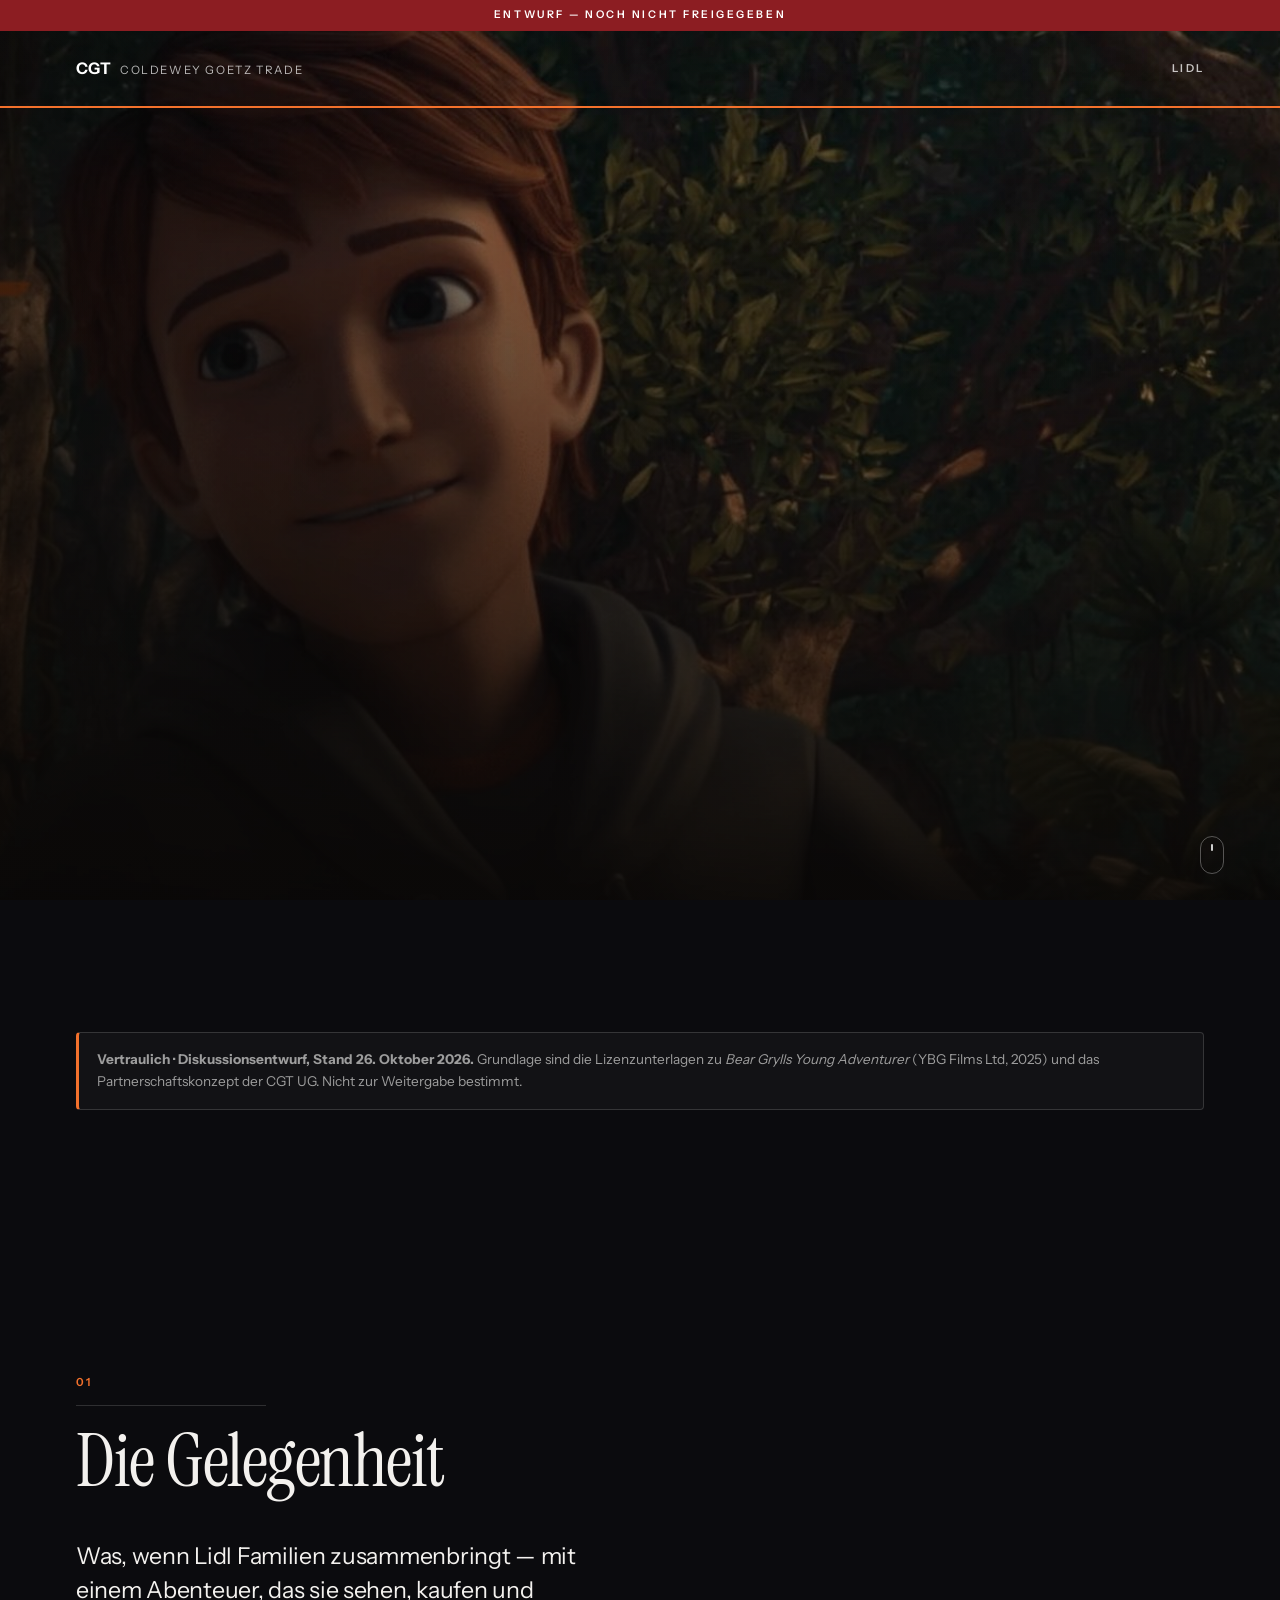
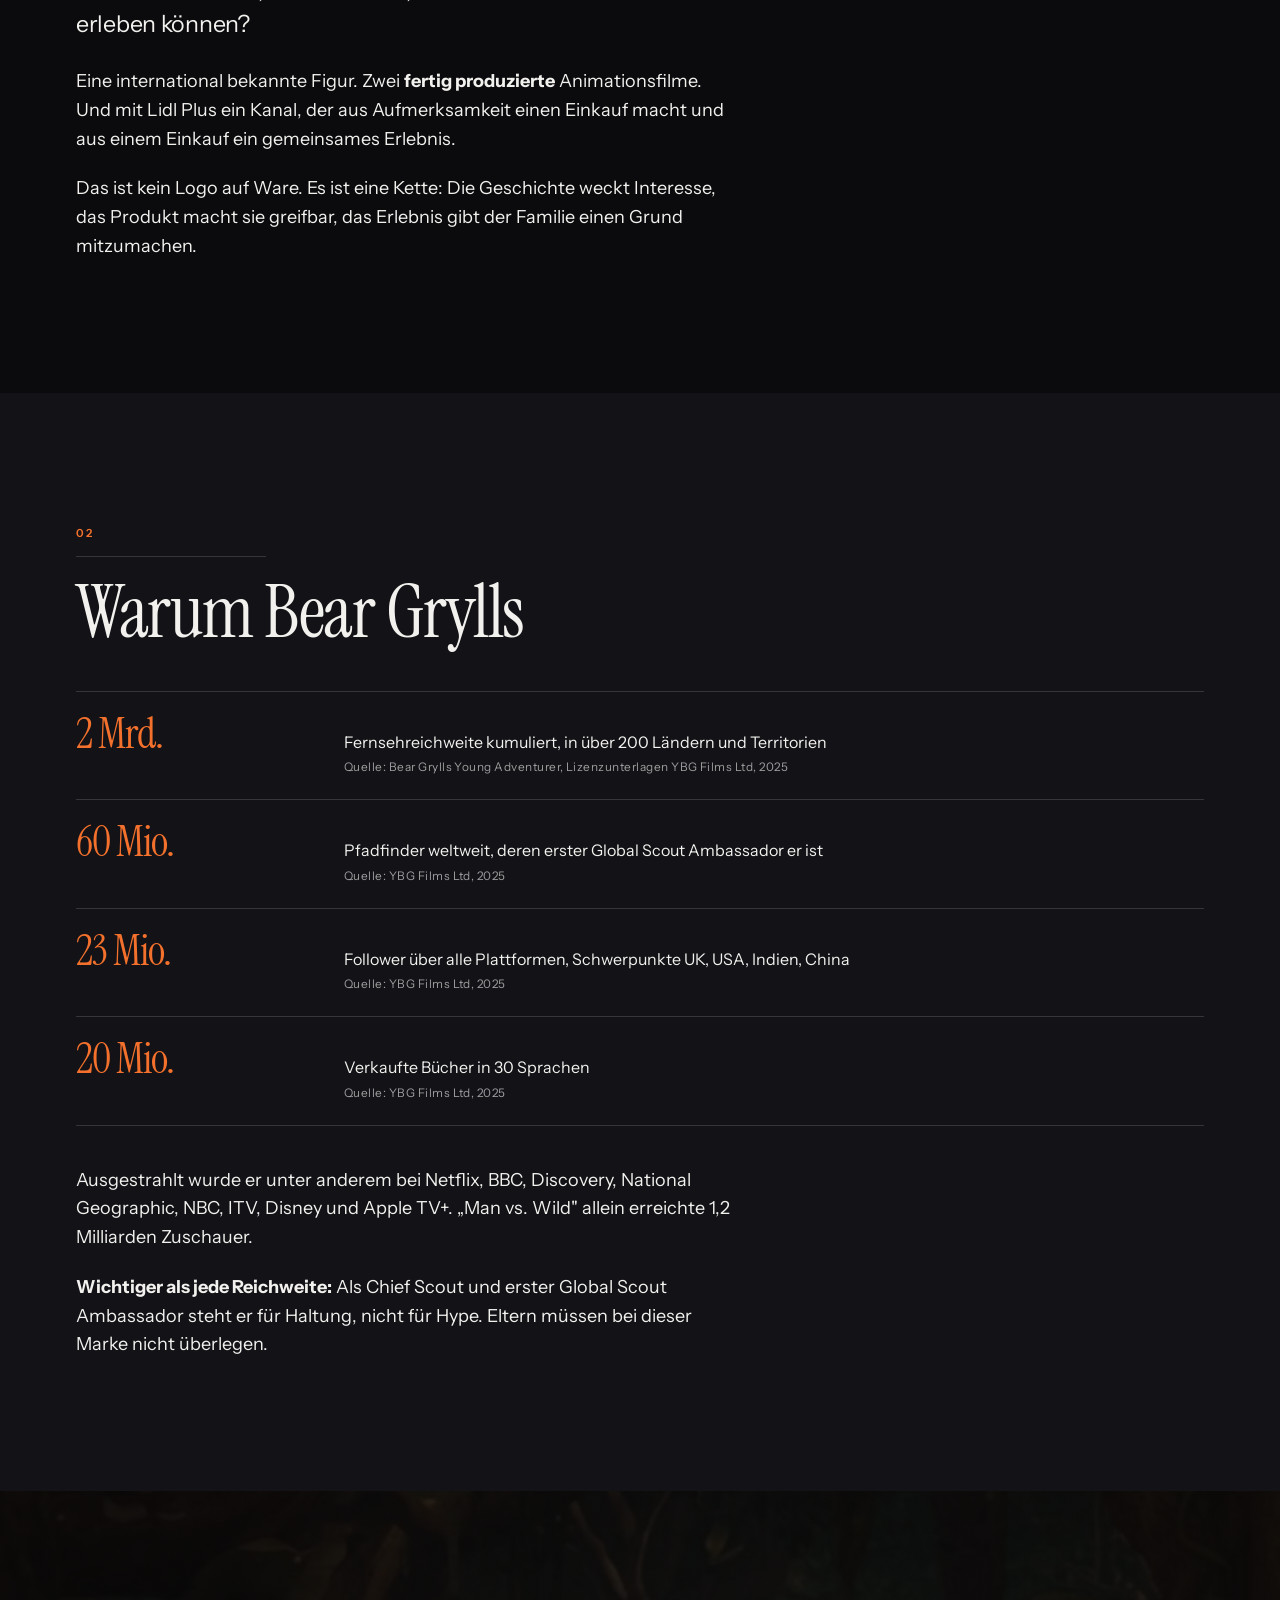
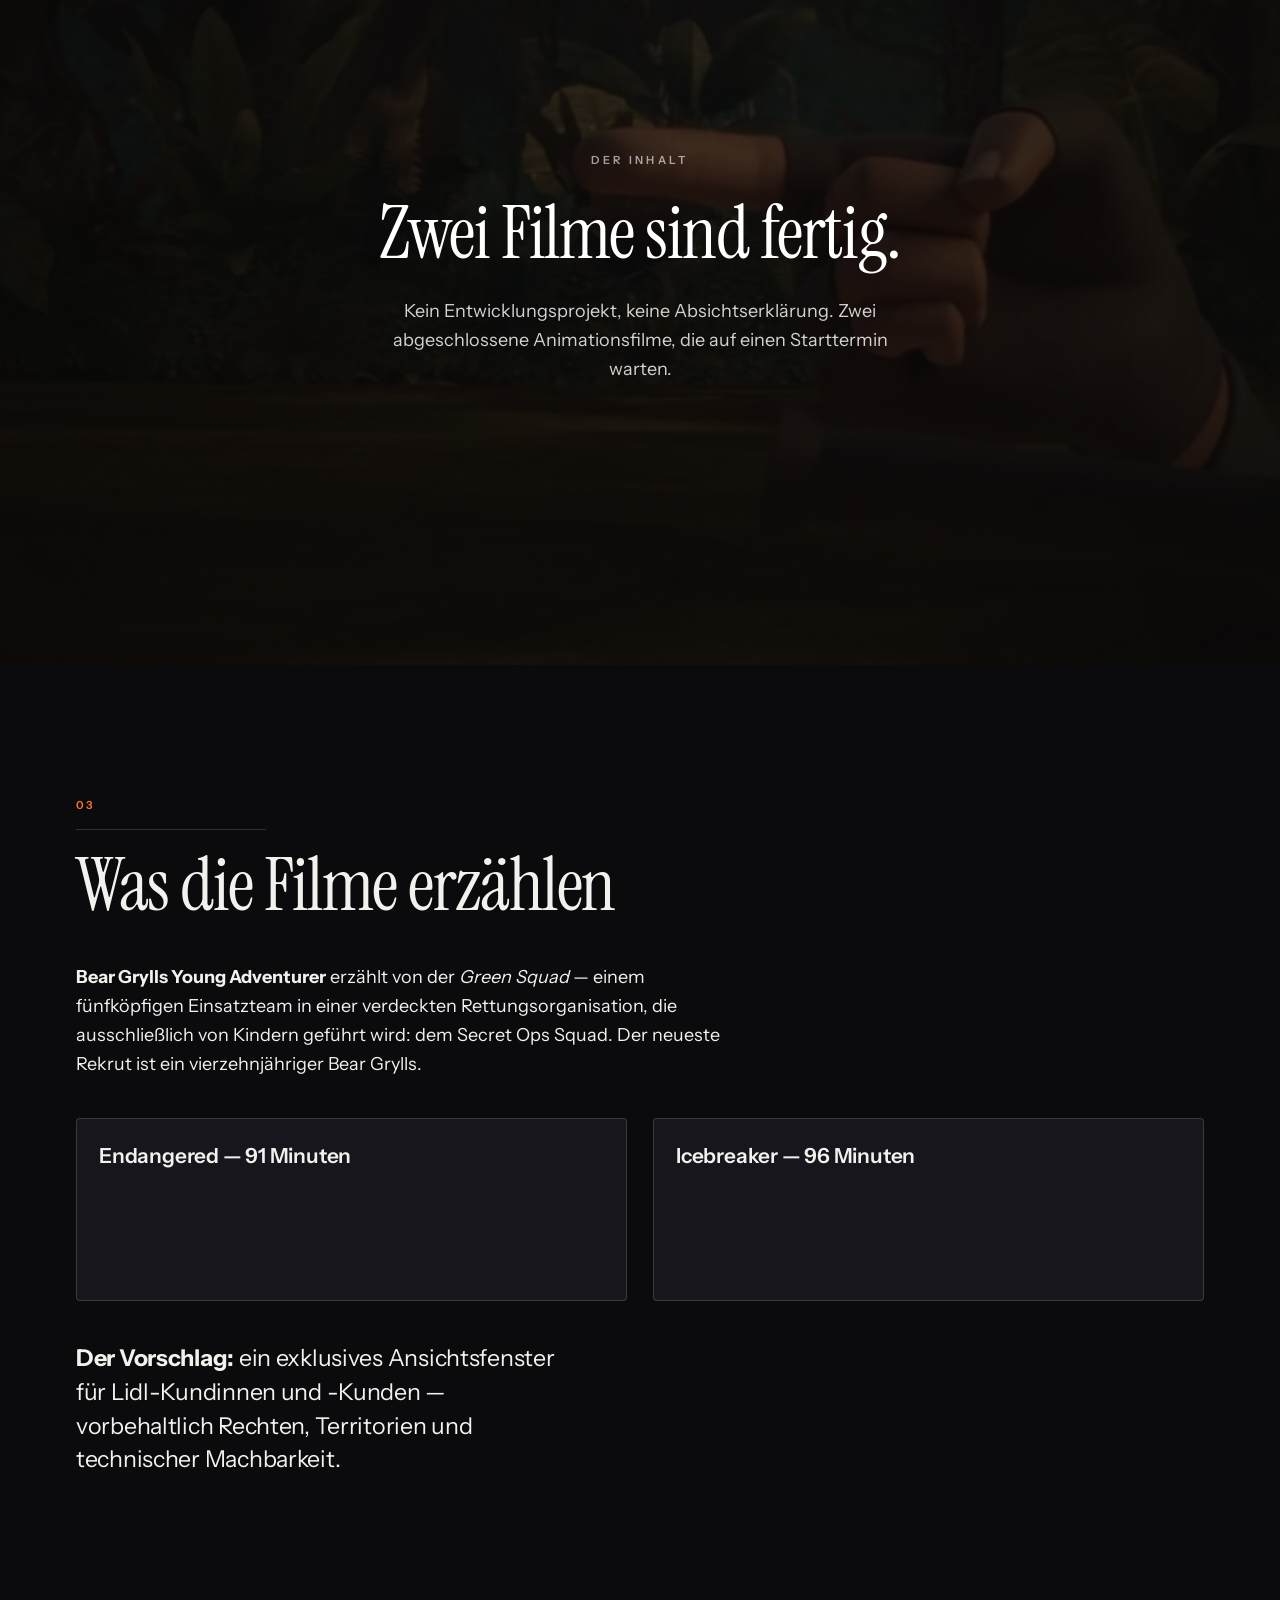
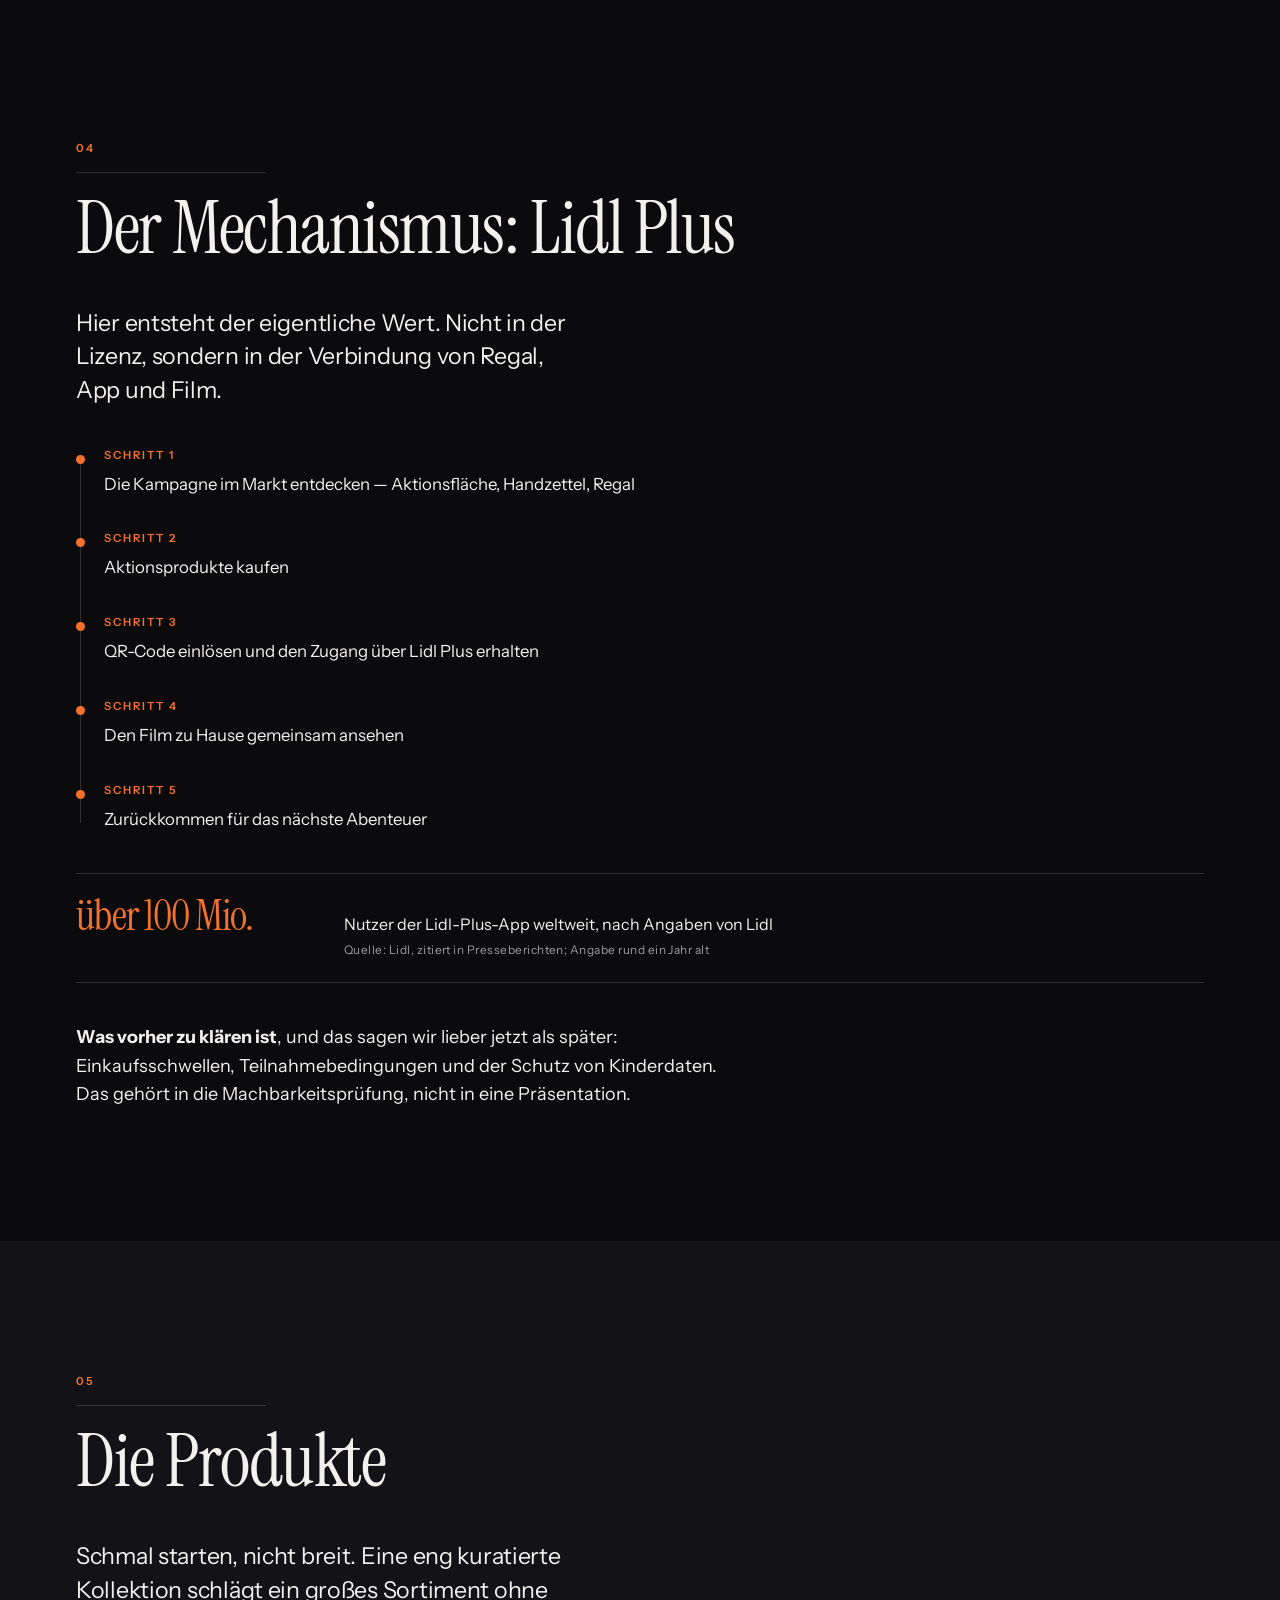
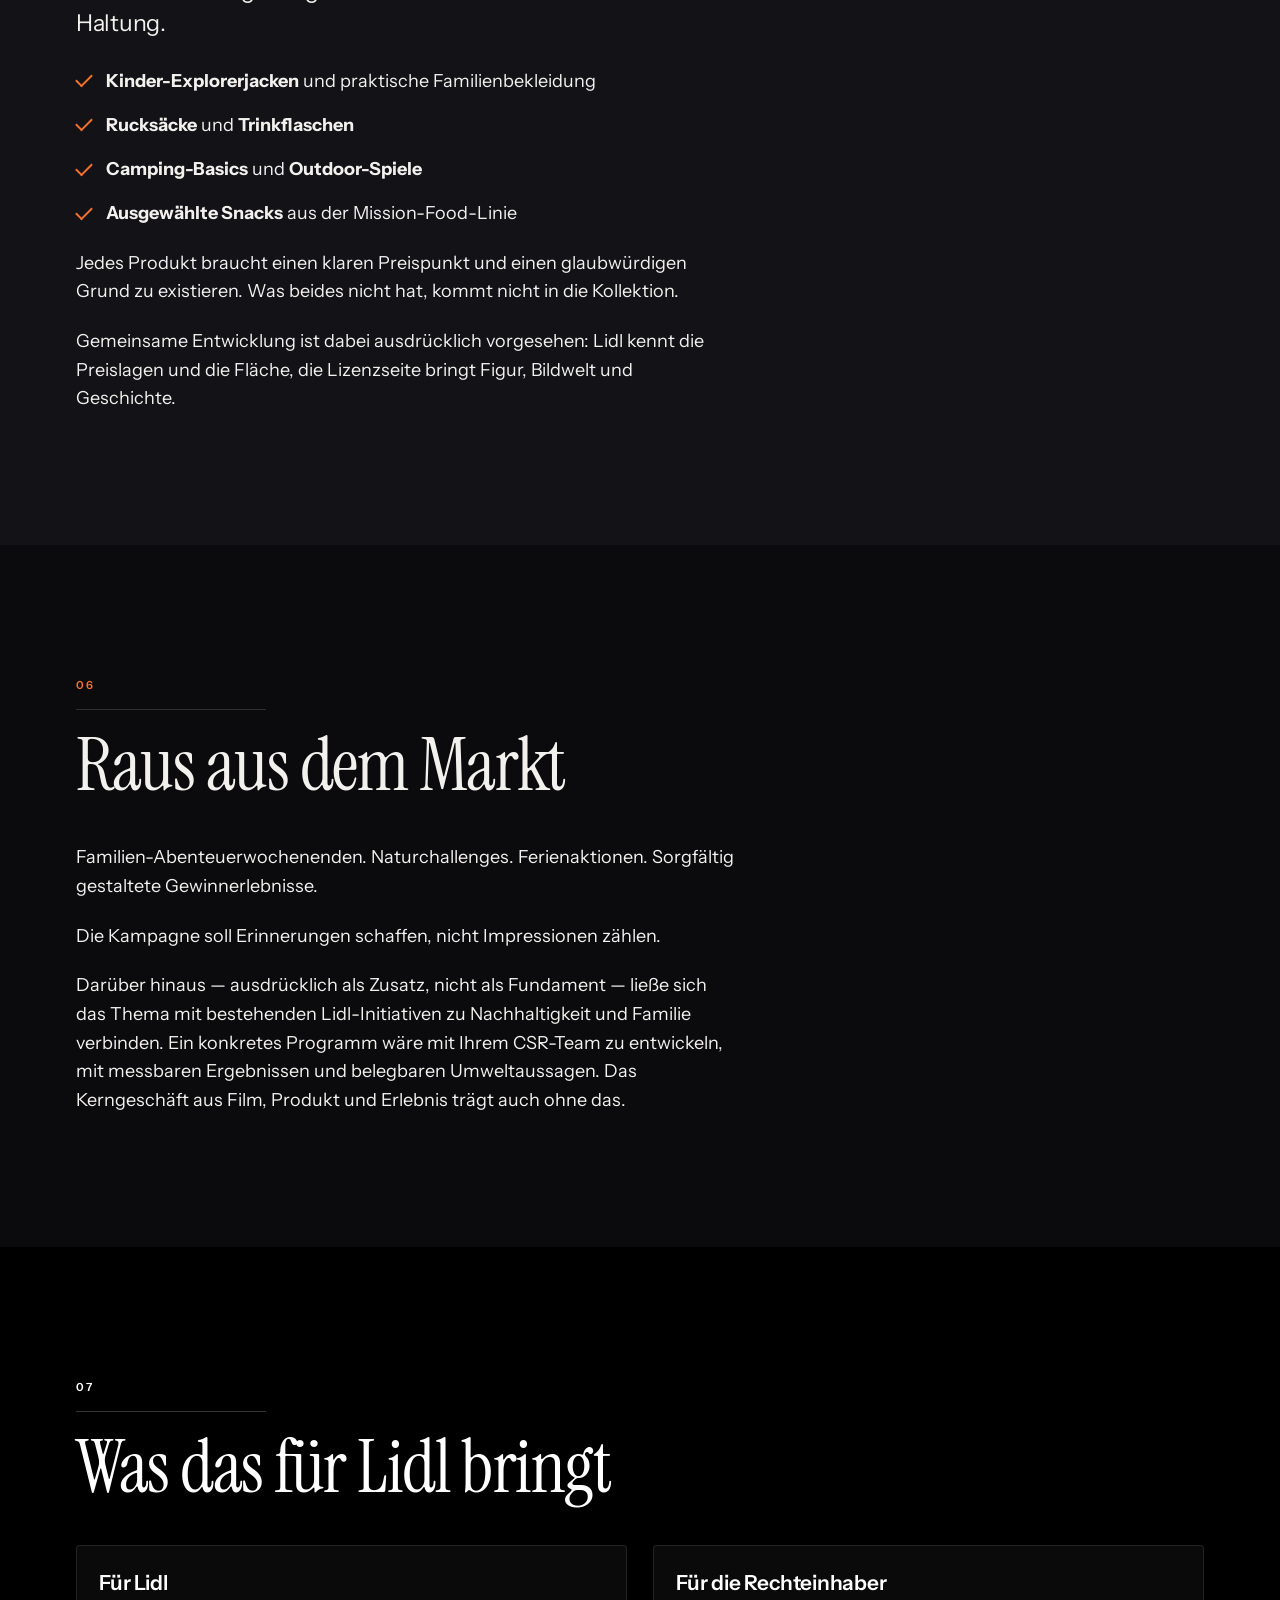
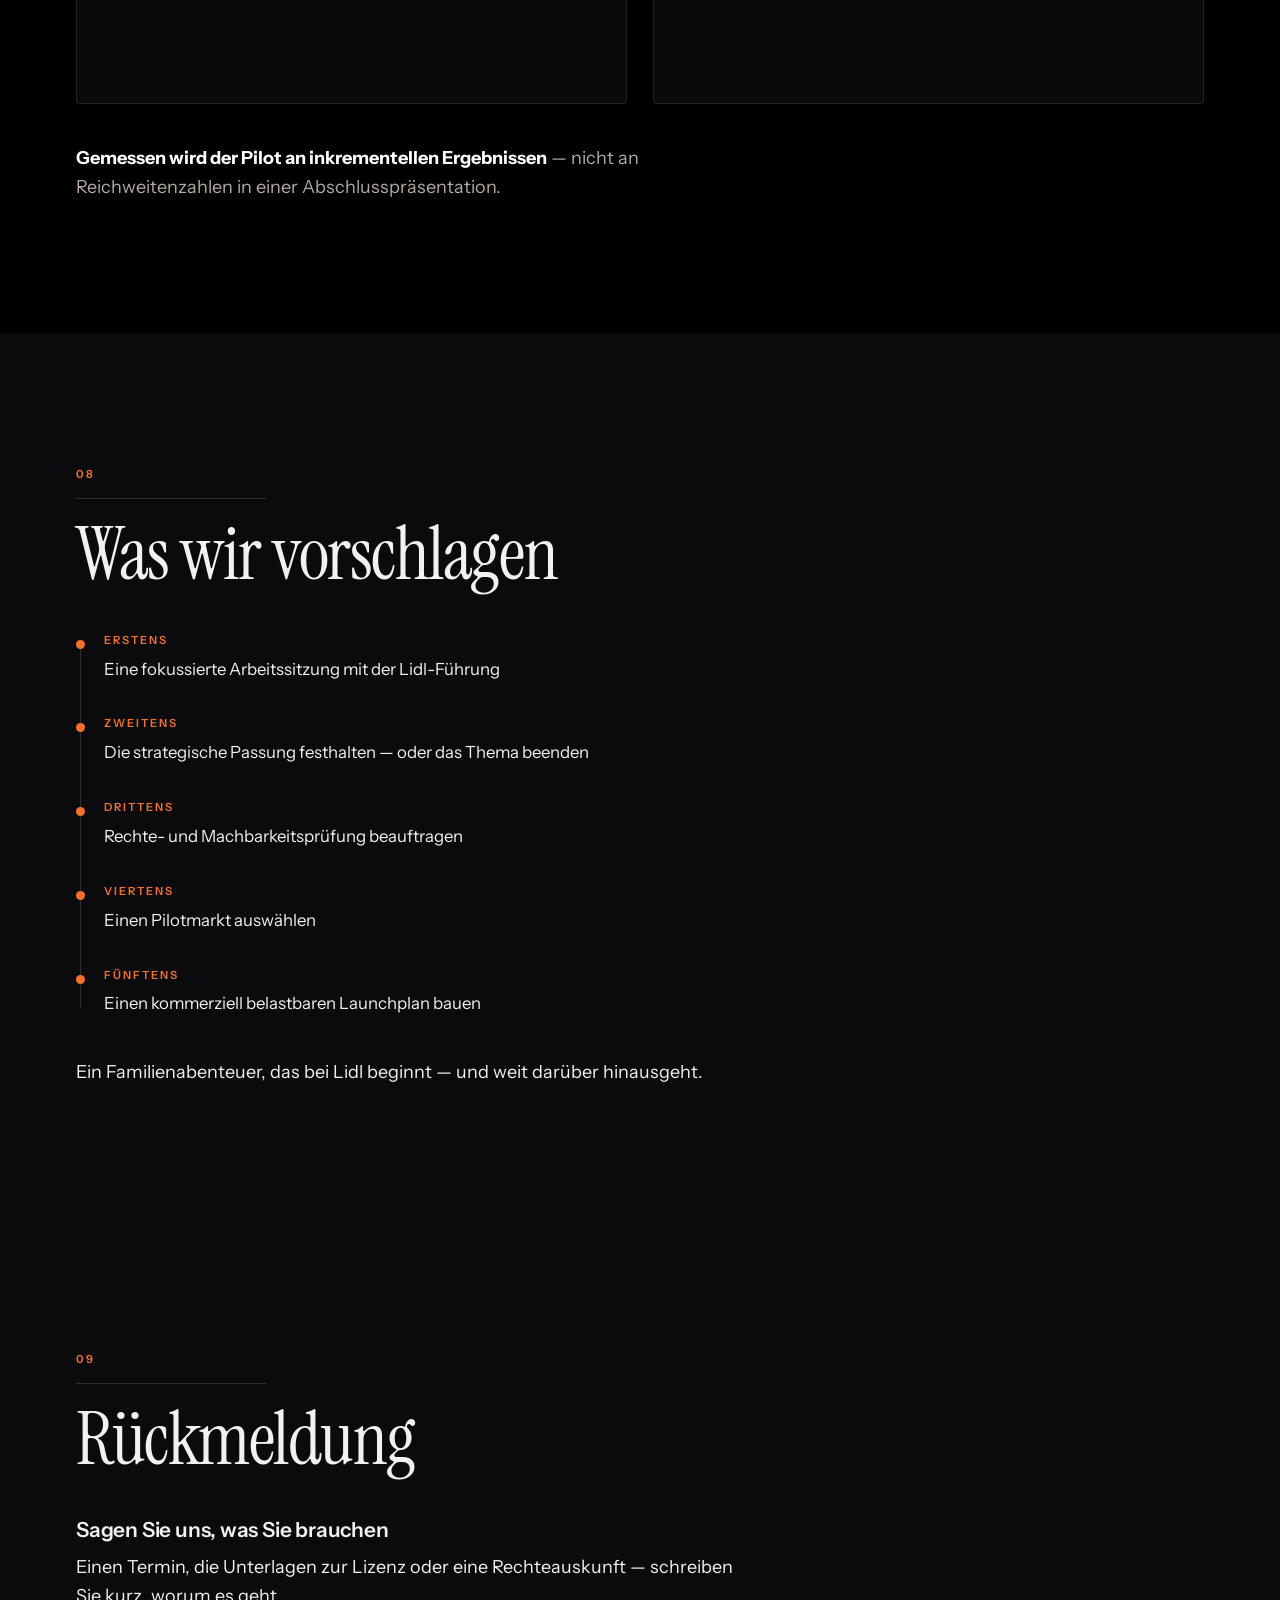
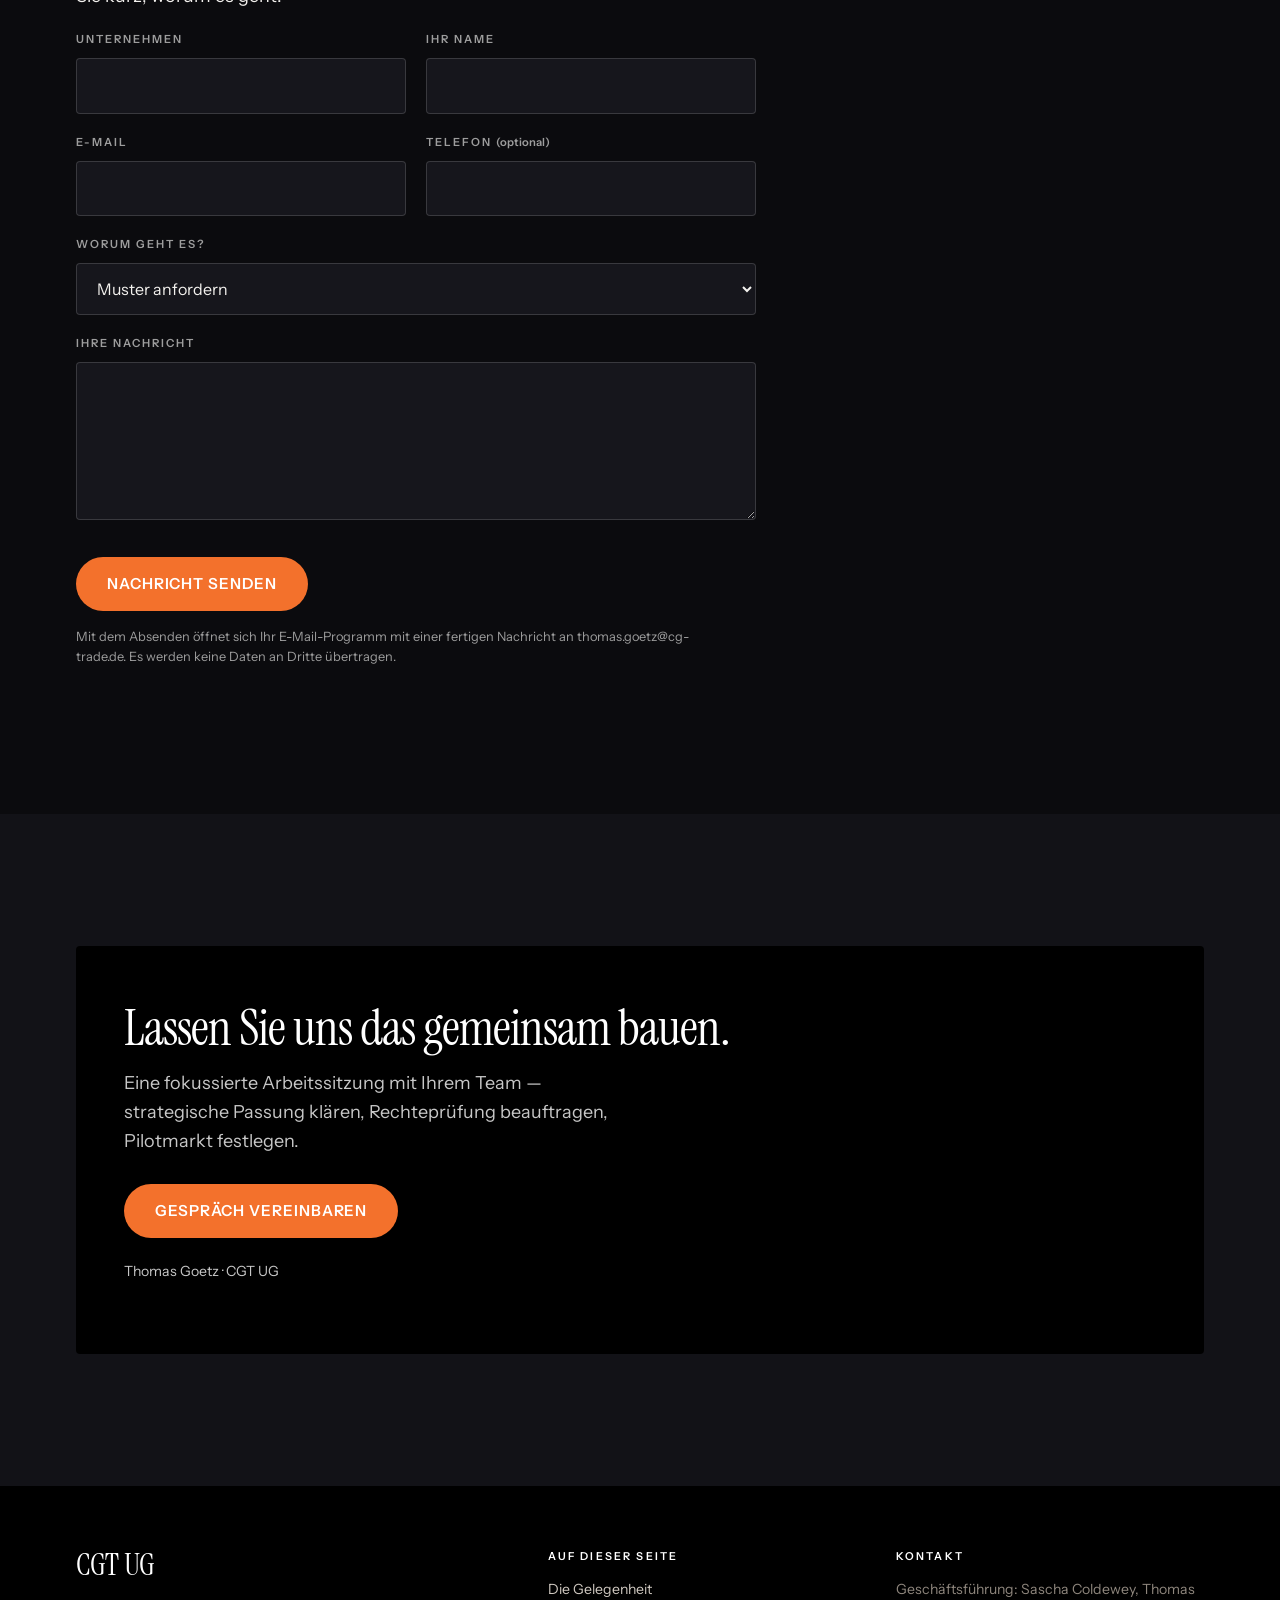
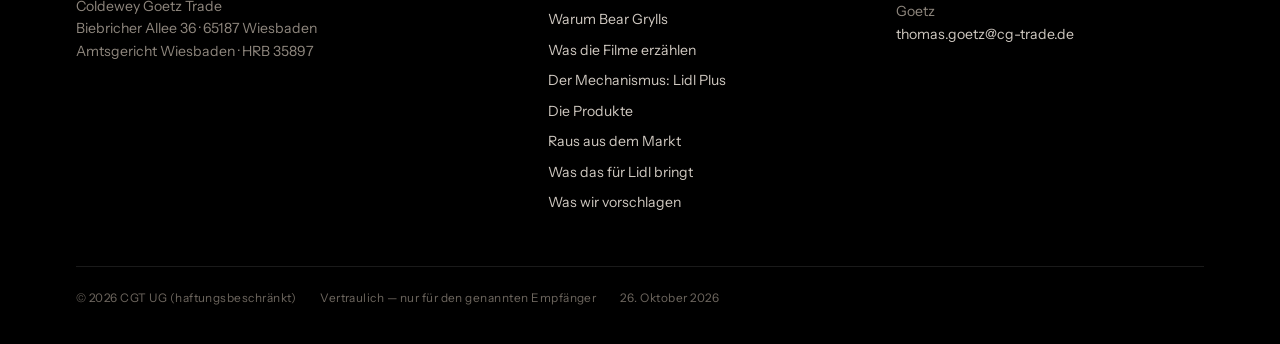
==== pitch/site/lidl-bear-grylls-4m3qnb/index.html @ a2b08334 "Lidl x Bear Grylls: Pitch-Seite und dunkles Schema Sascha will Bear Grylls Young Adventurer direkt d" ====
<!doctype html>
<html lang="de" class="kein-js">
<head>
<meta charset="utf-8">
<meta name="viewport" content="width=device-width, initial-scale=1, viewport-fit=cover">
<title>Lidl × Bear Grylls</title>
<meta name="description" content="Zwei fertige Animationsfilme, eine weltbekannte Figur — und Lidl Plus als Schlüssel. Ein Abenteuer, das Familien sehen, kaufen und erleben.">

<!-- Pitch-Seiten gehoeren nicht in Suchmaschinen. -->
<meta name="robots" content="noindex, nofollow">

<!-- Vorschau, wenn der Link per Mail oder Messenger geteilt wird -->
<meta property="og:type" content="website">
<meta property="og:title" content="Lidl × Bear Grylls">
<meta property="og:description" content="Zwei fertige Animationsfilme, eine weltbekannte Figur — und Lidl Plus als Schlüssel. Ein Abenteuer, das Familien sehen, kaufen und erleben.">
<meta name="theme-color" content="#0d1117">

<link rel="icon" href="data:image/svg+xml,<svg xmlns='http://www.w3.org/2000/svg' viewBox='0 0 32 32'><rect width='32' height='32' rx='7' fill='%230e6e5c'/><text x='16' y='22' font-family='Arial,sans-serif' font-size='14' font-weight='bold' fill='white' text-anchor='middle'>C</text></svg>">
<link rel="stylesheet" href="assets/schriften.css">
<link rel="stylesheet" href="assets/stil.css">
<style>:root{--akzent:#F3712C;--akzent-dunkel:#F3712C;}</style>
</head>
<body class="schema-dunkel">

<a href="#inhalt" class="knopf" style="position:absolute;left:-9999px;top:0"
   onfocus="this.style.left='8px';this.style.top='8px';this.style.zIndex='99'"
   onblur="this.style.left='-9999px'">Zum Inhalt springen</a>

<!-- ===== Kopfzeile: auf allen Projektseiten gleich ===== -->
<header class="kopf">
  <div class="entwurfsbalken">Entwurf — noch nicht freigegeben</div>
  <div class="bahn kopf__bahn">
    <a class="kopf__logo" href="#">CGT <span>Coldewey Goetz Trade</span></a>
    <div class="kopf__kunde">LIDL</div>
  </div>
  <div class="fortschritt"></div>
</header>

<header class="hero"><div class="hero__bild" data-parallax="0.22" style="background-image:url('bilder/keyart-hero.jpg');background-position:22% center"></div><div class="hero__schleier"></div><div class="bahn"><img class="hero__logo" src="bilder/bgya-logo-weiss.png" alt="Bear Grylls Young Adventurer" data-auftritt><div class="hero__schild" data-auftritt>Pitch für LIDL</div><h1 data-auftritt style="--verzug:80ms">Eine neue Welt des Familienabenteuers</h1><p class="hero__claim" data-auftritt style="--verzug:200ms">Zwei fertige Animationsfilme, eine weltbekannte Figur — und Lidl Plus als Schlüssel. Ein Abenteuer, das Familien sehen, kaufen und erleben.</p><div class="hero__fuss" data-auftritt style="--verzug:320ms"><span>Kanal: Strategische Partnerschaft · Konzeptentwurf</span><span>Stand: 26. Oktober 2026</span><span>Thomas Goetz, CGT UG</span></div></div><div class="hero__runter" aria-hidden="true"></div></header>

<main id="inhalt">
<section class="abschnitt"><div class="bahn">
<p class="vertraulich" data-auftritt><strong>Vertraulich · Diskussionsentwurf, Stand 26. Oktober 2026.</strong> Grundlage sind die Lizenzunterlagen zu <em>Bear Grylls Young Adventurer</em> (YBG Films Ltd, 2025) und das Partnerschaftskonzept der CGT UG. Nicht zur Weitergabe bestimmt.</p>
</div></section>
<section class="abschnitt" id="die-gelegenheit"><div class="bahn"><header class="abschnitt__kopf" data-auftritt><span class="marke">01</span><h2>Die Gelegenheit</h2></header>
<p class="fuehrung" data-auftritt>Was, wenn Lidl Familien zusammenbringt — mit einem Abenteuer, das sie sehen, kaufen und erleben können?</p>
<p data-auftritt>Eine international bekannte Figur. Zwei <strong>fertig produzierte</strong> Animationsfilme. Und mit Lidl Plus ein Kanal, der aus Aufmerksamkeit einen Einkauf macht und aus einem Einkauf ein gemeinsames Erlebnis.</p>
<p data-auftritt>Das ist kein Logo auf Ware. Es ist eine Kette: Die Geschichte weckt Interesse, das Produkt macht sie greifbar, das Erlebnis gibt der Familie einen Grund mitzumachen.</p>
</div></section>
<section class="abschnitt abschnitt--hell" id="warum-bear-grylls"><div class="bahn"><header class="abschnitt__kopf" data-auftritt><span class="marke">02</span><h2>Warum Bear Grylls</h2></header>
<div class="belege"><div class="beleg" data-auftritt style="--verzug:0ms"><div class="beleg__wert">2 Mrd.</div><div class="beleg__text"><span class="beleg__was">Fernsehreichweite kumuliert, in über 200 Ländern und Territorien</span><span class="beleg__quelle">Bear Grylls Young Adventurer, Lizenzunterlagen YBG Films Ltd, 2025</span></div></div><div class="beleg" data-auftritt style="--verzug:70ms"><div class="beleg__wert">60 Mio.</div><div class="beleg__text"><span class="beleg__was">Pfadfinder weltweit, deren erster Global Scout Ambassador er ist</span><span class="beleg__quelle">YBG Films Ltd, 2025</span></div></div><div class="beleg" data-auftritt style="--verzug:140ms"><div class="beleg__wert">23 Mio.</div><div class="beleg__text"><span class="beleg__was">Follower über alle Plattformen, Schwerpunkte UK, USA, Indien, China</span><span class="beleg__quelle">YBG Films Ltd, 2025</span></div></div><div class="beleg" data-auftritt style="--verzug:210ms"><div class="beleg__wert">20 Mio.</div><div class="beleg__text"><span class="beleg__was">Verkaufte Bücher in 30 Sprachen</span><span class="beleg__quelle">YBG Films Ltd, 2025</span></div></div></div>
<p data-auftritt>Ausgestrahlt wurde er unter anderem bei Netflix, BBC, Discovery, National Geographic, NBC, ITV, Disney und Apple TV+. „Man vs. Wild&quot; allein erreichte 1,2 Milliarden Zuschauer.</p>
<p data-auftritt><strong>Wichtiger als jede Reichweite:</strong> Als Chief Scout und erster Global Scout Ambassador steht er für Haltung, nicht für Hype. Eltern müssen bei dieser Marke nicht überlegen.</p>
</div></section>
<section class="kapitel"><div class="kapitel__bild" style="background-image:url('bilder/keyart-band.jpg')"></div><div class="kapitel__schleier"></div><div class="bahn"><div data-auftritt><span class="kapitel__nummer">Der Inhalt</span><h2 data-auftritt>Zwei Filme sind fertig.</h2>
<p data-auftritt>Kein Entwicklungsprojekt, keine Absichtserklärung. Zwei abgeschlossene Animationsfilme, die auf einen Starttermin warten.</p></div></div></section>
<section class="abschnitt" id="was-die-filme-erz-hlen"><div class="bahn"><header class="abschnitt__kopf" data-auftritt><span class="marke">03</span><h2>Was die Filme erzählen</h2></header>
<p data-auftritt><strong>Bear Grylls Young Adventurer</strong> erzählt von der <em>Green Squad</em> — einem fünfköpfigen Einsatzteam in einer verdeckten Rettungsorganisation, die ausschließlich von Kindern geführt wird: dem Secret Ops Squad. Der neueste Rekrut ist ein vierzehnjähriger Bear Grylls.</p>
<div class="karten karten--zwei"><div data-auftritt style="--verzug:0ms"><article class="karte"><div class="karte__text"><h3>Endangered — 91 Minuten</h3><p data-auftritt>Schauplatz: die Dschungel von Borneo und Sumatra. Bear tauscht das Klassenzimmer gegen den Regenwald und steht an vorderster Front gegen Abholzung und Artensterben. Nashörner, Raubtiere und ein paar zu freundliche Orang-Utans.</p></div></article></div><div data-auftritt style="--verzug:90ms"><article class="karte"><div class="karte__text"><h3>Icebreaker — 96 Minuten</h3><p data-auftritt>Schauplatz: Sibirien und der Polarkreis. Ein abgestürztes Frachtflugzeug, Menschenleben in Gefahr, Whiteout-Stürme und Wölfe. Diesmal muss die Green Squad vor allem sich selbst retten.</p></div></article></div></div>
<p class="fuehrung" data-auftritt><strong>Der Vorschlag:</strong> ein exklusives Ansichtsfenster für Lidl-Kundinnen und -Kunden — vorbehaltlich Rechten, Territorien und technischer Machbarkeit.</p>
</div></section>
<section class="abschnitt" id="der-mechanismus-lidl-plus"><div class="bahn"><header class="abschnitt__kopf" data-auftritt><span class="marke">04</span><h2>Der Mechanismus: Lidl Plus</h2></header>
<p class="fuehrung" data-auftritt>Hier entsteht der eigentliche Wert. Nicht in der Lizenz, sondern in der Verbindung von Regal, App und Film.</p>
<div class="zeitplan"><div class="schritt" data-auftritt="seite" style="--verzug:0ms"><span class="schritt__zeit">Schritt 1</span><span class="schritt__was">Die Kampagne im Markt entdecken — Aktionsfläche, Handzettel, Regal</span></div><div class="schritt" data-auftritt="seite" style="--verzug:110ms"><span class="schritt__zeit">Schritt 2</span><span class="schritt__was">Aktionsprodukte kaufen</span></div><div class="schritt" data-auftritt="seite" style="--verzug:220ms"><span class="schritt__zeit">Schritt 3</span><span class="schritt__was">QR-Code einlösen und den Zugang über Lidl Plus erhalten</span></div><div class="schritt" data-auftritt="seite" style="--verzug:330ms"><span class="schritt__zeit">Schritt 4</span><span class="schritt__was">Den Film zu Hause gemeinsam ansehen</span></div><div class="schritt" data-auftritt="seite" style="--verzug:440ms"><span class="schritt__zeit">Schritt 5</span><span class="schritt__was">Zurückkommen für das nächste Abenteuer</span></div></div>
<div class="belege"><div class="beleg" data-auftritt style="--verzug:0ms"><div class="beleg__wert">über 100 Mio.</div><div class="beleg__text"><span class="beleg__was">Nutzer der Lidl-Plus-App weltweit, nach Angaben von Lidl</span><span class="beleg__quelle">Lidl, zitiert in Presseberichten; Angabe rund ein Jahr alt</span></div></div></div>
<p data-auftritt><strong>Was vorher zu klären ist</strong>, und das sagen wir lieber jetzt als später: Einkaufsschwellen, Teilnahmebedingungen und der Schutz von Kinderdaten. Das gehört in die Machbarkeitsprüfung, nicht in eine Präsentation.</p>
</div></section>
<section class="abschnitt abschnitt--hell" id="die-produkte"><div class="bahn"><header class="abschnitt__kopf" data-auftritt><span class="marke">05</span><h2>Die Produkte</h2></header>
<p class="fuehrung" data-auftritt>Schmal starten, nicht breit. Eine eng kuratierte Kollektion schlägt ein großes Sortiment ohne Haltung.</p>
<ul class="haken" data-auftritt><li><strong>Kinder-Explorerjacken</strong> und praktische Familienbekleidung</li><li><strong>Rucksäcke</strong> und <strong>Trinkflaschen</strong></li><li><strong>Camping-Basics</strong> und <strong>Outdoor-Spiele</strong></li><li><strong>Ausgewählte Snacks</strong> aus der Mission-Food-Linie</li></ul>
<p data-auftritt>Jedes Produkt braucht einen klaren Preispunkt und einen glaubwürdigen Grund zu existieren. Was beides nicht hat, kommt nicht in die Kollektion.</p>
<p data-auftritt>Gemeinsame Entwicklung ist dabei ausdrücklich vorgesehen: Lidl kennt die Preislagen und die Fläche, die Lizenzseite bringt Figur, Bildwelt und Geschichte.</p>
</div></section>
<section class="abschnitt" id="raus-aus-dem-markt"><div class="bahn"><header class="abschnitt__kopf" data-auftritt><span class="marke">06</span><h2>Raus aus dem Markt</h2></header>
<p data-auftritt>Familien-Abenteuerwochenenden. Naturchallenges. Ferienaktionen. Sorgfältig gestaltete Gewinnerlebnisse.</p>
<p data-auftritt>Die Kampagne soll Erinnerungen schaffen, nicht Impressionen zählen.</p>
<p data-auftritt>Darüber hinaus — ausdrücklich als Zusatz, nicht als Fundament — ließe sich das Thema mit bestehenden Lidl-Initiativen zu Nachhaltigkeit und Familie verbinden. Ein konkretes Programm wäre mit Ihrem CSR-Team zu entwickeln, mit messbaren Ergebnissen und belegbaren Umweltaussagen. Das Kerngeschäft aus Film, Produkt und Erlebnis trägt auch ohne das.</p>
</div></section>
<section class="abschnitt abschnitt--dunkel" id="was-das-f-r-lidl-bringt"><div class="bahn"><header class="abschnitt__kopf" data-auftritt><span class="marke">07</span><h2>Was das für Lidl bringt</h2></header>
<div class="karten karten--zwei"><div data-auftritt style="--verzug:0ms"><article class="karte"><div class="karte__text"><h3>Für Lidl</h3><p data-auftritt>Kategorieumsatz und Frequenz. Kundenbindung über Lidl Plus. Eine unverwechselbare Markenerzählung in den Schlüsselmärkten — etwas, das kein Wettbewerber einfach nachkaufen kann.</p></div></article></div><div data-auftritt style="--verzug:90ms"><article class="karte"><div class="karte__text"><h3>Für die Rechteinhaber</h3><p data-auftritt>Lizenzwert, Filmreichweite und die Perspektive auf ein dauerhaftes Franchise statt einer einmaligen Aktion.</p></div></article></div></div>
<p data-auftritt><strong>Gemessen wird der Pilot an inkrementellen Ergebnissen</strong> — nicht an Reichweitenzahlen in einer Abschlusspräsentation.</p>
</div></section>
<section class="abschnitt" id="was-wir-vorschlagen"><div class="bahn"><header class="abschnitt__kopf" data-auftritt><span class="marke">08</span><h2>Was wir vorschlagen</h2></header>
<div class="zeitplan"><div class="schritt" data-auftritt="seite" style="--verzug:0ms"><span class="schritt__zeit">Erstens</span><span class="schritt__was">Eine fokussierte Arbeitssitzung mit der Lidl-Führung</span></div><div class="schritt" data-auftritt="seite" style="--verzug:110ms"><span class="schritt__zeit">Zweitens</span><span class="schritt__was">Die strategische Passung festhalten — oder das Thema beenden</span></div><div class="schritt" data-auftritt="seite" style="--verzug:220ms"><span class="schritt__zeit">Drittens</span><span class="schritt__was">Rechte- und Machbarkeitsprüfung beauftragen</span></div><div class="schritt" data-auftritt="seite" style="--verzug:330ms"><span class="schritt__zeit">Viertens</span><span class="schritt__was">Einen Pilotmarkt auswählen</span></div><div class="schritt" data-auftritt="seite" style="--verzug:440ms"><span class="schritt__zeit">Fünftens</span><span class="schritt__was">Einen kommerziell belastbaren Launchplan bauen</span></div></div>
<p data-auftritt>Ein Familienabenteuer, das bei Lidl beginnt — und weit darüber hinausgeht.</p>
</div></section>
<section class="abschnitt" id="r-ckmeldung"><div class="bahn"><header class="abschnitt__kopf" data-auftritt><span class="marke">09</span><h2>Rückmeldung</h2></header>
<form class="formular" data-auftritt data-mailto="thomas.goetz@cg-trade.de" data-betreff="Eine neue Welt des Familienabenteuers — Anfrage" action="mailto:thomas.goetz@cg-trade.de" method="post" enctype="text/plain"><h3>Sagen Sie uns, was Sie brauchen</h3><p data-auftritt>Einen Termin, die Unterlagen zur Lizenz oder eine Rechteauskunft — schreiben Sie kurz, worum es geht.</p><div class="feld feld--doppelt"><div><label for="f-firma">Unternehmen</label><input id="f-firma" name="Unternehmen" type="text" autocomplete="organization" required></div><div><label for="f-name">Ihr Name</label><input id="f-name" name="Name" type="text" autocomplete="name" required></div></div><div class="feld feld--doppelt"><div><label for="f-mail">E-Mail</label><input id="f-mail" name="E-Mail" type="email" autocomplete="email" required></div><div><label for="f-tel">Telefon <span style="text-transform:none;letter-spacing:0">(optional)</span></label><input id="f-tel" name="Telefon" type="tel" autocomplete="tel"></div></div><div class="feld"><label for="f-anliegen">Worum geht es?</label><select id="f-anliegen" name="Anliegen"><option>Muster anfordern</option><option>Kalkulation und Konditionen</option><option>Termin vereinbaren</option><option>Allgemeine Frage</option></select></div><div class="feld"><label for="f-text">Ihre Nachricht</label><textarea id="f-text" name="Nachricht" rows="5"></textarea></div><div class="knopfreihe"><button class="knopf knopf--voll" type="submit">Nachricht senden</button></div><p class="formular__hinweis">Mit dem Absenden öffnet sich Ihr E-Mail-Programm mit einer fertigen Nachricht an thomas.goetz@cg-trade.de. Es werden keine Daten an Dritte übertragen.</p></form>
</div></section>

<section class="abschnitt abschnitt--hell" id="kontakt"><div class="bahn"><div class="kontakt" data-auftritt><h3>Lassen Sie uns das gemeinsam bauen.</h3><p>Eine fokussierte Arbeitssitzung mit Ihrem Team — strategische Passung klären, Rechteprüfung beauftragen, Pilotmarkt festlegen.</p><div class="knopfreihe"><a class="knopf knopf--voll" href="mailto:thomas.goetz@cg-trade.de?subject=Eine%20neue%20Welt%20des%20Familienabenteuers%20%E2%80%94%20R%C3%BCckfrage">Gespräch vereinbaren</a></div><p style="margin-top:22px;font-size:.88rem">Thomas Goetz &middot; CGT UG</p></div></div></section>
</main>

<!-- ===== Fusszeile: auf allen Projektseiten gleich ===== -->
<footer class="fuss">
  <div class="bahn">
    <div class="fuss__zeile">
      <div class="fuss__spalte"><span class="fuss__marke">CGT UG</span>Coldewey Goetz Trade<br>Biebricher Allee 36 · 65187 Wiesbaden<br>Amtsgericht Wiesbaden · HRB 35897</div>
      <div class="fuss__spalte"><h4>Auf dieser Seite</h4><ul><li><a href="#die-gelegenheit">Die Gelegenheit</a></li><li><a href="#warum-bear-grylls">Warum Bear Grylls</a></li><li><a href="#was-die-filme-erz-hlen">Was die Filme erzählen</a></li><li><a href="#der-mechanismus-lidl-plus">Der Mechanismus: Lidl Plus</a></li><li><a href="#die-produkte">Die Produkte</a></li><li><a href="#raus-aus-dem-markt">Raus aus dem Markt</a></li><li><a href="#was-das-f-r-lidl-bringt">Was das für Lidl bringt</a></li><li><a href="#was-wir-vorschlagen">Was wir vorschlagen</a></li></ul></div>
      <div class="fuss__spalte"><h4>Kontakt</h4>Geschäftsführung: Sascha Coldewey, Thomas Goetz<br><a href="mailto:thomas.goetz@cg-trade.de">thomas.goetz@cg-trade.de</a></div>
    </div>
    <div class="fuss__recht">
      <span>&copy; 2026 CGT UG (haftungsbeschränkt)</span>
      <span>Vertraulich — nur für den genannten Empfänger</span>
      <span>26. Oktober 2026</span>
    </div>
  </div>
</footer>

<script src="assets/bewegung.js" defer></script>
</body>
</html>
---- pitch/site/lidl-bear-grylls-4m3qnb/assets/schriften.css ----
/* Schriften lokal eingebettet - keine Verbindung zu fremden Servern.
   Instrument Serif, Instrument Sans, Pinyon Script (SIL Open Font License). */
@font-face{font-family:'Instrument Serif';font-style:italic;font-weight:400;font-display:swap;src:url([data-uri]) format('woff2');}
@font-face{font-family:'Instrument Serif';font-style:normal;font-weight:400;font-display:swap;src:url([data-uri]) format('woff2');}
@font-face{font-family:'Instrument Sans';font-style:normal;font-weight:400 700;font-display:swap;src:url([data-uri]) format('woff2');}
@font-face{font-family:'Pinyon Script';font-style:normal;font-weight:400;font-display:swap;src:url([data-uri]) format('woff2');}
---- pitch/site/lidl-bear-grylls-4m3qnb/assets/stil.css ----
/* ==========================================================================
   CGT Pitch — gemeinsames Stylesheet
   Gilt für ALLE Projektseiten. Hier wird das Aussehen geändert, nie in der
   einzelnen Projektseite. Mobile first: Basis = Handy, danach Breakpoints.
   Schriften liegen eingebettet in schriften.css — kein fremder Server.
   ========================================================================== */

:root {
  /* Farben — pro Projekt überschreibbar über "akzent:" in inhalt.md */
  --akzent:        #0d4a3d;
  --akzent-dunkel: #093528;
  --akzent-hell:   #e6efec;

  --tinte:   #14110f;          /* warmes Schwarz, kein Reinschwarz */
  --gedimmt: #6b655f;
  --linie:   #e2dcd3;
  --papier:  #fbf9f6;          /* Bone statt Weiß — ruhiger, teurer */
  --rein:    #ffffff;
  --sanft:   #f2ede6;
  --nacht:   #100e0d;

  --display: "Instrument Serif", Georgia, "Times New Roman", serif;
  --schrift: "Instrument Sans", -apple-system, BlinkMacSystemFont, "Segoe UI",
             Roboto, Arial, sans-serif;
  --script:  "Pinyon Script", "Snell Roundhand", cursive;

  --rand: 22px;
  --max:  1240px;
  --max-text: 660px;

  --radius: 4px;               /* fast eckig — Mode, nicht Software */
  --schatten: 0 1px 2px rgba(20,17,15,.04), 0 10px 40px rgba(20,17,15,.07);
  --schatten-hoch: 0 2px 6px rgba(20,17,15,.06), 0 28px 70px rgba(20,17,15,.16);

  --weich: cubic-bezier(.2,.7,.3,1);
}

*, *::before, *::after { box-sizing: border-box; }

html { scroll-behavior: smooth; -webkit-text-size-adjust: 100%; }

body {
  margin: 0;
  font-family: var(--schrift);
  font-size: 17px;
  line-height: 1.6;
  color: var(--tinte);
  background: var(--papier);
  overflow-x: hidden;
  -webkit-font-smoothing: antialiased;
  font-feature-settings: "kern" 1;
}

img { max-width: 100%; height: auto; display: block; }
a { color: inherit; text-decoration: none; }

/* --------------------------------------------------------------------------
   Raster
   -------------------------------------------------------------------------- */

.bahn {
  width: 100%;
  max-width: var(--max);
  margin-inline: auto;
  padding-inline: var(--rand);
}

.abschnitt { padding-block: 72px; position: relative; }
.abschnitt > .bahn > *:first-child { margin-top: 0; }
.abschnitt > .bahn > *:last-child  { margin-bottom: 0; }

.abschnitt--hell   { background: var(--sanft); }
.abschnitt--akzent { background: var(--akzent-hell); }

.abschnitt--dunkel { background: var(--nacht); color: #e8e3dc; }
.abschnitt--dunkel h2, .abschnitt--dunkel h3, .abschnitt--dunkel h4 { color: #fff; }
.abschnitt--dunkel p, .abschnitt--dunkel .fuehrung { color: #b2aaa1; }
.abschnitt--dunkel strong { color: #fff; }
.abschnitt--dunkel .karte { background: rgba(255,255,255,.04); border-color: rgba(255,255,255,.1); }
.abschnitt--dunkel ul.haken li::before { border-color: var(--akzent-hell); }

/* --------------------------------------------------------------------------
   Typografie — Serif für Überschriften, Sans für alles Gelesene
   -------------------------------------------------------------------------- */

h1, h2 {
  font-family: var(--display);
  font-weight: 400;
  line-height: 1.02;
  letter-spacing: -0.02em;
  margin: 0 0 .4em;
  text-wrap: balance;
}

h1 { font-size: clamp(3rem, 13vw, 7.5rem); }
h2 { font-size: clamp(2.3rem, 8.5vw, 4.6rem); }

h3, h4 {
  font-family: var(--schrift);
  font-weight: 600;
  line-height: 1.22;
  letter-spacing: -0.01em;
  margin: 0 0 .5em;
}
h3 { font-size: clamp(1.1rem, 3.4vw, 1.3rem); }
h4 { font-size: 1rem; }

p { margin: 0 0 1.15em; max-width: var(--max-text); }

.script {
  font-family: var(--script);
  font-weight: 400;
  letter-spacing: 0;
  text-transform: none;
}

.abschnitt__kopf { margin-bottom: 40px; }

/* Kleine Marke über der Überschrift */
.marke {
  display: block;
  font-size: .7rem;
  font-weight: 600;
  letter-spacing: .22em;
  text-transform: uppercase;
  color: var(--akzent);
  margin-bottom: 18px;
  padding-bottom: 14px;
  border-bottom: 1px solid var(--linie);
  max-width: 190px;
}
.abschnitt--dunkel .marke { color: #fff; border-bottom-color: rgba(255,255,255,.2); }

.fuehrung {
  font-size: clamp(1.15rem, 3.8vw, 1.45rem);
  line-height: 1.45;
  color: var(--tinte);
  max-width: 34ch;
  letter-spacing: -0.012em;
}
.abschnitt--dunkel .fuehrung { color: #f0ece6; }

ul, ol { margin: 0 0 1.15em; padding-left: 1.15em; max-width: var(--max-text); }
li { margin-bottom: .5em; }

ul.haken { list-style: none; padding-left: 0; }
ul.haken li { position: relative; padding-left: 30px; margin-bottom: .85em; }
ul.haken li::before {
  content: "";
  position: absolute; left: 0; top: .42em;
  width: 16px; height: 9px;
  border-left: 2px solid var(--akzent);
  border-bottom: 2px solid var(--akzent);
  transform: rotate(-45deg);
}

blockquote {
  margin: 30px 0;
  padding-left: 22px;
  border-left: 2px solid var(--akzent);
  font-size: 1.1rem;
}

hr { border: 0; border-top: 1px solid var(--linie); margin: 48px 0; }

/* --------------------------------------------------------------------------
   Dunkles Schema
   Wird pro Projekt mit "schema: dunkel" in der inhalt.md eingeschaltet.
   Geaendert werden nur die Farbmarken -- alle Bausteine rechnen damit und
   sehen automatisch richtig aus. Die paar Stellen, die hell voraussetzen,
   stehen darunter.
   -------------------------------------------------------------------------- */

body.schema-dunkel {
  --tinte:   #f3f1ee;
  --gedimmt: #9d9d9d;
  --linie:   rgba(255,255,255,.15);
  --papier:  #0b0b0e;
  --rein:    #16161c;
  --sanft:   #121217;
  --nacht:   #000000;
}

body.schema-dunkel .kopf.ist-geklebt { background: rgba(11,11,14,.92); }
body.schema-dunkel .prospekt__kopf { background: #000; }
body.schema-dunkel .zettel { background: #fff; color: #111; }
body.schema-dunkel .zettel h3 { color: #111; }
body.schema-dunkel .slider__knopf:hover { background: #fff; color: #000; border-color: #fff; }
body.schema-dunkel .abschnitt .knopf--rand { color: var(--tinte); }
body.schema-dunkel .abschnitt .knopf--rand:hover { border-color: var(--akzent); }
body.schema-dunkel .karte__bild { background: #000; }
body.schema-dunkel .vertraulich { background: rgba(255,255,255,.03); }
body.schema-dunkel .aufklapp summary { color: var(--tinte); }
body.schema-dunkel::selection, body.schema-dunkel *::selection {
  background: var(--akzent); color: #fff;
}

/* --------------------------------------------------------------------------
   Kopfzeile
   -------------------------------------------------------------------------- */

.kopf {
  position: fixed; inset: 0 0 auto 0; z-index: 50;
  border-bottom: 1px solid transparent;
  transition: background .4s var(--weich), border-color .4s var(--weich);
}
.kopf.ist-geklebt {
  background: rgba(251,249,246,.9);
  backdrop-filter: saturate(150%) blur(14px);
  -webkit-backdrop-filter: saturate(150%) blur(14px);
  border-bottom-color: var(--linie);
}

.kopf__bahn {
  display: flex; align-items: center; justify-content: space-between;
  gap: 16px; height: 62px;
}

.kopf__logo {
  font-weight: 700; font-size: 1rem; letter-spacing: .02em;
  color: #fff; display: flex; align-items: baseline; gap: 9px;
  transition: color .4s var(--weich);
}
.kopf__logo span {
  font-weight: 400; font-size: .72rem; letter-spacing: .14em;
  text-transform: uppercase; opacity: .7; display: none;
}
.kopf.ist-geklebt .kopf__logo { color: var(--tinte); }

.kopf__kunde {
  display: none;
  font-size: .68rem; font-weight: 600; letter-spacing: .2em;
  text-transform: uppercase; color: rgba(255,255,255,.75);
  transition: color .4s var(--weich);
  white-space: nowrap; overflow: hidden; text-overflow: ellipsis;
}
.kopf.ist-geklebt .kopf__kunde { color: var(--gedimmt); }

.fortschritt {
  position: absolute; left: 0; bottom: -1px;
  height: 2px; width: 0%;
  background: var(--akzent);
  transition: width .1s linear;
}

/* --------------------------------------------------------------------------
   Hero
   -------------------------------------------------------------------------- */

.hero {
  position: relative;
  min-height: 100svh; min-height: 100vh;
  display: flex; align-items: flex-end;
  padding-block: 110px 48px;
  overflow: hidden;
  overflow: clip;
  background: var(--nacht);
  color: #fff;
  isolation: isolate;
}

.hero__bild {
  position: absolute; inset: -10% 0; z-index: -2;
  background-size: cover; background-position: center;
  will-change: transform;
}

.hero__schleier {
  position: absolute; inset: 0; z-index: -1;
  background:
    linear-gradient(to top, rgba(10,8,7,.95) 0%, rgba(10,8,7,.55) 48%, rgba(10,8,7,.18) 100%),
    linear-gradient(to right, rgba(10,8,7,.6) 0%, rgba(10,8,7,.08) 60%, rgba(10,8,7,0) 100%);
}

.hero__logo { height: 46px; width: auto; margin-bottom: 30px; }

.hero h1 { color: #fff; margin-bottom: .25em; }

.hero__claim {
  font-family: var(--schrift);
  font-size: clamp(1.05rem, 4.2vw, 1.35rem);
  line-height: 1.45;
  color: rgba(255,255,255,.85);
  max-width: 38ch;
  margin-bottom: 0;
}

.hero__schild {
  display: inline-block;
  font-size: .68rem; font-weight: 600;
  letter-spacing: .22em; text-transform: uppercase;
  color: rgba(255,255,255,.8);
  padding-bottom: 12px;
  margin-bottom: 22px;
  border-bottom: 1px solid rgba(255,255,255,.3);
}

.hero__fuss {
  display: flex; flex-direction: column; gap: 6px;
  font-size: .8rem; letter-spacing: .04em;
  color: rgba(255,255,255,.6);
  border-top: 1px solid rgba(255,255,255,.15);
  padding-top: 20px; margin-top: 34px;
}

.hero__runter {
  position: absolute; right: var(--rand); bottom: 26px;
  width: 24px; height: 38px;
  border: 1px solid rgba(255,255,255,.3);
  border-radius: 13px;
  display: none;
}
.hero__runter::after {
  content: "";
  position: absolute; left: 50%; top: 7px;
  width: 2px; height: 7px; border-radius: 2px;
  background: rgba(255,255,255,.8);
  transform: translateX(-50%);
  animation: rollen 2s ease-in-out infinite;
}
@keyframes rollen {
  0%, 100% { opacity: 0; transform: translate(-50%, 0); }
  35%      { opacity: 1; }
  70%      { opacity: 0; transform: translate(-50%, 13px); }
}

/* --------------------------------------------------------------------------
   Kapitel — bildfüllende Trennseite, gibt der Seite Rhythmus
   -------------------------------------------------------------------------- */

.kapitel {
  position: relative;
  min-height: 86svh; min-height: 86vh;
  display: flex; align-items: center;
  overflow: hidden;
  overflow: clip;
  background: var(--nacht);
  color: #fff;
  isolation: isolate;
  text-align: center;
}
.kapitel__bild {
  position: absolute; inset: -10% 0; z-index: -2;
  background-size: cover; background-position: center;
  will-change: transform;
}
.kapitel__schleier {
  position: absolute; inset: 0; z-index: -1;
  background:
    radial-gradient(ellipse at center, rgba(10,8,7,.52) 0%, rgba(10,8,7,.82) 100%),
    linear-gradient(to bottom, rgba(10,8,7,.42), rgba(10,8,7,.62));
}
.kapitel__nummer {
  font-size: .7rem; font-weight: 600; letter-spacing: .3em;
  text-transform: uppercase; color: rgba(255,255,255,.6);
  display: block; margin-bottom: 26px;
}
.kapitel__script {
  font-family: var(--script);
  font-size: clamp(2.6rem, 11vw, 5.5rem);
  line-height: 1;
  color: #fff;
  display: block;
  margin-bottom: .1em;
}
.kapitel h2 { color: #fff; margin: 0 auto .35em; max-width: 16ch; }
.kapitel p { color: rgba(255,255,255,.82); margin-inline: auto; max-width: 46ch; }

/* --------------------------------------------------------------------------
   Kennzahlen
   -------------------------------------------------------------------------- */

.kennzahlen {
  display: grid; grid-template-columns: repeat(2, 1fr);
  border-top: 1px solid var(--linie);
  margin: 40px 0;
}
.abschnitt--dunkel .kennzahlen { border-top-color: rgba(255,255,255,.18); }

.kennzahl {
  padding: 26px 16px 26px 0;
  border-bottom: 1px solid var(--linie);
}
.kennzahl:nth-child(odd) { padding-right: 20px; }
.abschnitt--dunkel .kennzahl { border-bottom-color: rgba(255,255,255,.18); }

.kennzahl__wert {
  display: block;
  font-family: var(--display); font-weight: 400;
  font-size: clamp(2.6rem, 11vw, 4.2rem);
  line-height: .95; letter-spacing: -0.03em;
  color: var(--akzent);
  font-variant-numeric: tabular-nums lining-nums;
  margin-bottom: 12px;
}
.abschnitt--dunkel .kennzahl__wert { color: #fff; }

.kennzahl__text {
  display: block;
  font-size: .82rem; line-height: 1.4;
  letter-spacing: .02em; color: var(--gedimmt);
}
.abschnitt--dunkel .kennzahl__text { color: #9b938a; }

/* --------------------------------------------------------------------------
   Karten + Slider
   -------------------------------------------------------------------------- */

.karten { display: grid; grid-template-columns: 1fr; gap: 20px; margin: 40px 0; }
.karten > * { height: 100%; }

.karte {
  background: var(--rein);
  border: 1px solid var(--linie);
  border-radius: var(--radius);
  overflow: hidden;
  display: flex; flex-direction: column; height: 100%;
  transition: transform .5s var(--weich), box-shadow .5s var(--weich);
}
.karte:hover { transform: translateY(-5px); box-shadow: var(--schatten-hoch); }
.karten > * > .karte { height: 100%; }

.karte__bild { aspect-ratio: 4 / 3; background: var(--sanft); overflow: hidden; }
.karte__bild img {
  width: 100%; height: 100%; object-fit: cover;
  transition: transform .8s var(--weich);
}
.karte:hover .karte__bild img { transform: scale(1.04); }

.karte__text { padding: 24px 22px 26px; flex: 1; }
.karte__text h3 { margin-bottom: .5em; }
.karte__text p { font-size: .93rem; color: var(--gedimmt); margin-bottom: .6em; }
.karte__text > *:last-child { margin-bottom: 0; }

.karte__nummer {
  display: block;
  font-size: .68rem; font-weight: 600; letter-spacing: .2em;
  color: var(--akzent); margin-bottom: 12px;
}

.slider { margin: 40px 0; position: relative; }
.slider__spur {
  display: grid; grid-auto-flow: column; grid-auto-columns: 76%;
  gap: 16px; overflow-x: auto;
  scroll-snap-type: x mandatory;
  scroll-padding-inline: var(--rand);
  padding-inline: var(--rand);
  margin-inline: calc(var(--rand) * -1);
  padding-bottom: 14px;
  scrollbar-width: none; -webkit-overflow-scrolling: touch;
}
.slider__spur::-webkit-scrollbar { display: none; }
.slider__spur > * { scroll-snap-align: start; }

.slider__steuer { display: none; gap: 10px; margin-top: 18px; }
.slider__knopf {
  width: 46px; height: 46px; border-radius: 50%;
  border: 1px solid var(--linie); background: transparent;
  color: var(--tinte); cursor: pointer; font-size: 1rem;
  transition: background .25s var(--weich), border-color .25s var(--weich), opacity .25s;
}
.slider__knopf:hover { background: var(--tinte); border-color: var(--tinte); color: #fff; }
.slider__knopf[disabled] { opacity: .3; cursor: default; }
.slider__knopf[disabled]:hover { background: transparent; color: var(--tinte); border-color: var(--linie); }

.slider__hinweis { font-size: .78rem; letter-spacing: .05em; color: var(--gedimmt); margin-top: 12px; }

/* --------------------------------------------------------------------------
   Bildwand — Bild bleibt stehen, Text läuft daran vorbei
   -------------------------------------------------------------------------- */

.bildwand { margin: 48px 0; }
.bildwand__bild { margin-bottom: 28px; border-radius: var(--radius); overflow: hidden; }
.bildwand__bild img { width: 100%; aspect-ratio: 4/5; object-fit: cover; }
.bildwand__schritte > * + * { margin-top: 44px; }
.bildwand__schritt > h3 { font-size: 1.15rem; }
.bildwand__schritt p { color: var(--gedimmt); }
.bildwand__zahl {
  display: block; font-family: var(--display);
  font-size: 2rem; line-height: 1; color: var(--akzent);
  margin-bottom: 10px;
}

/* --------------------------------------------------------------------------
   Fakten, Tabellen, Zeitplan, Zitat, Galerie
   -------------------------------------------------------------------------- */

.fakten { margin: 40px 0; border-top: 1px solid var(--linie); }
.fakt {
  display: grid; grid-template-columns: 1fr; gap: 4px;
  padding: 18px 0; border-bottom: 1px solid var(--linie);
}
.fakt__name {
  font-size: .7rem; font-weight: 600; letter-spacing: .18em;
  text-transform: uppercase; color: var(--gedimmt);
}
.fakt__wert { font-size: 1.05rem; }

.tabellenrahmen {
  overflow-x: auto; margin: 36px 0;
  border-top: 1px solid var(--tinte);
  -webkit-overflow-scrolling: touch;
}
table { border-collapse: collapse; width: 100%; font-size: .92rem; min-width: 520px; }
th, td { padding: 15px 18px 15px 0; text-align: left; border-bottom: 1px solid var(--linie); }
th {
  font-size: .68rem; font-weight: 600; letter-spacing: .18em;
  text-transform: uppercase; color: var(--gedimmt); white-space: nowrap;
  padding-top: 18px; padding-bottom: 18px;
}

.zeitplan { margin: 40px 0; padding-left: 28px; position: relative; }
.zeitplan::before {
  content: ""; position: absolute; left: 4px; top: 10px; bottom: 10px;
  width: 1px; background: var(--linie);
}
.schritt { position: relative; padding-bottom: 32px; }
.schritt:last-child { padding-bottom: 0; }
.schritt::before {
  content: ""; position: absolute; left: -28px; top: 8px;
  width: 9px; height: 9px; border-radius: 50%;
  background: var(--akzent);
}
.schritt__zeit {
  display: block; font-size: .7rem; font-weight: 600;
  letter-spacing: .18em; text-transform: uppercase;
  color: var(--akzent); margin-bottom: 5px;
}
.schritt__was { font-size: 1.05rem; }

.band {
  position: relative; min-height: 70svh; min-height: 70vh;
  display: flex; align-items: center; padding-block: 80px;
  overflow: hidden;
  overflow: clip; color: #fff; background: var(--nacht); isolation: isolate;
}
.band__bild {
  position: absolute; inset: -12% 0; z-index: -2;
  background-size: cover; background-position: center; will-change: transform;
}
.band__schleier {
  position: absolute; inset: 0; z-index: -1;
  background: linear-gradient(100deg, rgba(10,8,7,.9) 0%, rgba(10,8,7,.62) 42%, rgba(10,8,7,.12) 100%);
}
.band h2 { color: #fff; max-width: 15ch; margin-bottom: .35em; }
.band p { color: rgba(255,255,255,.85); max-width: 44ch; }
.band > .bahn > *:first-child { margin-top: 0; }
.band > .bahn > *:last-child  { margin-bottom: 0; }

.zitat { margin: 56px 0; max-width: 820px; }
.zitat__text {
  font-family: var(--display); font-weight: 400;
  font-size: clamp(1.7rem, 6.5vw, 2.9rem);
  line-height: 1.12; letter-spacing: -0.02em;
  margin-bottom: 20px; text-wrap: balance;
}
.zitat__quelle {
  font-size: .72rem; font-weight: 600; letter-spacing: .2em;
  text-transform: uppercase; color: var(--gedimmt);
}

.galerie { display: grid; grid-template-columns: repeat(2, 1fr); gap: 10px; margin: 40px 0; }
.galerie figure { margin: 0; overflow: hidden; background: var(--sanft); border-radius: var(--radius); }
.galerie img { width: 100%; aspect-ratio: 1/1; object-fit: cover; transition: transform .8s var(--weich); }
.galerie figure:hover img { transform: scale(1.05); }
.galerie figcaption { font-size: .74rem; letter-spacing: .04em; color: var(--gedimmt); padding: 9px 2px 0; }

.bild { margin: 40px 0; }
.bild img { border-radius: var(--radius); width: 100%; }
.bild figcaption { font-size: .8rem; color: var(--gedimmt); margin-top: 12px; }

/* --------------------------------------------------------------------------
   Belege — Zahl, Aussage, Quelle. Ohne Quelle gehoert die Zahl nicht auf
   die Seite; der Generator laesst solche Zeilen weg.
   -------------------------------------------------------------------------- */

.belege { margin: 40px 0; border-top: 1px solid var(--linie); }
.beleg {
  display: grid; grid-template-columns: 1fr; gap: 6px;
  padding: 22px 0; border-bottom: 1px solid var(--linie);
}
.beleg__wert {
  font-family: var(--display); font-weight: 400;
  font-size: clamp(1.9rem, 7vw, 2.6rem);
  line-height: 1; letter-spacing: -0.025em;
  color: var(--akzent);
  font-variant-numeric: tabular-nums lining-nums;
}
.beleg__text { display: flex; flex-direction: column; gap: 5px; }
.beleg__was { font-size: 1rem; line-height: 1.35; }
.beleg__quelle {
  font-size: .74rem; letter-spacing: .04em; color: var(--gedimmt);
}
.beleg__quelle::before { content: "Quelle: "; }
.abschnitt--dunkel .belege { border-top-color: rgba(255,255,255,.18); }
.abschnitt--dunkel .beleg { border-bottom-color: rgba(255,255,255,.18); }
.abschnitt--dunkel .beleg__wert { color: #fff; }
.abschnitt--dunkel .beleg__quelle { color: #9b938a; }

/* --------------------------------------------------------------------------
   Prospektsimulation — wie der Artikel im Handzettel aussaehe.
   Bewusst eigene Anmutung: Handelsname als Text, kein Logo, keine
   Nachahmung einer bestimmten Hausfarbe, immer mit Hinweis darunter.
   -------------------------------------------------------------------------- */

.prospekt { margin: 40px 0; --signal: #c0202a; }

.prospekt__kopf {
  display: flex; flex-wrap: wrap; align-items: baseline;
  justify-content: space-between; gap: 8px 20px;
  background: var(--tinte); color: #fff;
  padding: 16px 20px;
  border-radius: var(--radius) var(--radius) 0 0;
}
.prospekt__haendler {
  font-size: 1rem; font-weight: 700; letter-spacing: .2em; text-transform: uppercase;
}
.prospekt__zeile { font-size: .78rem; letter-spacing: .1em; color: rgba(255,255,255,.72); }

.prospekt__blatt {
  display: grid; grid-template-columns: 1fr;
  gap: 1px; background: var(--linie);
  border: 1px solid var(--linie); border-top: 0;
  border-radius: 0 0 var(--radius) var(--radius);
  overflow: hidden;
}

.zettel {
  background: var(--rein);
  padding: 22px 20px 26px;
  display: flex; flex-direction: column;
}
.zettel__bild { margin-bottom: 14px; }
.zettel__bild img {
  width: 100%; aspect-ratio: 4/3; object-fit: contain;
  background: var(--rein);
}
.zettel__text { display: flex; flex-direction: column; align-items: flex-start; gap: 4px; }
.zettel h3 {
  font-family: var(--schrift); font-weight: 700;
  font-size: 1.05rem; letter-spacing: -0.01em; margin: 0;
}
.zettel__zusatz { font-size: .82rem; color: var(--gedimmt); }
.zettel__statt {
  font-size: .85rem; color: var(--gedimmt);
  text-decoration: line-through; text-decoration-thickness: 1px;
}
.zettel__preis {
  display: inline-flex; align-items: flex-start; gap: 2px;
  color: var(--signal); margin-top: 8px;
  font-variant-numeric: lining-nums tabular-nums;
}
.zettel__euro {
  font-family: var(--schrift); font-weight: 700;
  font-size: 3.2rem; line-height: .86; letter-spacing: -0.04em;
}
.zettel__cent {
  font-family: var(--schrift); font-weight: 700;
  font-size: 1.4rem; line-height: 1; letter-spacing: -0.02em;
  padding-top: 2px;
}
.zettel__cent::before { content: ","; }

.prospekt__hinweis {
  font-size: .76rem; line-height: 1.45; color: var(--gedimmt);
  margin: 12px 0 0; max-width: 52ch;
}

/* --------------------------------------------------------------------------
   Aufklapp — Details ohne JavaScript
   -------------------------------------------------------------------------- */

.aufklapp { margin: 40px 0; border-top: 1px solid var(--linie); }
.aufklapp details { border-bottom: 1px solid var(--linie); }
.aufklapp summary {
  list-style: none; cursor: pointer;
  padding: 20px 40px 20px 0; position: relative;
  font-size: 1.05rem; font-weight: 500;
  transition: color .25s var(--weich);
}
.aufklapp summary::-webkit-details-marker { display: none; }
.aufklapp summary:hover { color: var(--akzent); }
.aufklapp summary::after {
  content: ""; position: absolute; right: 6px; top: 50%;
  width: 11px; height: 11px;
  border-right: 1.5px solid currentColor; border-bottom: 1.5px solid currentColor;
  transform: translateY(-70%) rotate(45deg);
  transition: transform .3s var(--weich);
}
.aufklapp details[open] summary::after { transform: translateY(-30%) rotate(-135deg); }
.aufklapp__inhalt { padding: 0 0 22px; }
.aufklapp__inhalt > *:last-child { margin-bottom: 0; }

/* --------------------------------------------------------------------------
   Formular
   -------------------------------------------------------------------------- */

.formular { margin: 40px 0; max-width: 680px; }
.feld { margin-bottom: 20px; }
.feld label {
  display: block;
  font-size: .7rem; font-weight: 600; letter-spacing: .18em;
  text-transform: uppercase; color: var(--gedimmt); margin-bottom: 9px;
}
.feld input, .feld textarea, .feld select {
  width: 100%; font: inherit; font-size: 1rem; color: var(--tinte);
  background: var(--rein);
  border: 1px solid var(--linie); border-radius: var(--radius);
  padding: 14px 16px; min-height: 52px;
  transition: border-color .25s var(--weich), box-shadow .25s var(--weich);
}
.feld textarea { min-height: 130px; resize: vertical; }
.feld input:focus, .feld textarea:focus, .feld select:focus {
  outline: none; border-color: var(--akzent);
  box-shadow: 0 0 0 3px color-mix(in srgb, var(--akzent) 15%, transparent);
}
.feld--doppelt { display: grid; grid-template-columns: 1fr; gap: 20px; }
.formular__hinweis { font-size: .8rem; color: var(--gedimmt); margin-top: 16px; }

.abschnitt--dunkel .feld label { color: #9b938a; }
.abschnitt--dunkel .feld input,
.abschnitt--dunkel .feld textarea,
.abschnitt--dunkel .feld select {
  background: rgba(255,255,255,.05); border-color: rgba(255,255,255,.16); color: #fff;
}

/* --------------------------------------------------------------------------
   Handlungsaufruf und Knöpfe
   -------------------------------------------------------------------------- */

.kontakt {
  background: var(--nacht); color: #fff;
  border-radius: var(--radius);
  padding: 44px 26px;
  margin: 40px 0;
}
.kontakt h3 {
  font-family: var(--display); font-weight: 400;
  font-size: clamp(1.9rem, 7.5vw, 3.1rem);
  line-height: 1.05; letter-spacing: -0.02em;
  color: #fff; margin-bottom: .3em;
}
.kontakt p { color: rgba(255,255,255,.78); max-width: 42ch; }

.knopfreihe { display: flex; flex-wrap: wrap; gap: 12px; margin-top: 28px; }

.knopf {
  display: inline-flex; align-items: center; justify-content: center; gap: 10px;
  min-height: 54px; padding: 0 30px;
  font: inherit; font-size: .95rem; font-weight: 600;
  letter-spacing: .06em; text-transform: uppercase;
  border: 1px solid transparent; border-radius: 100px;
  cursor: pointer;
  transition: transform .25s var(--weich), background .25s var(--weich),
              border-color .25s var(--weich), color .25s var(--weich);
  flex: 1 1 auto;
}
.knopf:hover { transform: translateY(-2px); }
.knopf--voll { background: var(--akzent); color: #fff; }
.knopf--voll:hover { background: var(--akzent-dunkel); }
.knopf--rand { border-color: rgba(255,255,255,.35); color: #fff; }
.knopf--rand:hover { border-color: #fff; background: rgba(255,255,255,.08); }
.abschnitt .knopf--rand { border-color: var(--linie); color: var(--tinte); }
.abschnitt .knopf--rand:hover { border-color: var(--tinte); background: transparent; }

/* --------------------------------------------------------------------------
   Fußzeile
   -------------------------------------------------------------------------- */

.fuss { background: var(--nacht); color: #8e867d; padding-block: 64px 36px; font-size: .88rem; }
.fuss a { color: #cfc8c0; transition: color .25s var(--weich); }
.fuss a:hover { color: #fff; }

.fuss__marke {
  display: block; color: #fff;
  font-family: var(--display); font-weight: 400;
  font-size: 1.9rem; line-height: 1; letter-spacing: -0.01em;
  margin-bottom: 14px;
}

.fuss__zeile { display: grid; grid-template-columns: 1fr; gap: 36px; }

.fuss__spalte h4 {
  color: #fff; font-size: .68rem; font-weight: 600;
  letter-spacing: .2em; text-transform: uppercase; margin-bottom: 14px;
}
.fuss__spalte ul { list-style: none; padding: 0; margin: 0; }
.fuss__spalte li { margin-bottom: 8px; }

.fuss__recht {
  border-top: 1px solid rgba(255,255,255,.1);
  margin-top: 44px; padding-top: 22px;
  font-size: .74rem; letter-spacing: .04em; color: #6e675f;
  display: flex; flex-wrap: wrap; gap: 8px 24px;
}

.vertraulich {
  background: transparent;
  border: 1px solid var(--linie);
  border-left: 3px solid var(--akzent);
  color: var(--gedimmt);
  border-radius: var(--radius);
  padding: 16px 18px; font-size: .85rem; margin: 0 0 26px;
  max-width: none;
}

.entwurfsbalken {
  background: #8c1d22; color: #fff; text-align: center;
  font-size: .66rem; font-weight: 600; letter-spacing: .24em;
  text-transform: uppercase; padding: 7px var(--rand);
}

/* --------------------------------------------------------------------------
   Scroll-Animationen (JS-Variante)
   -------------------------------------------------------------------------- */

[data-auftritt] {
  opacity: 0; transform: translateY(28px);
  transition: opacity .8s var(--weich), transform .8s var(--weich);
  transition-delay: var(--verzug, 0ms);
}
[data-auftritt].ist-sichtbar { opacity: 1; transform: none; }
[data-auftritt="seite"] { transform: translateX(-30px); }
[data-auftritt="zoom"]  { transform: scale(.95); }

.kein-js [data-auftritt] { opacity: 1; transform: none; }

/* --------------------------------------------------------------------------
   Bewegung ohne JavaScript
   Moderne Browser hängen Animationen direkt an die Scrollposition. Das läuft
   auch dort, wo JavaScript abgeschaltet ist — etwa in Dateivorschauen. Das
   Skript erkennt das und hält sich heraus.
   -------------------------------------------------------------------------- */

@supports (animation-timeline: view()) {

  .kein-js [data-auftritt] { opacity: 0; }

  [data-auftritt] {
    animation: auftauchen linear both;
    animation-timeline: view();
    animation-range: entry 5% entry 60%;
  }
  [data-auftritt="seite"] { animation-name: auftauchen-seite; }
  [data-auftritt="zoom"]  { animation-name: auftauchen-zoom; }

  @keyframes auftauchen       { from { opacity: 0; transform: translateY(28px); }  to { opacity: 1; transform: none; } }
  @keyframes auftauchen-seite { from { opacity: 0; transform: translateX(-30px); } to { opacity: 1; transform: none; } }
  @keyframes auftauchen-zoom  { from { opacity: 0; transform: scale(.95); }        to { opacity: 1; transform: none; } }

  .hero__bild, .band__bild, .kapitel__bild {
    animation: schweben linear both;
    animation-timeline: view();
    animation-range: cover 0% cover 100%;
  }
  @keyframes schweben {
    from { transform: translate3d(0, -7%, 0); }
    to   { transform: translate3d(0,  7%, 0); }
  }

  .fortschritt {
    width: 100%; transform-origin: 0 50%;
    animation: fortschreiten linear both;
    animation-timeline: scroll(root block);
  }
  @keyframes fortschreiten { from { transform: scaleX(0); } to { transform: scaleX(1); } }

  .bild img, .galerie img, .karte__bild img, .bildwand__bild img {
    animation: freilegen linear both;
    animation-timeline: view();
    animation-range: entry 0% entry 72%;
  }
  @keyframes freilegen {
    from { clip-path: inset(0 0 100% 0); }
    to   { clip-path: inset(0 0 0 0); }
  }

  .kennzahl__wert, .zitat__text, .kapitel__script {
    animation: heranziehen linear both;
    animation-timeline: view();
    animation-range: entry 10% entry 65%;
  }
  @keyframes heranziehen {
    from { opacity: 0; transform: translateY(18px); }
    to   { opacity: 1; transform: none; }
  }
}

/* --------------------------------------------------------------------------
   Breakpoints
   -------------------------------------------------------------------------- */

@media (min-width: 600px) {
  :root { --rand: 40px; }
  body { font-size: 18px; }
  .abschnitt { padding-block: 104px; }
  .hero { padding-bottom: 92px; }
  .hero__logo { height: 60px; }
  .hero__fuss { flex-direction: row; gap: 10px 32px; }
  .hero__runter { display: block; }
  .kopf__logo span { display: inline; }
  .kopf__kunde { display: block; }
  .kennzahlen { grid-template-columns: repeat(2, 1fr); gap: 0 40px; }
  .kennzahl { padding-block: 34px; }
  .karten { grid-template-columns: repeat(2, 1fr); gap: 26px; }
  .galerie { grid-template-columns: repeat(3, 1fr); gap: 14px; }
  .slider__spur { grid-auto-columns: 44%; }
  .kontakt { padding: 56px 48px; }
  .knopf { flex: 0 0 auto; }
  .fakt { grid-template-columns: 260px 1fr; gap: 24px; align-items: baseline; }
  .beleg { grid-template-columns: 200px 1fr; gap: 28px; align-items: baseline; }
  .prospekt__blatt { grid-template-columns: repeat(2, 1fr); }
  .feld--doppelt { grid-template-columns: 1fr 1fr; }
  .fuss__zeile { grid-template-columns: 1.4fr 1fr 1fr; gap: 40px; }
  .bildwand__bild img { aspect-ratio: 16/10; }
}

@media (min-width: 900px) {
  :root { --rand: 56px; }
  .abschnitt { padding-block: 132px; }
  .kopf__bahn { height: 76px; }
  .kennzahlen { grid-template-columns: repeat(4, 1fr); }
  .karten { grid-template-columns: repeat(3, 1fr); }
  .karten--zwei { grid-template-columns: repeat(2, 1fr); }
  .slider__spur { grid-auto-columns: 30%; }
  .slider__steuer { display: flex; }
  .slider__hinweis { display: none; }
  .galerie { grid-template-columns: repeat(4, 1fr); }
  .prospekt__blatt { grid-template-columns: repeat(3, 1fr); }
  .beleg { grid-template-columns: 240px 1fr; }

  /* Bildwand: Bild bleibt links stehen, Text läuft rechts vorbei */
  .bildwand {
    display: grid; grid-template-columns: 1fr 1fr;
    gap: 64px; align-items: start;
  }
  .bildwand__bild { position: sticky; top: 120px; margin-bottom: 0; }
  .bildwand__bild img { aspect-ratio: 4/5; }
  .bildwand__schritte > * + * { margin-top: 15vh; }
  .bildwand__schritte { padding-block: 6vh 14vh; }
}

@media (min-width: 1200px) {
  .abschnitt--versetzt .bahn { display: grid; grid-template-columns: 1fr 1.4fr; gap: 64px; }
  .abschnitt--versetzt .abschnitt__kopf { margin-bottom: 0; position: sticky; top: 124px; align-self: start; }
}

/* --------------------------------------------------------------------------
   Rücksicht, Druck
   -------------------------------------------------------------------------- */

@media (prefers-reduced-motion: reduce) {
  html { scroll-behavior: auto; }
  *, *::before, *::after {
    animation-duration: .001ms !important;
    animation-iteration-count: 1 !important;
    transition-duration: .001ms !important;
  }
  [data-auftritt] { opacity: 1 !important; transform: none !important; }
  .hero__bild, .band__bild, .kapitel__bild { transform: none !important; }
  @supports (animation-timeline: view()) {
    [data-auftritt], .hero__bild, .band__bild, .kapitel__bild,
    .bild img, .galerie img, .karte__bild img, .bildwand__bild img,
    .kennzahl__wert, .zitat__text, .kapitel__script {
      animation: none !important; opacity: 1 !important;
      transform: none !important; clip-path: none !important;
    }
    .fortschritt { animation: none !important; width: 0; }
  }
}

@media print {
  .kopf, .hero__runter, .slider__steuer, .entwurfsbalken, .formular { display: none !important; }
  body { font-size: 11pt; background: #fff; }
  .hero, .band, .kapitel, .kontakt, .fuss { background: #fff !important; color: #000 !important; }
  .hero__bild, .band__bild, .kapitel__bild,
  .hero__schleier, .band__schleier, .kapitel__schleier { display: none !important; }
  .hero h1, .band h2, .kapitel h2, .kontakt h3, .fuss__marke { color: #000 !important; }
  .abschnitt { padding-block: 18pt; page-break-inside: avoid; }
  [data-auftritt] { opacity: 1 !important; transform: none !important; }
  .slider__spur { grid-auto-columns: 1fr; overflow: visible; }
  .bildwand__bild { position: static !important; }
}
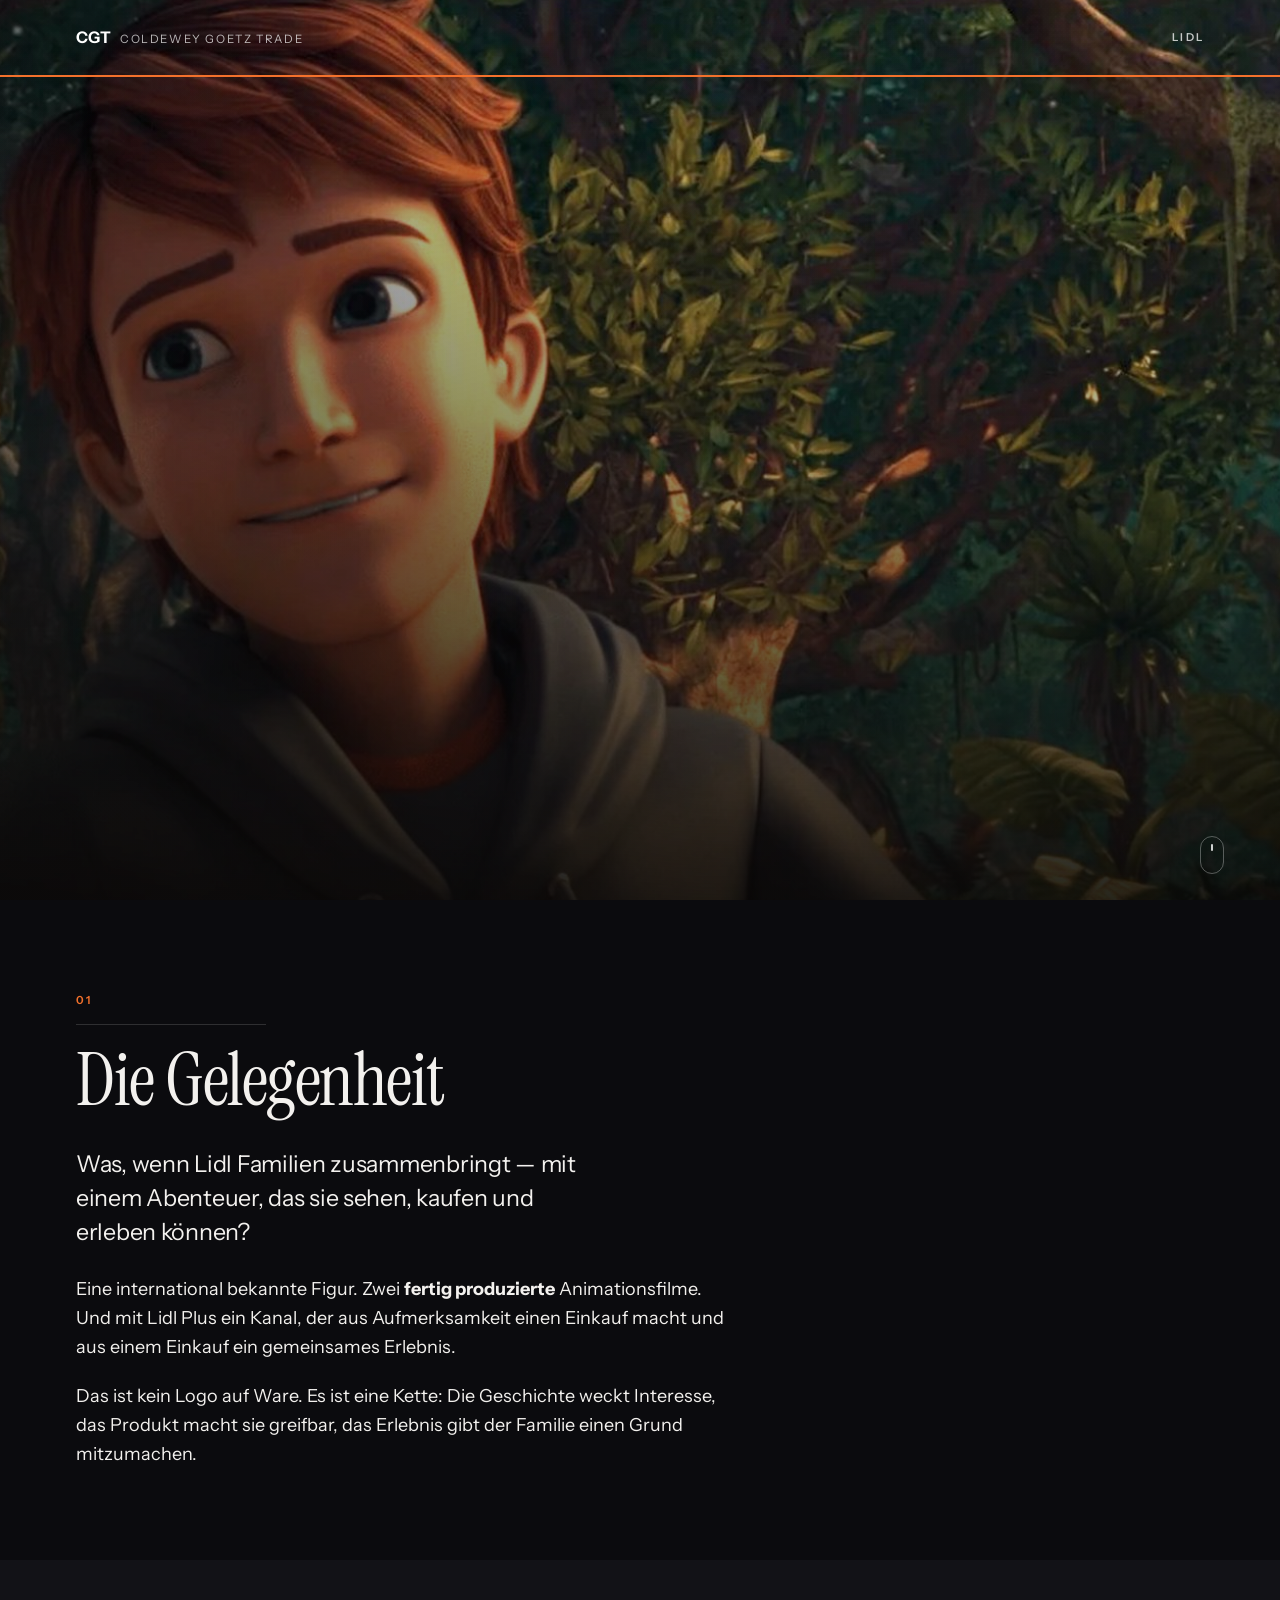
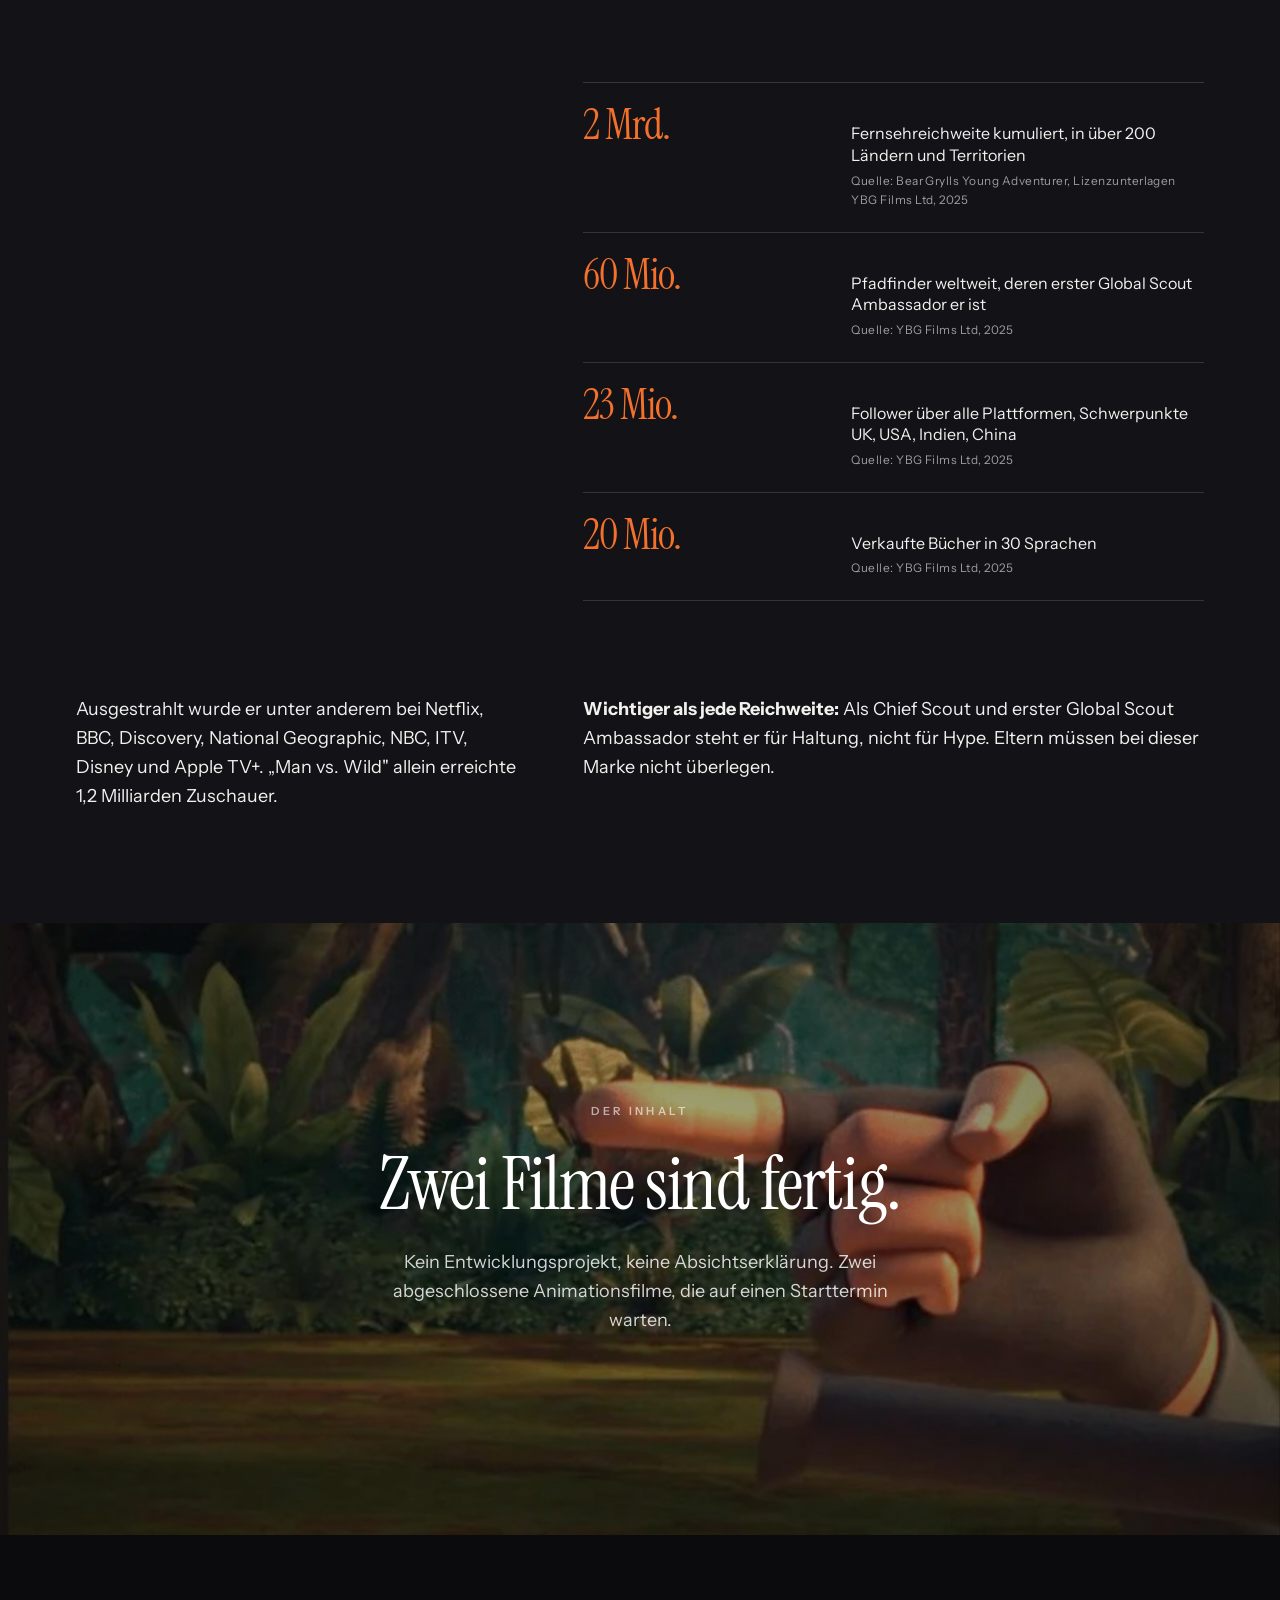
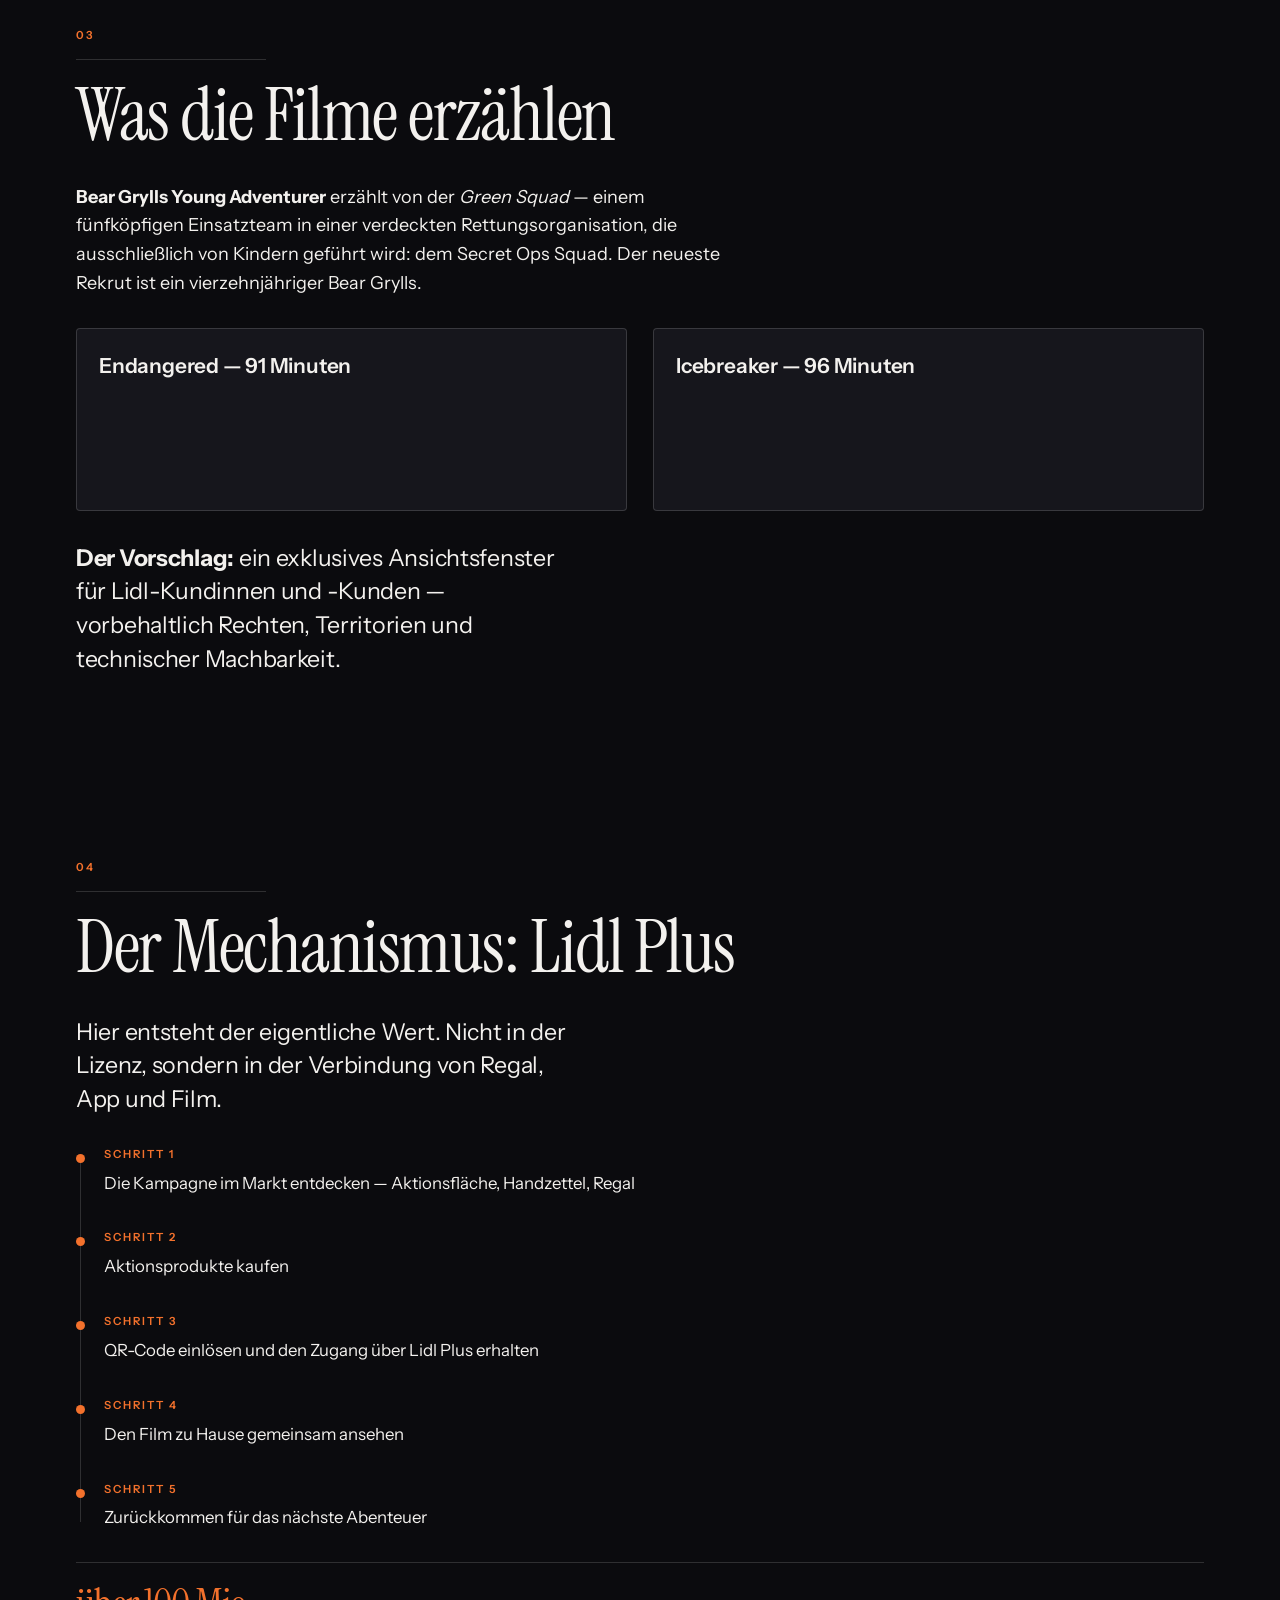
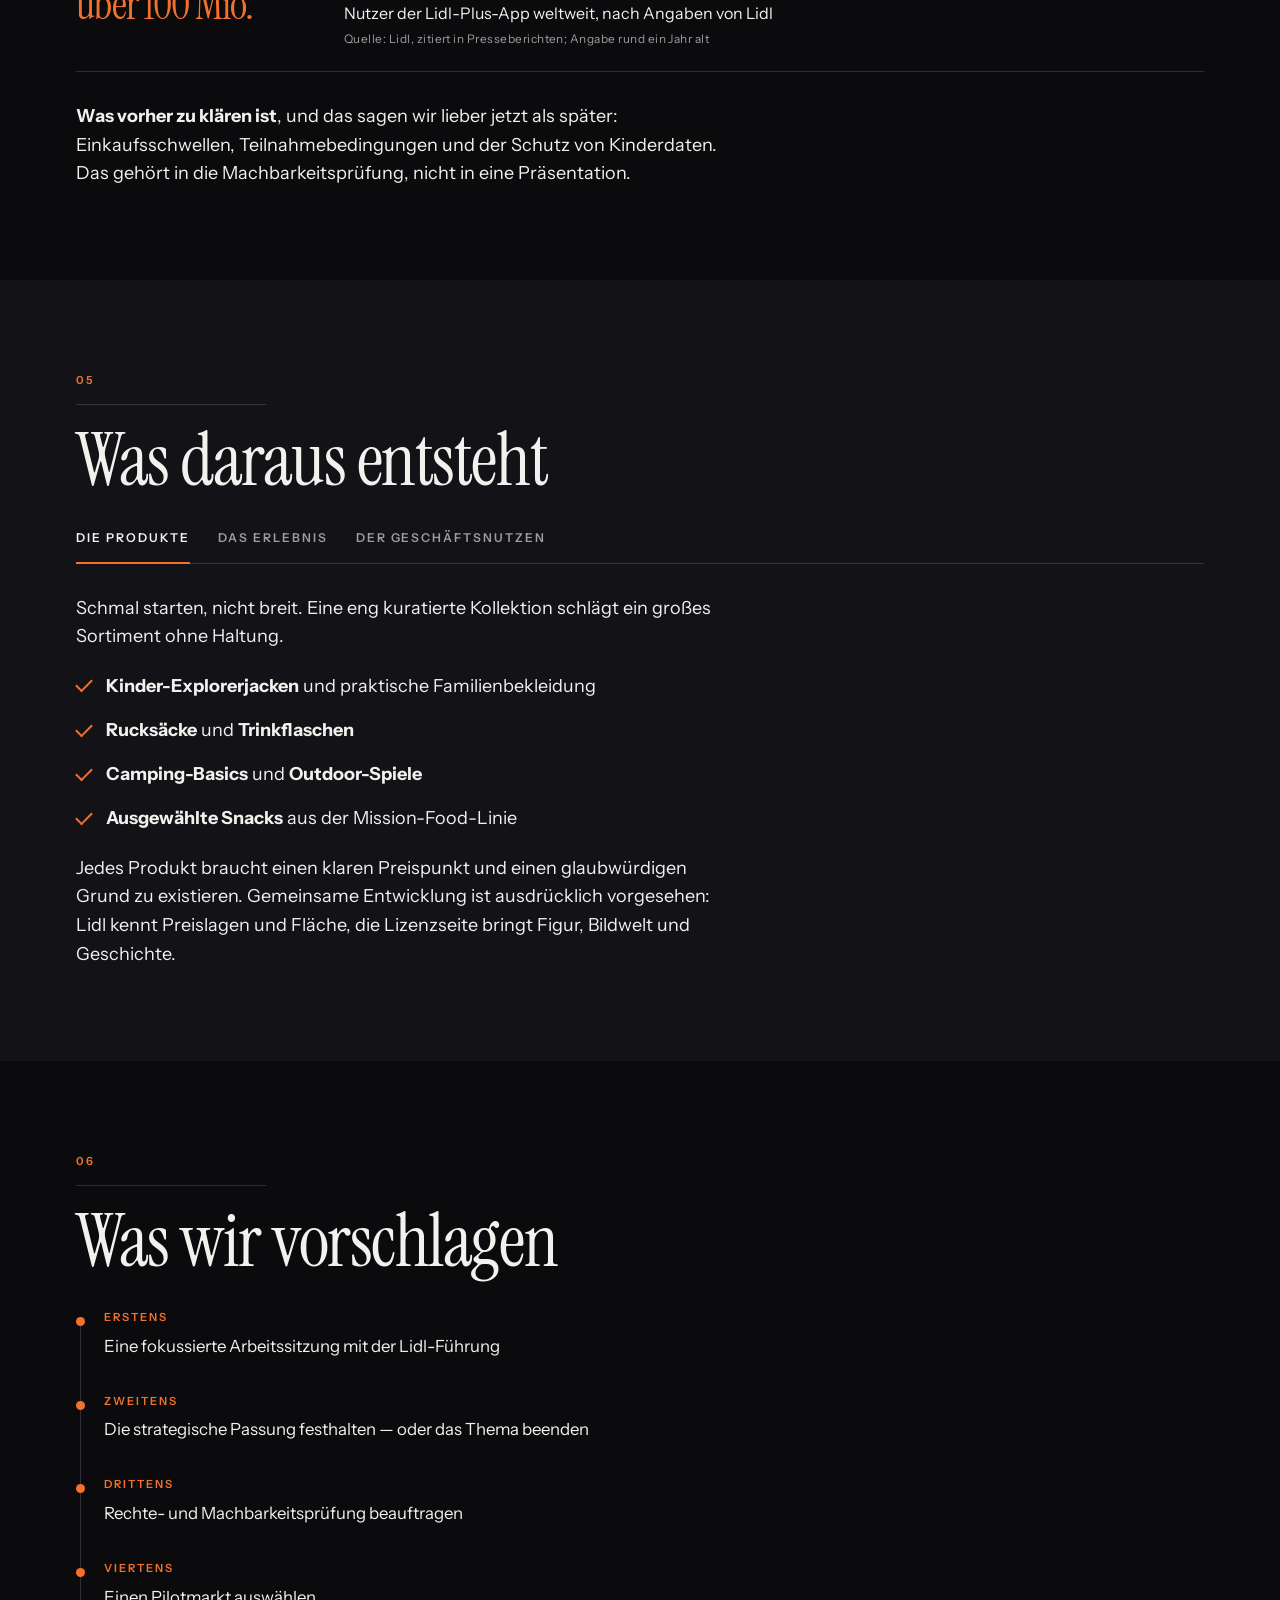
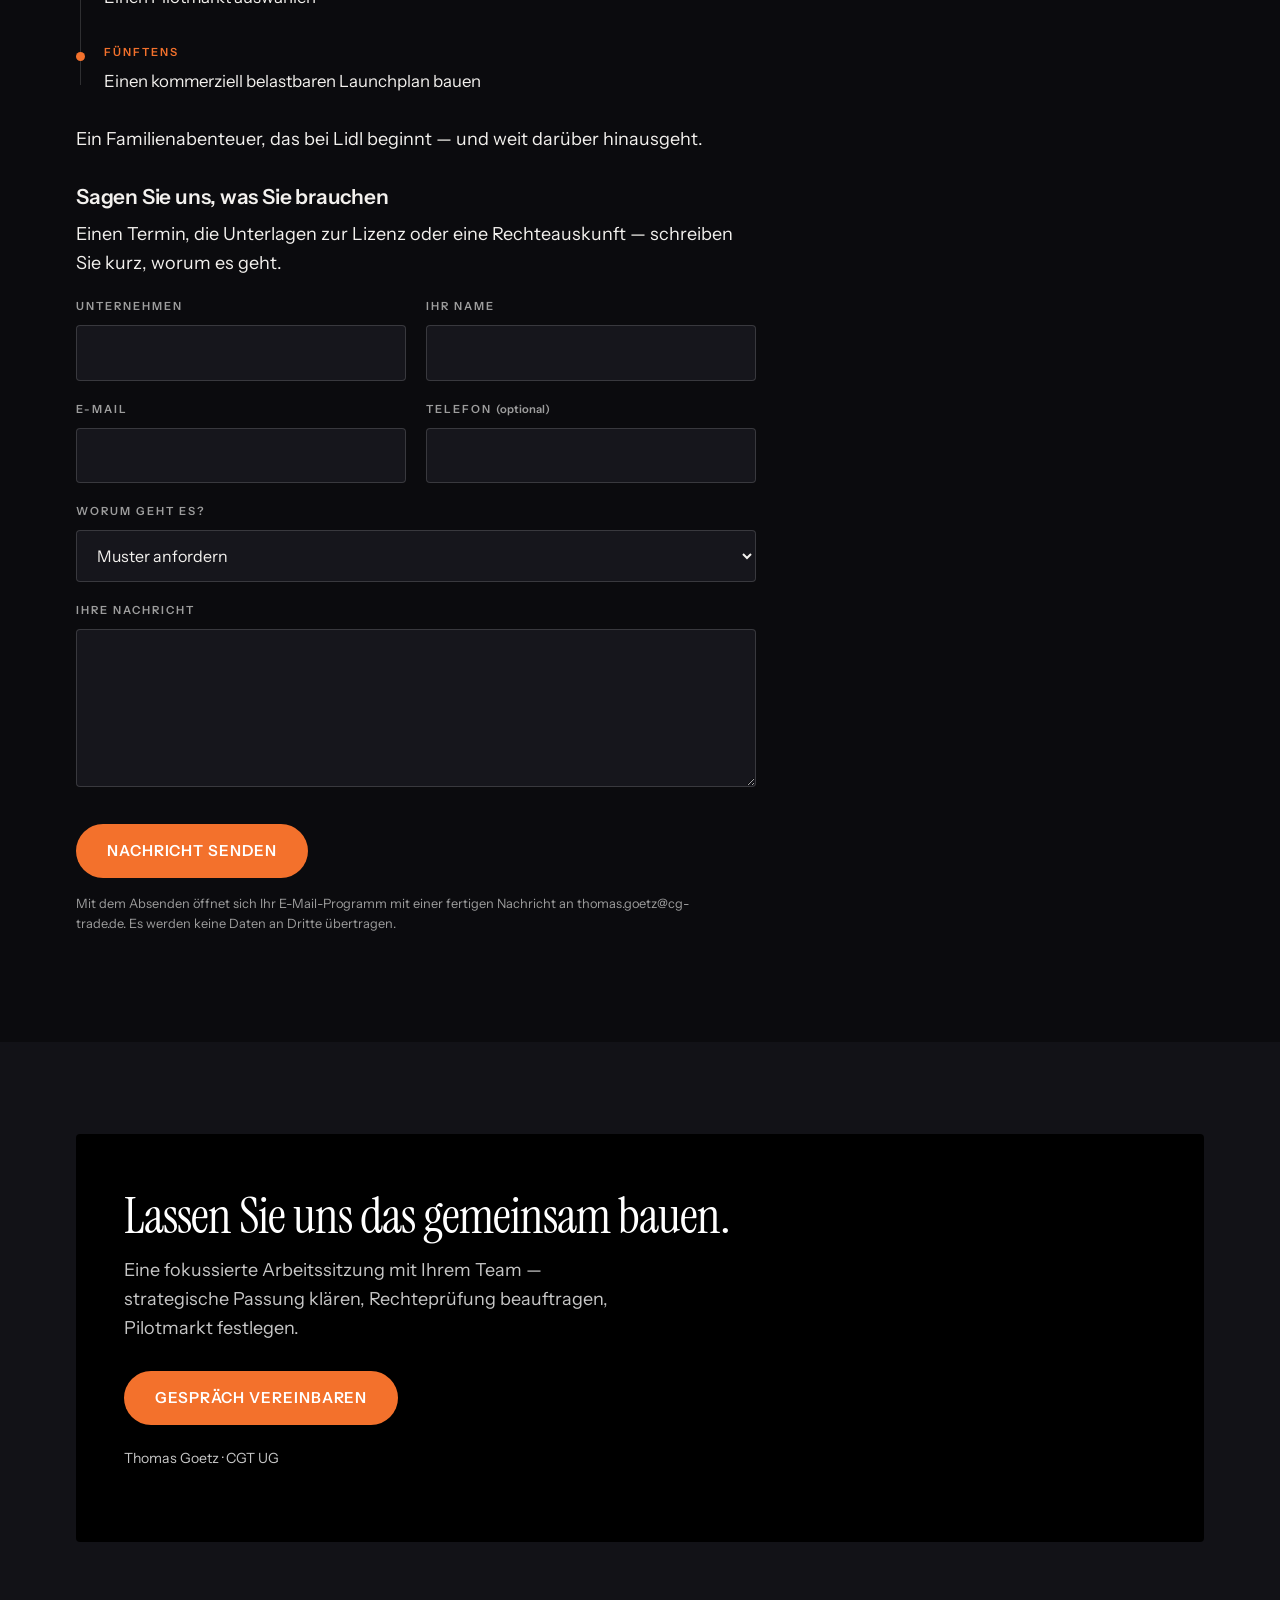
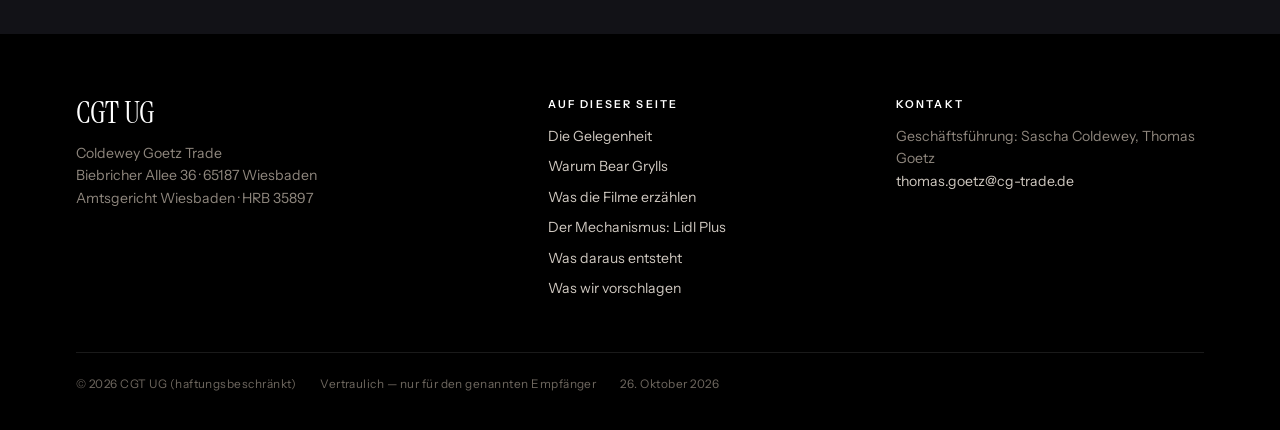
==== commit cae84c16: "Lidl-Seite: kompakter, heller, ohne Entwurfsbalken Vier Rueckmeldungen von Sascha abgearbeitet.  Ent" ====
--- a/pitch/site/lidl-bear-grylls-4m3qnb/index.html
+++ b/pitch/site/lidl-bear-grylls-4m3qnb/index.html
@@ -28,7 +28,7 @@
 
 <!-- ===== Kopfzeile: auf allen Projektseiten gleich ===== -->
 <header class="kopf">
-  <div class="entwurfsbalken">Entwurf — noch nicht freigegeben</div>
+  
   <div class="bahn kopf__bahn">
     <a class="kopf__logo" href="#">CGT <span>Coldewey Goetz Trade</span></a>
     <div class="kopf__kunde">LIDL</div>
@@ -39,15 +39,12 @@
 <header class="hero"><div class="hero__bild" data-parallax="0.22" style="background-image:url('bilder/keyart-hero.jpg');background-position:22% center"></div><div class="hero__schleier"></div><div class="bahn"><img class="hero__logo" src="bilder/bgya-logo-weiss.png" alt="Bear Grylls Young Adventurer" data-auftritt><div class="hero__schild" data-auftritt>Pitch für LIDL</div><h1 data-auftritt style="--verzug:80ms">Eine neue Welt des Familienabenteuers</h1><p class="hero__claim" data-auftritt style="--verzug:200ms">Zwei fertige Animationsfilme, eine weltbekannte Figur — und Lidl Plus als Schlüssel. Ein Abenteuer, das Familien sehen, kaufen und erleben.</p><div class="hero__fuss" data-auftritt style="--verzug:320ms"><span>Kanal: Strategische Partnerschaft · Konzeptentwurf</span><span>Stand: 26. Oktober 2026</span><span>Thomas Goetz, CGT UG</span></div></div><div class="hero__runter" aria-hidden="true"></div></header>
 
 <main id="inhalt">
-<section class="abschnitt"><div class="bahn">
-<p class="vertraulich" data-auftritt><strong>Vertraulich · Diskussionsentwurf, Stand 26. Oktober 2026.</strong> Grundlage sind die Lizenzunterlagen zu <em>Bear Grylls Young Adventurer</em> (YBG Films Ltd, 2025) und das Partnerschaftskonzept der CGT UG. Nicht zur Weitergabe bestimmt.</p>
-</div></section>
 <section class="abschnitt" id="die-gelegenheit"><div class="bahn"><header class="abschnitt__kopf" data-auftritt><span class="marke">01</span><h2>Die Gelegenheit</h2></header>
 <p class="fuehrung" data-auftritt>Was, wenn Lidl Familien zusammenbringt — mit einem Abenteuer, das sie sehen, kaufen und erleben können?</p>
 <p data-auftritt>Eine international bekannte Figur. Zwei <strong>fertig produzierte</strong> Animationsfilme. Und mit Lidl Plus ein Kanal, der aus Aufmerksamkeit einen Einkauf macht und aus einem Einkauf ein gemeinsames Erlebnis.</p>
 <p data-auftritt>Das ist kein Logo auf Ware. Es ist eine Kette: Die Geschichte weckt Interesse, das Produkt macht sie greifbar, das Erlebnis gibt der Familie einen Grund mitzumachen.</p>
 </div></section>
-<section class="abschnitt abschnitt--hell" id="warum-bear-grylls"><div class="bahn"><header class="abschnitt__kopf" data-auftritt><span class="marke">02</span><h2>Warum Bear Grylls</h2></header>
+<section class="abschnitt abschnitt--hell abschnitt--versetzt" id="warum-bear-grylls"><div class="bahn"><header class="abschnitt__kopf" data-auftritt><span class="marke">02</span><h2>Warum Bear Grylls</h2></header>
 <div class="belege"><div class="beleg" data-auftritt style="--verzug:0ms"><div class="beleg__wert">2 Mrd.</div><div class="beleg__text"><span class="beleg__was">Fernsehreichweite kumuliert, in über 200 Ländern und Territorien</span><span class="beleg__quelle">Bear Grylls Young Adventurer, Lizenzunterlagen YBG Films Ltd, 2025</span></div></div><div class="beleg" data-auftritt style="--verzug:70ms"><div class="beleg__wert">60 Mio.</div><div class="beleg__text"><span class="beleg__was">Pfadfinder weltweit, deren erster Global Scout Ambassador er ist</span><span class="beleg__quelle">YBG Films Ltd, 2025</span></div></div><div class="beleg" data-auftritt style="--verzug:140ms"><div class="beleg__wert">23 Mio.</div><div class="beleg__text"><span class="beleg__was">Follower über alle Plattformen, Schwerpunkte UK, USA, Indien, China</span><span class="beleg__quelle">YBG Films Ltd, 2025</span></div></div><div class="beleg" data-auftritt style="--verzug:210ms"><div class="beleg__wert">20 Mio.</div><div class="beleg__text"><span class="beleg__was">Verkaufte Bücher in 30 Sprachen</span><span class="beleg__quelle">YBG Films Ltd, 2025</span></div></div></div>
 <p data-auftritt>Ausgestrahlt wurde er unter anderem bei Netflix, BBC, Discovery, National Geographic, NBC, ITV, Disney und Apple TV+. „Man vs. Wild&quot; allein erreichte 1,2 Milliarden Zuschauer.</p>
 <p data-auftritt><strong>Wichtiger als jede Reichweite:</strong> Als Chief Scout und erster Global Scout Ambassador steht er für Haltung, nicht für Hype. Eltern müssen bei dieser Marke nicht überlegen.</p>
@@ -65,26 +62,18 @@
 <div class="belege"><div class="beleg" data-auftritt style="--verzug:0ms"><div class="beleg__wert">über 100 Mio.</div><div class="beleg__text"><span class="beleg__was">Nutzer der Lidl-Plus-App weltweit, nach Angaben von Lidl</span><span class="beleg__quelle">Lidl, zitiert in Presseberichten; Angabe rund ein Jahr alt</span></div></div></div>
 <p data-auftritt><strong>Was vorher zu klären ist</strong>, und das sagen wir lieber jetzt als später: Einkaufsschwellen, Teilnahmebedingungen und der Schutz von Kinderdaten. Das gehört in die Machbarkeitsprüfung, nicht in eine Präsentation.</p>
 </div></section>
-<section class="abschnitt abschnitt--hell" id="die-produkte"><div class="bahn"><header class="abschnitt__kopf" data-auftritt><span class="marke">05</span><h2>Die Produkte</h2></header>
-<p class="fuehrung" data-auftritt>Schmal starten, nicht breit. Eine eng kuratierte Kollektion schlägt ein großes Sortiment ohne Haltung.</p>
+<section class="abschnitt abschnitt--hell" id="was-daraus-entsteht"><div class="bahn"><header class="abschnitt__kopf" data-auftritt><span class="marke">05</span><h2>Was daraus entsteht</h2></header>
+<div class="reiter" data-auftritt><style>#rt1-0:checked~[data-fuer="rt1-0"]{display:grid}#rt1-0:checked~.reiter__leiste label[for="rt1-0"]{color:var(--tinte);border-color:var(--akzent)}#rt1-1:checked~[data-fuer="rt1-1"]{display:grid}#rt1-1:checked~.reiter__leiste label[for="rt1-1"]{color:var(--tinte);border-color:var(--akzent)}#rt1-2:checked~[data-fuer="rt1-2"]{display:grid}#rt1-2:checked~.reiter__leiste label[for="rt1-2"]{color:var(--tinte);border-color:var(--akzent)}</style><input class="reiter__schalter" type="radio" name="rt1" id="rt1-0" checked><input class="reiter__schalter" type="radio" name="rt1" id="rt1-1"><input class="reiter__schalter" type="radio" name="rt1" id="rt1-2"><div class="reiter__leiste"><label class="reiter__knopf" for="rt1-0">Die Produkte</label><label class="reiter__knopf" for="rt1-1">Das Erlebnis</label><label class="reiter__knopf" for="rt1-2">Der Geschäftsnutzen</label></div><div class="reiter__blatt" data-fuer="rt1-0"><div><p data-auftritt>Schmal starten, nicht breit. Eine eng kuratierte Kollektion schlägt ein großes Sortiment ohne Haltung.</p>
 <ul class="haken" data-auftritt><li><strong>Kinder-Explorerjacken</strong> und praktische Familienbekleidung</li><li><strong>Rucksäcke</strong> und <strong>Trinkflaschen</strong></li><li><strong>Camping-Basics</strong> und <strong>Outdoor-Spiele</strong></li><li><strong>Ausgewählte Snacks</strong> aus der Mission-Food-Linie</li></ul>
-<p data-auftritt>Jedes Produkt braucht einen klaren Preispunkt und einen glaubwürdigen Grund zu existieren. Was beides nicht hat, kommt nicht in die Kollektion.</p>
-<p data-auftritt>Gemeinsame Entwicklung ist dabei ausdrücklich vorgesehen: Lidl kennt die Preislagen und die Fläche, die Lizenzseite bringt Figur, Bildwelt und Geschichte.</p>
+<p data-auftritt>Jedes Produkt braucht einen klaren Preispunkt und einen glaubwürdigen Grund zu existieren. Gemeinsame Entwicklung ist ausdrücklich vorgesehen: Lidl kennt Preislagen und Fläche, die Lizenzseite bringt Figur, Bildwelt und Geschichte.</p></div></div><div class="reiter__blatt" data-fuer="rt1-1"><div><p data-auftritt>Familien-Abenteuerwochenenden. Naturchallenges. Ferienaktionen. Sorgfältig gestaltete Gewinnerlebnisse.</p>
+<p data-auftritt>Die Kampagne soll Erinnerungen schaffen, nicht Impressionen zählen.</p>
+<p data-auftritt>Darüber hinaus — ausdrücklich als Zusatz, nicht als Fundament — ließe sich das Thema mit bestehenden Lidl-Initiativen zu Nachhaltigkeit und Familie verbinden. Ein konkretes Programm wäre mit Ihrem CSR-Team zu entwickeln, mit messbaren Ergebnissen und belegbaren Umweltaussagen.</p></div></div><div class="reiter__blatt" data-fuer="rt1-2"><div><p data-auftritt><strong>Für Lidl:</strong> Kategorieumsatz und Frequenz. Kundenbindung über Lidl Plus. Eine unverwechselbare Markenerzählung in den Schlüsselmärkten — etwas, das kein Wettbewerber einfach nachkaufen kann.</p>
+<p data-auftritt><strong>Für die Rechteinhaber:</strong> Lizenzwert, Filmreichweite und die Perspektive auf ein dauerhaftes Franchise statt einer einmaligen Aktion.</p>
+<p data-auftritt>Gemessen wird der Pilot an inkrementellen Ergebnissen — nicht an Reichweitenzahlen in einer Abschlusspräsentation.</p></div></div></div>
 </div></section>
-<section class="abschnitt" id="raus-aus-dem-markt"><div class="bahn"><header class="abschnitt__kopf" data-auftritt><span class="marke">06</span><h2>Raus aus dem Markt</h2></header>
-<p data-auftritt>Familien-Abenteuerwochenenden. Naturchallenges. Ferienaktionen. Sorgfältig gestaltete Gewinnerlebnisse.</p>
-<p data-auftritt>Die Kampagne soll Erinnerungen schaffen, nicht Impressionen zählen.</p>
-<p data-auftritt>Darüber hinaus — ausdrücklich als Zusatz, nicht als Fundament — ließe sich das Thema mit bestehenden Lidl-Initiativen zu Nachhaltigkeit und Familie verbinden. Ein konkretes Programm wäre mit Ihrem CSR-Team zu entwickeln, mit messbaren Ergebnissen und belegbaren Umweltaussagen. Das Kerngeschäft aus Film, Produkt und Erlebnis trägt auch ohne das.</p>
-</div></section>
-<section class="abschnitt abschnitt--dunkel" id="was-das-f-r-lidl-bringt"><div class="bahn"><header class="abschnitt__kopf" data-auftritt><span class="marke">07</span><h2>Was das für Lidl bringt</h2></header>
-<div class="karten karten--zwei"><div data-auftritt style="--verzug:0ms"><article class="karte"><div class="karte__text"><h3>Für Lidl</h3><p data-auftritt>Kategorieumsatz und Frequenz. Kundenbindung über Lidl Plus. Eine unverwechselbare Markenerzählung in den Schlüsselmärkten — etwas, das kein Wettbewerber einfach nachkaufen kann.</p></div></article></div><div data-auftritt style="--verzug:90ms"><article class="karte"><div class="karte__text"><h3>Für die Rechteinhaber</h3><p data-auftritt>Lizenzwert, Filmreichweite und die Perspektive auf ein dauerhaftes Franchise statt einer einmaligen Aktion.</p></div></article></div></div>
-<p data-auftritt><strong>Gemessen wird der Pilot an inkrementellen Ergebnissen</strong> — nicht an Reichweitenzahlen in einer Abschlusspräsentation.</p>
-</div></section>
-<section class="abschnitt" id="was-wir-vorschlagen"><div class="bahn"><header class="abschnitt__kopf" data-auftritt><span class="marke">08</span><h2>Was wir vorschlagen</h2></header>
+<section class="abschnitt" id="was-wir-vorschlagen"><div class="bahn"><header class="abschnitt__kopf" data-auftritt><span class="marke">06</span><h2>Was wir vorschlagen</h2></header>
 <div class="zeitplan"><div class="schritt" data-auftritt="seite" style="--verzug:0ms"><span class="schritt__zeit">Erstens</span><span class="schritt__was">Eine fokussierte Arbeitssitzung mit der Lidl-Führung</span></div><div class="schritt" data-auftritt="seite" style="--verzug:110ms"><span class="schritt__zeit">Zweitens</span><span class="schritt__was">Die strategische Passung festhalten — oder das Thema beenden</span></div><div class="schritt" data-auftritt="seite" style="--verzug:220ms"><span class="schritt__zeit">Drittens</span><span class="schritt__was">Rechte- und Machbarkeitsprüfung beauftragen</span></div><div class="schritt" data-auftritt="seite" style="--verzug:330ms"><span class="schritt__zeit">Viertens</span><span class="schritt__was">Einen Pilotmarkt auswählen</span></div><div class="schritt" data-auftritt="seite" style="--verzug:440ms"><span class="schritt__zeit">Fünftens</span><span class="schritt__was">Einen kommerziell belastbaren Launchplan bauen</span></div></div>
 <p data-auftritt>Ein Familienabenteuer, das bei Lidl beginnt — und weit darüber hinausgeht.</p>
-</div></section>
-<section class="abschnitt" id="r-ckmeldung"><div class="bahn"><header class="abschnitt__kopf" data-auftritt><span class="marke">09</span><h2>Rückmeldung</h2></header>
 <form class="formular" data-auftritt data-mailto="thomas.goetz@cg-trade.de" data-betreff="Eine neue Welt des Familienabenteuers — Anfrage" action="mailto:thomas.goetz@cg-trade.de" method="post" enctype="text/plain"><h3>Sagen Sie uns, was Sie brauchen</h3><p data-auftritt>Einen Termin, die Unterlagen zur Lizenz oder eine Rechteauskunft — schreiben Sie kurz, worum es geht.</p><div class="feld feld--doppelt"><div><label for="f-firma">Unternehmen</label><input id="f-firma" name="Unternehmen" type="text" autocomplete="organization" required></div><div><label for="f-name">Ihr Name</label><input id="f-name" name="Name" type="text" autocomplete="name" required></div></div><div class="feld feld--doppelt"><div><label for="f-mail">E-Mail</label><input id="f-mail" name="E-Mail" type="email" autocomplete="email" required></div><div><label for="f-tel">Telefon <span style="text-transform:none;letter-spacing:0">(optional)</span></label><input id="f-tel" name="Telefon" type="tel" autocomplete="tel"></div></div><div class="feld"><label for="f-anliegen">Worum geht es?</label><select id="f-anliegen" name="Anliegen"><option>Muster anfordern</option><option>Kalkulation und Konditionen</option><option>Termin vereinbaren</option><option>Allgemeine Frage</option></select></div><div class="feld"><label for="f-text">Ihre Nachricht</label><textarea id="f-text" name="Nachricht" rows="5"></textarea></div><div class="knopfreihe"><button class="knopf knopf--voll" type="submit">Nachricht senden</button></div><p class="formular__hinweis">Mit dem Absenden öffnet sich Ihr E-Mail-Programm mit einer fertigen Nachricht an thomas.goetz@cg-trade.de. Es werden keine Daten an Dritte übertragen.</p></form>
 </div></section>
 
@@ -96,7 +85,7 @@
   <div class="bahn">
     <div class="fuss__zeile">
       <div class="fuss__spalte"><span class="fuss__marke">CGT UG</span>Coldewey Goetz Trade<br>Biebricher Allee 36 · 65187 Wiesbaden<br>Amtsgericht Wiesbaden · HRB 35897</div>
-      <div class="fuss__spalte"><h4>Auf dieser Seite</h4><ul><li><a href="#die-gelegenheit">Die Gelegenheit</a></li><li><a href="#warum-bear-grylls">Warum Bear Grylls</a></li><li><a href="#was-die-filme-erz-hlen">Was die Filme erzählen</a></li><li><a href="#der-mechanismus-lidl-plus">Der Mechanismus: Lidl Plus</a></li><li><a href="#die-produkte">Die Produkte</a></li><li><a href="#raus-aus-dem-markt">Raus aus dem Markt</a></li><li><a href="#was-das-f-r-lidl-bringt">Was das für Lidl bringt</a></li><li><a href="#was-wir-vorschlagen">Was wir vorschlagen</a></li></ul></div>
+      <div class="fuss__spalte"><h4>Auf dieser Seite</h4><ul><li><a href="#die-gelegenheit">Die Gelegenheit</a></li><li><a href="#warum-bear-grylls">Warum Bear Grylls</a></li><li><a href="#was-die-filme-erz-hlen">Was die Filme erzählen</a></li><li><a href="#der-mechanismus-lidl-plus">Der Mechanismus: Lidl Plus</a></li><li><a href="#was-daraus-entsteht">Was daraus entsteht</a></li><li><a href="#was-wir-vorschlagen">Was wir vorschlagen</a></li></ul></div>
       <div class="fuss__spalte"><h4>Kontakt</h4>Geschäftsführung: Sascha Coldewey, Thomas Goetz<br><a href="mailto:thomas.goetz@cg-trade.de">thomas.goetz@cg-trade.de</a></div>
     </div>
     <div class="fuss__recht">
--- a/pitch/site/lidl-bear-grylls-4m3qnb/assets/stil.css
+++ b/pitch/site/lidl-bear-grylls-4m3qnb/assets/stil.css
@@ -65,7 +65,7 @@
   padding-inline: var(--rand);
 }
 
-.abschnitt { padding-block: 72px; position: relative; }
+.abschnitt { padding-block: 54px; position: relative; }
 .abschnitt > .bahn > *:first-child { margin-top: 0; }
 .abschnitt > .bahn > *:last-child  { margin-bottom: 0; }
 
@@ -114,7 +114,7 @@
   text-transform: none;
 }
 
-.abschnitt__kopf { margin-bottom: 40px; }
+.abschnitt__kopf { margin-bottom: 28px; }
 
 /* Kleine Marke über der Überschrift */
 .marke {
@@ -268,8 +268,8 @@
 .hero__schleier {
   position: absolute; inset: 0; z-index: -1;
   background:
-    linear-gradient(to top, rgba(10,8,7,.95) 0%, rgba(10,8,7,.55) 48%, rgba(10,8,7,.18) 100%),
-    linear-gradient(to right, rgba(10,8,7,.6) 0%, rgba(10,8,7,.08) 60%, rgba(10,8,7,0) 100%);
+    linear-gradient(to top, rgba(10,8,7,.88) 0%, rgba(10,8,7,.34) 52%, rgba(10,8,7,0) 100%),
+    linear-gradient(to right, rgba(10,8,7,.46) 0%, rgba(10,8,7,.04) 55%, rgba(10,8,7,0) 100%);
 }
 
 .hero__logo { height: 46px; width: auto; margin-bottom: 30px; }
@@ -330,7 +330,7 @@
 
 .kapitel {
   position: relative;
-  min-height: 86svh; min-height: 86vh;
+  min-height: 68svh; min-height: 68vh;
   display: flex; align-items: center;
   overflow: hidden;
   overflow: clip;
@@ -347,8 +347,7 @@
 .kapitel__schleier {
   position: absolute; inset: 0; z-index: -1;
   background:
-    radial-gradient(ellipse at center, rgba(10,8,7,.52) 0%, rgba(10,8,7,.82) 100%),
-    linear-gradient(to bottom, rgba(10,8,7,.42), rgba(10,8,7,.62));
+    radial-gradient(ellipse at center, rgba(10,8,7,.30) 0%, rgba(10,8,7,.62) 100%);
 }
 .kapitel__nummer {
   font-size: .7rem; font-weight: 600; letter-spacing: .3em;
@@ -373,7 +372,7 @@
 .kennzahlen {
   display: grid; grid-template-columns: repeat(2, 1fr);
   border-top: 1px solid var(--linie);
-  margin: 40px 0;
+  margin: 30px 0;
 }
 .abschnitt--dunkel .kennzahlen { border-top-color: rgba(255,255,255,.18); }
 
@@ -406,7 +405,7 @@
    Karten + Slider
    -------------------------------------------------------------------------- */
 
-.karten { display: grid; grid-template-columns: 1fr; gap: 20px; margin: 40px 0; }
+.karten { display: grid; grid-template-columns: 1fr; gap: 20px; margin: 30px 0; }
 .karten > * { height: 100%; }
 
 .karte {
@@ -438,7 +437,7 @@
   color: var(--akzent); margin-bottom: 12px;
 }
 
-.slider { margin: 40px 0; position: relative; }
+.slider { margin: 30px 0; position: relative; }
 .slider__spur {
   display: grid; grid-auto-flow: column; grid-auto-columns: 76%;
   gap: 16px; overflow-x: auto;
@@ -469,7 +468,7 @@
    Bildwand — Bild bleibt stehen, Text läuft daran vorbei
    -------------------------------------------------------------------------- */
 
-.bildwand { margin: 48px 0; }
+.bildwand { margin: 36px 0; }
 .bildwand__bild { margin-bottom: 28px; border-radius: var(--radius); overflow: hidden; }
 .bildwand__bild img { width: 100%; aspect-ratio: 4/5; object-fit: cover; }
 .bildwand__schritte > * + * { margin-top: 44px; }
@@ -485,7 +484,7 @@
    Fakten, Tabellen, Zeitplan, Zitat, Galerie
    -------------------------------------------------------------------------- */
 
-.fakten { margin: 40px 0; border-top: 1px solid var(--linie); }
+.fakten { margin: 30px 0; border-top: 1px solid var(--linie); }
 .fakt {
   display: grid; grid-template-columns: 1fr; gap: 4px;
   padding: 18px 0; border-bottom: 1px solid var(--linie);
@@ -509,7 +508,7 @@
   padding-top: 18px; padding-bottom: 18px;
 }
 
-.zeitplan { margin: 40px 0; padding-left: 28px; position: relative; }
+.zeitplan { margin: 30px 0; padding-left: 28px; position: relative; }
 .zeitplan::before {
   content: ""; position: absolute; left: 4px; top: 10px; bottom: 10px;
   width: 1px; background: var(--linie);
@@ -540,14 +539,14 @@
 }
 .band__schleier {
   position: absolute; inset: 0; z-index: -1;
-  background: linear-gradient(100deg, rgba(10,8,7,.9) 0%, rgba(10,8,7,.62) 42%, rgba(10,8,7,.12) 100%);
+  background: linear-gradient(100deg, rgba(10,8,7,.82) 0%, rgba(10,8,7,.44) 45%, rgba(10,8,7,.04) 100%);
 }
 .band h2 { color: #fff; max-width: 15ch; margin-bottom: .35em; }
 .band p { color: rgba(255,255,255,.85); max-width: 44ch; }
 .band > .bahn > *:first-child { margin-top: 0; }
 .band > .bahn > *:last-child  { margin-bottom: 0; }
 
-.zitat { margin: 56px 0; max-width: 820px; }
+.zitat { margin: 42px 0; max-width: 820px; }
 .zitat__text {
   font-family: var(--display); font-weight: 400;
   font-size: clamp(1.7rem, 6.5vw, 2.9rem);
@@ -559,7 +558,7 @@
   text-transform: uppercase; color: var(--gedimmt);
 }
 
-.galerie { display: grid; grid-template-columns: repeat(2, 1fr); gap: 10px; margin: 40px 0; }
+.galerie { display: grid; grid-template-columns: repeat(2, 1fr); gap: 10px; margin: 30px 0; }
 .galerie figure { margin: 0; overflow: hidden; background: var(--sanft); border-radius: var(--radius); }
 .galerie img { width: 100%; aspect-ratio: 1/1; object-fit: cover; transition: transform .8s var(--weich); }
 .galerie figure:hover img { transform: scale(1.05); }
@@ -570,11 +569,60 @@
 .bild figcaption { font-size: .8rem; color: var(--gedimmt); margin-top: 12px; }
 
 /* --------------------------------------------------------------------------
+   Reiter — mehrere Themen auf einer Hoehe statt untereinander.
+   Die Umschaltung laeuft ueber versteckte Radioschalter, also ohne
+   JavaScript. Die Zuordnung Knopf/Blatt steht als kurze Regel im Baustein.
+   -------------------------------------------------------------------------- */
+
+.reiter { margin: 30px 0; }
+
+.reiter__leiste {
+  display: flex; flex-wrap: wrap; gap: 4px 28px;
+  border-bottom: 1px solid var(--linie);
+  margin-bottom: 30px;
+}
+.reiter__schalter { position: absolute; opacity: 0; pointer-events: none; }
+
+.reiter__knopf {
+  cursor: pointer;
+  padding: 0 0 14px;
+  margin-bottom: -1px;
+  font-size: .76rem; font-weight: 600;
+  letter-spacing: .16em; text-transform: uppercase;
+  color: var(--gedimmt);
+  border-bottom: 2px solid transparent;
+  transition: color .25s var(--weich), border-color .25s var(--weich);
+  white-space: nowrap;
+}
+.reiter__knopf:hover { color: var(--tinte); }
+.reiter__schalter:focus-visible + .reiter__knopf { outline: 2px solid var(--akzent); outline-offset: 3px; }
+
+.reiter__blatt { display: none; gap: 26px; grid-template-columns: 1fr; }
+.reiter__blatt > *:last-child > *:last-child { margin-bottom: 0; }
+.reiter__bild { margin: 0; border-radius: var(--radius); overflow: hidden; }
+.reiter__bild img { width: 100%; aspect-ratio: 16/10; object-fit: cover; }
+
+/* --------------------------------------------------------------------------
+   Video
+   -------------------------------------------------------------------------- */
+
+.video { margin: 30px 0; }
+.video h3 { margin-bottom: .6em; }
+.video video {
+  width: 100%; display: block;
+  border-radius: var(--radius);
+  background: #000;
+  aspect-ratio: 16/9;
+  object-fit: cover;
+}
+.video p { font-size: .85rem; color: var(--gedimmt); margin: 12px 0 0; }
+
+/* --------------------------------------------------------------------------
    Belege — Zahl, Aussage, Quelle. Ohne Quelle gehoert die Zahl nicht auf
    die Seite; der Generator laesst solche Zeilen weg.
    -------------------------------------------------------------------------- */
 
-.belege { margin: 40px 0; border-top: 1px solid var(--linie); }
+.belege { margin: 30px 0; border-top: 1px solid var(--linie); }
 .beleg {
   display: grid; grid-template-columns: 1fr; gap: 6px;
   padding: 22px 0; border-bottom: 1px solid var(--linie);
@@ -603,7 +651,7 @@
    Nachahmung einer bestimmten Hausfarbe, immer mit Hinweis darunter.
    -------------------------------------------------------------------------- */
 
-.prospekt { margin: 40px 0; --signal: #c0202a; }
+.prospekt { margin: 30px 0; --signal: #c0202a; }
 
 .prospekt__kopf {
   display: flex; flex-wrap: wrap; align-items: baseline;
@@ -670,7 +718,7 @@
    Aufklapp — Details ohne JavaScript
    -------------------------------------------------------------------------- */
 
-.aufklapp { margin: 40px 0; border-top: 1px solid var(--linie); }
+.aufklapp { margin: 30px 0; border-top: 1px solid var(--linie); }
 .aufklapp details { border-bottom: 1px solid var(--linie); }
 .aufklapp summary {
   list-style: none; cursor: pointer;
@@ -695,7 +743,7 @@
    Formular
    -------------------------------------------------------------------------- */
 
-.formular { margin: 40px 0; max-width: 680px; }
+.formular { margin: 30px 0; max-width: 680px; }
 .feld { margin-bottom: 20px; }
 .feld label {
   display: block;
@@ -731,8 +779,8 @@
 .kontakt {
   background: var(--nacht); color: #fff;
   border-radius: var(--radius);
-  padding: 44px 26px;
-  margin: 40px 0;
+  padding: 40px 24px;
+  margin: 24px 0;
 }
 .kontakt h3 {
   font-family: var(--display); font-weight: 400;
@@ -893,7 +941,7 @@
 @media (min-width: 600px) {
   :root { --rand: 40px; }
   body { font-size: 18px; }
-  .abschnitt { padding-block: 104px; }
+  .abschnitt { padding-block: 76px; }
   .hero { padding-bottom: 92px; }
   .hero__logo { height: 60px; }
   .hero__fuss { flex-direction: row; gap: 10px 32px; }
@@ -909,6 +957,7 @@
   .knopf { flex: 0 0 auto; }
   .fakt { grid-template-columns: 260px 1fr; gap: 24px; align-items: baseline; }
   .beleg { grid-template-columns: 200px 1fr; gap: 28px; align-items: baseline; }
+  .reiter__blatt--mit-bild { grid-template-columns: 1fr 1fr; gap: 36px; align-items: start; }
   .prospekt__blatt { grid-template-columns: repeat(2, 1fr); }
   .feld--doppelt { grid-template-columns: 1fr 1fr; }
   .fuss__zeile { grid-template-columns: 1.4fr 1fr 1fr; gap: 40px; }
@@ -917,7 +966,7 @@
 
 @media (min-width: 900px) {
   :root { --rand: 56px; }
-  .abschnitt { padding-block: 132px; }
+  .abschnitt { padding-block: 92px; }
   .kopf__bahn { height: 76px; }
   .kennzahlen { grid-template-columns: repeat(4, 1fr); }
   .karten { grid-template-columns: repeat(3, 1fr); }
@@ -936,7 +985,7 @@
   }
   .bildwand__bild { position: sticky; top: 120px; margin-bottom: 0; }
   .bildwand__bild img { aspect-ratio: 4/5; }
-  .bildwand__schritte > * + * { margin-top: 15vh; }
+  .bildwand__schritte > * + * { margin-top: 10vh; }
   .bildwand__schritte { padding-block: 6vh 14vh; }
 }
 
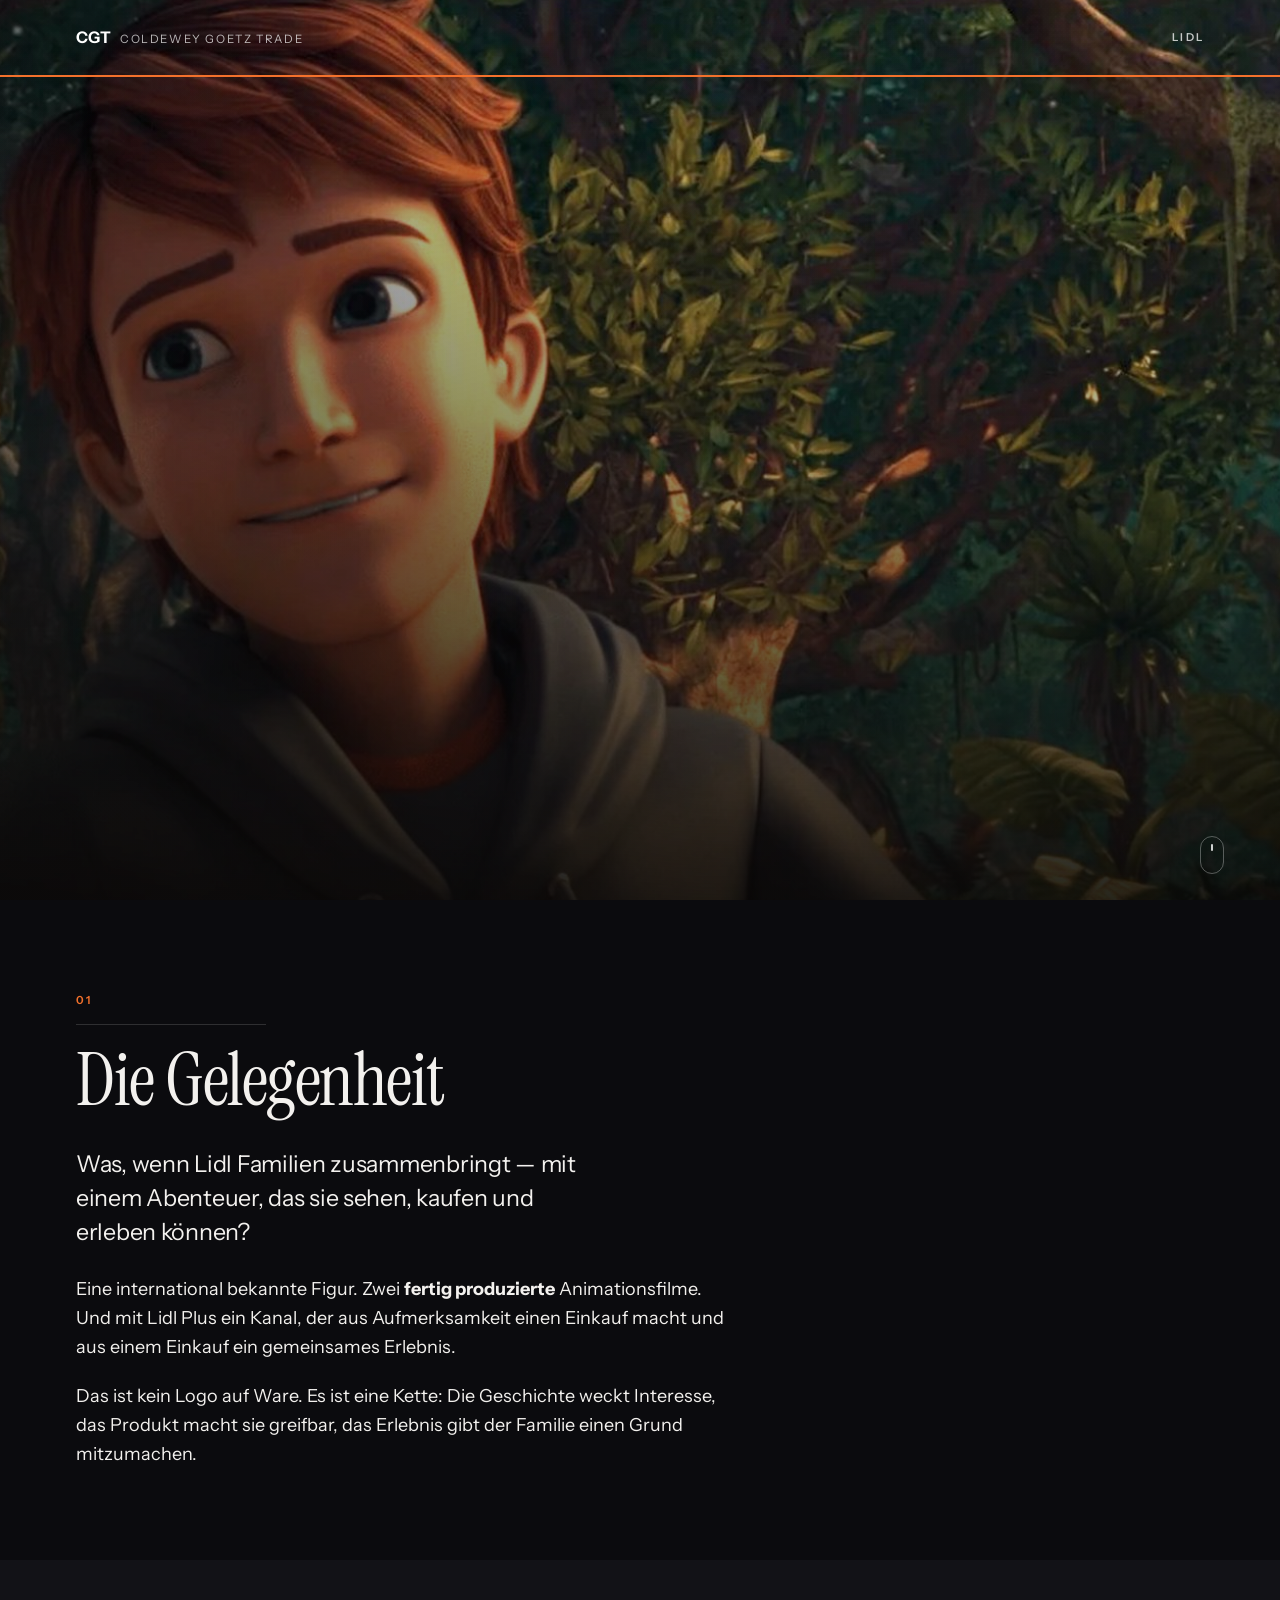
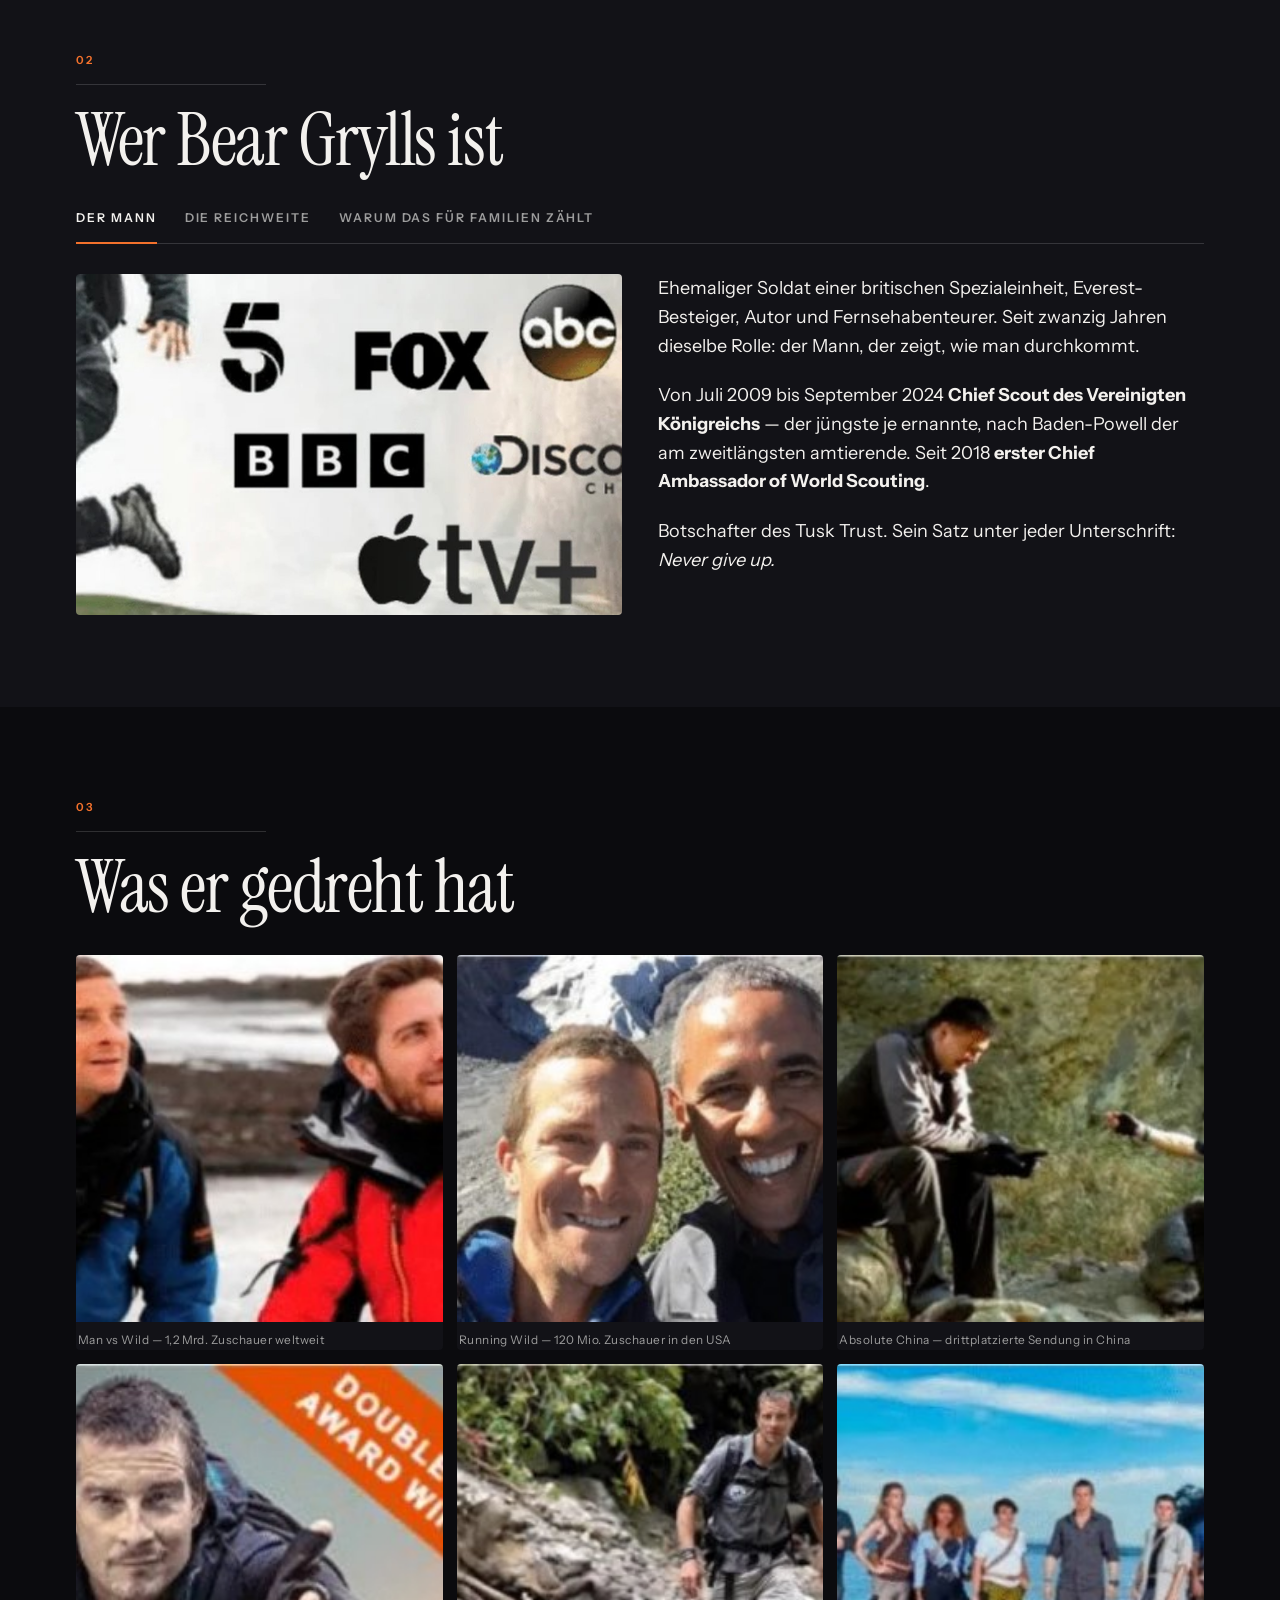
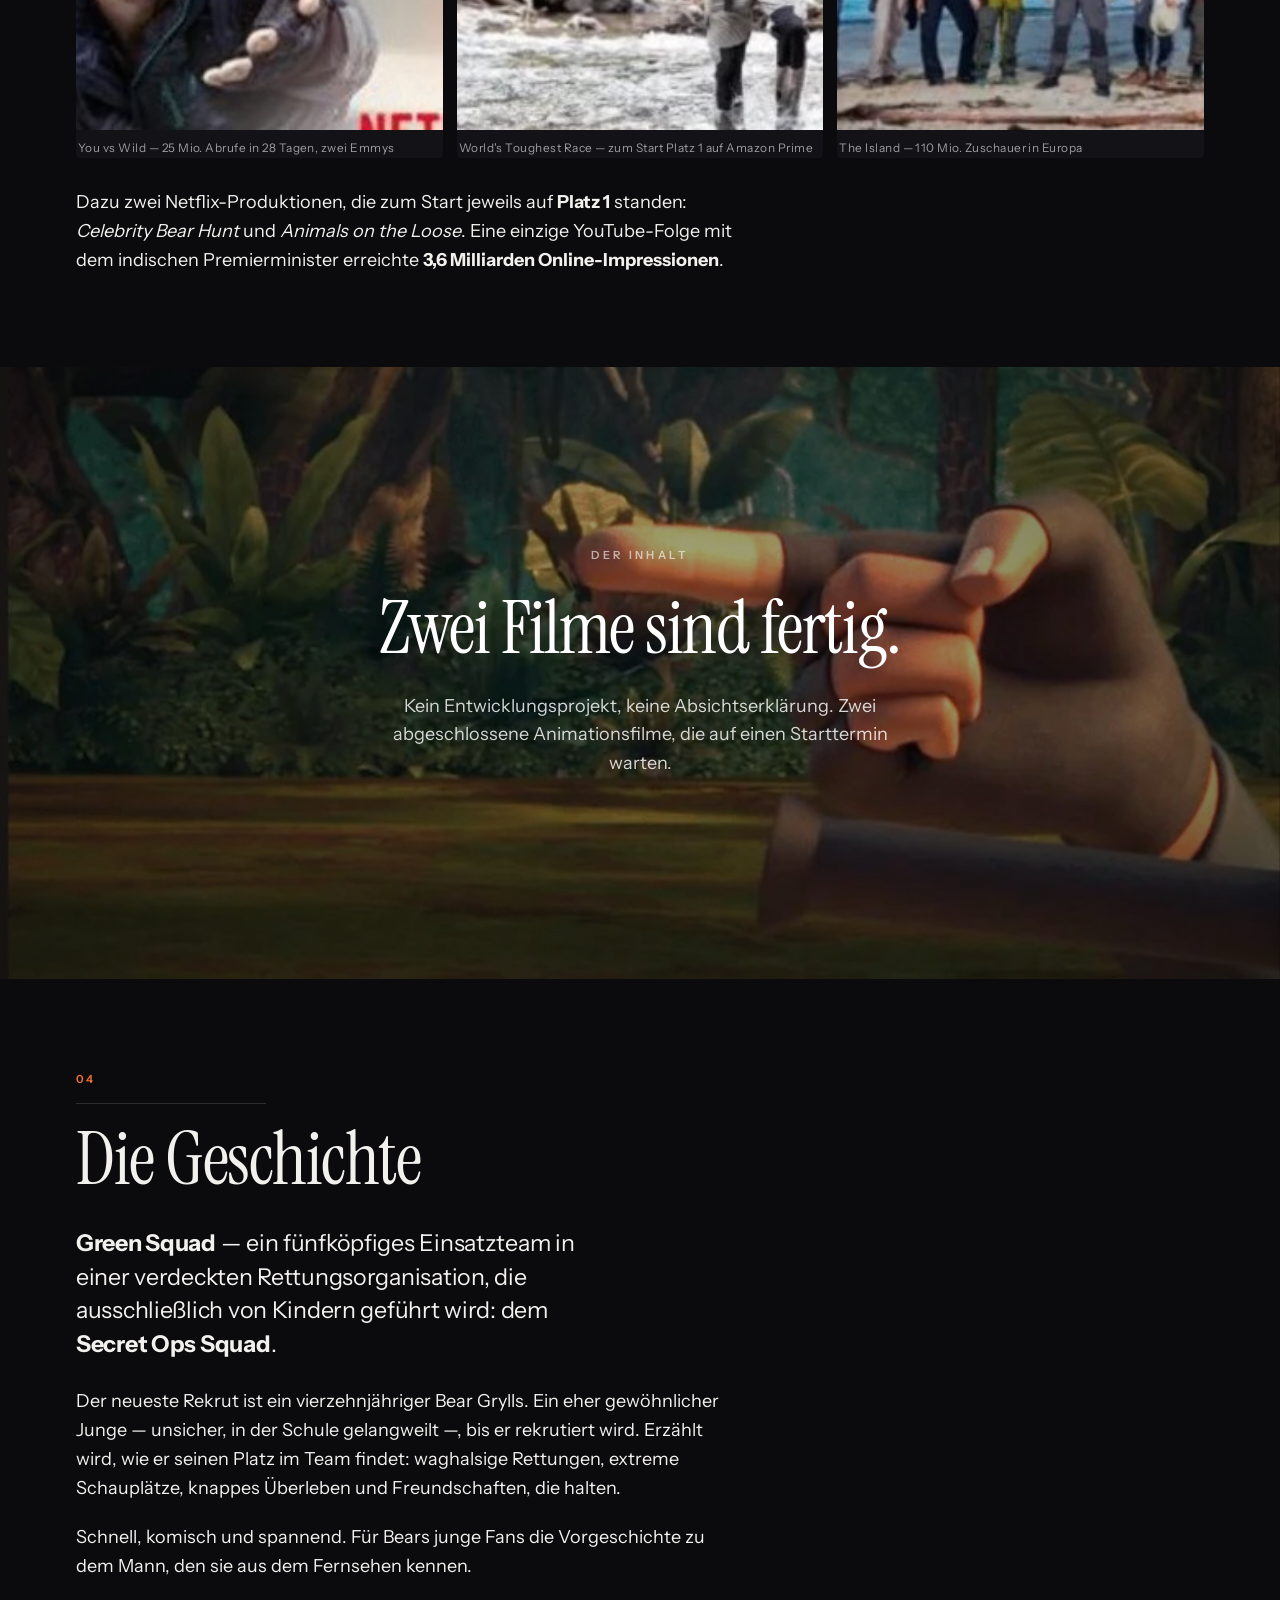
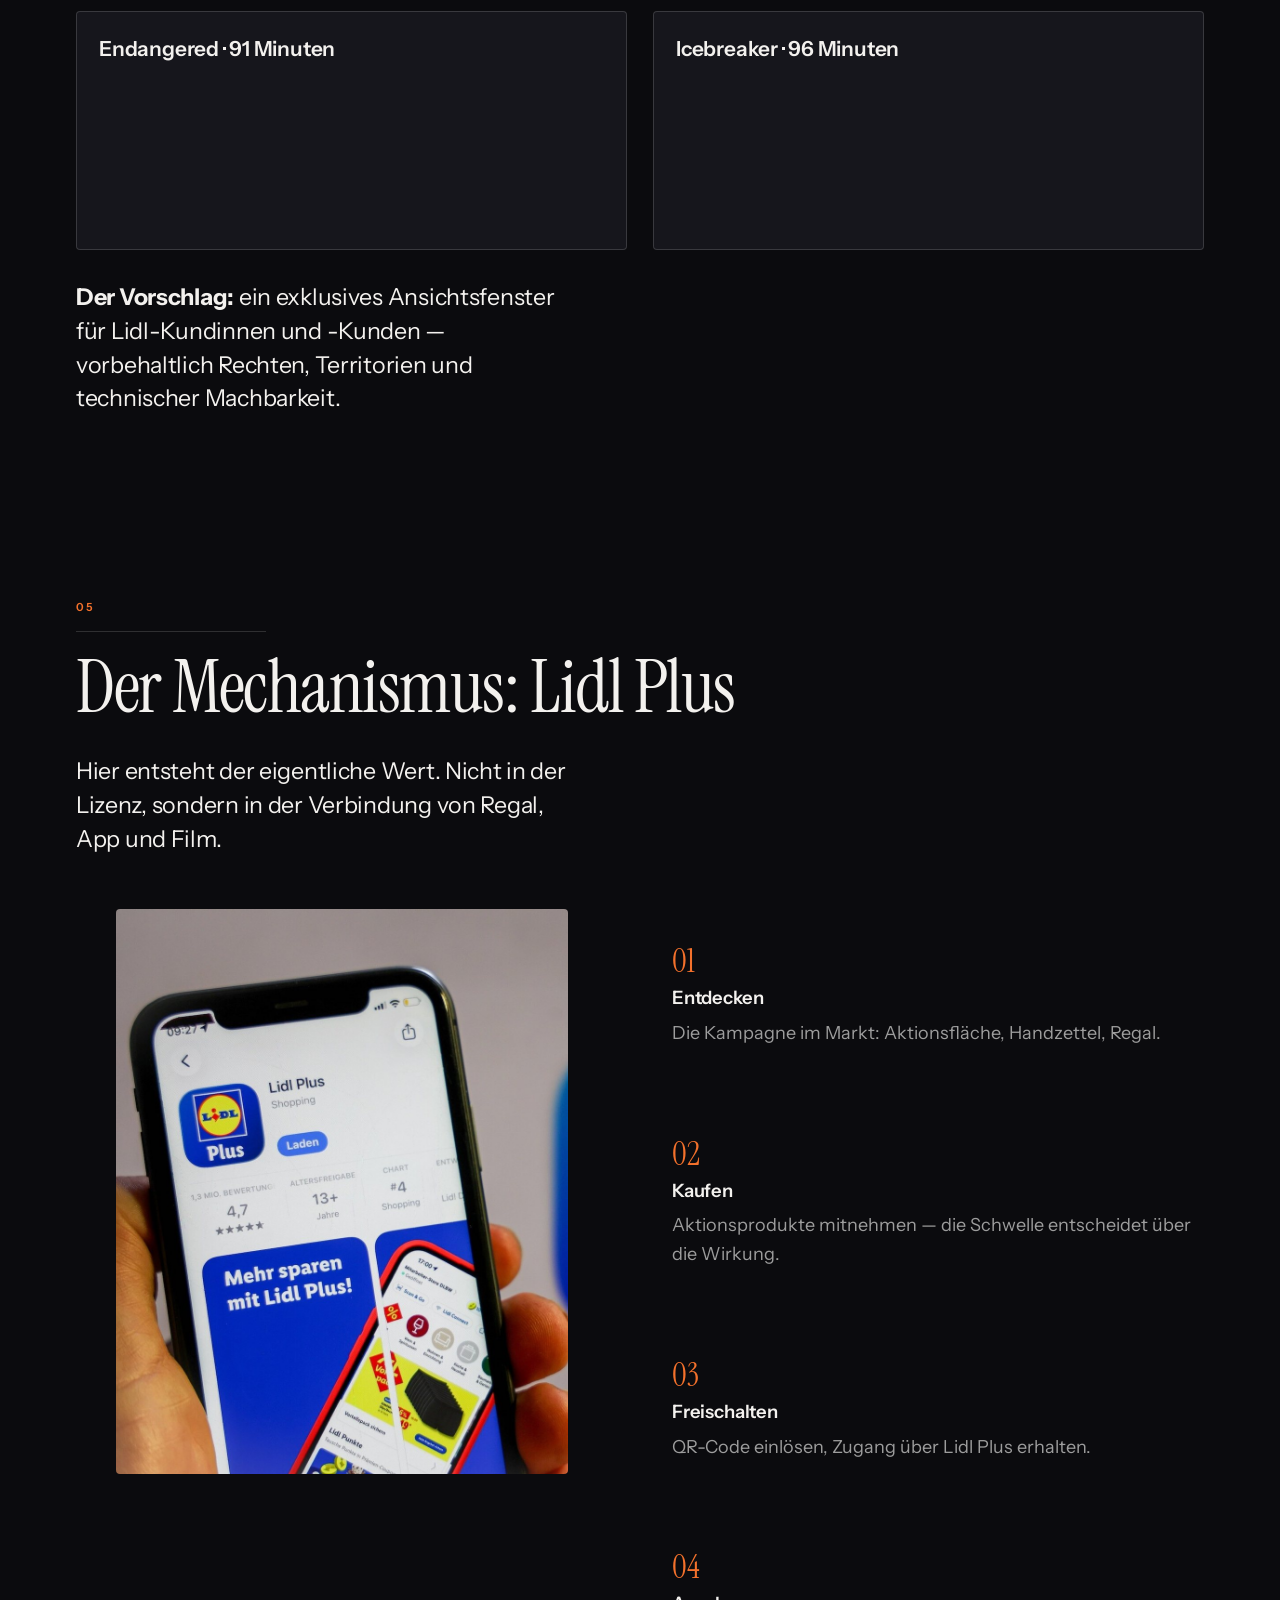
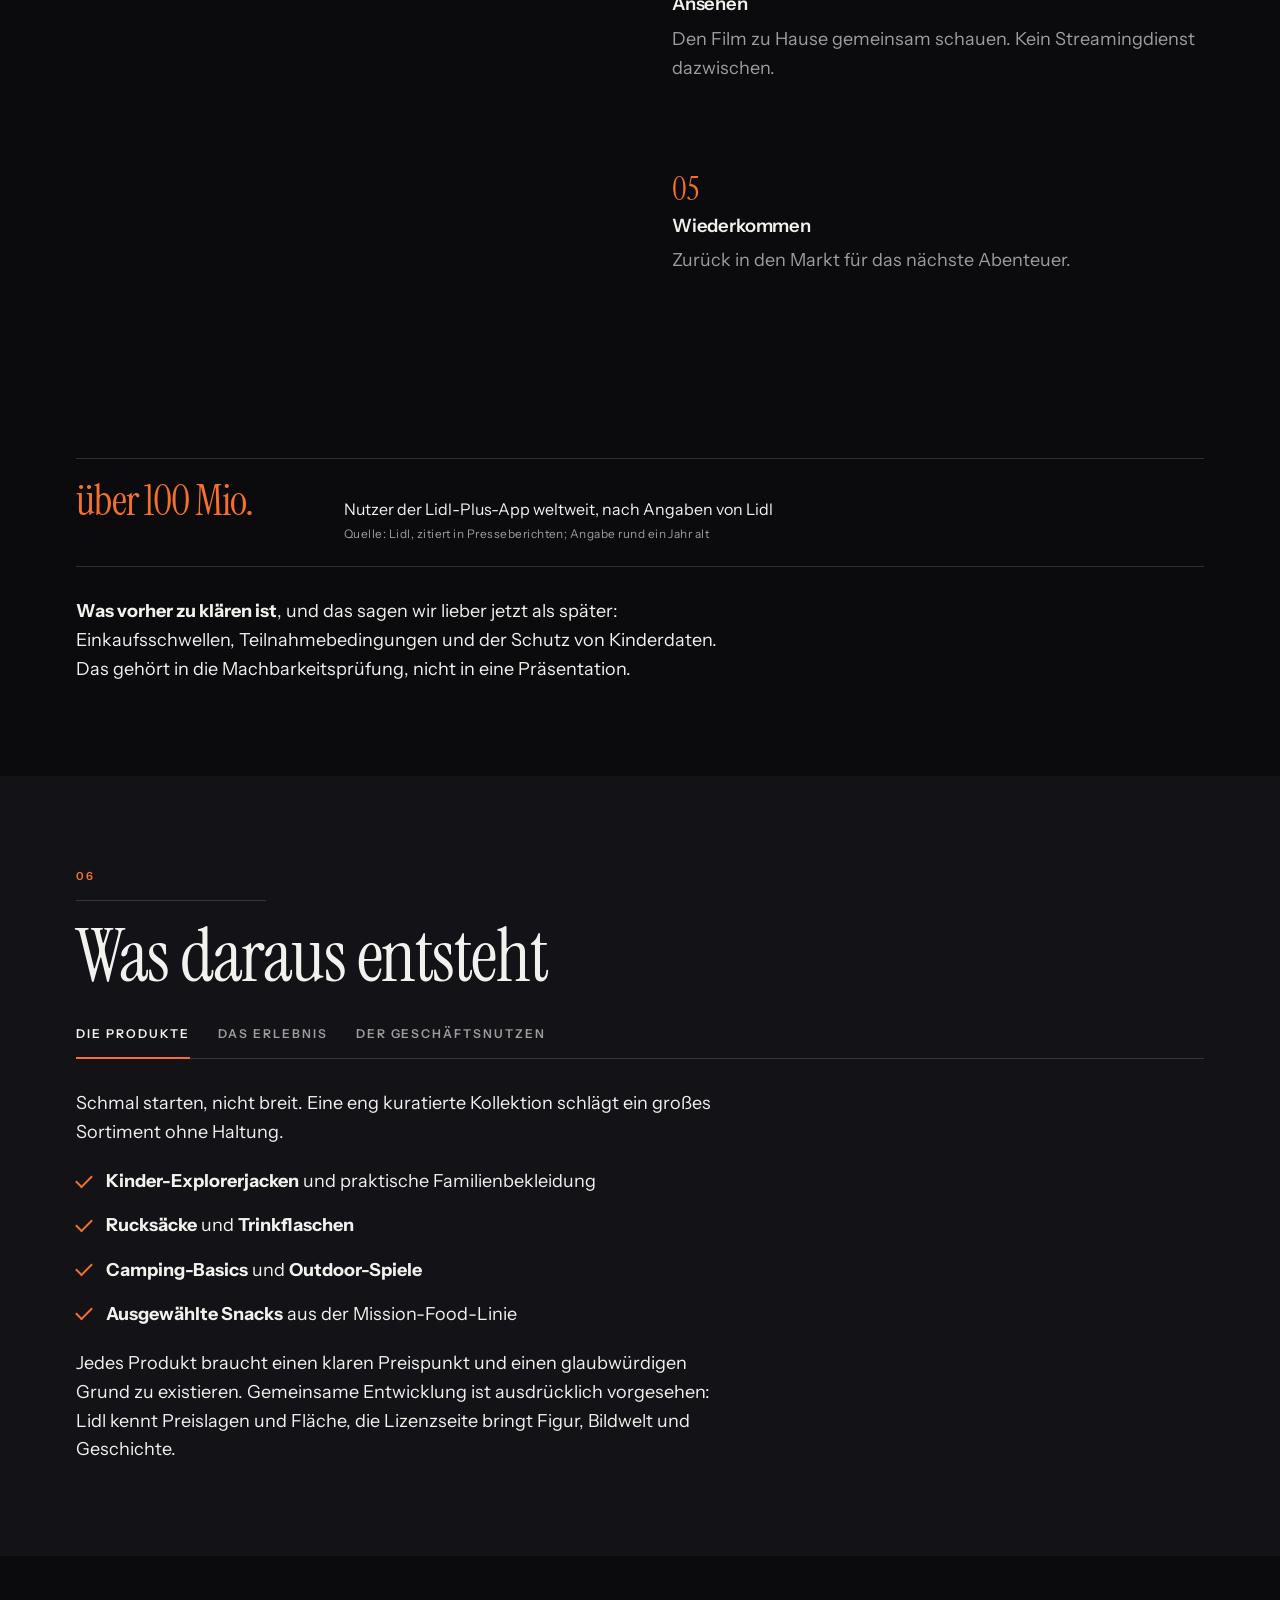
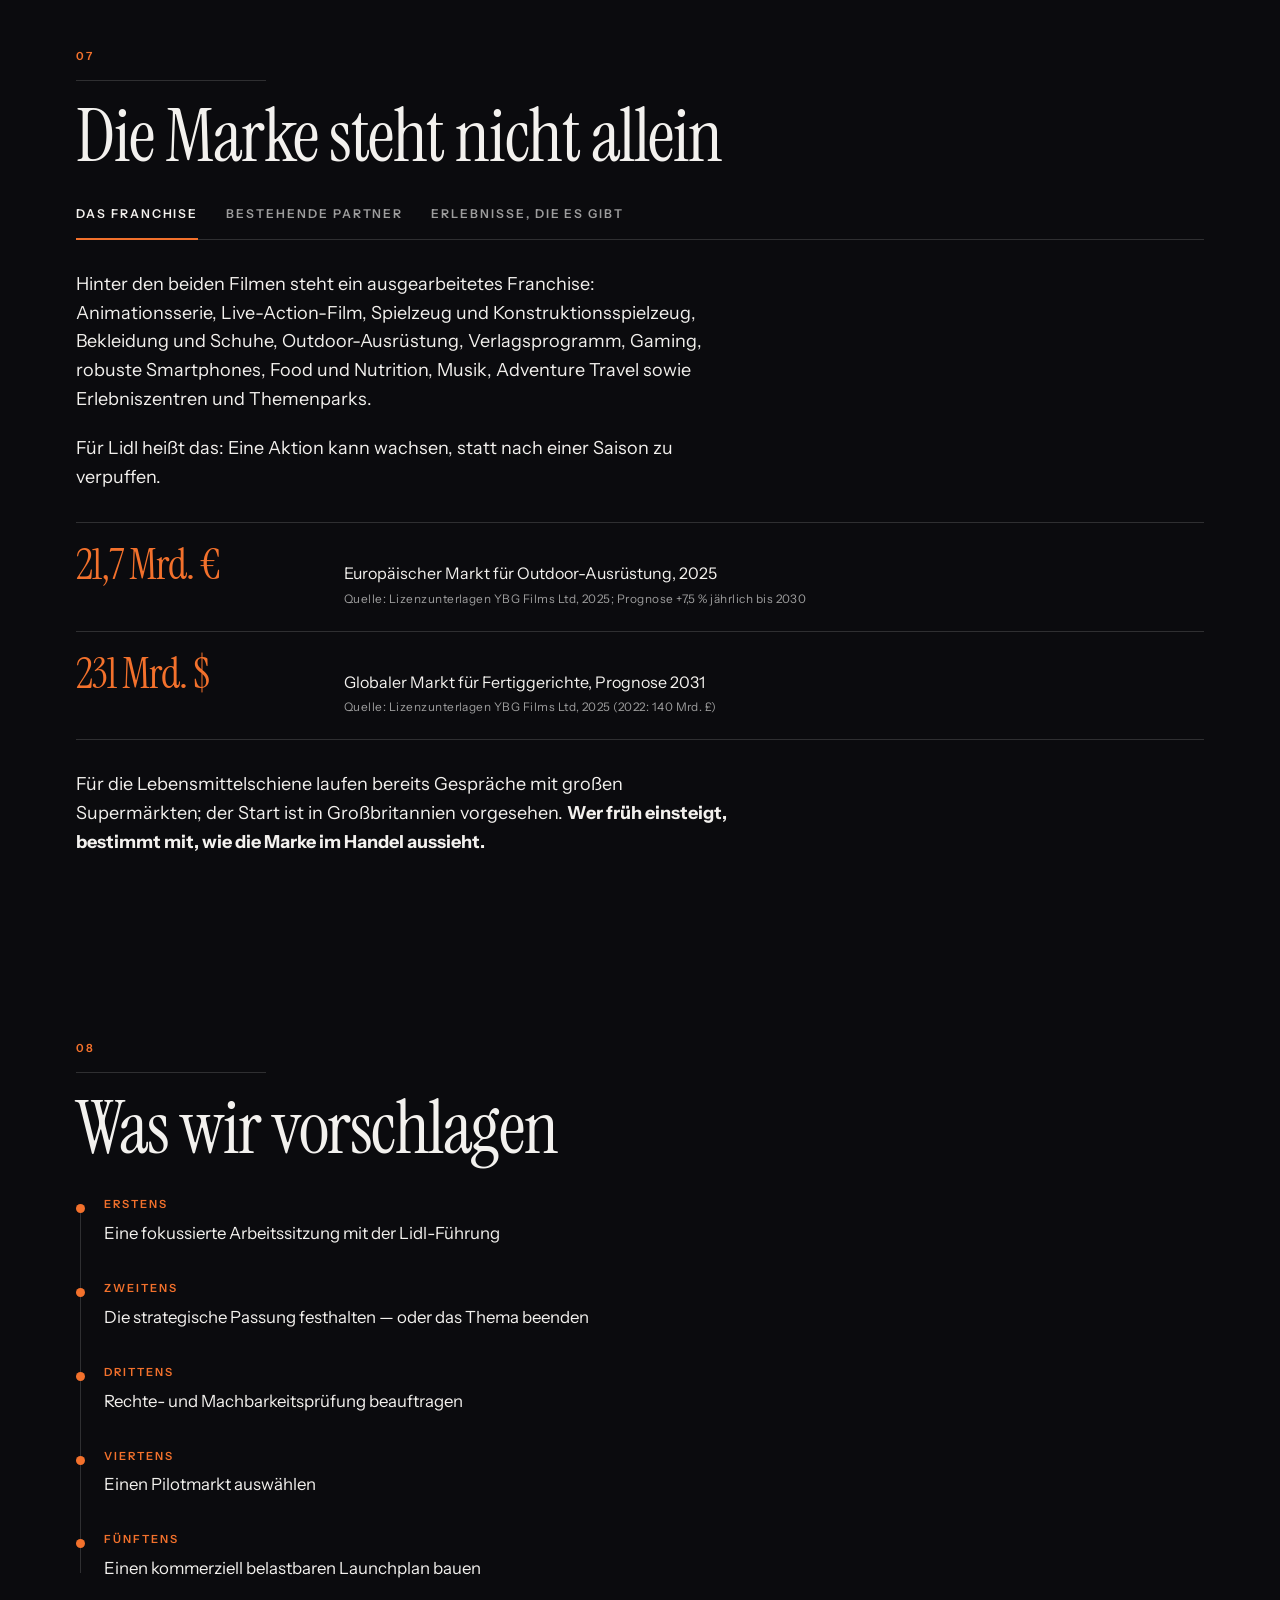
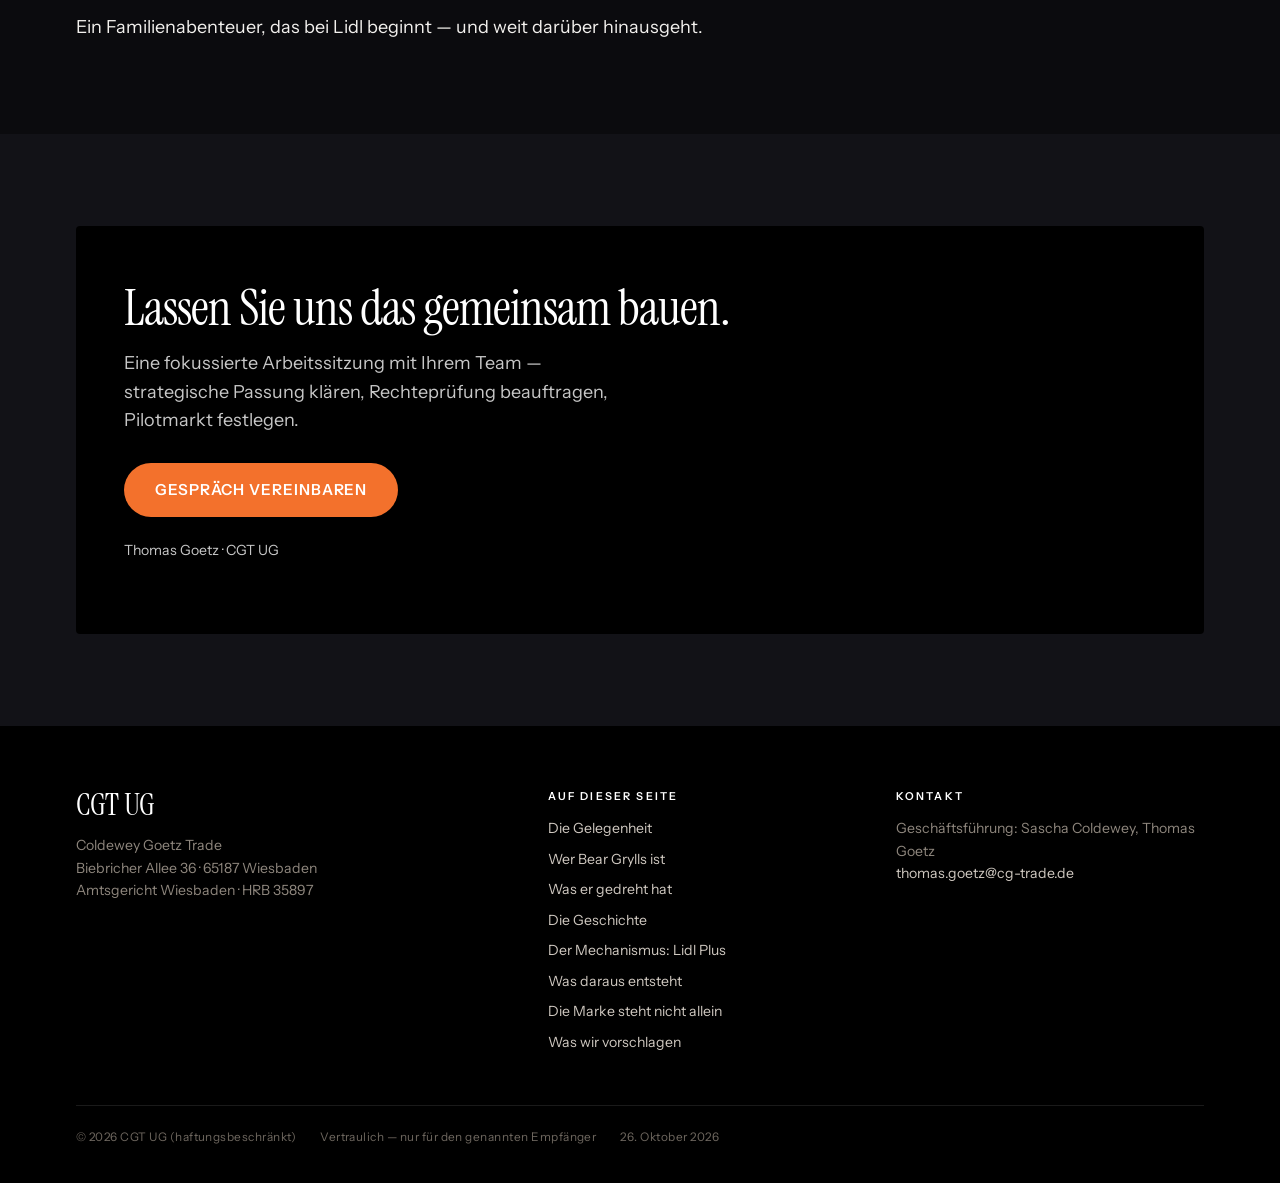
==== commit e986d145: "Lidl-Seite: Lidl-Logo im Hero, Bear-Grylls-Story ausgebaut, Formular raus Drei Rueckmeldungen von Sa" ====
--- a/pitch/site/lidl-bear-grylls-4m3qnb/index.html
+++ b/pitch/site/lidl-bear-grylls-4m3qnb/index.html
@@ -36,7 +36,7 @@
   <div class="fortschritt"></div>
 </header>
 
-<header class="hero"><div class="hero__bild" data-parallax="0.22" style="background-image:url('bilder/keyart-hero.jpg');background-position:22% center"></div><div class="hero__schleier"></div><div class="bahn"><img class="hero__logo" src="bilder/bgya-logo-weiss.png" alt="Bear Grylls Young Adventurer" data-auftritt><div class="hero__schild" data-auftritt>Pitch für LIDL</div><h1 data-auftritt style="--verzug:80ms">Eine neue Welt des Familienabenteuers</h1><p class="hero__claim" data-auftritt style="--verzug:200ms">Zwei fertige Animationsfilme, eine weltbekannte Figur — und Lidl Plus als Schlüssel. Ein Abenteuer, das Familien sehen, kaufen und erleben.</p><div class="hero__fuss" data-auftritt style="--verzug:320ms"><span>Kanal: Strategische Partnerschaft · Konzeptentwurf</span><span>Stand: 26. Oktober 2026</span><span>Thomas Goetz, CGT UG</span></div></div><div class="hero__runter" aria-hidden="true"></div></header>
+<header class="hero"><div class="hero__bild" data-parallax="0.22" style="background-image:url('bilder/keyart-hero.jpg');background-position:22% center"></div><div class="hero__schleier"></div><div class="bahn"><div class="hero__paar" data-auftritt><img class="hero__logo hero__logo--partner" src="bilder/lidl-marke.png" alt="LIDL"><span class="hero__mal" aria-hidden="true">&times;</span><img class="hero__logo" src="bilder/bgya-logo-weiss.png" alt="Bear Grylls Young Adventurer"></div><div class="hero__schild" data-auftritt>Pitch für LIDL</div><h1 data-auftritt style="--verzug:80ms">Eine neue Welt des Familienabenteuers</h1><p class="hero__claim" data-auftritt style="--verzug:200ms">Zwei fertige Animationsfilme, eine weltbekannte Figur — und Lidl Plus als Schlüssel. Ein Abenteuer, das Familien sehen, kaufen und erleben.</p><div class="hero__fuss" data-auftritt style="--verzug:320ms"><span>Kanal: Strategische Partnerschaft · Konzeptentwurf</span><span>Stand: 26. Oktober 2026</span><span>Thomas Goetz, CGT UG</span></div></div><div class="hero__runter" aria-hidden="true"></div></header>
 
 <main id="inhalt">
 <section class="abschnitt" id="die-gelegenheit"><div class="bahn"><header class="abschnitt__kopf" data-auftritt><span class="marke">01</span><h2>Die Gelegenheit</h2></header>
@@ -44,37 +44,55 @@
 <p data-auftritt>Eine international bekannte Figur. Zwei <strong>fertig produzierte</strong> Animationsfilme. Und mit Lidl Plus ein Kanal, der aus Aufmerksamkeit einen Einkauf macht und aus einem Einkauf ein gemeinsames Erlebnis.</p>
 <p data-auftritt>Das ist kein Logo auf Ware. Es ist eine Kette: Die Geschichte weckt Interesse, das Produkt macht sie greifbar, das Erlebnis gibt der Familie einen Grund mitzumachen.</p>
 </div></section>
-<section class="abschnitt abschnitt--hell abschnitt--versetzt" id="warum-bear-grylls"><div class="bahn"><header class="abschnitt__kopf" data-auftritt><span class="marke">02</span><h2>Warum Bear Grylls</h2></header>
-<div class="belege"><div class="beleg" data-auftritt style="--verzug:0ms"><div class="beleg__wert">2 Mrd.</div><div class="beleg__text"><span class="beleg__was">Fernsehreichweite kumuliert, in über 200 Ländern und Territorien</span><span class="beleg__quelle">Bear Grylls Young Adventurer, Lizenzunterlagen YBG Films Ltd, 2025</span></div></div><div class="beleg" data-auftritt style="--verzug:70ms"><div class="beleg__wert">60 Mio.</div><div class="beleg__text"><span class="beleg__was">Pfadfinder weltweit, deren erster Global Scout Ambassador er ist</span><span class="beleg__quelle">YBG Films Ltd, 2025</span></div></div><div class="beleg" data-auftritt style="--verzug:140ms"><div class="beleg__wert">23 Mio.</div><div class="beleg__text"><span class="beleg__was">Follower über alle Plattformen, Schwerpunkte UK, USA, Indien, China</span><span class="beleg__quelle">YBG Films Ltd, 2025</span></div></div><div class="beleg" data-auftritt style="--verzug:210ms"><div class="beleg__wert">20 Mio.</div><div class="beleg__text"><span class="beleg__was">Verkaufte Bücher in 30 Sprachen</span><span class="beleg__quelle">YBG Films Ltd, 2025</span></div></div></div>
-<p data-auftritt>Ausgestrahlt wurde er unter anderem bei Netflix, BBC, Discovery, National Geographic, NBC, ITV, Disney und Apple TV+. „Man vs. Wild&quot; allein erreichte 1,2 Milliarden Zuschauer.</p>
-<p data-auftritt><strong>Wichtiger als jede Reichweite:</strong> Als Chief Scout und erster Global Scout Ambassador steht er für Haltung, nicht für Hype. Eltern müssen bei dieser Marke nicht überlegen.</p>
+<section class="abschnitt abschnitt--hell" id="wer-bear-grylls-ist"><div class="bahn"><header class="abschnitt__kopf" data-auftritt><span class="marke">02</span><h2>Wer Bear Grylls ist</h2></header>
+<div class="reiter" data-auftritt><style>#rt1-0:checked~[data-fuer="rt1-0"]{display:grid}#rt1-0:checked~.reiter__leiste label[for="rt1-0"]{color:var(--tinte);border-color:var(--akzent)}#rt1-1:checked~[data-fuer="rt1-1"]{display:grid}#rt1-1:checked~.reiter__leiste label[for="rt1-1"]{color:var(--tinte);border-color:var(--akzent)}#rt1-2:checked~[data-fuer="rt1-2"]{display:grid}#rt1-2:checked~.reiter__leiste label[for="rt1-2"]{color:var(--tinte);border-color:var(--akzent)}</style><input class="reiter__schalter" type="radio" name="rt1" id="rt1-0" checked><input class="reiter__schalter" type="radio" name="rt1" id="rt1-1"><input class="reiter__schalter" type="radio" name="rt1" id="rt1-2"><div class="reiter__leiste"><label class="reiter__knopf" for="rt1-0">Der Mann</label><label class="reiter__knopf" for="rt1-1">Die Reichweite</label><label class="reiter__knopf" for="rt1-2">Warum das für Familien zählt</label></div><div class="reiter__blatt reiter__blatt--mit-bild" data-fuer="rt1-0"><figure class="reiter__bild"><img src="bilder/bear-live.jpg" alt="Der Mann" loading="lazy" decoding="async"></figure><div><p data-auftritt>Ehemaliger Soldat einer britischen Spezialeinheit, Everest-Besteiger, Autor und Fernsehabenteurer. Seit zwanzig Jahren dieselbe Rolle: der Mann, der zeigt, wie man durchkommt.</p>
+<p data-auftritt>Von Juli 2009 bis September 2024 <strong>Chief Scout des Vereinigten Königreichs</strong> — der jüngste je ernannte, nach Baden-Powell der am zweitlängsten amtierende. Seit 2018 <strong>erster Chief Ambassador of World Scouting</strong>.</p>
+<p data-auftritt>Botschafter des Tusk Trust. Sein Satz unter jeder Unterschrift: <em>Never give up.</em></p></div></div><div class="reiter__blatt" data-fuer="rt1-1"><div><p data-auftritt>Über <strong>zwei Milliarden</strong> Fernsehzuschauer in mehr als <strong>200 Ländern und Territorien</strong>. <strong>23 Millionen</strong> Follower über alle Plattformen, mit Schwerpunkten in Großbritannien, den USA, Indien und China. <strong>20 Millionen</strong> verkaufte Bücher in 30 Sprachen.</p>
+<p data-auftritt>Ausgestrahlt wurde er unter anderem bei Netflix, BBC, Discovery, National Geographic, NBC, ITV, Disney und Apple TV+.</p></div></div><div class="reiter__blatt" data-fuer="rt1-2"><div><p data-auftritt>Als Galionsfigur für <strong>60 Millionen Pfadfinder</strong> weltweit steht er nicht für Hype, sondern für Haltung: Draußen sein, nicht aufgeben, einander helfen.</p>
+<p data-auftritt>Das ist der Unterschied zu einer beliebigen Lizenzfigur. Eltern müssen bei dieser Marke nicht überlegen, ob sie dazu passt — sie kennen sie und sie vertrauen ihr.</p></div></div></div>
+</div></section>
+<section class="abschnitt" id="was-er-gedreht-hat"><div class="bahn"><header class="abschnitt__kopf" data-auftritt><span class="marke">03</span><h2>Was er gedreht hat</h2></header>
+<div class="galerie galerie--drei"><figure data-auftritt="zoom" style="--verzug:0ms"><img src="bilder/show-manvswild.jpg" alt="Man vs Wild — 1,2 Mrd. Zuschauer weltweit" loading="lazy" decoding="async"><figcaption>Man vs Wild — 1,2 Mrd. Zuschauer weltweit</figcaption></figure><figure data-auftritt="zoom" style="--verzug:70ms"><img src="bilder/show-runningwild.jpg" alt="Running Wild — 120 Mio. Zuschauer in den USA" loading="lazy" decoding="async"><figcaption>Running Wild — 120 Mio. Zuschauer in den USA</figcaption></figure><figure data-auftritt="zoom" style="--verzug:140ms"><img src="bilder/show-china.jpg" alt="Absolute China — drittplatzierte Sendung in China" loading="lazy" decoding="async"><figcaption>Absolute China — drittplatzierte Sendung in China</figcaption></figure><figure data-auftritt="zoom" style="--verzug:210ms"><img src="bilder/show-youvswild.jpg" alt="You vs Wild — 25 Mio. Abrufe in 28 Tagen, zwei Emmys" loading="lazy" decoding="async"><figcaption>You vs Wild — 25 Mio. Abrufe in 28 Tagen, zwei Emmys</figcaption></figure><figure data-auftritt="zoom" style="--verzug:280ms"><img src="bilder/show-toughestrace.jpg" alt="World&#x27;s Toughest Race — zum Start Platz 1 auf Amazon Prime" loading="lazy" decoding="async"><figcaption>World&#x27;s Toughest Race — zum Start Platz 1 auf Amazon Prime</figcaption></figure><figure data-auftritt="zoom" style="--verzug:350ms"><img src="bilder/show-island.jpg" alt="The Island — 110 Mio. Zuschauer in Europa" loading="lazy" decoding="async"><figcaption>The Island — 110 Mio. Zuschauer in Europa</figcaption></figure></div>
+<p data-auftritt>Dazu zwei Netflix-Produktionen, die zum Start jeweils auf <strong>Platz 1</strong> standen: <em>Celebrity Bear Hunt</em> und <em>Animals on the Loose</em>. Eine einzige YouTube-Folge mit dem indischen Premierminister erreichte <strong>3,6 Milliarden Online-Impressionen</strong>.</p>
 </div></section>
 <section class="kapitel"><div class="kapitel__bild" style="background-image:url('bilder/keyart-band.jpg')"></div><div class="kapitel__schleier"></div><div class="bahn"><div data-auftritt><span class="kapitel__nummer">Der Inhalt</span><h2 data-auftritt>Zwei Filme sind fertig.</h2>
 <p data-auftritt>Kein Entwicklungsprojekt, keine Absichtserklärung. Zwei abgeschlossene Animationsfilme, die auf einen Starttermin warten.</p></div></div></section>
-<section class="abschnitt" id="was-die-filme-erz-hlen"><div class="bahn"><header class="abschnitt__kopf" data-auftritt><span class="marke">03</span><h2>Was die Filme erzählen</h2></header>
-<p data-auftritt><strong>Bear Grylls Young Adventurer</strong> erzählt von der <em>Green Squad</em> — einem fünfköpfigen Einsatzteam in einer verdeckten Rettungsorganisation, die ausschließlich von Kindern geführt wird: dem Secret Ops Squad. Der neueste Rekrut ist ein vierzehnjähriger Bear Grylls.</p>
-<div class="karten karten--zwei"><div data-auftritt style="--verzug:0ms"><article class="karte"><div class="karte__text"><h3>Endangered — 91 Minuten</h3><p data-auftritt>Schauplatz: die Dschungel von Borneo und Sumatra. Bear tauscht das Klassenzimmer gegen den Regenwald und steht an vorderster Front gegen Abholzung und Artensterben. Nashörner, Raubtiere und ein paar zu freundliche Orang-Utans.</p></div></article></div><div data-auftritt style="--verzug:90ms"><article class="karte"><div class="karte__text"><h3>Icebreaker — 96 Minuten</h3><p data-auftritt>Schauplatz: Sibirien und der Polarkreis. Ein abgestürztes Frachtflugzeug, Menschenleben in Gefahr, Whiteout-Stürme und Wölfe. Diesmal muss die Green Squad vor allem sich selbst retten.</p></div></article></div></div>
+<section class="abschnitt" id="die-geschichte"><div class="bahn"><header class="abschnitt__kopf" data-auftritt><span class="marke">04</span><h2>Die Geschichte</h2></header>
+<p class="fuehrung" data-auftritt><strong>Green Squad</strong> — ein fünfköpfiges Einsatzteam in einer verdeckten Rettungsorganisation, die ausschließlich von Kindern geführt wird: dem <strong>Secret Ops Squad</strong>.</p>
+<p data-auftritt>Der neueste Rekrut ist ein vierzehnjähriger Bear Grylls. Ein eher gewöhnlicher Junge — unsicher, in der Schule gelangweilt —, bis er rekrutiert wird. Erzählt wird, wie er seinen Platz im Team findet: waghalsige Rettungen, extreme Schauplätze, knappes Überleben und Freundschaften, die halten.</p>
+<p data-auftritt>Schnell, komisch und spannend. Für Bears junge Fans die Vorgeschichte zu dem Mann, den sie aus dem Fernsehen kennen.</p>
+<div class="karten karten--zwei"><div data-auftritt style="--verzug:0ms"><article class="karte"><div class="karte__text"><h3>Endangered · 91 Minuten</h3><p data-auftritt>Schauplatz: die Dschungel von Borneo und Sumatra. Bear tauscht das Klassenzimmer gegen den Regenwald und steht an vorderster Front gegen Abholzung und Artensterben. Tödliche Raubtiere, ein wütendes Nashorn und ein paar zu freundliche Orang-Utans.</p>
+<p data-auftritt>Die härteste Prüfung ist eine andere: Bear muss seine Teamkameraden — und sich selbst — davon überzeugen, dass er in die Truppe gehört.</p></div></article></div><div data-auftritt style="--verzug:90ms"><article class="karte"><div class="karte__text"><h3>Icebreaker · 96 Minuten</h3><p data-auftritt>Schauplatz: Sibirien und der Polarkreis. Ein abgestürztes Frachtflugzeug, Menschenleben in Gefahr und die Uhr läuft, bei Temperaturen weit unter null.</p>
+<p data-auftritt>Dazu Whiteout-Stürme, Wölfe und eine Lawine. Diesmal muss die Green Squad vor allem eines: sich selbst retten.</p></div></article></div></div>
 <p class="fuehrung" data-auftritt><strong>Der Vorschlag:</strong> ein exklusives Ansichtsfenster für Lidl-Kundinnen und -Kunden — vorbehaltlich Rechten, Territorien und technischer Machbarkeit.</p>
 </div></section>
-<section class="abschnitt" id="der-mechanismus-lidl-plus"><div class="bahn"><header class="abschnitt__kopf" data-auftritt><span class="marke">04</span><h2>Der Mechanismus: Lidl Plus</h2></header>
+<section class="abschnitt" id="der-mechanismus-lidl-plus"><div class="bahn"><header class="abschnitt__kopf" data-auftritt><span class="marke">05</span><h2>Der Mechanismus: Lidl Plus</h2></header>
 <p class="fuehrung" data-auftritt>Hier entsteht der eigentliche Wert. Nicht in der Lizenz, sondern in der Verbindung von Regal, App und Film.</p>
-<div class="zeitplan"><div class="schritt" data-auftritt="seite" style="--verzug:0ms"><span class="schritt__zeit">Schritt 1</span><span class="schritt__was">Die Kampagne im Markt entdecken — Aktionsfläche, Handzettel, Regal</span></div><div class="schritt" data-auftritt="seite" style="--verzug:110ms"><span class="schritt__zeit">Schritt 2</span><span class="schritt__was">Aktionsprodukte kaufen</span></div><div class="schritt" data-auftritt="seite" style="--verzug:220ms"><span class="schritt__zeit">Schritt 3</span><span class="schritt__was">QR-Code einlösen und den Zugang über Lidl Plus erhalten</span></div><div class="schritt" data-auftritt="seite" style="--verzug:330ms"><span class="schritt__zeit">Schritt 4</span><span class="schritt__was">Den Film zu Hause gemeinsam ansehen</span></div><div class="schritt" data-auftritt="seite" style="--verzug:440ms"><span class="schritt__zeit">Schritt 5</span><span class="schritt__was">Zurückkommen für das nächste Abenteuer</span></div></div>
+<div class="bildwand"><figure class="bildwand__bild"><img src="bilder/lidl-plus-foto.jpg" alt="" loading="lazy" decoding="async"></figure><div class="bildwand__schritte"><div class="bildwand__schritt" data-auftritt><span class="bildwand__zahl">01</span><h3>Entdecken</h3><p data-auftritt>Die Kampagne im Markt: Aktionsfläche, Handzettel, Regal.</p></div><div class="bildwand__schritt" data-auftritt><span class="bildwand__zahl">02</span><h3>Kaufen</h3><p data-auftritt>Aktionsprodukte mitnehmen — die Schwelle entscheidet über die Wirkung.</p></div><div class="bildwand__schritt" data-auftritt><span class="bildwand__zahl">03</span><h3>Freischalten</h3><p data-auftritt>QR-Code einlösen, Zugang über Lidl Plus erhalten.</p></div><div class="bildwand__schritt" data-auftritt><span class="bildwand__zahl">04</span><h3>Ansehen</h3><p data-auftritt>Den Film zu Hause gemeinsam schauen. Kein Streamingdienst dazwischen.</p></div><div class="bildwand__schritt" data-auftritt><span class="bildwand__zahl">05</span><h3>Wiederkommen</h3><p data-auftritt>Zurück in den Markt für das nächste Abenteuer.</p></div></div></div>
 <div class="belege"><div class="beleg" data-auftritt style="--verzug:0ms"><div class="beleg__wert">über 100 Mio.</div><div class="beleg__text"><span class="beleg__was">Nutzer der Lidl-Plus-App weltweit, nach Angaben von Lidl</span><span class="beleg__quelle">Lidl, zitiert in Presseberichten; Angabe rund ein Jahr alt</span></div></div></div>
 <p data-auftritt><strong>Was vorher zu klären ist</strong>, und das sagen wir lieber jetzt als später: Einkaufsschwellen, Teilnahmebedingungen und der Schutz von Kinderdaten. Das gehört in die Machbarkeitsprüfung, nicht in eine Präsentation.</p>
 </div></section>
-<section class="abschnitt abschnitt--hell" id="was-daraus-entsteht"><div class="bahn"><header class="abschnitt__kopf" data-auftritt><span class="marke">05</span><h2>Was daraus entsteht</h2></header>
-<div class="reiter" data-auftritt><style>#rt1-0:checked~[data-fuer="rt1-0"]{display:grid}#rt1-0:checked~.reiter__leiste label[for="rt1-0"]{color:var(--tinte);border-color:var(--akzent)}#rt1-1:checked~[data-fuer="rt1-1"]{display:grid}#rt1-1:checked~.reiter__leiste label[for="rt1-1"]{color:var(--tinte);border-color:var(--akzent)}#rt1-2:checked~[data-fuer="rt1-2"]{display:grid}#rt1-2:checked~.reiter__leiste label[for="rt1-2"]{color:var(--tinte);border-color:var(--akzent)}</style><input class="reiter__schalter" type="radio" name="rt1" id="rt1-0" checked><input class="reiter__schalter" type="radio" name="rt1" id="rt1-1"><input class="reiter__schalter" type="radio" name="rt1" id="rt1-2"><div class="reiter__leiste"><label class="reiter__knopf" for="rt1-0">Die Produkte</label><label class="reiter__knopf" for="rt1-1">Das Erlebnis</label><label class="reiter__knopf" for="rt1-2">Der Geschäftsnutzen</label></div><div class="reiter__blatt" data-fuer="rt1-0"><div><p data-auftritt>Schmal starten, nicht breit. Eine eng kuratierte Kollektion schlägt ein großes Sortiment ohne Haltung.</p>
+<section class="abschnitt abschnitt--hell" id="was-daraus-entsteht"><div class="bahn"><header class="abschnitt__kopf" data-auftritt><span class="marke">06</span><h2>Was daraus entsteht</h2></header>
+<div class="reiter" data-auftritt><style>#rt2-0:checked~[data-fuer="rt2-0"]{display:grid}#rt2-0:checked~.reiter__leiste label[for="rt2-0"]{color:var(--tinte);border-color:var(--akzent)}#rt2-1:checked~[data-fuer="rt2-1"]{display:grid}#rt2-1:checked~.reiter__leiste label[for="rt2-1"]{color:var(--tinte);border-color:var(--akzent)}#rt2-2:checked~[data-fuer="rt2-2"]{display:grid}#rt2-2:checked~.reiter__leiste label[for="rt2-2"]{color:var(--tinte);border-color:var(--akzent)}</style><input class="reiter__schalter" type="radio" name="rt2" id="rt2-0" checked><input class="reiter__schalter" type="radio" name="rt2" id="rt2-1"><input class="reiter__schalter" type="radio" name="rt2" id="rt2-2"><div class="reiter__leiste"><label class="reiter__knopf" for="rt2-0">Die Produkte</label><label class="reiter__knopf" for="rt2-1">Das Erlebnis</label><label class="reiter__knopf" for="rt2-2">Der Geschäftsnutzen</label></div><div class="reiter__blatt" data-fuer="rt2-0"><div><p data-auftritt>Schmal starten, nicht breit. Eine eng kuratierte Kollektion schlägt ein großes Sortiment ohne Haltung.</p>
 <ul class="haken" data-auftritt><li><strong>Kinder-Explorerjacken</strong> und praktische Familienbekleidung</li><li><strong>Rucksäcke</strong> und <strong>Trinkflaschen</strong></li><li><strong>Camping-Basics</strong> und <strong>Outdoor-Spiele</strong></li><li><strong>Ausgewählte Snacks</strong> aus der Mission-Food-Linie</li></ul>
-<p data-auftritt>Jedes Produkt braucht einen klaren Preispunkt und einen glaubwürdigen Grund zu existieren. Gemeinsame Entwicklung ist ausdrücklich vorgesehen: Lidl kennt Preislagen und Fläche, die Lizenzseite bringt Figur, Bildwelt und Geschichte.</p></div></div><div class="reiter__blatt" data-fuer="rt1-1"><div><p data-auftritt>Familien-Abenteuerwochenenden. Naturchallenges. Ferienaktionen. Sorgfältig gestaltete Gewinnerlebnisse.</p>
+<p data-auftritt>Jedes Produkt braucht einen klaren Preispunkt und einen glaubwürdigen Grund zu existieren. Gemeinsame Entwicklung ist ausdrücklich vorgesehen: Lidl kennt Preislagen und Fläche, die Lizenzseite bringt Figur, Bildwelt und Geschichte.</p></div></div><div class="reiter__blatt" data-fuer="rt2-1"><div><p data-auftritt>Familien-Abenteuerwochenenden. Naturchallenges. Ferienaktionen. Sorgfältig gestaltete Gewinnerlebnisse.</p>
 <p data-auftritt>Die Kampagne soll Erinnerungen schaffen, nicht Impressionen zählen.</p>
-<p data-auftritt>Darüber hinaus — ausdrücklich als Zusatz, nicht als Fundament — ließe sich das Thema mit bestehenden Lidl-Initiativen zu Nachhaltigkeit und Familie verbinden. Ein konkretes Programm wäre mit Ihrem CSR-Team zu entwickeln, mit messbaren Ergebnissen und belegbaren Umweltaussagen.</p></div></div><div class="reiter__blatt" data-fuer="rt1-2"><div><p data-auftritt><strong>Für Lidl:</strong> Kategorieumsatz und Frequenz. Kundenbindung über Lidl Plus. Eine unverwechselbare Markenerzählung in den Schlüsselmärkten — etwas, das kein Wettbewerber einfach nachkaufen kann.</p>
+<p data-auftritt>Darüber hinaus — ausdrücklich als Zusatz, nicht als Fundament — ließe sich das Thema mit bestehenden Lidl-Initiativen zu Nachhaltigkeit und Familie verbinden. Ein konkretes Programm wäre mit Ihrem CSR-Team zu entwickeln, mit messbaren Ergebnissen und belegbaren Umweltaussagen.</p></div></div><div class="reiter__blatt" data-fuer="rt2-2"><div><p data-auftritt><strong>Für Lidl:</strong> Kategorieumsatz und Frequenz. Kundenbindung über Lidl Plus. Eine unverwechselbare Markenerzählung in den Schlüsselmärkten — etwas, das kein Wettbewerber einfach nachkaufen kann.</p>
 <p data-auftritt><strong>Für die Rechteinhaber:</strong> Lizenzwert, Filmreichweite und die Perspektive auf ein dauerhaftes Franchise statt einer einmaligen Aktion.</p>
 <p data-auftritt>Gemessen wird der Pilot an inkrementellen Ergebnissen — nicht an Reichweitenzahlen in einer Abschlusspräsentation.</p></div></div></div>
 </div></section>
-<section class="abschnitt" id="was-wir-vorschlagen"><div class="bahn"><header class="abschnitt__kopf" data-auftritt><span class="marke">06</span><h2>Was wir vorschlagen</h2></header>
+<section class="abschnitt" id="die-marke-steht-nicht-allein"><div class="bahn"><header class="abschnitt__kopf" data-auftritt><span class="marke">07</span><h2>Die Marke steht nicht allein</h2></header>
+<div class="reiter" data-auftritt><style>#rt3-0:checked~[data-fuer="rt3-0"]{display:grid}#rt3-0:checked~.reiter__leiste label[for="rt3-0"]{color:var(--tinte);border-color:var(--akzent)}#rt3-1:checked~[data-fuer="rt3-1"]{display:grid}#rt3-1:checked~.reiter__leiste label[for="rt3-1"]{color:var(--tinte);border-color:var(--akzent)}#rt3-2:checked~[data-fuer="rt3-2"]{display:grid}#rt3-2:checked~.reiter__leiste label[for="rt3-2"]{color:var(--tinte);border-color:var(--akzent)}</style><input class="reiter__schalter" type="radio" name="rt3" id="rt3-0" checked><input class="reiter__schalter" type="radio" name="rt3" id="rt3-1"><input class="reiter__schalter" type="radio" name="rt3" id="rt3-2"><div class="reiter__leiste"><label class="reiter__knopf" for="rt3-0">Das Franchise</label><label class="reiter__knopf" for="rt3-1">Bestehende Partner</label><label class="reiter__knopf" for="rt3-2">Erlebnisse, die es gibt</label></div><div class="reiter__blatt" data-fuer="rt3-0"><div><p data-auftritt>Hinter den beiden Filmen steht ein ausgearbeitetes Franchise: Animationsserie, Live-Action-Film, Spielzeug und Konstruktionsspielzeug, Bekleidung und Schuhe, Outdoor-Ausrüstung, Verlagsprogramm, Gaming, robuste Smartphones, Food und Nutrition, Musik, Adventure Travel sowie Erlebniszentren und Themenparks.</p>
+<p data-auftritt>Für Lidl heißt das: Eine Aktion kann wachsen, statt nach einer Saison zu verpuffen.</p></div></div><div class="reiter__blatt" data-fuer="rt3-1"><div><p data-auftritt><strong>Jack Wolfskin</strong> — eine globale Zusammenarbeit mit eigenem „Discovery Team&quot;. Eine deutsche Outdoor-Marke, die dieselbe Zielgruppe anspricht.</p>
+<p data-auftritt><strong>Luminox</strong> — offizieller Uhrenpartner, Schweizer Abenteueruhren.</p>
+<p data-auftritt>Beide zeigen, dass die Marke im Handel funktioniert und Partner findet, die etwas zu verlieren haben.</p></div></div><div class="reiter__blatt" data-fuer="rt3-2"><div><p data-auftritt>Die <strong>Survival Academy</strong> arbeitet weltweit. In Großbritannien laufen <strong>The Bear Grylls Adventure</strong> und das Festival <strong>Gone Wild</strong>. In China ist ein Themenpark in Planung.</p>
+<p data-auftritt>Das ist keine Idee für später, sondern eine bestehende Infrastruktur, an die sich eine Handelskampagne anhängen kann.</p></div></div></div>
+<div class="belege"><div class="beleg" data-auftritt style="--verzug:0ms"><div class="beleg__wert">21,7 Mrd. €</div><div class="beleg__text"><span class="beleg__was">Europäischer Markt für Outdoor-Ausrüstung, 2025</span><span class="beleg__quelle">Lizenzunterlagen YBG Films Ltd, 2025; Prognose +7,5 % jährlich bis 2030</span></div></div><div class="beleg" data-auftritt style="--verzug:70ms"><div class="beleg__wert">231 Mrd. $</div><div class="beleg__text"><span class="beleg__was">Globaler Markt für Fertiggerichte, Prognose 2031</span><span class="beleg__quelle">Lizenzunterlagen YBG Films Ltd, 2025 (2022: 140 Mrd. £)</span></div></div></div>
+<p data-auftritt>Für die Lebensmittelschiene laufen bereits Gespräche mit großen Supermärkten; der Start ist in Großbritannien vorgesehen. <strong>Wer früh einsteigt, bestimmt mit, wie die Marke im Handel aussieht.</strong></p>
+</div></section>
+<section class="abschnitt" id="was-wir-vorschlagen"><div class="bahn"><header class="abschnitt__kopf" data-auftritt><span class="marke">08</span><h2>Was wir vorschlagen</h2></header>
 <div class="zeitplan"><div class="schritt" data-auftritt="seite" style="--verzug:0ms"><span class="schritt__zeit">Erstens</span><span class="schritt__was">Eine fokussierte Arbeitssitzung mit der Lidl-Führung</span></div><div class="schritt" data-auftritt="seite" style="--verzug:110ms"><span class="schritt__zeit">Zweitens</span><span class="schritt__was">Die strategische Passung festhalten — oder das Thema beenden</span></div><div class="schritt" data-auftritt="seite" style="--verzug:220ms"><span class="schritt__zeit">Drittens</span><span class="schritt__was">Rechte- und Machbarkeitsprüfung beauftragen</span></div><div class="schritt" data-auftritt="seite" style="--verzug:330ms"><span class="schritt__zeit">Viertens</span><span class="schritt__was">Einen Pilotmarkt auswählen</span></div><div class="schritt" data-auftritt="seite" style="--verzug:440ms"><span class="schritt__zeit">Fünftens</span><span class="schritt__was">Einen kommerziell belastbaren Launchplan bauen</span></div></div>
 <p data-auftritt>Ein Familienabenteuer, das bei Lidl beginnt — und weit darüber hinausgeht.</p>
-<form class="formular" data-auftritt data-mailto="thomas.goetz@cg-trade.de" data-betreff="Eine neue Welt des Familienabenteuers — Anfrage" action="mailto:thomas.goetz@cg-trade.de" method="post" enctype="text/plain"><h3>Sagen Sie uns, was Sie brauchen</h3><p data-auftritt>Einen Termin, die Unterlagen zur Lizenz oder eine Rechteauskunft — schreiben Sie kurz, worum es geht.</p><div class="feld feld--doppelt"><div><label for="f-firma">Unternehmen</label><input id="f-firma" name="Unternehmen" type="text" autocomplete="organization" required></div><div><label for="f-name">Ihr Name</label><input id="f-name" name="Name" type="text" autocomplete="name" required></div></div><div class="feld feld--doppelt"><div><label for="f-mail">E-Mail</label><input id="f-mail" name="E-Mail" type="email" autocomplete="email" required></div><div><label for="f-tel">Telefon <span style="text-transform:none;letter-spacing:0">(optional)</span></label><input id="f-tel" name="Telefon" type="tel" autocomplete="tel"></div></div><div class="feld"><label for="f-anliegen">Worum geht es?</label><select id="f-anliegen" name="Anliegen"><option>Muster anfordern</option><option>Kalkulation und Konditionen</option><option>Termin vereinbaren</option><option>Allgemeine Frage</option></select></div><div class="feld"><label for="f-text">Ihre Nachricht</label><textarea id="f-text" name="Nachricht" rows="5"></textarea></div><div class="knopfreihe"><button class="knopf knopf--voll" type="submit">Nachricht senden</button></div><p class="formular__hinweis">Mit dem Absenden öffnet sich Ihr E-Mail-Programm mit einer fertigen Nachricht an thomas.goetz@cg-trade.de. Es werden keine Daten an Dritte übertragen.</p></form>
 </div></section>
 
 <section class="abschnitt abschnitt--hell" id="kontakt"><div class="bahn"><div class="kontakt" data-auftritt><h3>Lassen Sie uns das gemeinsam bauen.</h3><p>Eine fokussierte Arbeitssitzung mit Ihrem Team — strategische Passung klären, Rechteprüfung beauftragen, Pilotmarkt festlegen.</p><div class="knopfreihe"><a class="knopf knopf--voll" href="mailto:thomas.goetz@cg-trade.de?subject=Eine%20neue%20Welt%20des%20Familienabenteuers%20%E2%80%94%20R%C3%BCckfrage">Gespräch vereinbaren</a></div><p style="margin-top:22px;font-size:.88rem">Thomas Goetz &middot; CGT UG</p></div></div></section>
@@ -85,7 +103,7 @@
   <div class="bahn">
     <div class="fuss__zeile">
       <div class="fuss__spalte"><span class="fuss__marke">CGT UG</span>Coldewey Goetz Trade<br>Biebricher Allee 36 · 65187 Wiesbaden<br>Amtsgericht Wiesbaden · HRB 35897</div>
-      <div class="fuss__spalte"><h4>Auf dieser Seite</h4><ul><li><a href="#die-gelegenheit">Die Gelegenheit</a></li><li><a href="#warum-bear-grylls">Warum Bear Grylls</a></li><li><a href="#was-die-filme-erz-hlen">Was die Filme erzählen</a></li><li><a href="#der-mechanismus-lidl-plus">Der Mechanismus: Lidl Plus</a></li><li><a href="#was-daraus-entsteht">Was daraus entsteht</a></li><li><a href="#was-wir-vorschlagen">Was wir vorschlagen</a></li></ul></div>
+      <div class="fuss__spalte"><h4>Auf dieser Seite</h4><ul><li><a href="#die-gelegenheit">Die Gelegenheit</a></li><li><a href="#wer-bear-grylls-ist">Wer Bear Grylls ist</a></li><li><a href="#was-er-gedreht-hat">Was er gedreht hat</a></li><li><a href="#die-geschichte">Die Geschichte</a></li><li><a href="#der-mechanismus-lidl-plus">Der Mechanismus: Lidl Plus</a></li><li><a href="#was-daraus-entsteht">Was daraus entsteht</a></li><li><a href="#die-marke-steht-nicht-allein">Die Marke steht nicht allein</a></li><li><a href="#was-wir-vorschlagen">Was wir vorschlagen</a></li></ul></div>
       <div class="fuss__spalte"><h4>Kontakt</h4>Geschäftsführung: Sascha Coldewey, Thomas Goetz<br><a href="mailto:thomas.goetz@cg-trade.de">thomas.goetz@cg-trade.de</a></div>
     </div>
     <div class="fuss__recht">
--- a/pitch/site/lidl-bear-grylls-4m3qnb/assets/stil.css
+++ b/pitch/site/lidl-bear-grylls-4m3qnb/assets/stil.css
@@ -274,6 +274,19 @@
 
 .hero__logo { height: 46px; width: auto; margin-bottom: 30px; }
 
+/* Doppel aus Empfaenger- und Markenlogo */
+.hero__paar {
+  display: flex; align-items: center; flex-wrap: wrap;
+  gap: 14px 18px; margin-bottom: 30px;
+}
+.hero__paar .hero__logo { margin-bottom: 0; }
+.hero__logo--partner { height: 60px; border-radius: 6px; }
+.hero__mal {
+  font-family: var(--schrift); font-weight: 300;
+  font-size: 1.5rem; line-height: 1;
+  color: rgba(255,255,255,.45);
+}
+
 .hero h1 { color: #fff; margin-bottom: .25em; }
 
 .hero__claim {
@@ -943,7 +956,9 @@
   body { font-size: 18px; }
   .abschnitt { padding-block: 76px; }
   .hero { padding-bottom: 92px; }
-  .hero__logo { height: 60px; }
+  .hero__logo { height: 56px; }
+  .hero__logo--partner { height: 78px; }
+  .hero__mal { font-size: 1.9rem; }
   .hero__fuss { flex-direction: row; gap: 10px 32px; }
   .hero__runter { display: block; }
   .kopf__logo span { display: inline; }
@@ -975,6 +990,8 @@
   .slider__steuer { display: flex; }
   .slider__hinweis { display: none; }
   .galerie { grid-template-columns: repeat(4, 1fr); }
+  .galerie--drei { grid-template-columns: repeat(3, 1fr); }
+  .galerie--zwei { grid-template-columns: repeat(2, 1fr); }
   .prospekt__blatt { grid-template-columns: repeat(3, 1fr); }
   .beleg { grid-template-columns: 240px 1fr; }
 
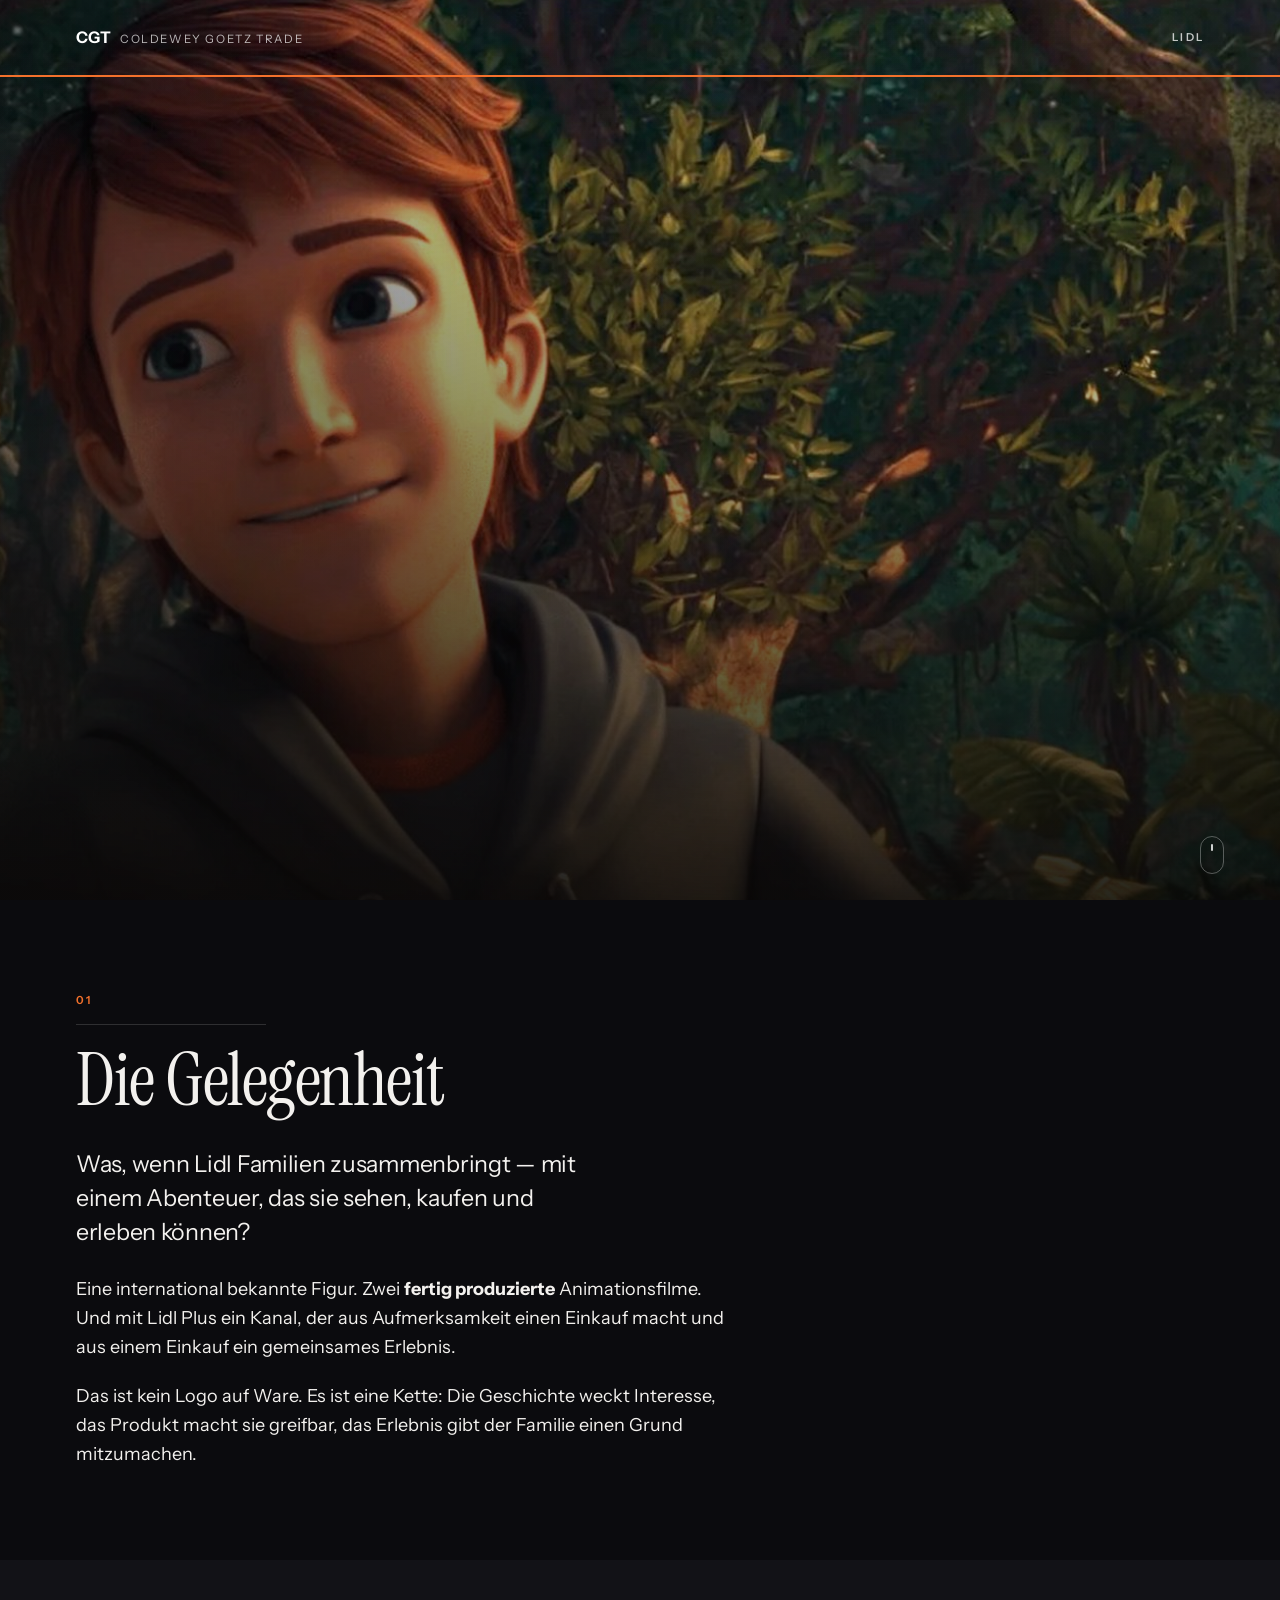
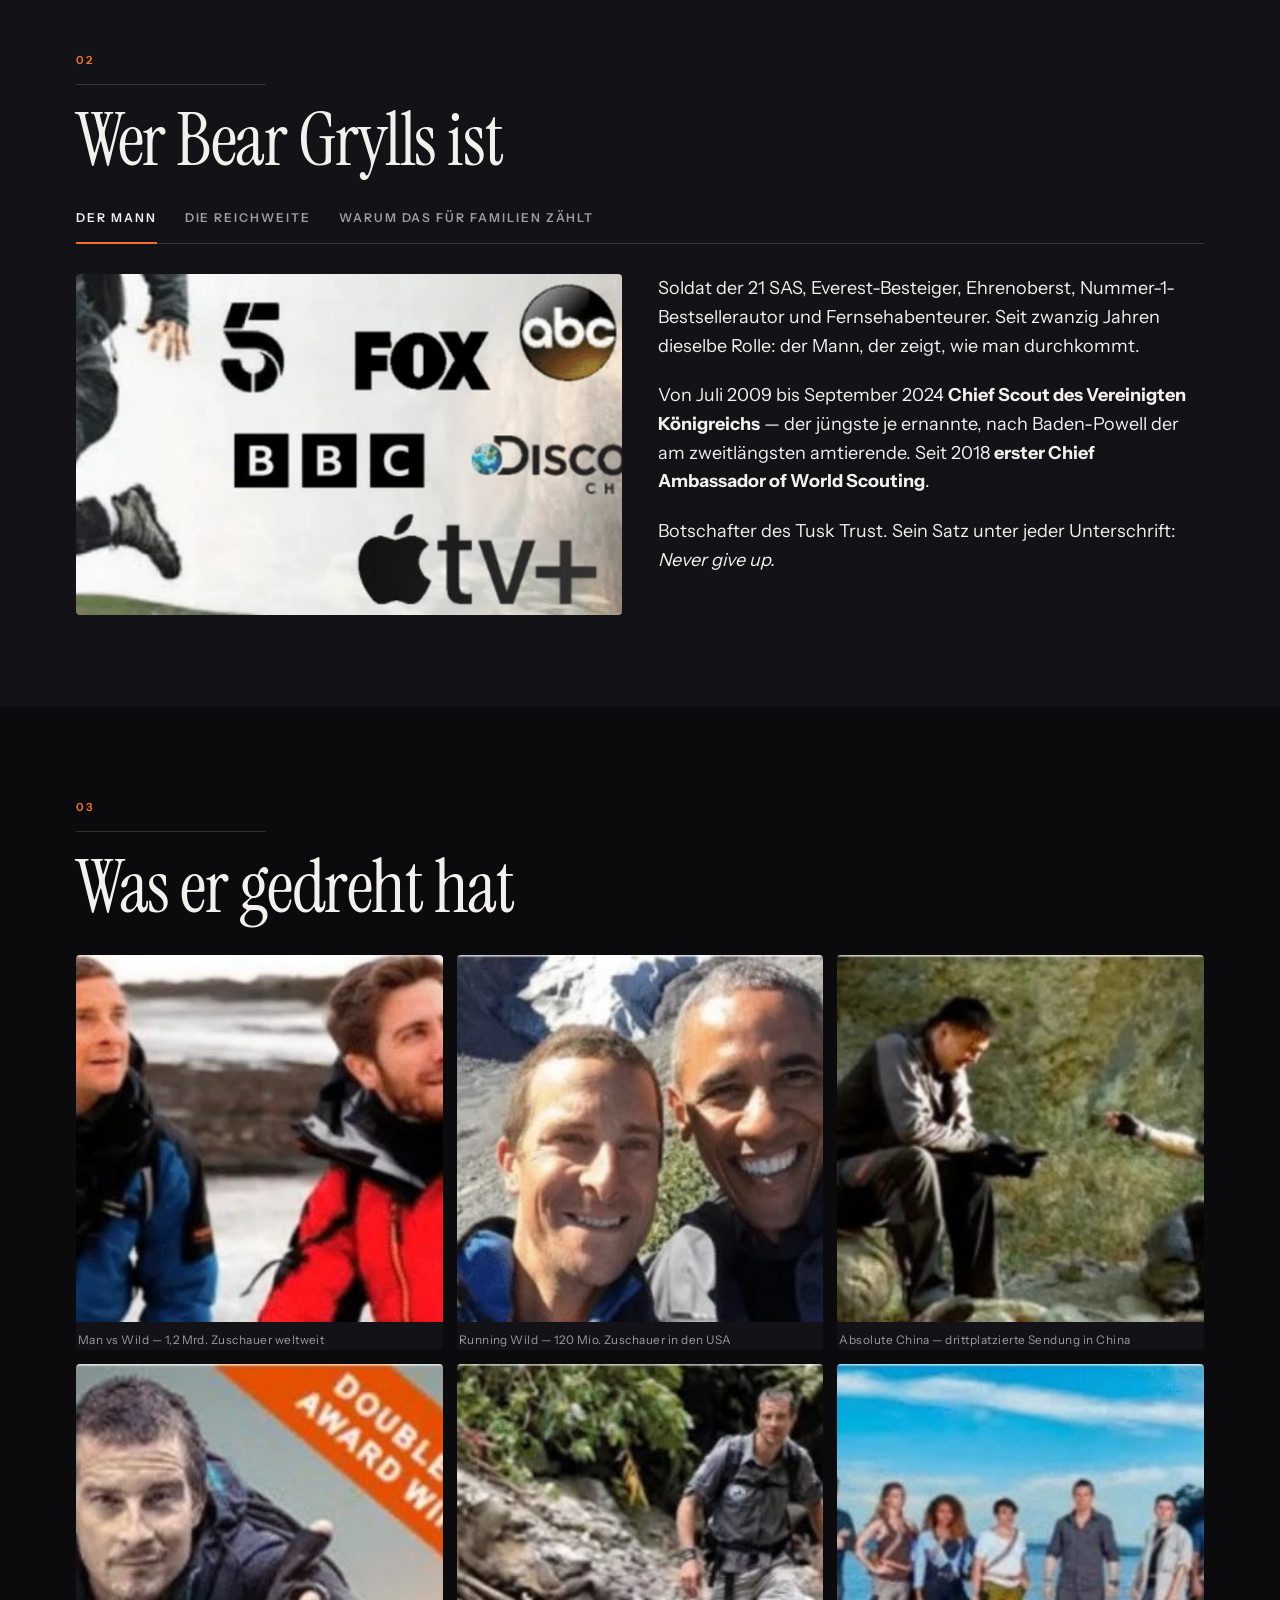
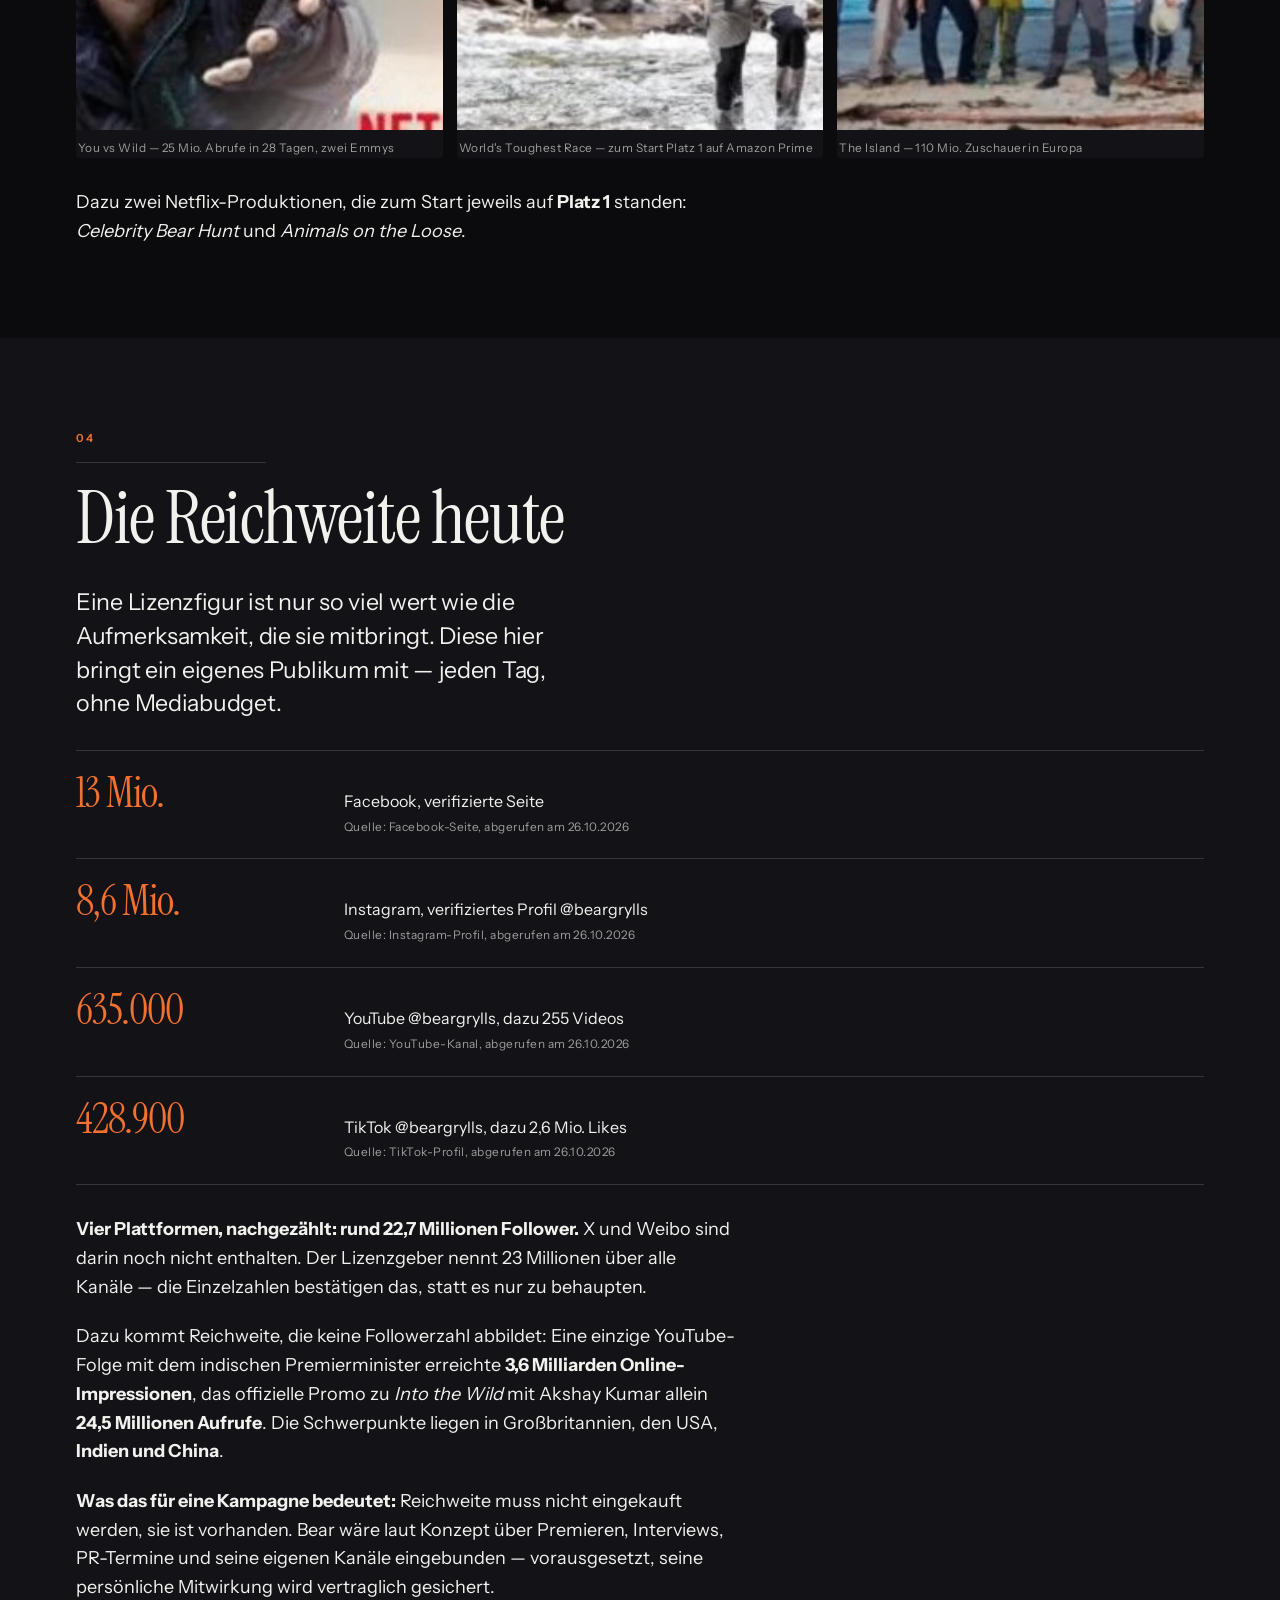
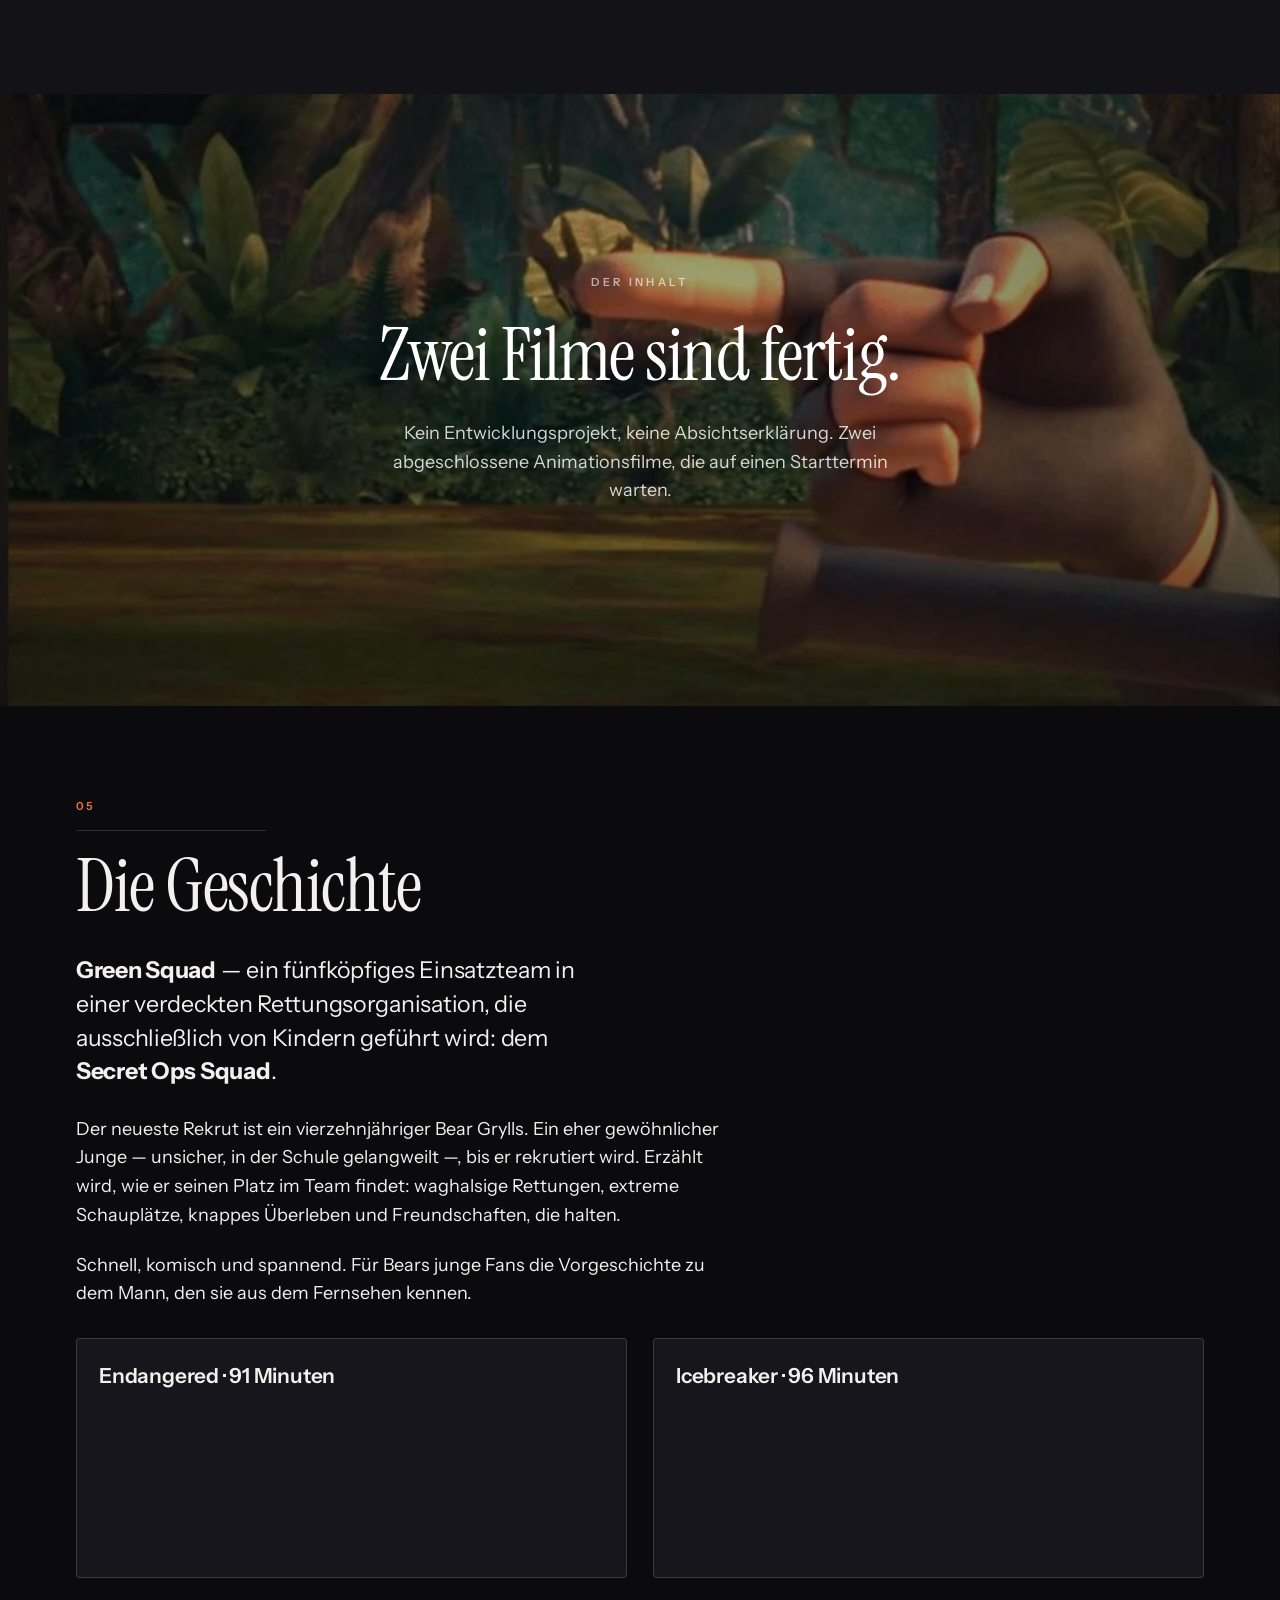
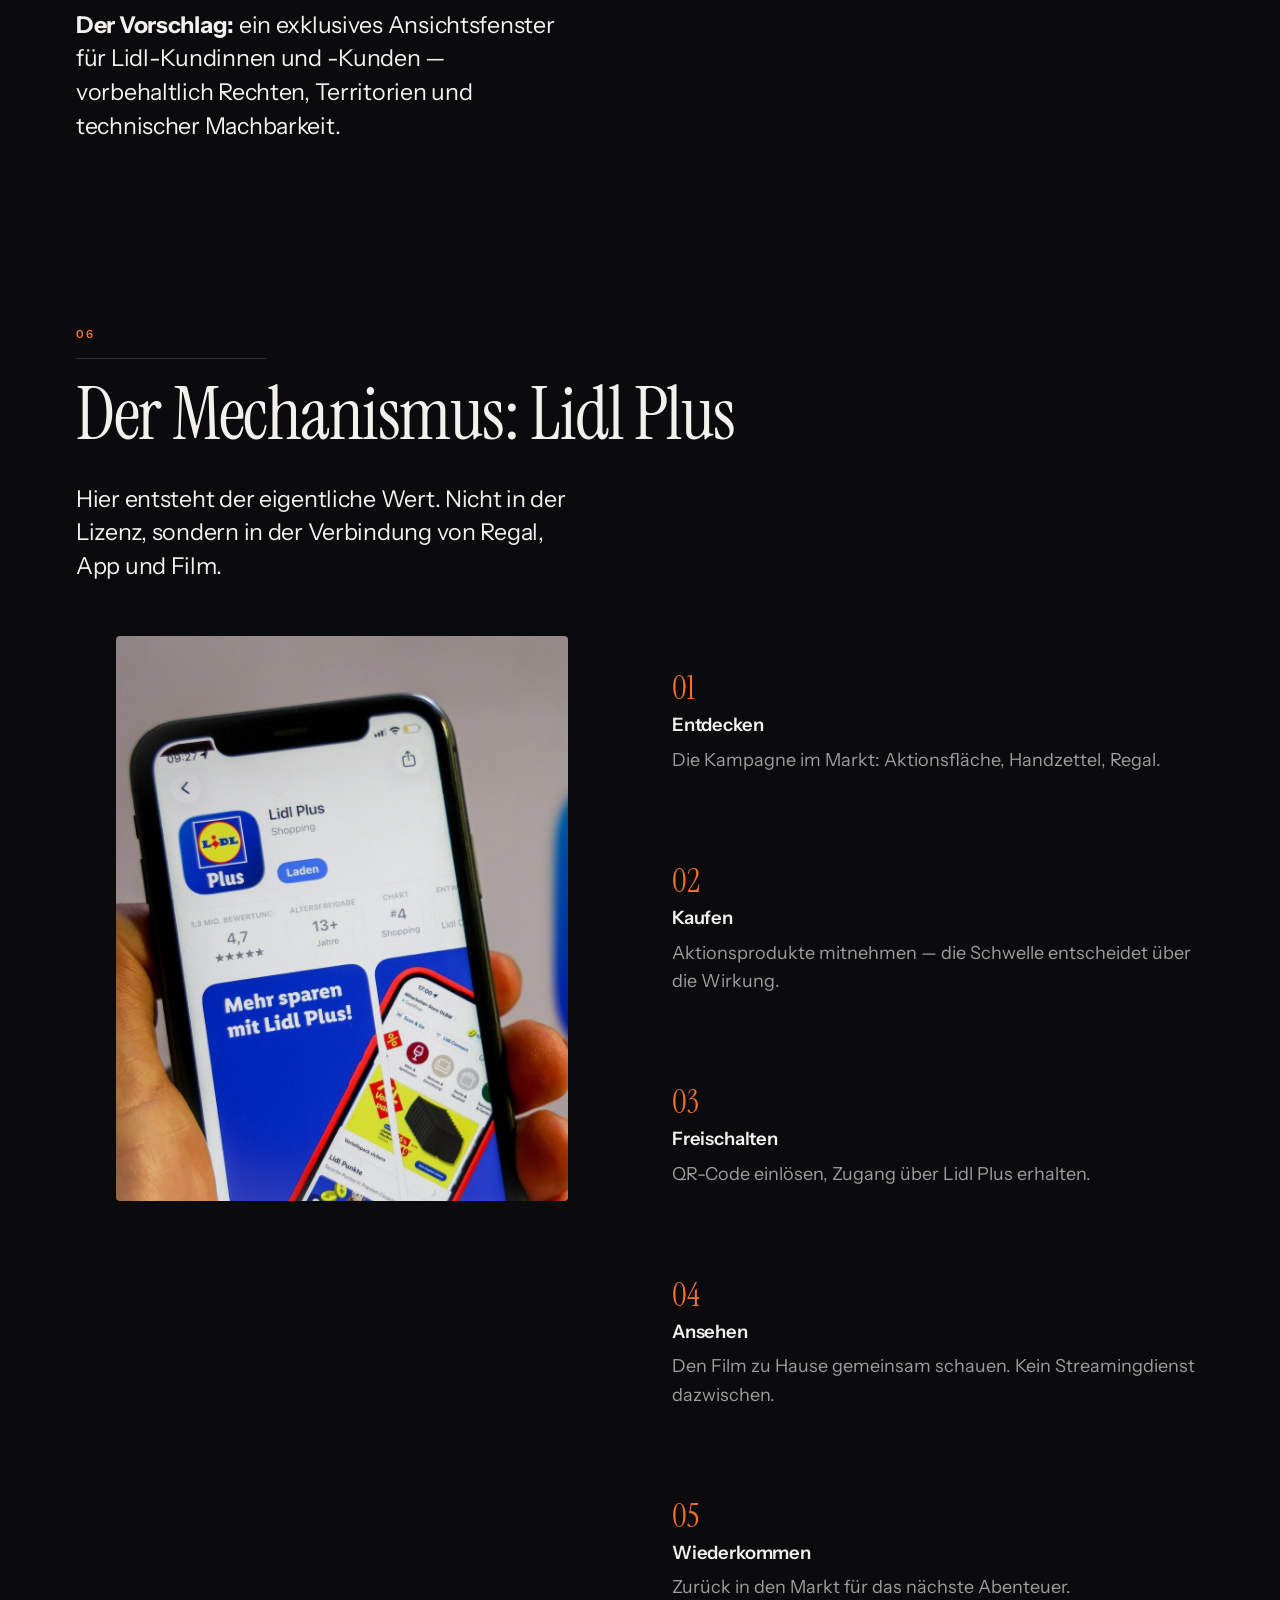
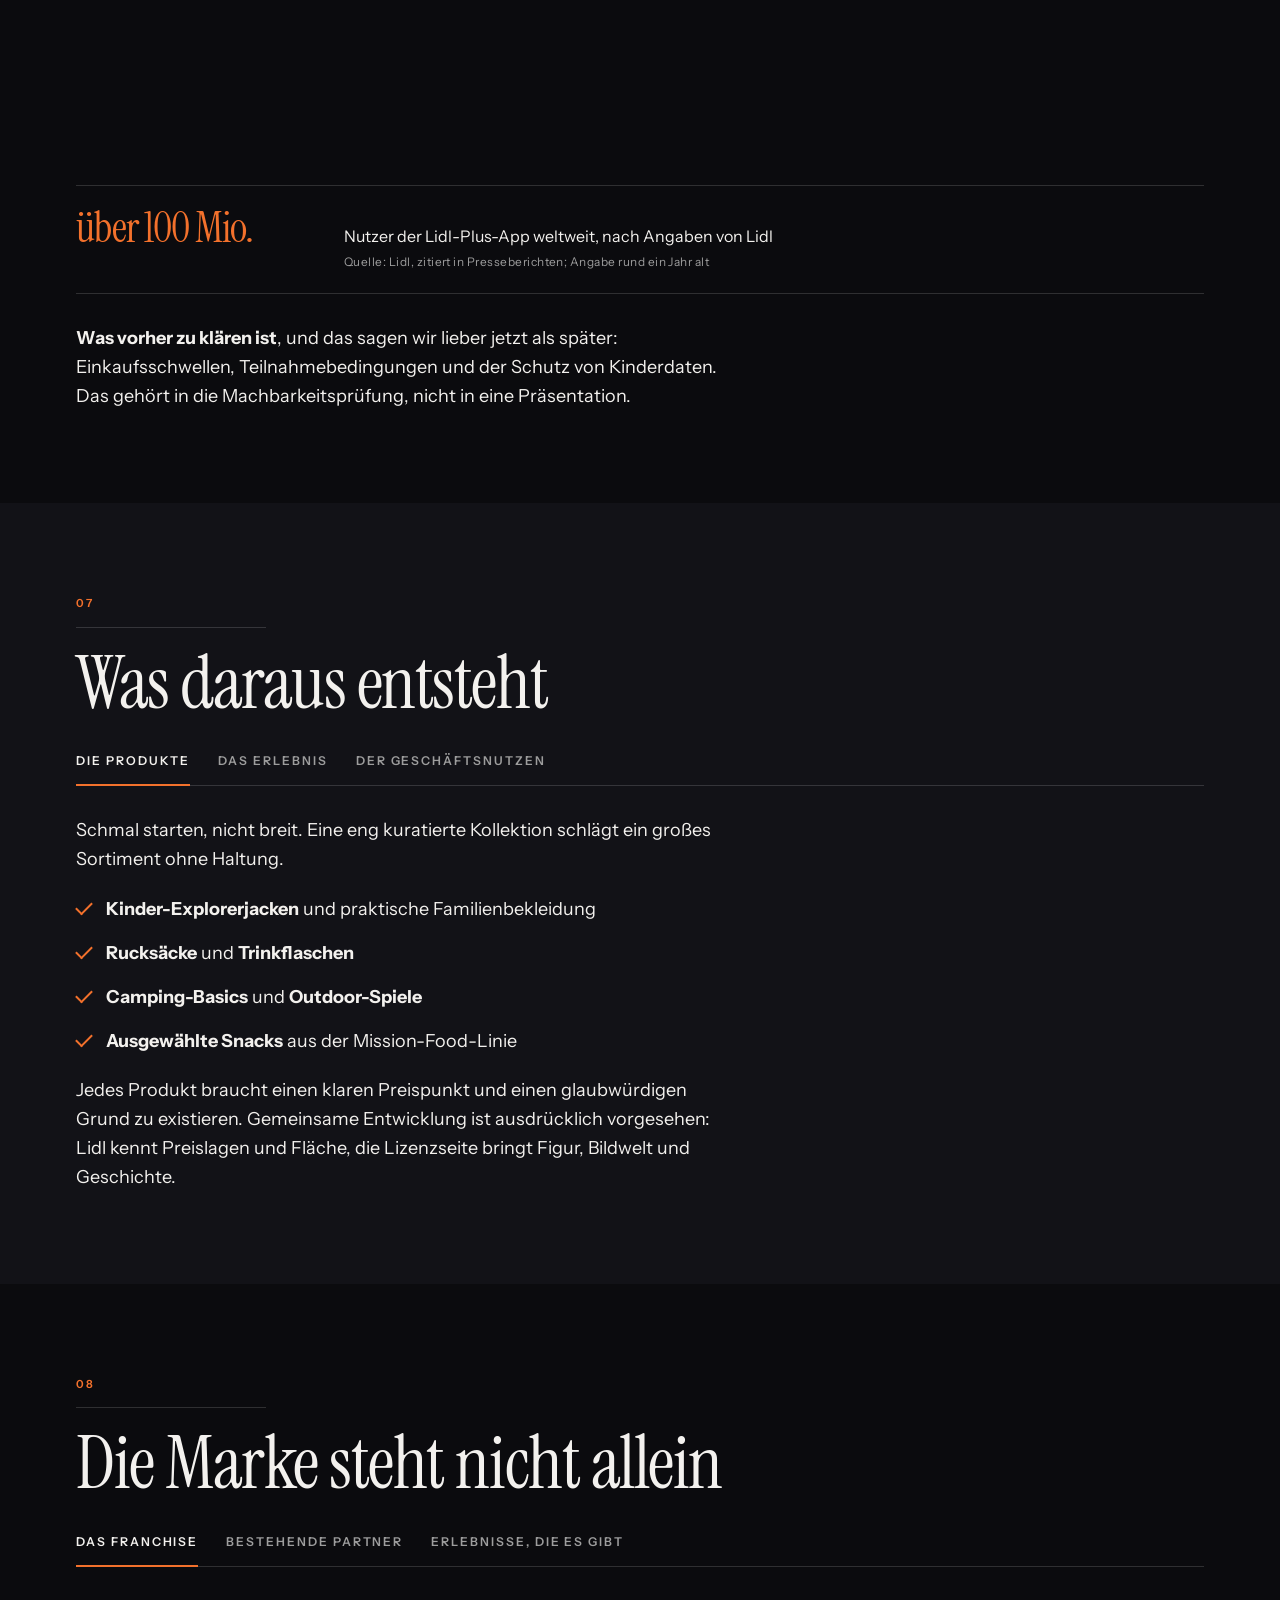
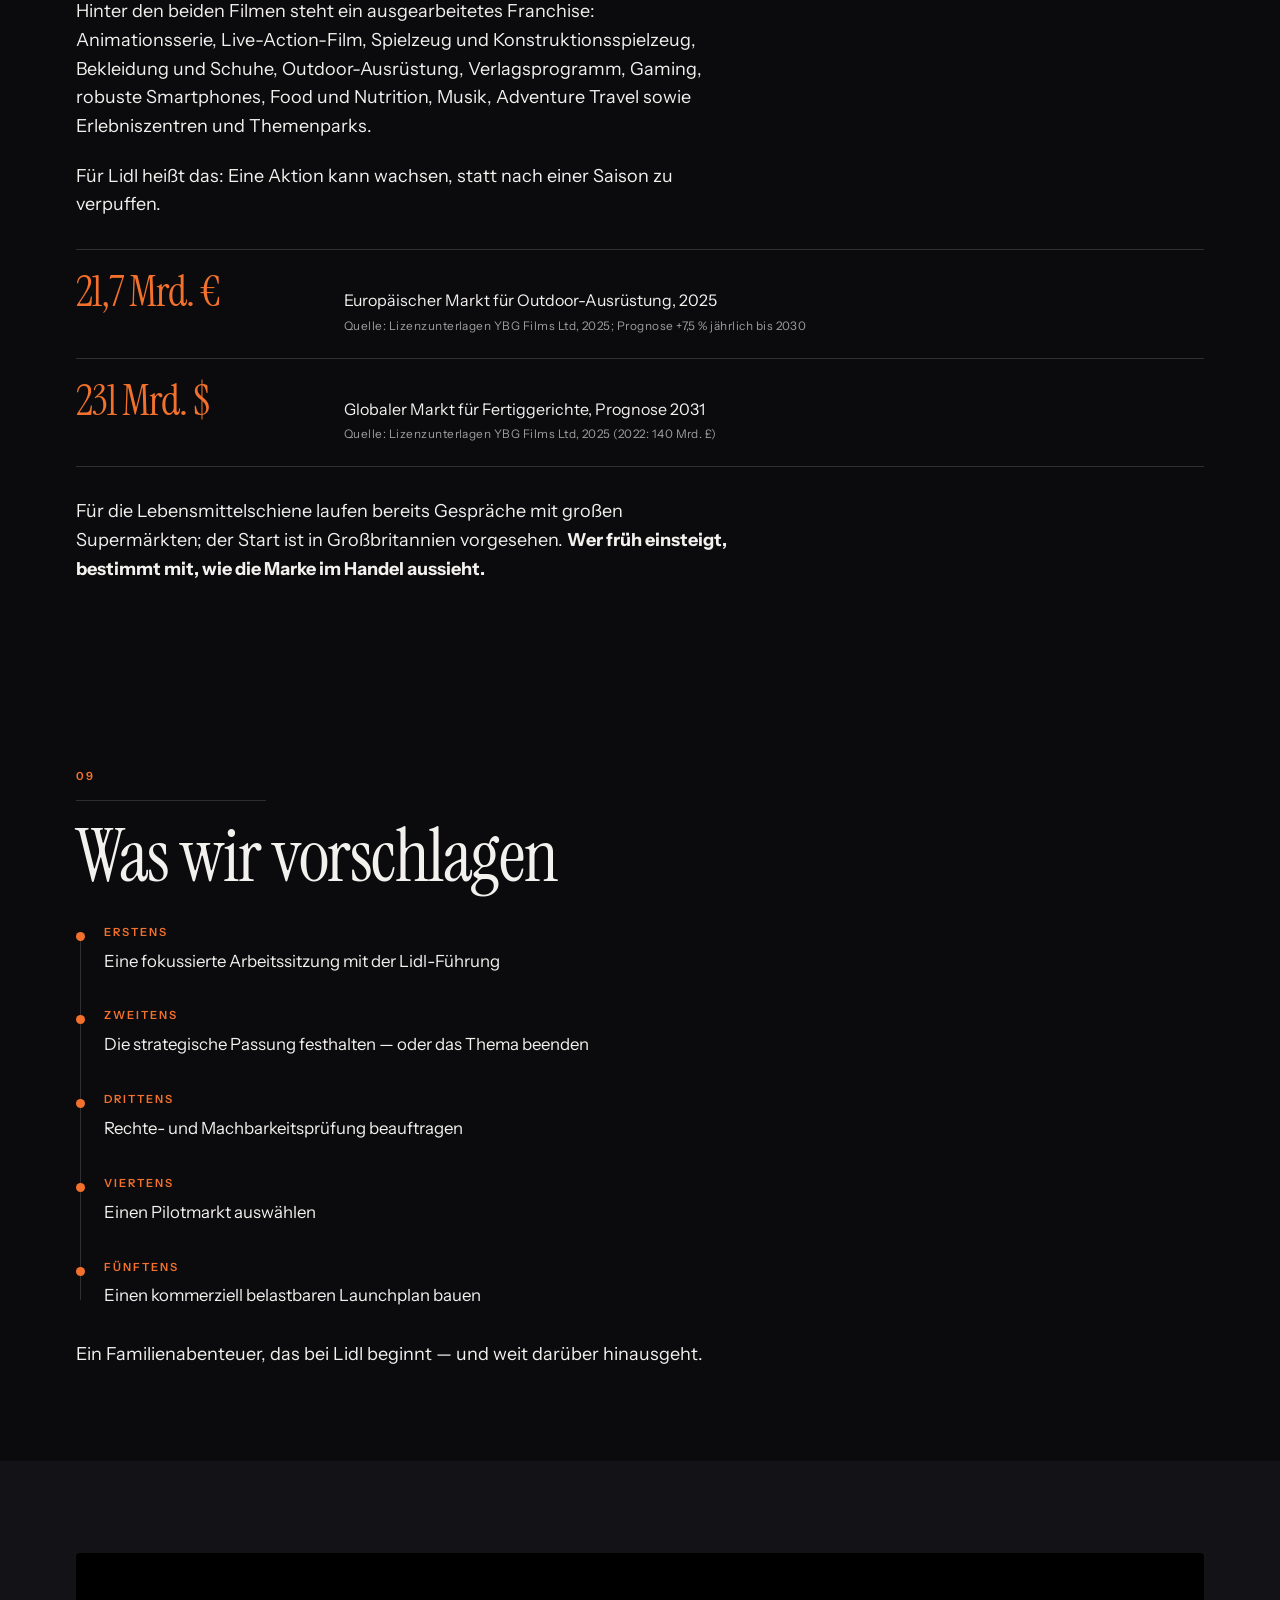
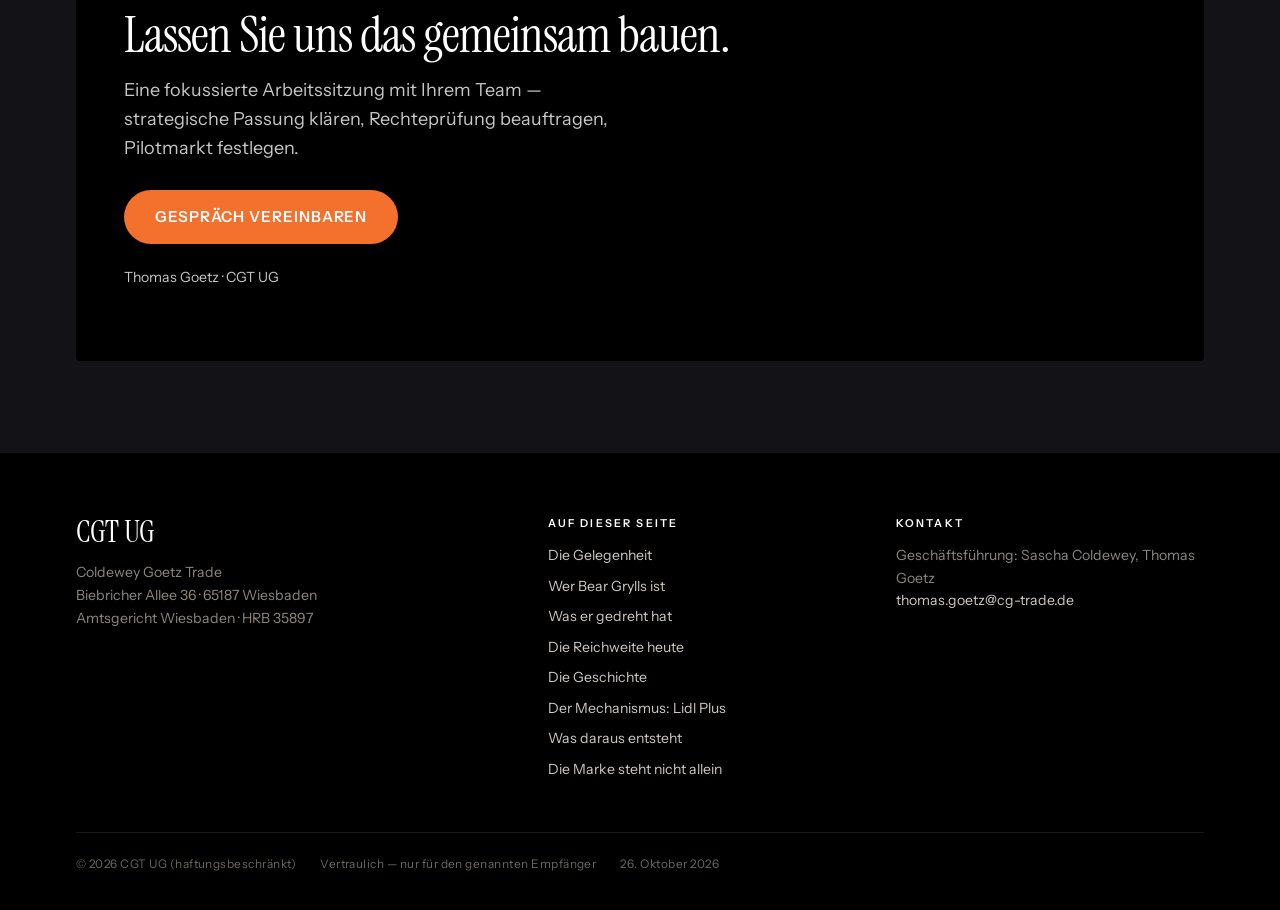
==== commit 4ae5b2a8: "Lidl-Seite: Social-Media-Reichweite mit vier geprueften Plattformen Sascha hat die Profile aufgerufe" ====
--- a/pitch/site/lidl-bear-grylls-4m3qnb/index.html
+++ b/pitch/site/lidl-bear-grylls-4m3qnb/index.html
@@ -45,19 +45,27 @@
 <p data-auftritt>Das ist kein Logo auf Ware. Es ist eine Kette: Die Geschichte weckt Interesse, das Produkt macht sie greifbar, das Erlebnis gibt der Familie einen Grund mitzumachen.</p>
 </div></section>
 <section class="abschnitt abschnitt--hell" id="wer-bear-grylls-ist"><div class="bahn"><header class="abschnitt__kopf" data-auftritt><span class="marke">02</span><h2>Wer Bear Grylls ist</h2></header>
-<div class="reiter" data-auftritt><style>#rt1-0:checked~[data-fuer="rt1-0"]{display:grid}#rt1-0:checked~.reiter__leiste label[for="rt1-0"]{color:var(--tinte);border-color:var(--akzent)}#rt1-1:checked~[data-fuer="rt1-1"]{display:grid}#rt1-1:checked~.reiter__leiste label[for="rt1-1"]{color:var(--tinte);border-color:var(--akzent)}#rt1-2:checked~[data-fuer="rt1-2"]{display:grid}#rt1-2:checked~.reiter__leiste label[for="rt1-2"]{color:var(--tinte);border-color:var(--akzent)}</style><input class="reiter__schalter" type="radio" name="rt1" id="rt1-0" checked><input class="reiter__schalter" type="radio" name="rt1" id="rt1-1"><input class="reiter__schalter" type="radio" name="rt1" id="rt1-2"><div class="reiter__leiste"><label class="reiter__knopf" for="rt1-0">Der Mann</label><label class="reiter__knopf" for="rt1-1">Die Reichweite</label><label class="reiter__knopf" for="rt1-2">Warum das für Familien zählt</label></div><div class="reiter__blatt reiter__blatt--mit-bild" data-fuer="rt1-0"><figure class="reiter__bild"><img src="bilder/bear-live.jpg" alt="Der Mann" loading="lazy" decoding="async"></figure><div><p data-auftritt>Ehemaliger Soldat einer britischen Spezialeinheit, Everest-Besteiger, Autor und Fernsehabenteurer. Seit zwanzig Jahren dieselbe Rolle: der Mann, der zeigt, wie man durchkommt.</p>
+<div class="reiter" data-auftritt><style>#rt1-0:checked~[data-fuer="rt1-0"]{display:grid}#rt1-0:checked~.reiter__leiste label[for="rt1-0"]{color:var(--tinte);border-color:var(--akzent)}#rt1-1:checked~[data-fuer="rt1-1"]{display:grid}#rt1-1:checked~.reiter__leiste label[for="rt1-1"]{color:var(--tinte);border-color:var(--akzent)}#rt1-2:checked~[data-fuer="rt1-2"]{display:grid}#rt1-2:checked~.reiter__leiste label[for="rt1-2"]{color:var(--tinte);border-color:var(--akzent)}</style><input class="reiter__schalter" type="radio" name="rt1" id="rt1-0" checked><input class="reiter__schalter" type="radio" name="rt1" id="rt1-1"><input class="reiter__schalter" type="radio" name="rt1" id="rt1-2"><div class="reiter__leiste"><label class="reiter__knopf" for="rt1-0">Der Mann</label><label class="reiter__knopf" for="rt1-1">Die Reichweite</label><label class="reiter__knopf" for="rt1-2">Warum das für Familien zählt</label></div><div class="reiter__blatt reiter__blatt--mit-bild" data-fuer="rt1-0"><figure class="reiter__bild"><img src="bilder/bear-live.jpg" alt="Der Mann" loading="lazy" decoding="async"></figure><div><p data-auftritt>Soldat der 21 SAS, Everest-Besteiger, Ehrenoberst, Nummer-1-Bestsellerautor und Fernsehabenteurer. Seit zwanzig Jahren dieselbe Rolle: der Mann, der zeigt, wie man durchkommt.</p>
 <p data-auftritt>Von Juli 2009 bis September 2024 <strong>Chief Scout des Vereinigten Königreichs</strong> — der jüngste je ernannte, nach Baden-Powell der am zweitlängsten amtierende. Seit 2018 <strong>erster Chief Ambassador of World Scouting</strong>.</p>
-<p data-auftritt>Botschafter des Tusk Trust. Sein Satz unter jeder Unterschrift: <em>Never give up.</em></p></div></div><div class="reiter__blatt" data-fuer="rt1-1"><div><p data-auftritt>Über <strong>zwei Milliarden</strong> Fernsehzuschauer in mehr als <strong>200 Ländern und Territorien</strong>. <strong>23 Millionen</strong> Follower über alle Plattformen, mit Schwerpunkten in Großbritannien, den USA, Indien und China. <strong>20 Millionen</strong> verkaufte Bücher in 30 Sprachen.</p>
-<p data-auftritt>Ausgestrahlt wurde er unter anderem bei Netflix, BBC, Discovery, National Geographic, NBC, ITV, Disney und Apple TV+.</p></div></div><div class="reiter__blatt" data-fuer="rt1-2"><div><p data-auftritt>Als Galionsfigur für <strong>60 Millionen Pfadfinder</strong> weltweit steht er nicht für Hype, sondern für Haltung: Draußen sein, nicht aufgeben, einander helfen.</p>
+<p data-auftritt>Botschafter des Tusk Trust. Sein Satz unter jeder Unterschrift: <em>Never give up.</em></p></div></div><div class="reiter__blatt" data-fuer="rt1-1"><div><p data-auftritt>Über <strong>zwei Milliarden</strong> Fernsehzuschauer in mehr als <strong>200 Ländern und Territorien</strong>. <strong>20 Millionen</strong> verkaufte Bücher in 30 Sprachen.</p>
+<p data-auftritt>Ausgestrahlt wurde er unter anderem bei Netflix, BBC, Discovery, National Geographic, NBC, ITV, Disney und Apple TV+.</p>
+<p data-auftritt>Die aktuellen Social-Media-Zahlen stehen im nächsten Abschnitt.</p></div></div><div class="reiter__blatt" data-fuer="rt1-2"><div><p data-auftritt>Als Galionsfigur für <strong>60 Millionen Pfadfinder</strong> weltweit steht er nicht für Hype, sondern für Haltung: Draußen sein, nicht aufgeben, einander helfen.</p>
 <p data-auftritt>Das ist der Unterschied zu einer beliebigen Lizenzfigur. Eltern müssen bei dieser Marke nicht überlegen, ob sie dazu passt — sie kennen sie und sie vertrauen ihr.</p></div></div></div>
 </div></section>
 <section class="abschnitt" id="was-er-gedreht-hat"><div class="bahn"><header class="abschnitt__kopf" data-auftritt><span class="marke">03</span><h2>Was er gedreht hat</h2></header>
 <div class="galerie galerie--drei"><figure data-auftritt="zoom" style="--verzug:0ms"><img src="bilder/show-manvswild.jpg" alt="Man vs Wild — 1,2 Mrd. Zuschauer weltweit" loading="lazy" decoding="async"><figcaption>Man vs Wild — 1,2 Mrd. Zuschauer weltweit</figcaption></figure><figure data-auftritt="zoom" style="--verzug:70ms"><img src="bilder/show-runningwild.jpg" alt="Running Wild — 120 Mio. Zuschauer in den USA" loading="lazy" decoding="async"><figcaption>Running Wild — 120 Mio. Zuschauer in den USA</figcaption></figure><figure data-auftritt="zoom" style="--verzug:140ms"><img src="bilder/show-china.jpg" alt="Absolute China — drittplatzierte Sendung in China" loading="lazy" decoding="async"><figcaption>Absolute China — drittplatzierte Sendung in China</figcaption></figure><figure data-auftritt="zoom" style="--verzug:210ms"><img src="bilder/show-youvswild.jpg" alt="You vs Wild — 25 Mio. Abrufe in 28 Tagen, zwei Emmys" loading="lazy" decoding="async"><figcaption>You vs Wild — 25 Mio. Abrufe in 28 Tagen, zwei Emmys</figcaption></figure><figure data-auftritt="zoom" style="--verzug:280ms"><img src="bilder/show-toughestrace.jpg" alt="World&#x27;s Toughest Race — zum Start Platz 1 auf Amazon Prime" loading="lazy" decoding="async"><figcaption>World&#x27;s Toughest Race — zum Start Platz 1 auf Amazon Prime</figcaption></figure><figure data-auftritt="zoom" style="--verzug:350ms"><img src="bilder/show-island.jpg" alt="The Island — 110 Mio. Zuschauer in Europa" loading="lazy" decoding="async"><figcaption>The Island — 110 Mio. Zuschauer in Europa</figcaption></figure></div>
-<p data-auftritt>Dazu zwei Netflix-Produktionen, die zum Start jeweils auf <strong>Platz 1</strong> standen: <em>Celebrity Bear Hunt</em> und <em>Animals on the Loose</em>. Eine einzige YouTube-Folge mit dem indischen Premierminister erreichte <strong>3,6 Milliarden Online-Impressionen</strong>.</p>
+<p data-auftritt>Dazu zwei Netflix-Produktionen, die zum Start jeweils auf <strong>Platz 1</strong> standen: <em>Celebrity Bear Hunt</em> und <em>Animals on the Loose</em>.</p>
+</div></section>
+<section class="abschnitt abschnitt--hell" id="die-reichweite-heute"><div class="bahn"><header class="abschnitt__kopf" data-auftritt><span class="marke">04</span><h2>Die Reichweite heute</h2></header>
+<p class="fuehrung" data-auftritt>Eine Lizenzfigur ist nur so viel wert wie die Aufmerksamkeit, die sie mitbringt. Diese hier bringt ein eigenes Publikum mit — jeden Tag, ohne Mediabudget.</p>
+<div class="belege"><div class="beleg" data-auftritt style="--verzug:0ms"><div class="beleg__wert">13 Mio.</div><div class="beleg__text"><span class="beleg__was">Facebook, verifizierte Seite</span><span class="beleg__quelle">Facebook-Seite, abgerufen am 26.10.2026</span></div></div><div class="beleg" data-auftritt style="--verzug:70ms"><div class="beleg__wert">8,6 Mio.</div><div class="beleg__text"><span class="beleg__was">Instagram, verifiziertes Profil @beargrylls</span><span class="beleg__quelle">Instagram-Profil, abgerufen am 26.10.2026</span></div></div><div class="beleg" data-auftritt style="--verzug:140ms"><div class="beleg__wert">635.000</div><div class="beleg__text"><span class="beleg__was">YouTube @beargrylls, dazu 255 Videos</span><span class="beleg__quelle">YouTube-Kanal, abgerufen am 26.10.2026</span></div></div><div class="beleg" data-auftritt style="--verzug:210ms"><div class="beleg__wert">428.900</div><div class="beleg__text"><span class="beleg__was">TikTok @beargrylls, dazu 2,6 Mio. Likes</span><span class="beleg__quelle">TikTok-Profil, abgerufen am 26.10.2026</span></div></div></div>
+<p data-auftritt><strong>Vier Plattformen, nachgezählt: rund 22,7 Millionen Follower.</strong> X und Weibo sind darin noch nicht enthalten. Der Lizenzgeber nennt 23 Millionen über alle Kanäle — die Einzelzahlen bestätigen das, statt es nur zu behaupten.</p>
+<p data-auftritt>Dazu kommt Reichweite, die keine Followerzahl abbildet: Eine einzige YouTube-Folge mit dem indischen Premierminister erreichte <strong>3,6 Milliarden Online-Impressionen</strong>, das offizielle Promo zu <em>Into the Wild</em> mit Akshay Kumar allein <strong>24,5 Millionen Aufrufe</strong>. Die Schwerpunkte liegen in Großbritannien, den USA, <strong>Indien und China</strong>.</p>
+<p data-auftritt><strong>Was das für eine Kampagne bedeutet:</strong> Reichweite muss nicht eingekauft werden, sie ist vorhanden. Bear wäre laut Konzept über Premieren, Interviews, PR-Termine und seine eigenen Kanäle eingebunden — vorausgesetzt, seine persönliche Mitwirkung wird vertraglich gesichert.</p>
 </div></section>
 <section class="kapitel"><div class="kapitel__bild" style="background-image:url('bilder/keyart-band.jpg')"></div><div class="kapitel__schleier"></div><div class="bahn"><div data-auftritt><span class="kapitel__nummer">Der Inhalt</span><h2 data-auftritt>Zwei Filme sind fertig.</h2>
 <p data-auftritt>Kein Entwicklungsprojekt, keine Absichtserklärung. Zwei abgeschlossene Animationsfilme, die auf einen Starttermin warten.</p></div></div></section>
-<section class="abschnitt" id="die-geschichte"><div class="bahn"><header class="abschnitt__kopf" data-auftritt><span class="marke">04</span><h2>Die Geschichte</h2></header>
+<section class="abschnitt" id="die-geschichte"><div class="bahn"><header class="abschnitt__kopf" data-auftritt><span class="marke">05</span><h2>Die Geschichte</h2></header>
 <p class="fuehrung" data-auftritt><strong>Green Squad</strong> — ein fünfköpfiges Einsatzteam in einer verdeckten Rettungsorganisation, die ausschließlich von Kindern geführt wird: dem <strong>Secret Ops Squad</strong>.</p>
 <p data-auftritt>Der neueste Rekrut ist ein vierzehnjähriger Bear Grylls. Ein eher gewöhnlicher Junge — unsicher, in der Schule gelangweilt —, bis er rekrutiert wird. Erzählt wird, wie er seinen Platz im Team findet: waghalsige Rettungen, extreme Schauplätze, knappes Überleben und Freundschaften, die halten.</p>
 <p data-auftritt>Schnell, komisch und spannend. Für Bears junge Fans die Vorgeschichte zu dem Mann, den sie aus dem Fernsehen kennen.</p>
@@ -66,13 +74,13 @@
 <p data-auftritt>Dazu Whiteout-Stürme, Wölfe und eine Lawine. Diesmal muss die Green Squad vor allem eines: sich selbst retten.</p></div></article></div></div>
 <p class="fuehrung" data-auftritt><strong>Der Vorschlag:</strong> ein exklusives Ansichtsfenster für Lidl-Kundinnen und -Kunden — vorbehaltlich Rechten, Territorien und technischer Machbarkeit.</p>
 </div></section>
-<section class="abschnitt" id="der-mechanismus-lidl-plus"><div class="bahn"><header class="abschnitt__kopf" data-auftritt><span class="marke">05</span><h2>Der Mechanismus: Lidl Plus</h2></header>
+<section class="abschnitt" id="der-mechanismus-lidl-plus"><div class="bahn"><header class="abschnitt__kopf" data-auftritt><span class="marke">06</span><h2>Der Mechanismus: Lidl Plus</h2></header>
 <p class="fuehrung" data-auftritt>Hier entsteht der eigentliche Wert. Nicht in der Lizenz, sondern in der Verbindung von Regal, App und Film.</p>
 <div class="bildwand"><figure class="bildwand__bild"><img src="bilder/lidl-plus-foto.jpg" alt="" loading="lazy" decoding="async"></figure><div class="bildwand__schritte"><div class="bildwand__schritt" data-auftritt><span class="bildwand__zahl">01</span><h3>Entdecken</h3><p data-auftritt>Die Kampagne im Markt: Aktionsfläche, Handzettel, Regal.</p></div><div class="bildwand__schritt" data-auftritt><span class="bildwand__zahl">02</span><h3>Kaufen</h3><p data-auftritt>Aktionsprodukte mitnehmen — die Schwelle entscheidet über die Wirkung.</p></div><div class="bildwand__schritt" data-auftritt><span class="bildwand__zahl">03</span><h3>Freischalten</h3><p data-auftritt>QR-Code einlösen, Zugang über Lidl Plus erhalten.</p></div><div class="bildwand__schritt" data-auftritt><span class="bildwand__zahl">04</span><h3>Ansehen</h3><p data-auftritt>Den Film zu Hause gemeinsam schauen. Kein Streamingdienst dazwischen.</p></div><div class="bildwand__schritt" data-auftritt><span class="bildwand__zahl">05</span><h3>Wiederkommen</h3><p data-auftritt>Zurück in den Markt für das nächste Abenteuer.</p></div></div></div>
 <div class="belege"><div class="beleg" data-auftritt style="--verzug:0ms"><div class="beleg__wert">über 100 Mio.</div><div class="beleg__text"><span class="beleg__was">Nutzer der Lidl-Plus-App weltweit, nach Angaben von Lidl</span><span class="beleg__quelle">Lidl, zitiert in Presseberichten; Angabe rund ein Jahr alt</span></div></div></div>
 <p data-auftritt><strong>Was vorher zu klären ist</strong>, und das sagen wir lieber jetzt als später: Einkaufsschwellen, Teilnahmebedingungen und der Schutz von Kinderdaten. Das gehört in die Machbarkeitsprüfung, nicht in eine Präsentation.</p>
 </div></section>
-<section class="abschnitt abschnitt--hell" id="was-daraus-entsteht"><div class="bahn"><header class="abschnitt__kopf" data-auftritt><span class="marke">06</span><h2>Was daraus entsteht</h2></header>
+<section class="abschnitt abschnitt--hell" id="was-daraus-entsteht"><div class="bahn"><header class="abschnitt__kopf" data-auftritt><span class="marke">07</span><h2>Was daraus entsteht</h2></header>
 <div class="reiter" data-auftritt><style>#rt2-0:checked~[data-fuer="rt2-0"]{display:grid}#rt2-0:checked~.reiter__leiste label[for="rt2-0"]{color:var(--tinte);border-color:var(--akzent)}#rt2-1:checked~[data-fuer="rt2-1"]{display:grid}#rt2-1:checked~.reiter__leiste label[for="rt2-1"]{color:var(--tinte);border-color:var(--akzent)}#rt2-2:checked~[data-fuer="rt2-2"]{display:grid}#rt2-2:checked~.reiter__leiste label[for="rt2-2"]{color:var(--tinte);border-color:var(--akzent)}</style><input class="reiter__schalter" type="radio" name="rt2" id="rt2-0" checked><input class="reiter__schalter" type="radio" name="rt2" id="rt2-1"><input class="reiter__schalter" type="radio" name="rt2" id="rt2-2"><div class="reiter__leiste"><label class="reiter__knopf" for="rt2-0">Die Produkte</label><label class="reiter__knopf" for="rt2-1">Das Erlebnis</label><label class="reiter__knopf" for="rt2-2">Der Geschäftsnutzen</label></div><div class="reiter__blatt" data-fuer="rt2-0"><div><p data-auftritt>Schmal starten, nicht breit. Eine eng kuratierte Kollektion schlägt ein großes Sortiment ohne Haltung.</p>
 <ul class="haken" data-auftritt><li><strong>Kinder-Explorerjacken</strong> und praktische Familienbekleidung</li><li><strong>Rucksäcke</strong> und <strong>Trinkflaschen</strong></li><li><strong>Camping-Basics</strong> und <strong>Outdoor-Spiele</strong></li><li><strong>Ausgewählte Snacks</strong> aus der Mission-Food-Linie</li></ul>
 <p data-auftritt>Jedes Produkt braucht einen klaren Preispunkt und einen glaubwürdigen Grund zu existieren. Gemeinsame Entwicklung ist ausdrücklich vorgesehen: Lidl kennt Preislagen und Fläche, die Lizenzseite bringt Figur, Bildwelt und Geschichte.</p></div></div><div class="reiter__blatt" data-fuer="rt2-1"><div><p data-auftritt>Familien-Abenteuerwochenenden. Naturchallenges. Ferienaktionen. Sorgfältig gestaltete Gewinnerlebnisse.</p>
@@ -81,7 +89,7 @@
 <p data-auftritt><strong>Für die Rechteinhaber:</strong> Lizenzwert, Filmreichweite und die Perspektive auf ein dauerhaftes Franchise statt einer einmaligen Aktion.</p>
 <p data-auftritt>Gemessen wird der Pilot an inkrementellen Ergebnissen — nicht an Reichweitenzahlen in einer Abschlusspräsentation.</p></div></div></div>
 </div></section>
-<section class="abschnitt" id="die-marke-steht-nicht-allein"><div class="bahn"><header class="abschnitt__kopf" data-auftritt><span class="marke">07</span><h2>Die Marke steht nicht allein</h2></header>
+<section class="abschnitt" id="die-marke-steht-nicht-allein"><div class="bahn"><header class="abschnitt__kopf" data-auftritt><span class="marke">08</span><h2>Die Marke steht nicht allein</h2></header>
 <div class="reiter" data-auftritt><style>#rt3-0:checked~[data-fuer="rt3-0"]{display:grid}#rt3-0:checked~.reiter__leiste label[for="rt3-0"]{color:var(--tinte);border-color:var(--akzent)}#rt3-1:checked~[data-fuer="rt3-1"]{display:grid}#rt3-1:checked~.reiter__leiste label[for="rt3-1"]{color:var(--tinte);border-color:var(--akzent)}#rt3-2:checked~[data-fuer="rt3-2"]{display:grid}#rt3-2:checked~.reiter__leiste label[for="rt3-2"]{color:var(--tinte);border-color:var(--akzent)}</style><input class="reiter__schalter" type="radio" name="rt3" id="rt3-0" checked><input class="reiter__schalter" type="radio" name="rt3" id="rt3-1"><input class="reiter__schalter" type="radio" name="rt3" id="rt3-2"><div class="reiter__leiste"><label class="reiter__knopf" for="rt3-0">Das Franchise</label><label class="reiter__knopf" for="rt3-1">Bestehende Partner</label><label class="reiter__knopf" for="rt3-2">Erlebnisse, die es gibt</label></div><div class="reiter__blatt" data-fuer="rt3-0"><div><p data-auftritt>Hinter den beiden Filmen steht ein ausgearbeitetes Franchise: Animationsserie, Live-Action-Film, Spielzeug und Konstruktionsspielzeug, Bekleidung und Schuhe, Outdoor-Ausrüstung, Verlagsprogramm, Gaming, robuste Smartphones, Food und Nutrition, Musik, Adventure Travel sowie Erlebniszentren und Themenparks.</p>
 <p data-auftritt>Für Lidl heißt das: Eine Aktion kann wachsen, statt nach einer Saison zu verpuffen.</p></div></div><div class="reiter__blatt" data-fuer="rt3-1"><div><p data-auftritt><strong>Jack Wolfskin</strong> — eine globale Zusammenarbeit mit eigenem „Discovery Team&quot;. Eine deutsche Outdoor-Marke, die dieselbe Zielgruppe anspricht.</p>
 <p data-auftritt><strong>Luminox</strong> — offizieller Uhrenpartner, Schweizer Abenteueruhren.</p>
@@ -90,7 +98,7 @@
 <div class="belege"><div class="beleg" data-auftritt style="--verzug:0ms"><div class="beleg__wert">21,7 Mrd. €</div><div class="beleg__text"><span class="beleg__was">Europäischer Markt für Outdoor-Ausrüstung, 2025</span><span class="beleg__quelle">Lizenzunterlagen YBG Films Ltd, 2025; Prognose +7,5 % jährlich bis 2030</span></div></div><div class="beleg" data-auftritt style="--verzug:70ms"><div class="beleg__wert">231 Mrd. $</div><div class="beleg__text"><span class="beleg__was">Globaler Markt für Fertiggerichte, Prognose 2031</span><span class="beleg__quelle">Lizenzunterlagen YBG Films Ltd, 2025 (2022: 140 Mrd. £)</span></div></div></div>
 <p data-auftritt>Für die Lebensmittelschiene laufen bereits Gespräche mit großen Supermärkten; der Start ist in Großbritannien vorgesehen. <strong>Wer früh einsteigt, bestimmt mit, wie die Marke im Handel aussieht.</strong></p>
 </div></section>
-<section class="abschnitt" id="was-wir-vorschlagen"><div class="bahn"><header class="abschnitt__kopf" data-auftritt><span class="marke">08</span><h2>Was wir vorschlagen</h2></header>
+<section class="abschnitt" id="was-wir-vorschlagen"><div class="bahn"><header class="abschnitt__kopf" data-auftritt><span class="marke">09</span><h2>Was wir vorschlagen</h2></header>
 <div class="zeitplan"><div class="schritt" data-auftritt="seite" style="--verzug:0ms"><span class="schritt__zeit">Erstens</span><span class="schritt__was">Eine fokussierte Arbeitssitzung mit der Lidl-Führung</span></div><div class="schritt" data-auftritt="seite" style="--verzug:110ms"><span class="schritt__zeit">Zweitens</span><span class="schritt__was">Die strategische Passung festhalten — oder das Thema beenden</span></div><div class="schritt" data-auftritt="seite" style="--verzug:220ms"><span class="schritt__zeit">Drittens</span><span class="schritt__was">Rechte- und Machbarkeitsprüfung beauftragen</span></div><div class="schritt" data-auftritt="seite" style="--verzug:330ms"><span class="schritt__zeit">Viertens</span><span class="schritt__was">Einen Pilotmarkt auswählen</span></div><div class="schritt" data-auftritt="seite" style="--verzug:440ms"><span class="schritt__zeit">Fünftens</span><span class="schritt__was">Einen kommerziell belastbaren Launchplan bauen</span></div></div>
 <p data-auftritt>Ein Familienabenteuer, das bei Lidl beginnt — und weit darüber hinausgeht.</p>
 </div></section>
@@ -103,7 +111,7 @@
   <div class="bahn">
     <div class="fuss__zeile">
       <div class="fuss__spalte"><span class="fuss__marke">CGT UG</span>Coldewey Goetz Trade<br>Biebricher Allee 36 · 65187 Wiesbaden<br>Amtsgericht Wiesbaden · HRB 35897</div>
-      <div class="fuss__spalte"><h4>Auf dieser Seite</h4><ul><li><a href="#die-gelegenheit">Die Gelegenheit</a></li><li><a href="#wer-bear-grylls-ist">Wer Bear Grylls ist</a></li><li><a href="#was-er-gedreht-hat">Was er gedreht hat</a></li><li><a href="#die-geschichte">Die Geschichte</a></li><li><a href="#der-mechanismus-lidl-plus">Der Mechanismus: Lidl Plus</a></li><li><a href="#was-daraus-entsteht">Was daraus entsteht</a></li><li><a href="#die-marke-steht-nicht-allein">Die Marke steht nicht allein</a></li><li><a href="#was-wir-vorschlagen">Was wir vorschlagen</a></li></ul></div>
+      <div class="fuss__spalte"><h4>Auf dieser Seite</h4><ul><li><a href="#die-gelegenheit">Die Gelegenheit</a></li><li><a href="#wer-bear-grylls-ist">Wer Bear Grylls ist</a></li><li><a href="#was-er-gedreht-hat">Was er gedreht hat</a></li><li><a href="#die-reichweite-heute">Die Reichweite heute</a></li><li><a href="#die-geschichte">Die Geschichte</a></li><li><a href="#der-mechanismus-lidl-plus">Der Mechanismus: Lidl Plus</a></li><li><a href="#was-daraus-entsteht">Was daraus entsteht</a></li><li><a href="#die-marke-steht-nicht-allein">Die Marke steht nicht allein</a></li></ul></div>
       <div class="fuss__spalte"><h4>Kontakt</h4>Geschäftsführung: Sascha Coldewey, Thomas Goetz<br><a href="mailto:thomas.goetz@cg-trade.de">thomas.goetz@cg-trade.de</a></div>
     </div>
     <div class="fuss__recht">
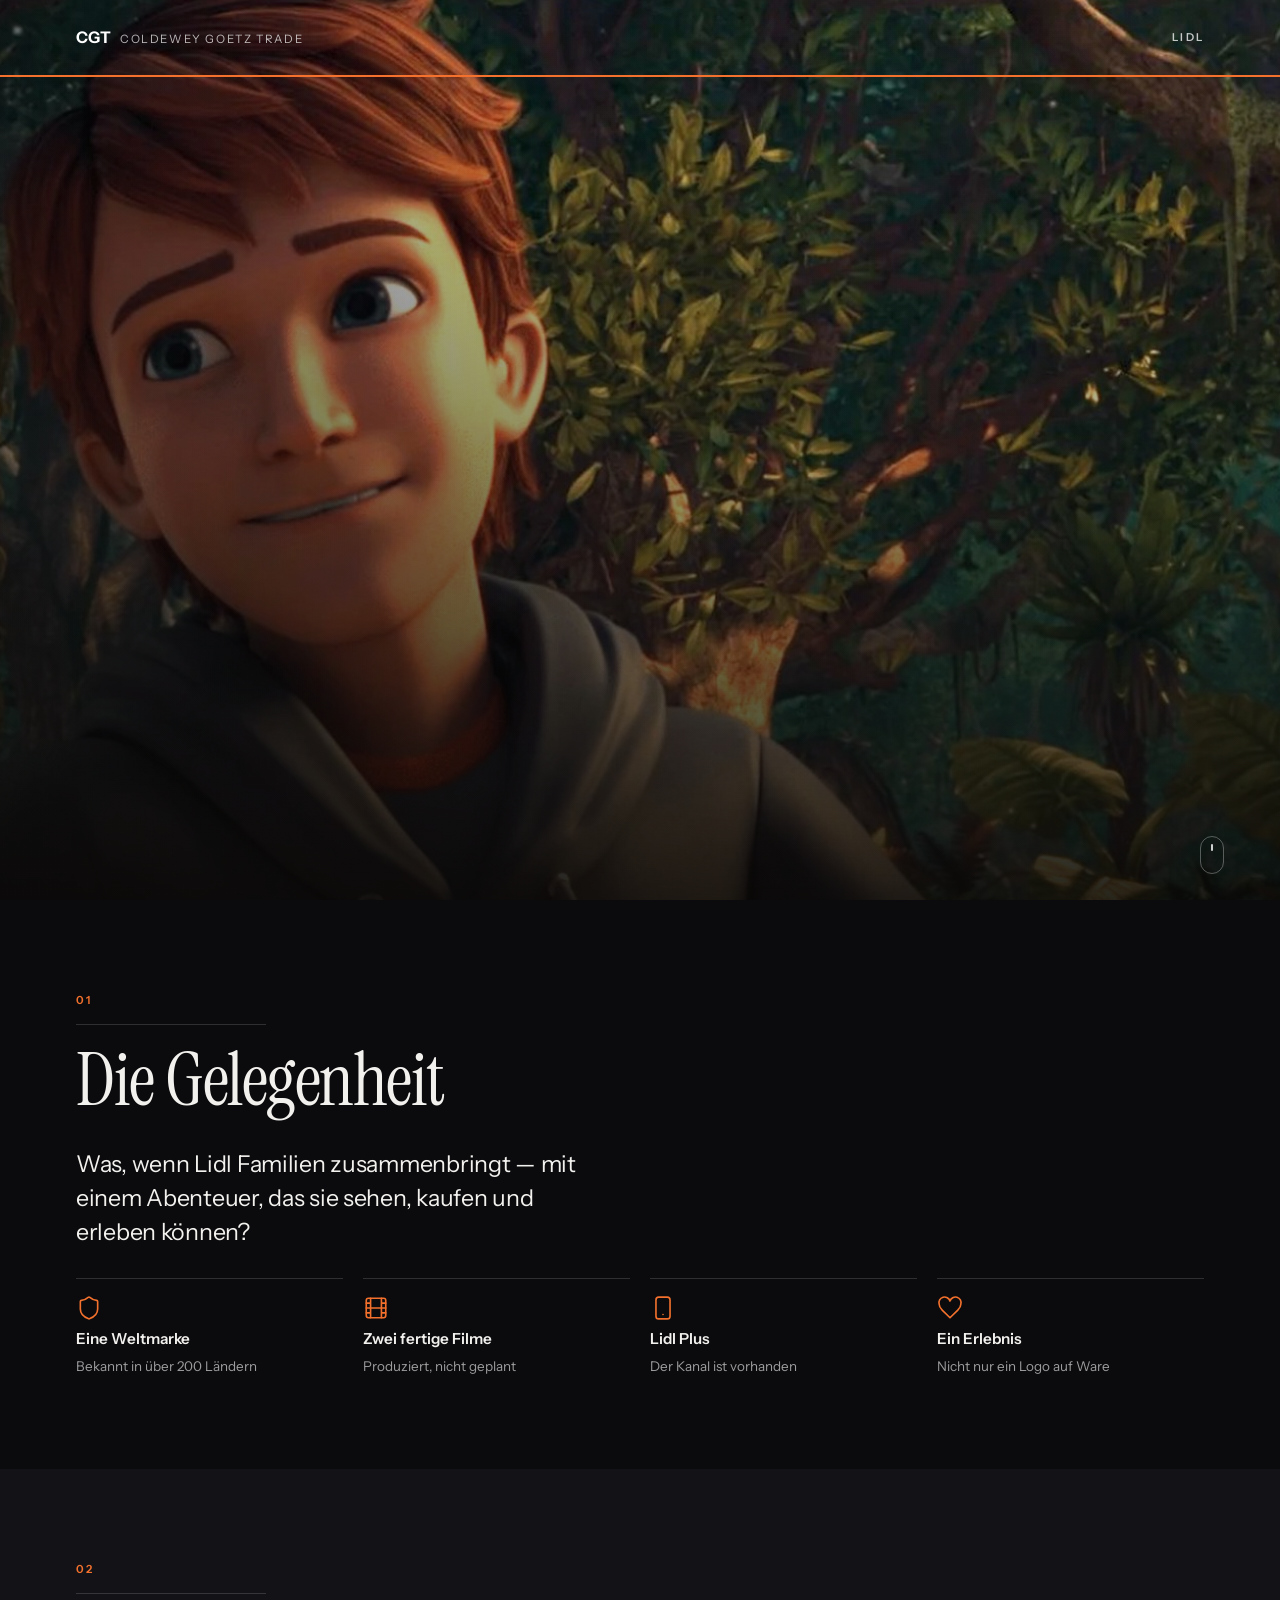
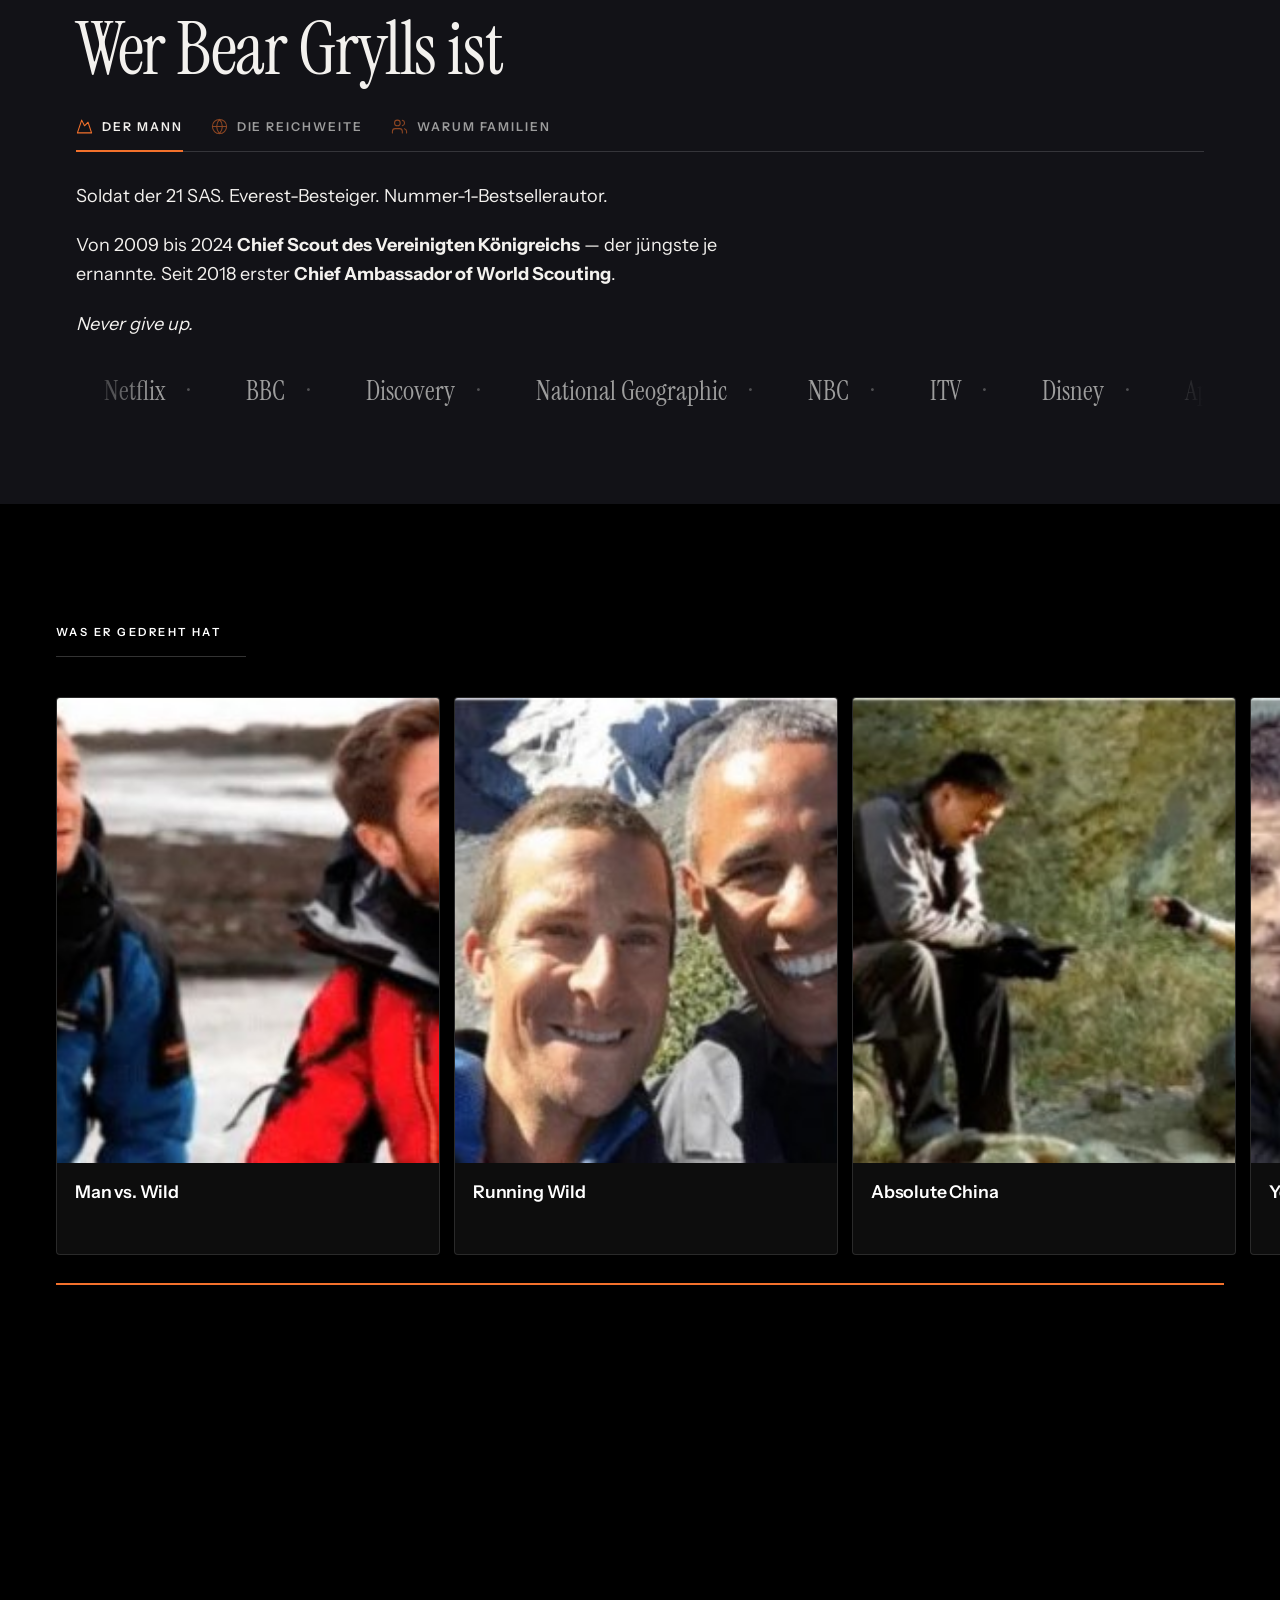
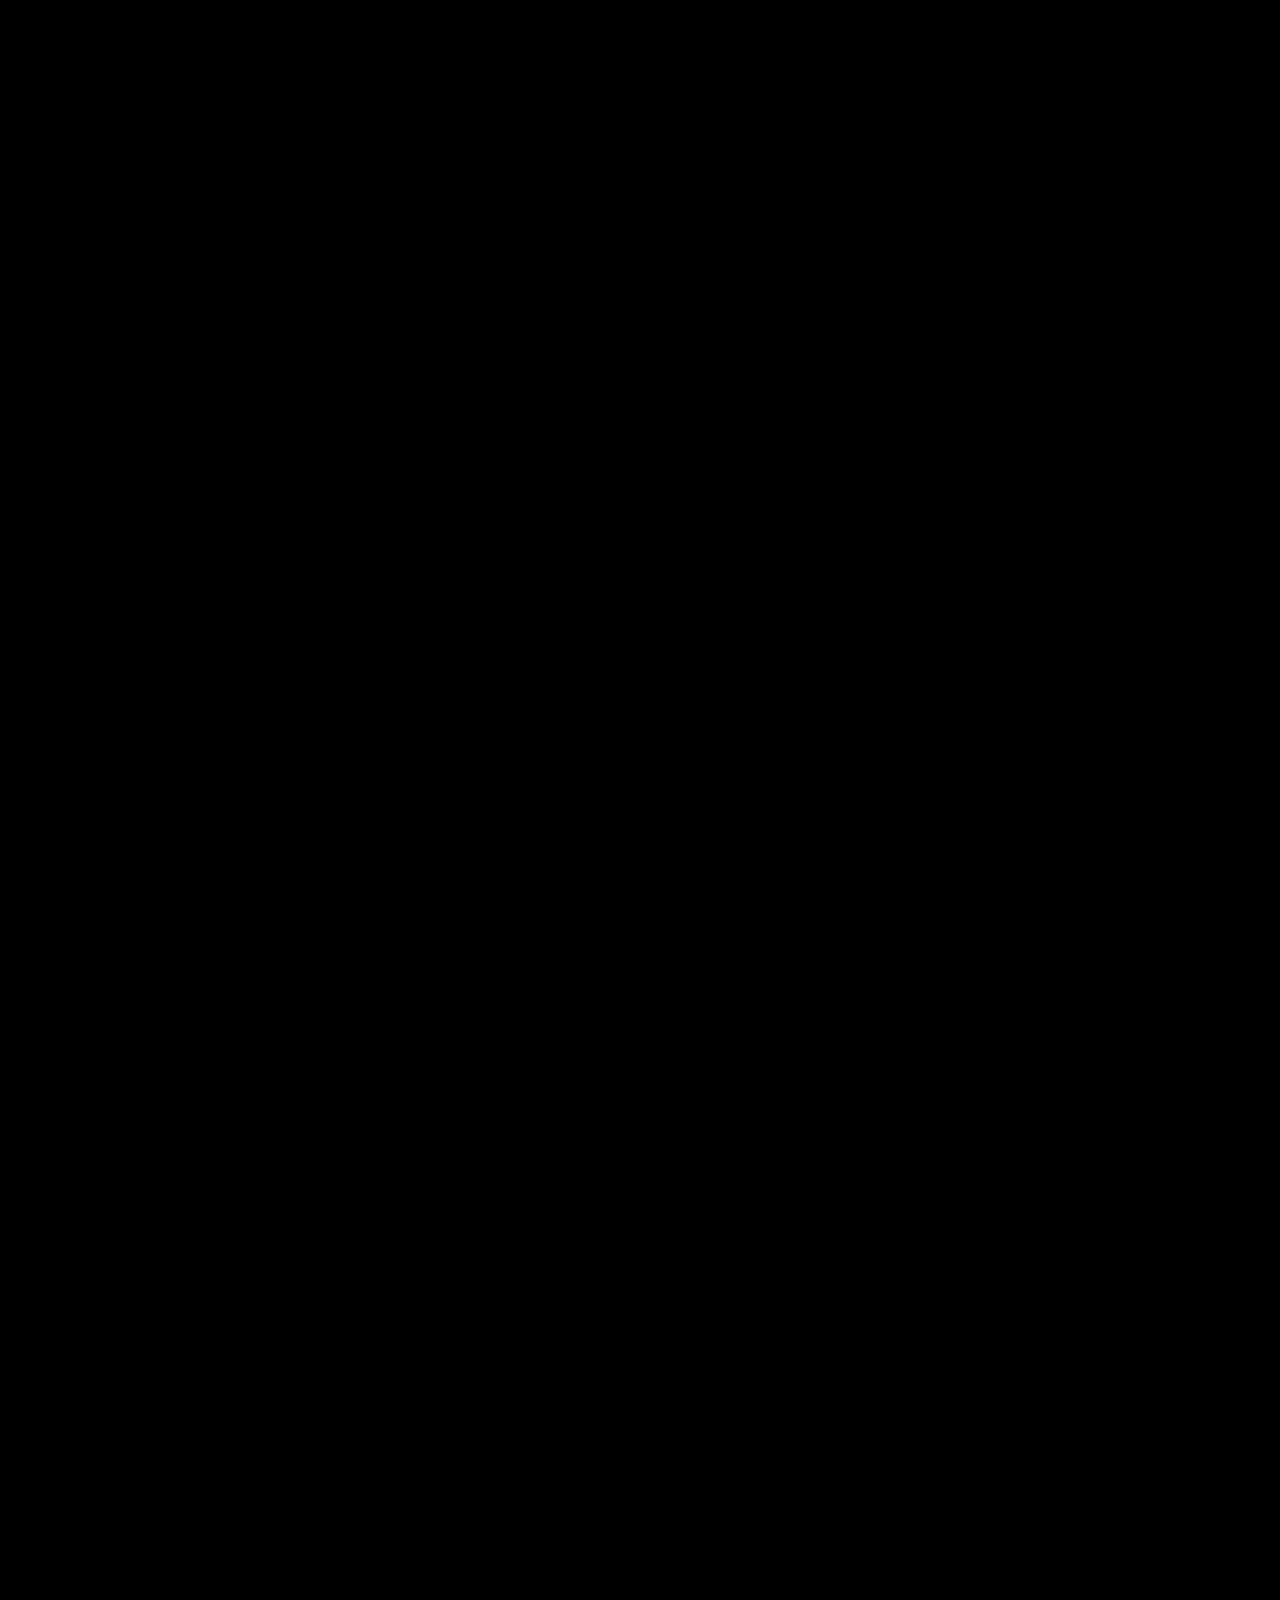
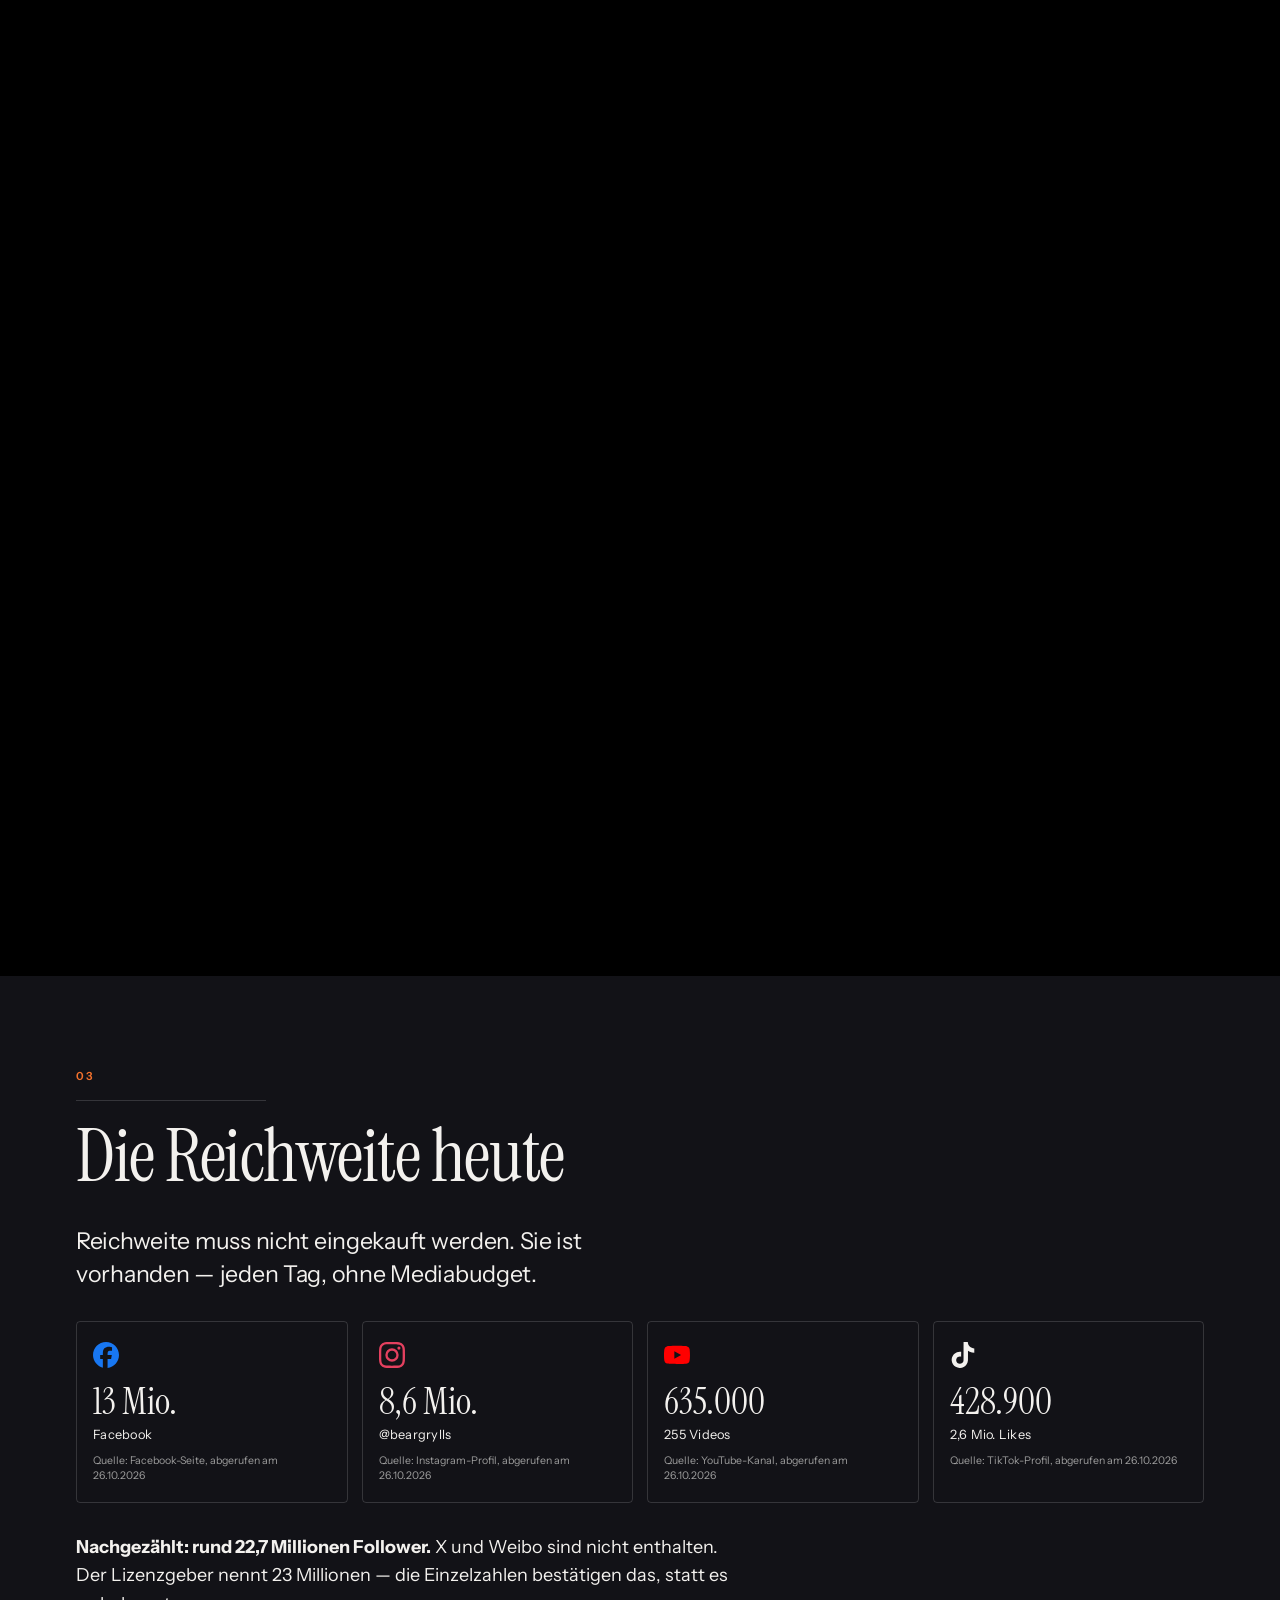
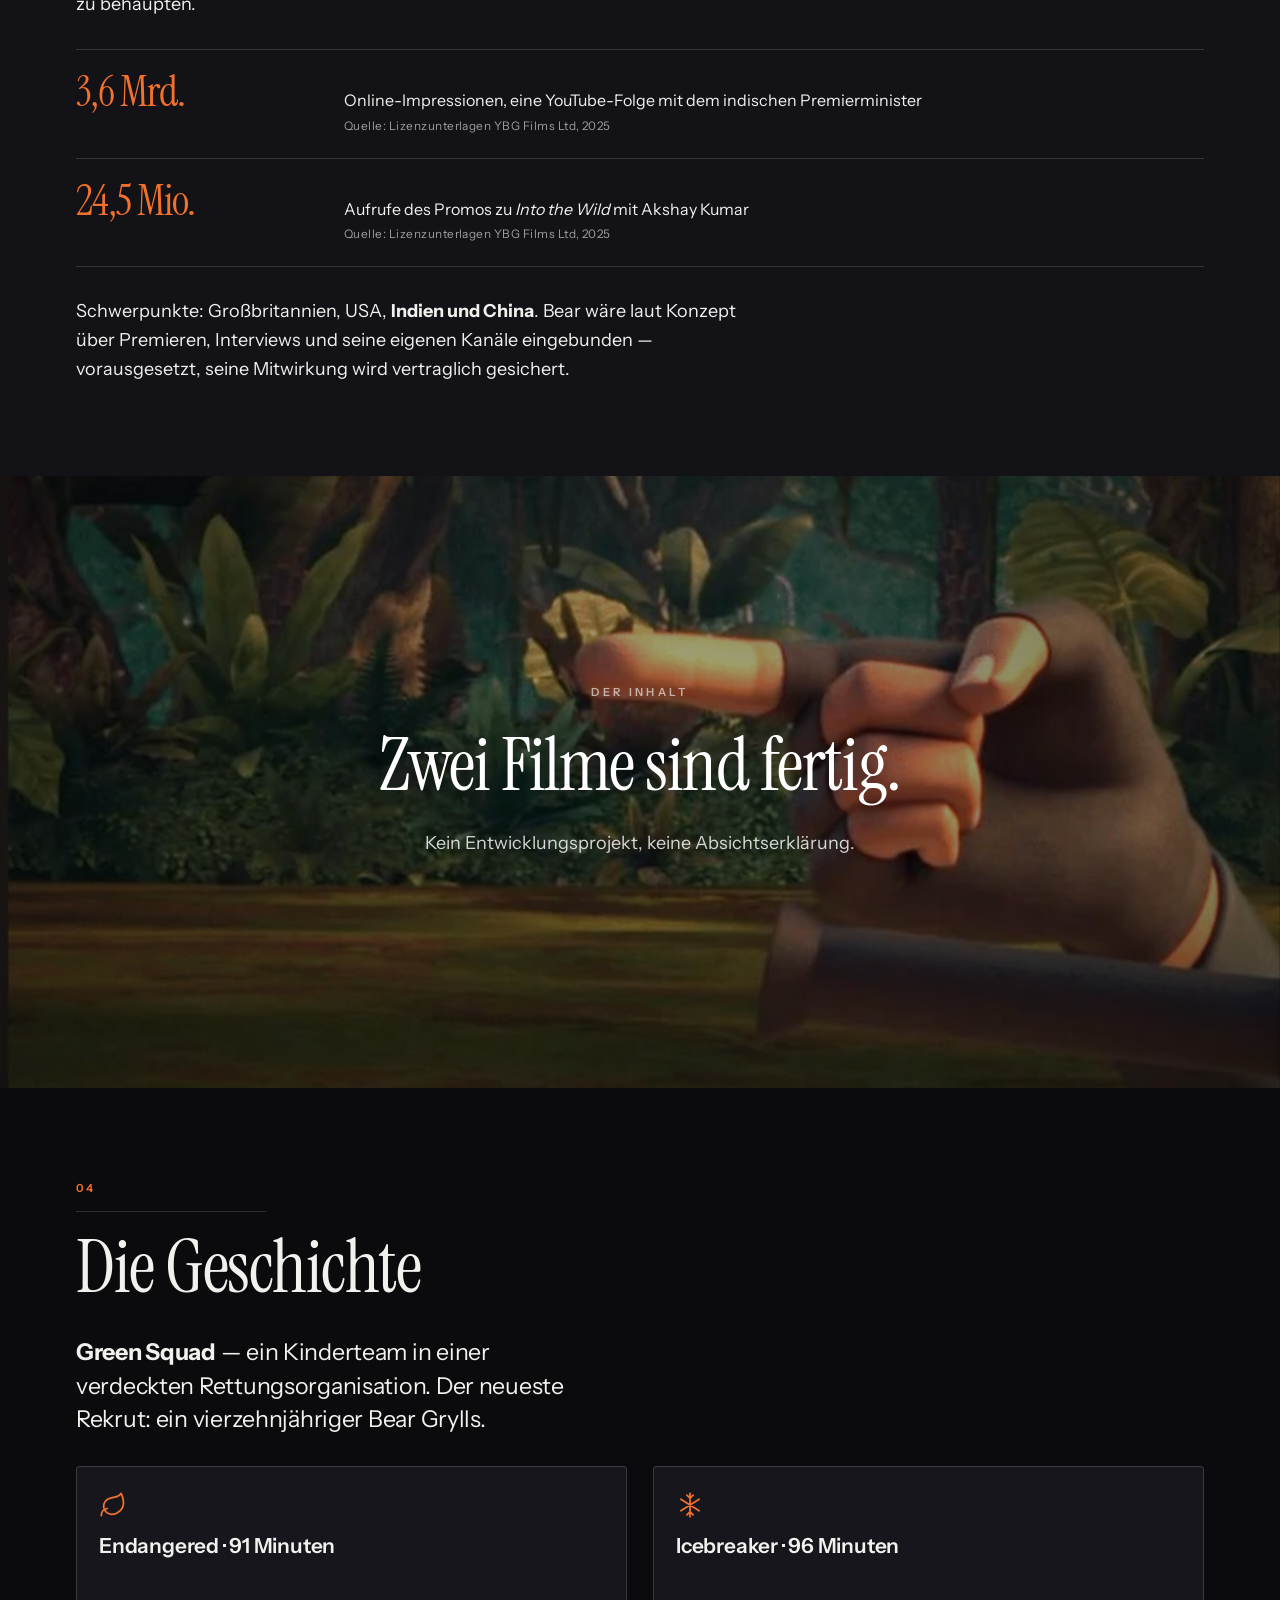
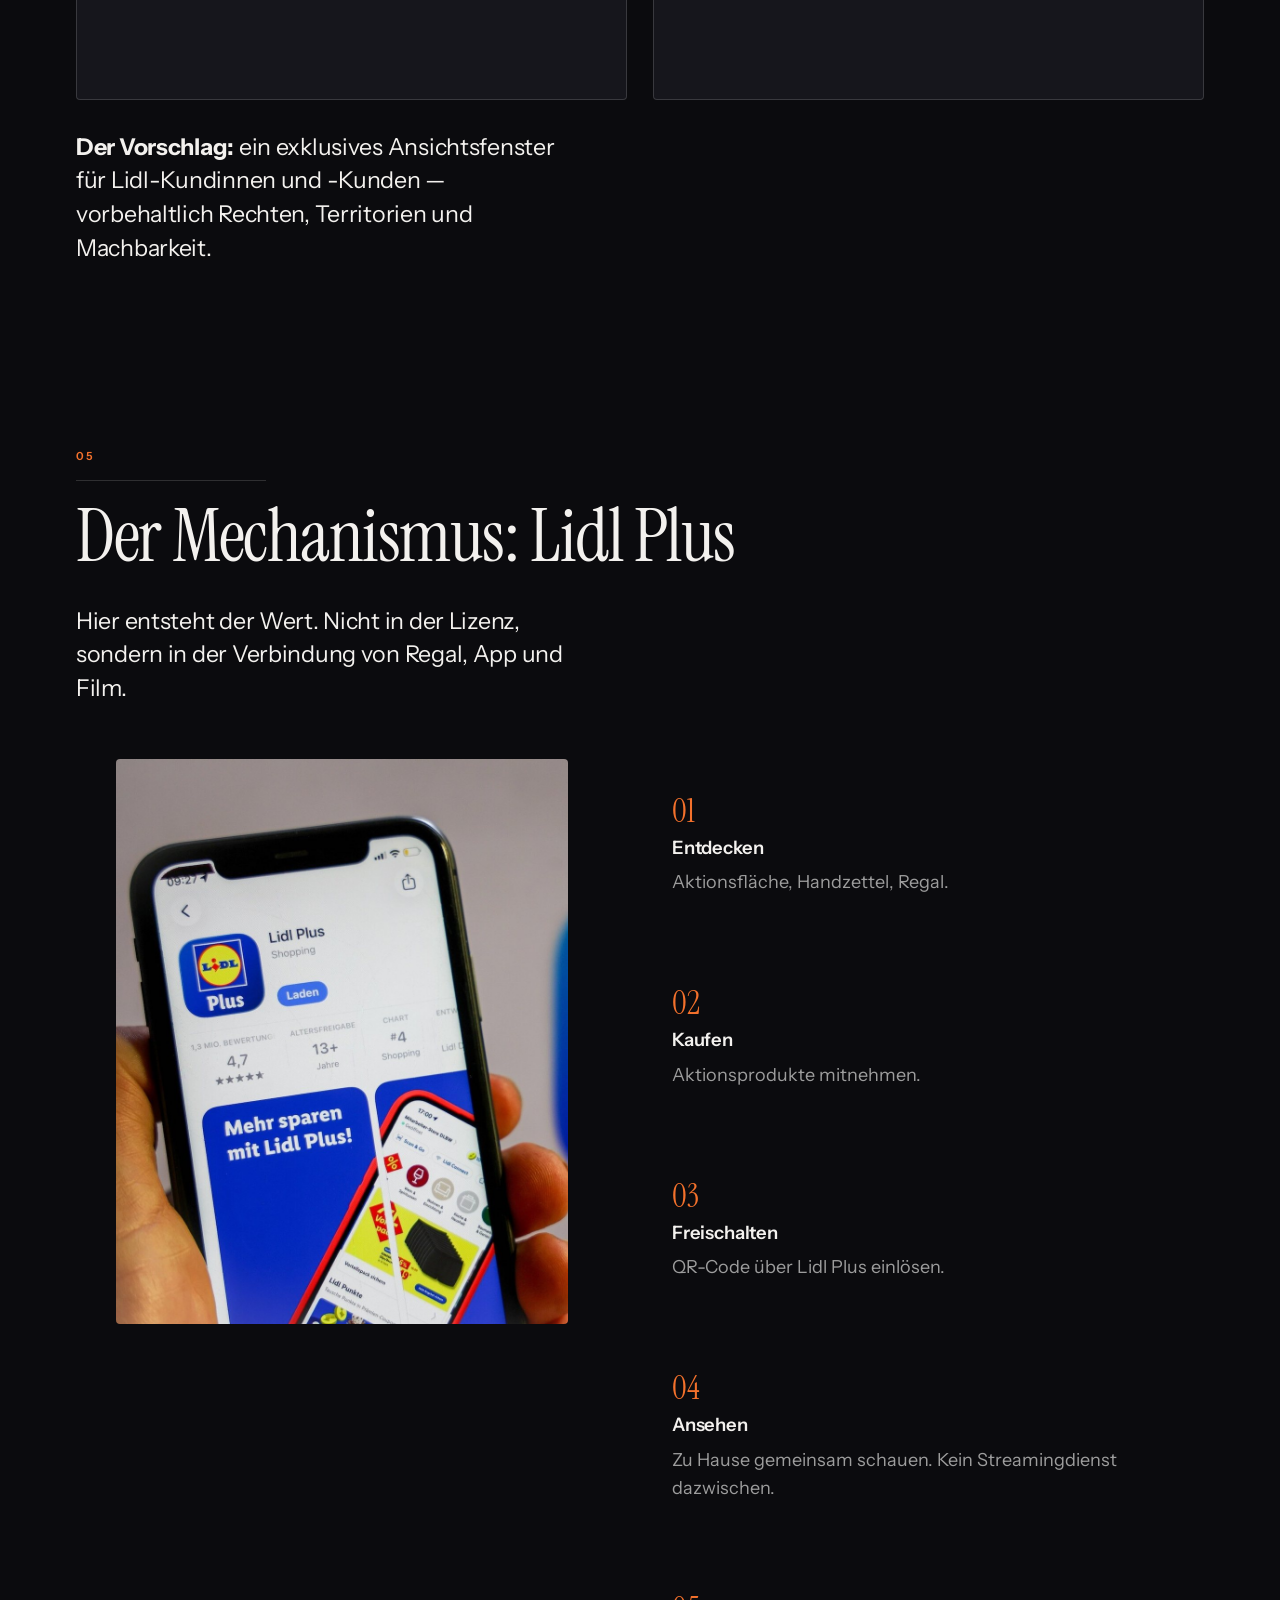
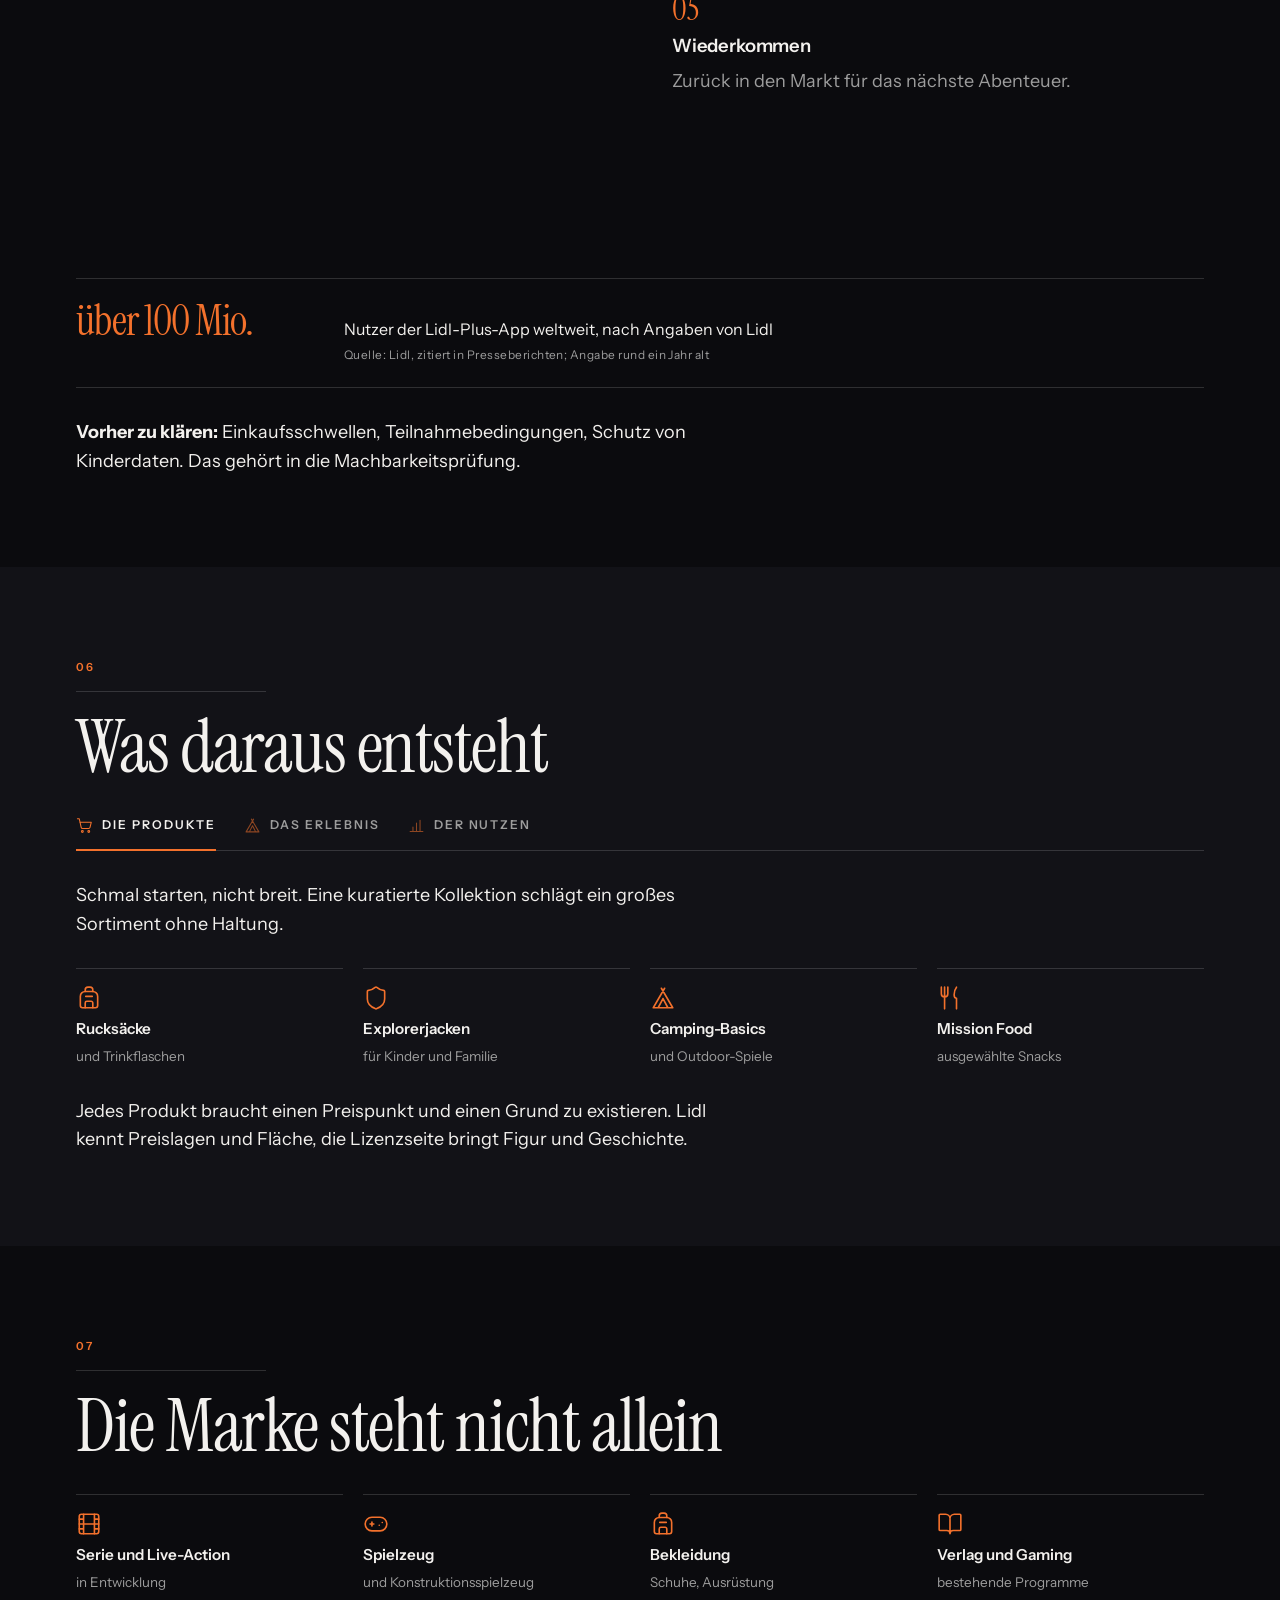
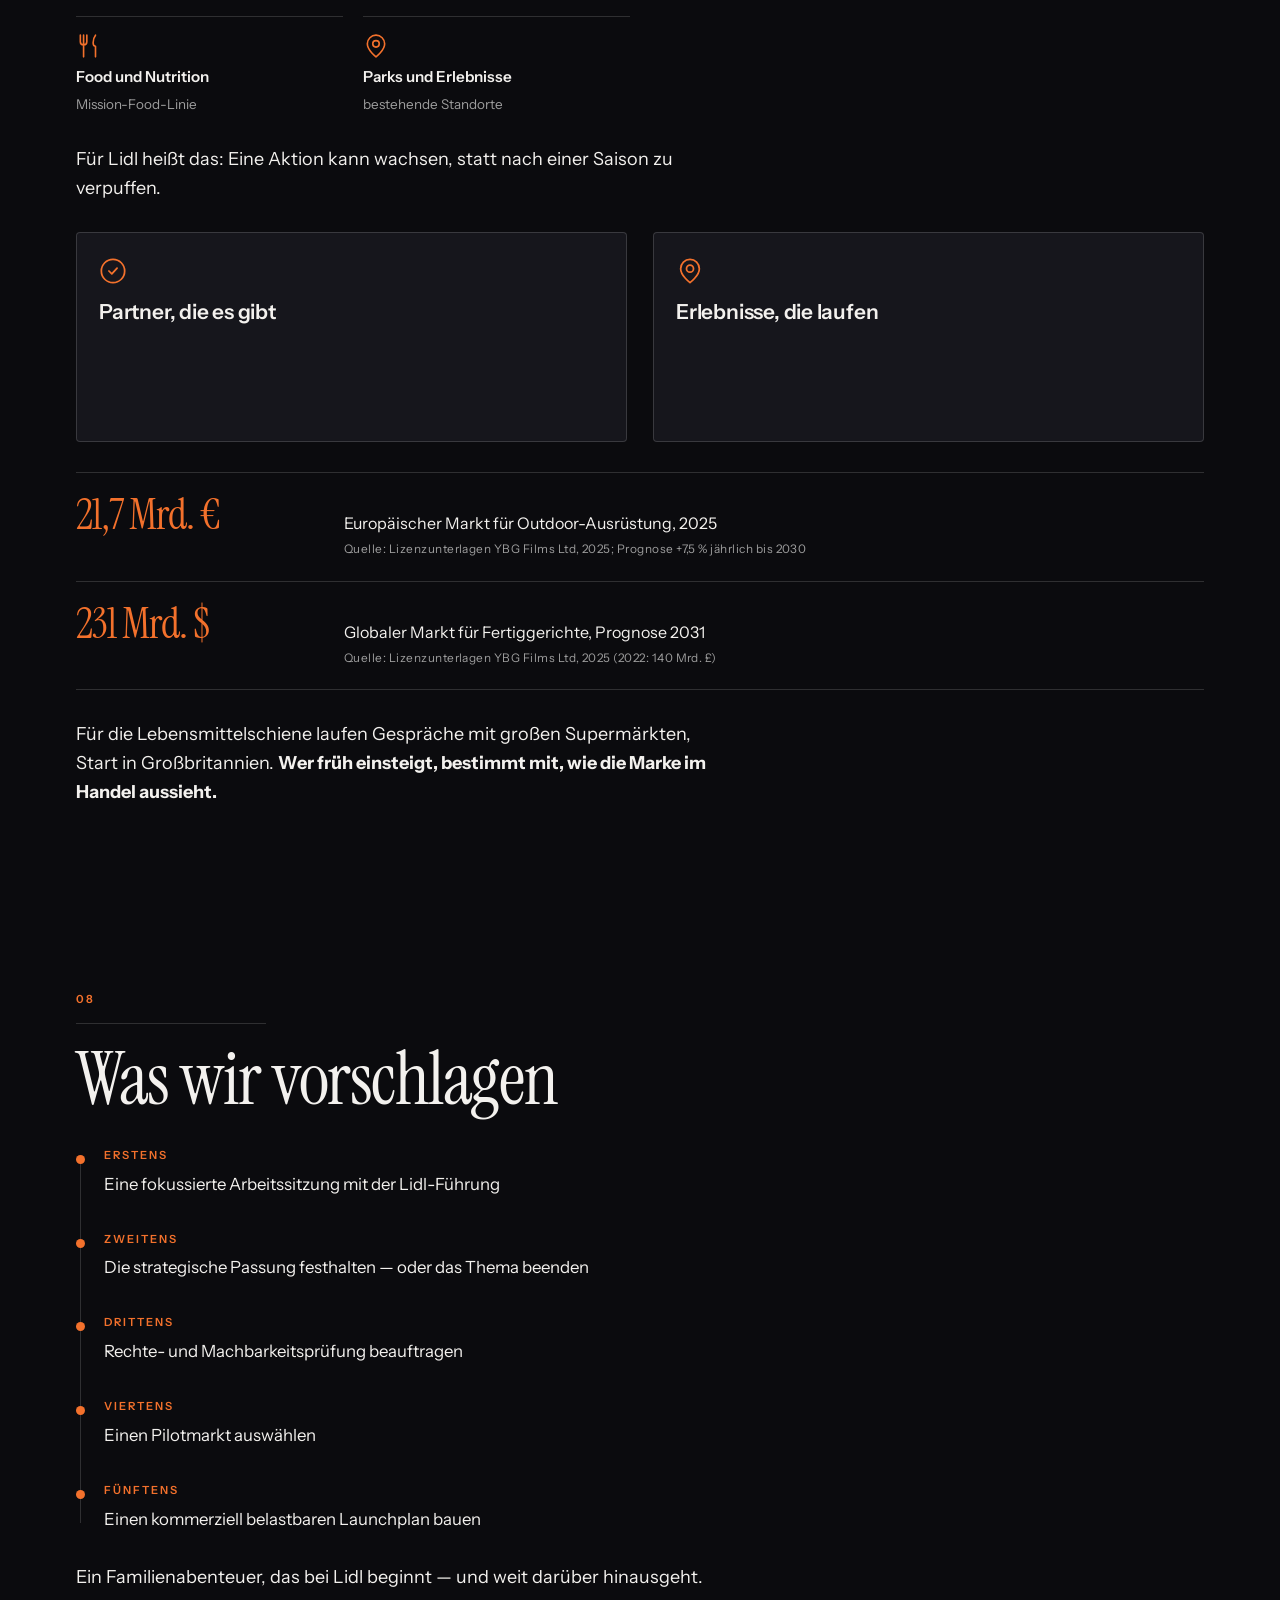
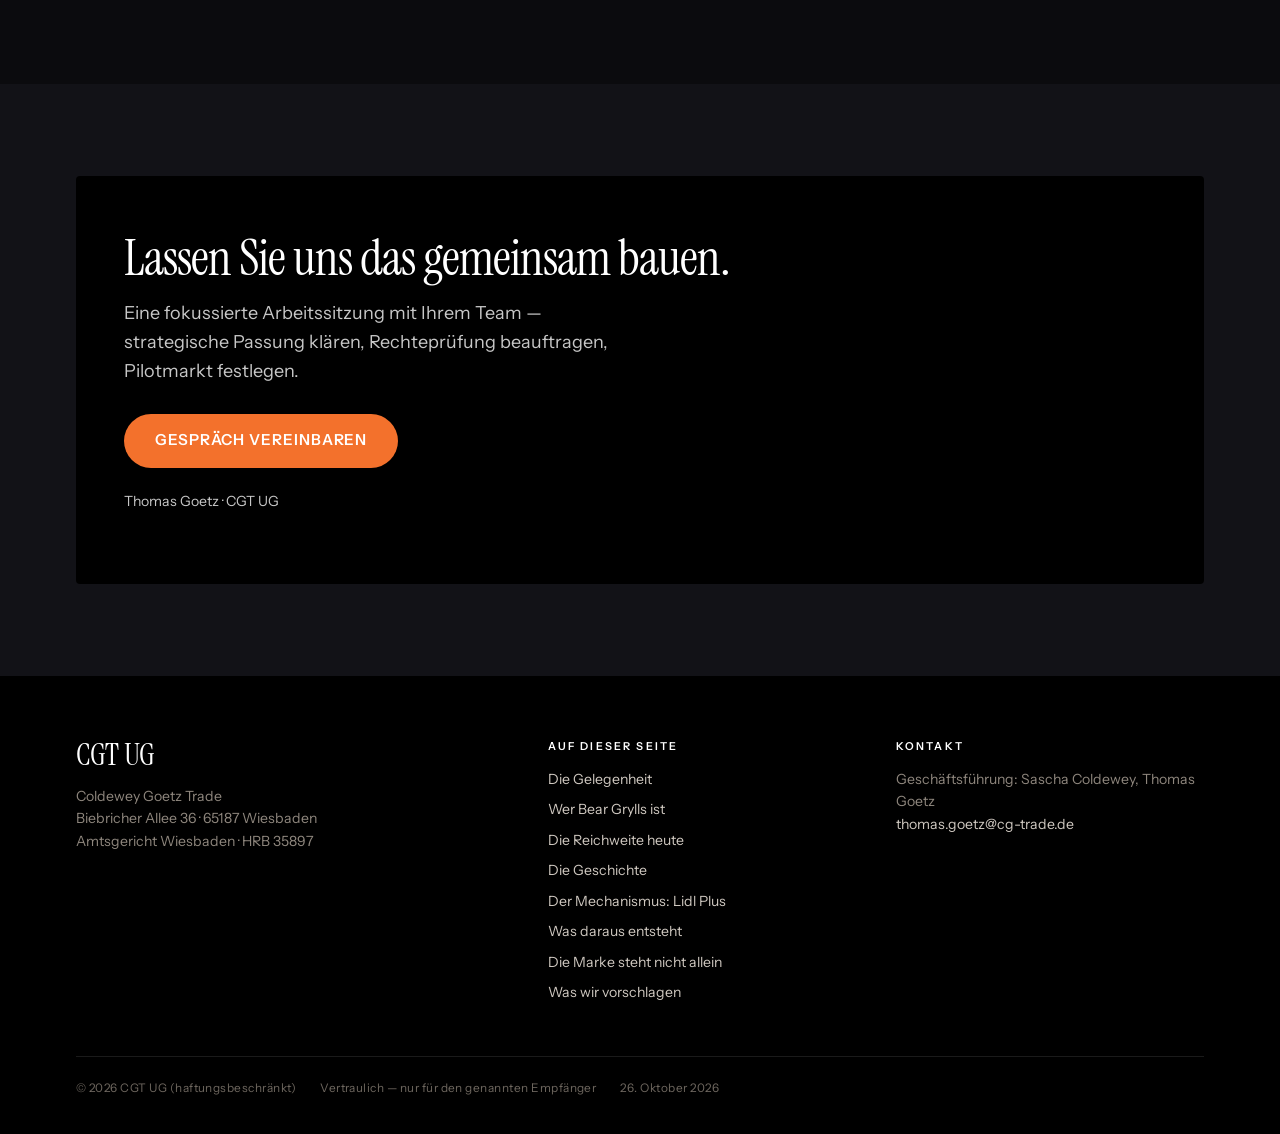
==== commit eb5b1dee: "Pitch-Baukasten: Sinnbilder, Plattformlogos, Laufband und Querbahn Weniger Text, mehr Zeichen - und " ====
--- a/pitch/site/lidl-bear-grylls-4m3qnb/index.html
+++ b/pitch/site/lidl-bear-grylls-4m3qnb/index.html
@@ -4,7 +4,7 @@
 <meta charset="utf-8">
 <meta name="viewport" content="width=device-width, initial-scale=1, viewport-fit=cover">
 <title>Lidl × Bear Grylls</title>
-<meta name="description" content="Zwei fertige Animationsfilme, eine weltbekannte Figur — und Lidl Plus als Schlüssel. Ein Abenteuer, das Familien sehen, kaufen und erleben.">
+<meta name="description" content="Zwei fertige Animationsfilme, eine weltbekannte Figur — und Lidl Plus als Schlüssel.">
 
 <!-- Pitch-Seiten gehoeren nicht in Suchmaschinen. -->
 <meta name="robots" content="noindex, nofollow">
@@ -12,7 +12,7 @@
 <!-- Vorschau, wenn der Link per Mail oder Messenger geteilt wird -->
 <meta property="og:type" content="website">
 <meta property="og:title" content="Lidl × Bear Grylls">
-<meta property="og:description" content="Zwei fertige Animationsfilme, eine weltbekannte Figur — und Lidl Plus als Schlüssel. Ein Abenteuer, das Familien sehen, kaufen und erleben.">
+<meta property="og:description" content="Zwei fertige Animationsfilme, eine weltbekannte Figur — und Lidl Plus als Schlüssel.">
 <meta name="theme-color" content="#0d1117">
 
 <link rel="icon" href="data:image/svg+xml,<svg xmlns='http://www.w3.org/2000/svg' viewBox='0 0 32 32'><rect width='32' height='32' rx='7' fill='%230e6e5c'/><text x='16' y='22' font-family='Arial,sans-serif' font-size='14' font-weight='bold' fill='white' text-anchor='middle'>C</text></svg>">
@@ -36,69 +36,59 @@
   <div class="fortschritt"></div>
 </header>
 
-<header class="hero"><div class="hero__bild" data-parallax="0.22" style="background-image:url('bilder/keyart-hero.jpg');background-position:22% center"></div><div class="hero__schleier"></div><div class="bahn"><div class="hero__paar" data-auftritt><img class="hero__logo hero__logo--partner" src="bilder/lidl-marke.png" alt="LIDL"><span class="hero__mal" aria-hidden="true">&times;</span><img class="hero__logo" src="bilder/bgya-logo-weiss.png" alt="Bear Grylls Young Adventurer"></div><div class="hero__schild" data-auftritt>Pitch für LIDL</div><h1 data-auftritt style="--verzug:80ms">Eine neue Welt des Familienabenteuers</h1><p class="hero__claim" data-auftritt style="--verzug:200ms">Zwei fertige Animationsfilme, eine weltbekannte Figur — und Lidl Plus als Schlüssel. Ein Abenteuer, das Familien sehen, kaufen und erleben.</p><div class="hero__fuss" data-auftritt style="--verzug:320ms"><span>Kanal: Strategische Partnerschaft · Konzeptentwurf</span><span>Stand: 26. Oktober 2026</span><span>Thomas Goetz, CGT UG</span></div></div><div class="hero__runter" aria-hidden="true"></div></header>
+<header class="hero"><div class="hero__bild" data-parallax="0.22" style="background-image:url('bilder/keyart-hero.jpg');background-position:22% center"></div><div class="hero__schleier"></div><div class="bahn"><div class="hero__paar" data-auftritt><img class="hero__logo hero__logo--partner" src="bilder/lidl-marke.png" alt="LIDL"><span class="hero__mal" aria-hidden="true">&times;</span><img class="hero__logo" src="bilder/bgya-logo-weiss.png" alt="Bear Grylls Young Adventurer"></div><div class="hero__schild" data-auftritt>Pitch für LIDL</div><h1 data-auftritt style="--verzug:80ms">Eine neue Welt des Familienabenteuers</h1><p class="hero__claim" data-auftritt style="--verzug:200ms">Zwei fertige Animationsfilme, eine weltbekannte Figur — und Lidl Plus als Schlüssel.</p><div class="hero__fuss" data-auftritt style="--verzug:320ms"><span>Kanal: Strategische Partnerschaft · Konzeptentwurf</span><span>Stand: 26. Oktober 2026</span><span>Thomas Goetz, CGT UG</span></div></div><div class="hero__runter" aria-hidden="true"></div></header>
 
 <main id="inhalt">
 <section class="abschnitt" id="die-gelegenheit"><div class="bahn"><header class="abschnitt__kopf" data-auftritt><span class="marke">01</span><h2>Die Gelegenheit</h2></header>
 <p class="fuehrung" data-auftritt>Was, wenn Lidl Familien zusammenbringt — mit einem Abenteuer, das sie sehen, kaufen und erleben können?</p>
-<p data-auftritt>Eine international bekannte Figur. Zwei <strong>fertig produzierte</strong> Animationsfilme. Und mit Lidl Plus ein Kanal, der aus Aufmerksamkeit einen Einkauf macht und aus einem Einkauf ein gemeinsames Erlebnis.</p>
-<p data-auftritt>Das ist kein Logo auf Ware. Es ist eine Kette: Die Geschichte weckt Interesse, das Produkt macht sie greifbar, das Erlebnis gibt der Familie einen Grund mitzumachen.</p>
+<div class="zeichenfelder"><div class="zeichenfeld" data-auftritt style="--verzug:0ms"><svg class="sinnbild" viewBox="0 0 24 24" fill="none" stroke="currentColor" stroke-width="1.5" stroke-linecap="round" stroke-linejoin="round" aria-hidden="true"><path d="M20 13c0 5-3.5 7.5-7.66 8.95a1 1 0 0 1-.67-.01C7.5 20.5 4 18 4 13V6a1 1 0 0 1 1-1c2 0 4.5-1.2 6.24-2.72a1.17 1.17 0 0 1 1.52 0C14.51 3.81 17 5 19 5a1 1 0 0 1 1 1z"/></svg><span class="zeichenfeld__titel">Eine Weltmarke</span><span class="zeichenfeld__text">Bekannt in über 200 Ländern</span></div><div class="zeichenfeld" data-auftritt style="--verzug:60ms"><svg class="sinnbild" viewBox="0 0 24 24" fill="none" stroke="currentColor" stroke-width="1.5" stroke-linecap="round" stroke-linejoin="round" aria-hidden="true"><rect width="18" height="18" x="3" y="3" rx="2"/><path d="M7 3v18M17 3v18M3 7.5h4M17 7.5h4M3 12h18M3 16.5h4M17 16.5h4"/></svg><span class="zeichenfeld__titel">Zwei fertige Filme</span><span class="zeichenfeld__text">Produziert, nicht geplant</span></div><div class="zeichenfeld" data-auftritt style="--verzug:120ms"><svg class="sinnbild" viewBox="0 0 24 24" fill="none" stroke="currentColor" stroke-width="1.5" stroke-linecap="round" stroke-linejoin="round" aria-hidden="true"><rect width="13" height="20" x="5.5" y="2" rx="2.5"/><path d="M12 18h.01"/></svg><span class="zeichenfeld__titel">Lidl Plus</span><span class="zeichenfeld__text">Der Kanal ist vorhanden</span></div><div class="zeichenfeld" data-auftritt style="--verzug:180ms"><svg class="sinnbild" viewBox="0 0 24 24" fill="none" stroke="currentColor" stroke-width="1.5" stroke-linecap="round" stroke-linejoin="round" aria-hidden="true"><path d="M12 21 4.8 13.9C3.4 12.5 2 10.7 2 8.5A4.5 4.5 0 0 1 12 5.6 4.5 4.5 0 0 1 22 8.5c0 2.2-1.4 4-2.8 5.4z"/></svg><span class="zeichenfeld__titel">Ein Erlebnis</span><span class="zeichenfeld__text">Nicht nur ein Logo auf Ware</span></div></div>
 </div></section>
 <section class="abschnitt abschnitt--hell" id="wer-bear-grylls-ist"><div class="bahn"><header class="abschnitt__kopf" data-auftritt><span class="marke">02</span><h2>Wer Bear Grylls ist</h2></header>
-<div class="reiter" data-auftritt><style>#rt1-0:checked~[data-fuer="rt1-0"]{display:grid}#rt1-0:checked~.reiter__leiste label[for="rt1-0"]{color:var(--tinte);border-color:var(--akzent)}#rt1-1:checked~[data-fuer="rt1-1"]{display:grid}#rt1-1:checked~.reiter__leiste label[for="rt1-1"]{color:var(--tinte);border-color:var(--akzent)}#rt1-2:checked~[data-fuer="rt1-2"]{display:grid}#rt1-2:checked~.reiter__leiste label[for="rt1-2"]{color:var(--tinte);border-color:var(--akzent)}</style><input class="reiter__schalter" type="radio" name="rt1" id="rt1-0" checked><input class="reiter__schalter" type="radio" name="rt1" id="rt1-1"><input class="reiter__schalter" type="radio" name="rt1" id="rt1-2"><div class="reiter__leiste"><label class="reiter__knopf" for="rt1-0">Der Mann</label><label class="reiter__knopf" for="rt1-1">Die Reichweite</label><label class="reiter__knopf" for="rt1-2">Warum das für Familien zählt</label></div><div class="reiter__blatt reiter__blatt--mit-bild" data-fuer="rt1-0"><figure class="reiter__bild"><img src="bilder/bear-live.jpg" alt="Der Mann" loading="lazy" decoding="async"></figure><div><p data-auftritt>Soldat der 21 SAS, Everest-Besteiger, Ehrenoberst, Nummer-1-Bestsellerautor und Fernsehabenteurer. Seit zwanzig Jahren dieselbe Rolle: der Mann, der zeigt, wie man durchkommt.</p>
-<p data-auftritt>Von Juli 2009 bis September 2024 <strong>Chief Scout des Vereinigten Königreichs</strong> — der jüngste je ernannte, nach Baden-Powell der am zweitlängsten amtierende. Seit 2018 <strong>erster Chief Ambassador of World Scouting</strong>.</p>
-<p data-auftritt>Botschafter des Tusk Trust. Sein Satz unter jeder Unterschrift: <em>Never give up.</em></p></div></div><div class="reiter__blatt" data-fuer="rt1-1"><div><p data-auftritt>Über <strong>zwei Milliarden</strong> Fernsehzuschauer in mehr als <strong>200 Ländern und Territorien</strong>. <strong>20 Millionen</strong> verkaufte Bücher in 30 Sprachen.</p>
-<p data-auftritt>Ausgestrahlt wurde er unter anderem bei Netflix, BBC, Discovery, National Geographic, NBC, ITV, Disney und Apple TV+.</p>
-<p data-auftritt>Die aktuellen Social-Media-Zahlen stehen im nächsten Abschnitt.</p></div></div><div class="reiter__blatt" data-fuer="rt1-2"><div><p data-auftritt>Als Galionsfigur für <strong>60 Millionen Pfadfinder</strong> weltweit steht er nicht für Hype, sondern für Haltung: Draußen sein, nicht aufgeben, einander helfen.</p>
-<p data-auftritt>Das ist der Unterschied zu einer beliebigen Lizenzfigur. Eltern müssen bei dieser Marke nicht überlegen, ob sie dazu passt — sie kennen sie und sie vertrauen ihr.</p></div></div></div>
+<div class="reiter" data-auftritt><style>#rt1-0:checked~[data-fuer="rt1-0"]{display:grid}#rt1-0:checked~.reiter__leiste label[for="rt1-0"]{color:var(--tinte);border-color:var(--akzent)}#rt1-0:checked~.reiter__leiste label[for="rt1-0"] .sinnbild{opacity:1}#rt1-1:checked~[data-fuer="rt1-1"]{display:grid}#rt1-1:checked~.reiter__leiste label[for="rt1-1"]{color:var(--tinte);border-color:var(--akzent)}#rt1-1:checked~.reiter__leiste label[for="rt1-1"] .sinnbild{opacity:1}#rt1-2:checked~[data-fuer="rt1-2"]{display:grid}#rt1-2:checked~.reiter__leiste label[for="rt1-2"]{color:var(--tinte);border-color:var(--akzent)}#rt1-2:checked~.reiter__leiste label[for="rt1-2"] .sinnbild{opacity:1}</style><input class="reiter__schalter" type="radio" name="rt1" id="rt1-0" checked><input class="reiter__schalter" type="radio" name="rt1" id="rt1-1"><input class="reiter__schalter" type="radio" name="rt1" id="rt1-2"><div class="reiter__leiste"><label class="reiter__knopf" for="rt1-0"><svg class="sinnbild" viewBox="0 0 24 24" fill="none" stroke="currentColor" stroke-width="1.5" stroke-linecap="round" stroke-linejoin="round" aria-hidden="true"><path d="m8 3 4 8 5-5 5 15H2L8 3z"/></svg><span>Der Mann</span></label><label class="reiter__knopf" for="rt1-1"><svg class="sinnbild" viewBox="0 0 24 24" fill="none" stroke="currentColor" stroke-width="1.5" stroke-linecap="round" stroke-linejoin="round" aria-hidden="true"><circle cx="12" cy="12" r="10"/><path d="M2 12h20M12 2a15.3 15.3 0 0 1 4 10 15.3 15.3 0 0 1-4 10 15.3 15.3 0 0 1-4-10 15.3 15.3 0 0 1 4-10z"/></svg><span>Die Reichweite</span></label><label class="reiter__knopf" for="rt1-2"><svg class="sinnbild" viewBox="0 0 24 24" fill="none" stroke="currentColor" stroke-width="1.5" stroke-linecap="round" stroke-linejoin="round" aria-hidden="true"><path d="M16 21v-2a4 4 0 0 0-4-4H6a4 4 0 0 0-4 4v2"/><circle cx="9" cy="7" r="4"/><path d="M22 21v-2a4 4 0 0 0-3-3.9M16 3.1a4 4 0 0 1 0 7.8"/></svg><span>Warum Familien</span></label></div><div class="reiter__blatt" data-fuer="rt1-0"><div><p data-auftritt>Soldat der 21 SAS. Everest-Besteiger. Nummer-1-Bestsellerautor.</p>
+<p data-auftritt>Von 2009 bis 2024 <strong>Chief Scout des Vereinigten Königreichs</strong> — der jüngste je ernannte. Seit 2018 erster <strong>Chief Ambassador of World Scouting</strong>.</p>
+<p data-auftritt><em>Never give up.</em></p></div></div><div class="reiter__blatt" data-fuer="rt1-1"><div><p data-auftritt>Über <strong>zwei Milliarden</strong> Fernsehzuschauer in mehr als <strong>200 Ländern</strong>. <strong>20 Millionen</strong> verkaufte Bücher in 30 Sprachen.</p></div></div><div class="reiter__blatt" data-fuer="rt1-2"><div><p data-auftritt>Galionsfigur für <strong>60 Millionen Pfadfinder</strong>. Keine Hype-Figur, sondern eine Haltung: draußen sein, nicht aufgeben, einander helfen.</p>
+<p data-auftritt>Eltern müssen bei dieser Marke nicht überlegen, ob sie passt.</p></div></div></div>
+<div class="laufband" data-auftritt><div class="laufband__zug"><span class="laufband__glied">Netflix</span><span class="laufband__glied">BBC</span><span class="laufband__glied">Discovery</span><span class="laufband__glied">National Geographic</span><span class="laufband__glied">NBC</span><span class="laufband__glied">ITV</span><span class="laufband__glied">Disney</span><span class="laufband__glied">Apple TV+</span><span class="laufband__glied">Amazon Prime</span></div><div class="laufband__zug" aria-hidden="true"><span class="laufband__glied">Netflix</span><span class="laufband__glied">BBC</span><span class="laufband__glied">Discovery</span><span class="laufband__glied">National Geographic</span><span class="laufband__glied">NBC</span><span class="laufband__glied">ITV</span><span class="laufband__glied">Disney</span><span class="laufband__glied">Apple TV+</span><span class="laufband__glied">Amazon Prime</span></div></div>
 </div></section>
-<section class="abschnitt" id="was-er-gedreht-hat"><div class="bahn"><header class="abschnitt__kopf" data-auftritt><span class="marke">03</span><h2>Was er gedreht hat</h2></header>
-<div class="galerie galerie--drei"><figure data-auftritt="zoom" style="--verzug:0ms"><img src="bilder/show-manvswild.jpg" alt="Man vs Wild — 1,2 Mrd. Zuschauer weltweit" loading="lazy" decoding="async"><figcaption>Man vs Wild — 1,2 Mrd. Zuschauer weltweit</figcaption></figure><figure data-auftritt="zoom" style="--verzug:70ms"><img src="bilder/show-runningwild.jpg" alt="Running Wild — 120 Mio. Zuschauer in den USA" loading="lazy" decoding="async"><figcaption>Running Wild — 120 Mio. Zuschauer in den USA</figcaption></figure><figure data-auftritt="zoom" style="--verzug:140ms"><img src="bilder/show-china.jpg" alt="Absolute China — drittplatzierte Sendung in China" loading="lazy" decoding="async"><figcaption>Absolute China — drittplatzierte Sendung in China</figcaption></figure><figure data-auftritt="zoom" style="--verzug:210ms"><img src="bilder/show-youvswild.jpg" alt="You vs Wild — 25 Mio. Abrufe in 28 Tagen, zwei Emmys" loading="lazy" decoding="async"><figcaption>You vs Wild — 25 Mio. Abrufe in 28 Tagen, zwei Emmys</figcaption></figure><figure data-auftritt="zoom" style="--verzug:280ms"><img src="bilder/show-toughestrace.jpg" alt="World&#x27;s Toughest Race — zum Start Platz 1 auf Amazon Prime" loading="lazy" decoding="async"><figcaption>World&#x27;s Toughest Race — zum Start Platz 1 auf Amazon Prime</figcaption></figure><figure data-auftritt="zoom" style="--verzug:350ms"><img src="bilder/show-island.jpg" alt="The Island — 110 Mio. Zuschauer in Europa" loading="lazy" decoding="async"><figcaption>The Island — 110 Mio. Zuschauer in Europa</figcaption></figure></div>
-<p data-auftritt>Dazu zwei Netflix-Produktionen, die zum Start jeweils auf <strong>Platz 1</strong> standen: <em>Celebrity Bear Hunt</em> und <em>Animals on the Loose</em>.</p>
-</div></section>
-<section class="abschnitt abschnitt--hell" id="die-reichweite-heute"><div class="bahn"><header class="abschnitt__kopf" data-auftritt><span class="marke">04</span><h2>Die Reichweite heute</h2></header>
-<p class="fuehrung" data-auftritt>Eine Lizenzfigur ist nur so viel wert wie die Aufmerksamkeit, die sie mitbringt. Diese hier bringt ein eigenes Publikum mit — jeden Tag, ohne Mediabudget.</p>
-<div class="belege"><div class="beleg" data-auftritt style="--verzug:0ms"><div class="beleg__wert">13 Mio.</div><div class="beleg__text"><span class="beleg__was">Facebook, verifizierte Seite</span><span class="beleg__quelle">Facebook-Seite, abgerufen am 26.10.2026</span></div></div><div class="beleg" data-auftritt style="--verzug:70ms"><div class="beleg__wert">8,6 Mio.</div><div class="beleg__text"><span class="beleg__was">Instagram, verifiziertes Profil @beargrylls</span><span class="beleg__quelle">Instagram-Profil, abgerufen am 26.10.2026</span></div></div><div class="beleg" data-auftritt style="--verzug:140ms"><div class="beleg__wert">635.000</div><div class="beleg__text"><span class="beleg__was">YouTube @beargrylls, dazu 255 Videos</span><span class="beleg__quelle">YouTube-Kanal, abgerufen am 26.10.2026</span></div></div><div class="beleg" data-auftritt style="--verzug:210ms"><div class="beleg__wert">428.900</div><div class="beleg__text"><span class="beleg__was">TikTok @beargrylls, dazu 2,6 Mio. Likes</span><span class="beleg__quelle">TikTok-Profil, abgerufen am 26.10.2026</span></div></div></div>
-<p data-auftritt><strong>Vier Plattformen, nachgezählt: rund 22,7 Millionen Follower.</strong> X und Weibo sind darin noch nicht enthalten. Der Lizenzgeber nennt 23 Millionen über alle Kanäle — die Einzelzahlen bestätigen das, statt es nur zu behaupten.</p>
-<p data-auftritt>Dazu kommt Reichweite, die keine Followerzahl abbildet: Eine einzige YouTube-Folge mit dem indischen Premierminister erreichte <strong>3,6 Milliarden Online-Impressionen</strong>, das offizielle Promo zu <em>Into the Wild</em> mit Akshay Kumar allein <strong>24,5 Millionen Aufrufe</strong>. Die Schwerpunkte liegen in Großbritannien, den USA, <strong>Indien und China</strong>.</p>
-<p data-auftritt><strong>Was das für eine Kampagne bedeutet:</strong> Reichweite muss nicht eingekauft werden, sie ist vorhanden. Bear wäre laut Konzept über Premieren, Interviews, PR-Termine und seine eigenen Kanäle eingebunden — vorausgesetzt, seine persönliche Mitwirkung wird vertraglich gesichert.</p>
+<section class="quer" style="--anzahl:7"><div class="quer__buehne"><div class="quer__klebe"><div class="quer__kopf"><span class="marke">Was er gedreht hat</span></div><div class="quer__spur"><article class="querkarte"><div class="querkarte__bild"><img src="bilder/show-manvswild.jpg" alt="Man vs. Wild" loading="lazy" decoding="async"></div><div class="querkarte__text"><h3>Man vs. Wild</h3><p data-auftritt>1,2 Mrd. Zuschauer weltweit.</p></div></article><article class="querkarte"><div class="querkarte__bild"><img src="bilder/show-runningwild.jpg" alt="Running Wild" loading="lazy" decoding="async"></div><div class="querkarte__text"><h3>Running Wild</h3><p data-auftritt>120 Mio. Zuschauer in den USA.</p></div></article><article class="querkarte"><div class="querkarte__bild"><img src="bilder/show-china.jpg" alt="Absolute China" loading="lazy" decoding="async"></div><div class="querkarte__text"><h3>Absolute China</h3><p data-auftritt>Drittplatzierte Sendung in China.</p></div></article><article class="querkarte"><div class="querkarte__bild"><img src="bilder/show-youvswild.jpg" alt="You vs. Wild" loading="lazy" decoding="async"></div><div class="querkarte__text"><h3>You vs. Wild</h3><p data-auftritt>25 Mio. Abrufe in 28 Tagen. Zwei Emmys.</p></div></article><article class="querkarte"><div class="querkarte__bild"><img src="bilder/show-toughestrace.jpg" alt="World&#x27;s Toughest Race" loading="lazy" decoding="async"></div><div class="querkarte__text"><h3>World&#x27;s Toughest Race</h3><p data-auftritt>Zum Start Platz 1 auf Amazon Prime.</p></div></article><article class="querkarte"><div class="querkarte__bild"><img src="bilder/show-island.jpg" alt="The Island" loading="lazy" decoding="async"></div><div class="querkarte__text"><h3>The Island</h3><p data-auftritt>110 Mio. Zuschauer in Europa.</p></div></article><article class="querkarte"><div class="querkarte__text"><svg class="sinnbild sinnbild--karte" viewBox="0 0 24 24" fill="none" stroke="currentColor" stroke-width="1.5" stroke-linecap="round" stroke-linejoin="round" aria-hidden="true"><path d="M11.5 2.6a.6.6 0 0 1 1 0l2.4 5 5.4.8a.6.6 0 0 1 .35 1l-3.9 3.8.9 5.4a.6.6 0 0 1-.87.63L12 16.7l-4.8 2.53a.6.6 0 0 1-.87-.63l.9-5.4-3.9-3.8a.6.6 0 0 1 .34-1l5.4-.8z"/></svg><h3>Zwei für Netflix</h3><p data-auftritt><em>Celebrity Bear Hunt</em> und <em>Animals on the Loose</em> — beide zum Start auf <strong>Platz 1</strong>.</p></div></article></div><div class="quer__balken"><i></i></div><div class="quer__fuss"><p class="quer__hinweis">Seitlich wischen &rarr;</p><div class="quer__steuer"><button class="slider__knopf" data-blaettern="zurueck" type="button" aria-label="Vorheriges">&#8592;</button><button class="slider__knopf" data-blaettern="vor" type="button" aria-label="Nächstes">&#8594;</button></div></div></div></div></section>
+<section class="abschnitt abschnitt--hell" id="die-reichweite-heute"><div class="bahn"><header class="abschnitt__kopf" data-auftritt><span class="marke">03</span><h2>Die Reichweite heute</h2></header>
+<p class="fuehrung" data-auftritt>Reichweite muss nicht eingekauft werden. Sie ist vorhanden — jeden Tag, ohne Mediabudget.</p>
+<div class="kanaele"><div class="kanal" data-auftritt style="--markenfarbe:#1877F2;--verzug:0ms"><span class="kanal__logo"><svg class="markenzeichen" viewBox="0 0 24 24" fill="currentColor" aria-hidden="true"><path d="M9.101 23.691v-7.98H6.627v-3.667h2.474v-1.58c0-4.085 1.848-5.978 5.858-5.978.401 0 .955.042 1.468.103a8.68 8.68 0 0 1 1.141.195v3.325a8.623 8.623 0 0 0-.653-.036 26.805 26.805 0 0 0-.733-.009c-.707 0-1.259.096-1.675.309a1.686 1.686 0 0 0-.679.622c-.258.42-.374.995-.374 1.752v1.297h3.919l-.386 2.103-.287 1.564h-3.246v8.245C19.396 23.238 24 18.179 24 12.044c0-6.627-5.373-12-12-12s-12 5.373-12 12c0 5.628 3.874 10.35 9.101 11.647Z"/></svg></span><span class="kanal__wert">13 Mio.</span><span class="kanal__name">Facebook</span><span class="kanal__quelle">Facebook-Seite, abgerufen am 26.10.2026</span></div><div class="kanal" data-auftritt style="--markenfarbe:#E4405F;--verzug:70ms"><span class="kanal__logo"><svg class="markenzeichen" viewBox="0 0 24 24" fill="currentColor" aria-hidden="true"><path d="M12 0C8.74 0 8.333.015 7.053.072 5.775.132 4.905.333 4.14.63c-.789.306-1.459.717-2.126 1.384S.935 3.35.63 4.14C.333 4.905.131 5.775.072 7.053.012 8.333 0 8.74 0 12s.015 3.667.072 4.947c.06 1.277.261 2.148.558 2.913.306.788.717 1.459 1.384 2.126.667.666 1.336 1.079 2.126 1.384.766.296 1.636.499 2.913.558C8.333 23.988 8.74 24 12 24s3.667-.015 4.947-.072c1.277-.06 2.148-.262 2.913-.558.788-.306 1.459-.718 2.126-1.384.666-.667 1.079-1.335 1.384-2.126.296-.765.499-1.636.558-2.913.06-1.28.072-1.687.072-4.947s-.015-3.667-.072-4.947c-.06-1.277-.262-2.149-.558-2.913-.306-.789-.718-1.459-1.384-2.126C21.319 1.347 20.651.935 19.86.63c-.765-.297-1.636-.499-2.913-.558C15.667.012 15.26 0 12 0zm0 2.16c3.203 0 3.585.016 4.85.071 1.17.055 1.805.249 2.227.415.562.217.96.477 1.382.896.419.42.679.819.896 1.381.164.422.36 1.057.413 2.227.057 1.266.07 1.646.07 4.85s-.015 3.585-.074 4.85c-.061 1.17-.256 1.805-.421 2.227-.224.562-.479.96-.899 1.382-.419.419-.824.679-1.38.896-.42.164-1.065.36-2.235.413-1.274.057-1.649.07-4.859.07-3.211 0-3.586-.015-4.859-.074-1.171-.061-1.816-.256-2.236-.421-.569-.224-.96-.479-1.379-.899-.421-.419-.69-.824-.9-1.38-.165-.42-.359-1.065-.42-2.235-.045-1.26-.061-1.649-.061-4.844 0-3.196.016-3.586.061-4.861.061-1.17.255-1.814.42-2.234.21-.57.479-.96.9-1.381.419-.419.81-.689 1.379-.898.42-.166 1.051-.361 2.221-.421 1.275-.045 1.65-.06 4.859-.06zm0 3.678a6.162 6.162 0 1 0 0 12.324 6.162 6.162 0 0 0 0-12.324zM12 16a4 4 0 1 1 0-8 4 4 0 0 1 0 8zm7.846-10.405a1.441 1.441 0 1 1-2.881 0 1.441 1.441 0 0 1 2.881 0z"/></svg></span><span class="kanal__wert">8,6 Mio.</span><span class="kanal__name">@beargrylls</span><span class="kanal__quelle">Instagram-Profil, abgerufen am 26.10.2026</span></div><div class="kanal" data-auftritt style="--markenfarbe:#FF0000;--verzug:140ms"><span class="kanal__logo"><svg class="markenzeichen" viewBox="0 0 24 24" fill="currentColor" aria-hidden="true"><path d="M23.498 6.186a3.016 3.016 0 0 0-2.122-2.136C19.505 3.545 12 3.545 12 3.545s-7.505 0-9.377.505A3.017 3.017 0 0 0 .502 6.186C0 8.07 0 12 0 12s0 3.93.502 5.814a3.016 3.016 0 0 0 2.122 2.136c1.871.505 9.376.505 9.376.505s7.505 0 9.377-.505a3.015 3.015 0 0 0 2.122-2.136C24 15.93 24 12 24 12s0-3.93-.502-5.814zM9.545 15.568V8.432L15.818 12l-6.273 3.568z"/></svg></span><span class="kanal__wert">635.000</span><span class="kanal__name">255 Videos</span><span class="kanal__quelle">YouTube-Kanal, abgerufen am 26.10.2026</span></div><div class="kanal" data-auftritt style="--verzug:210ms"><span class="kanal__logo"><svg class="markenzeichen" viewBox="0 0 24 24" fill="currentColor" aria-hidden="true"><path d="M12.525.02c1.31-.02 2.61-.01 3.91-.02.08 1.53.63 3.09 1.75 4.17 1.12 1.11 2.7 1.62 4.24 1.79v4.03c-1.44-.05-2.89-.35-4.2-.97-.57-.26-1.1-.59-1.62-.93-.01 2.92.01 5.84-.02 8.75-.08 1.4-.54 2.79-1.35 3.94-1.31 1.92-3.58 3.17-5.91 3.21-1.43.08-2.86-.31-4.08-1.03-2.02-1.19-3.44-3.37-3.65-5.71-.02-.5-.03-1-.01-1.49.18-1.9 1.12-3.72 2.58-4.96 1.66-1.44 3.98-2.13 6.15-1.72.02 1.48-.04 2.96-.04 4.44-.99-.32-2.15-.23-3.02.37-.63.41-1.11 1.04-1.36 1.75-.21.51-.15 1.07-.14 1.61.24 1.64 1.82 3.02 3.5 2.87 1.12-.01 2.19-.66 2.77-1.61.19-.33.4-.67.41-1.06.1-1.79.06-3.57.07-5.36.01-4.03-.01-8.05.02-12.07z"/></svg></span><span class="kanal__wert">428.900</span><span class="kanal__name">2,6 Mio. Likes</span><span class="kanal__quelle">TikTok-Profil, abgerufen am 26.10.2026</span></div></div>
+<p data-auftritt><strong>Nachgezählt: rund 22,7 Millionen Follower.</strong> X und Weibo sind nicht enthalten. Der Lizenzgeber nennt 23 Millionen — die Einzelzahlen bestätigen das, statt es zu behaupten.</p>
+<div class="belege"><div class="beleg" data-auftritt style="--verzug:0ms"><div class="beleg__wert">3,6 Mrd.</div><div class="beleg__text"><span class="beleg__was">Online-Impressionen, eine YouTube-Folge mit dem indischen Premierminister</span><span class="beleg__quelle">Lizenzunterlagen YBG Films Ltd, 2025</span></div></div><div class="beleg" data-auftritt style="--verzug:70ms"><div class="beleg__wert">24,5 Mio.</div><div class="beleg__text"><span class="beleg__was">Aufrufe des Promos zu <em>Into the Wild</em> mit Akshay Kumar</span><span class="beleg__quelle">Lizenzunterlagen YBG Films Ltd, 2025</span></div></div></div>
+<p data-auftritt>Schwerpunkte: Großbritannien, USA, <strong>Indien und China</strong>. Bear wäre laut Konzept über Premieren, Interviews und seine eigenen Kanäle eingebunden — vorausgesetzt, seine Mitwirkung wird vertraglich gesichert.</p>
 </div></section>
 <section class="kapitel"><div class="kapitel__bild" style="background-image:url('bilder/keyart-band.jpg')"></div><div class="kapitel__schleier"></div><div class="bahn"><div data-auftritt><span class="kapitel__nummer">Der Inhalt</span><h2 data-auftritt>Zwei Filme sind fertig.</h2>
-<p data-auftritt>Kein Entwicklungsprojekt, keine Absichtserklärung. Zwei abgeschlossene Animationsfilme, die auf einen Starttermin warten.</p></div></div></section>
-<section class="abschnitt" id="die-geschichte"><div class="bahn"><header class="abschnitt__kopf" data-auftritt><span class="marke">05</span><h2>Die Geschichte</h2></header>
-<p class="fuehrung" data-auftritt><strong>Green Squad</strong> — ein fünfköpfiges Einsatzteam in einer verdeckten Rettungsorganisation, die ausschließlich von Kindern geführt wird: dem <strong>Secret Ops Squad</strong>.</p>
-<p data-auftritt>Der neueste Rekrut ist ein vierzehnjähriger Bear Grylls. Ein eher gewöhnlicher Junge — unsicher, in der Schule gelangweilt —, bis er rekrutiert wird. Erzählt wird, wie er seinen Platz im Team findet: waghalsige Rettungen, extreme Schauplätze, knappes Überleben und Freundschaften, die halten.</p>
-<p data-auftritt>Schnell, komisch und spannend. Für Bears junge Fans die Vorgeschichte zu dem Mann, den sie aus dem Fernsehen kennen.</p>
-<div class="karten karten--zwei"><div data-auftritt style="--verzug:0ms"><article class="karte"><div class="karte__text"><h3>Endangered · 91 Minuten</h3><p data-auftritt>Schauplatz: die Dschungel von Borneo und Sumatra. Bear tauscht das Klassenzimmer gegen den Regenwald und steht an vorderster Front gegen Abholzung und Artensterben. Tödliche Raubtiere, ein wütendes Nashorn und ein paar zu freundliche Orang-Utans.</p>
-<p data-auftritt>Die härteste Prüfung ist eine andere: Bear muss seine Teamkameraden — und sich selbst — davon überzeugen, dass er in die Truppe gehört.</p></div></article></div><div data-auftritt style="--verzug:90ms"><article class="karte"><div class="karte__text"><h3>Icebreaker · 96 Minuten</h3><p data-auftritt>Schauplatz: Sibirien und der Polarkreis. Ein abgestürztes Frachtflugzeug, Menschenleben in Gefahr und die Uhr läuft, bei Temperaturen weit unter null.</p>
-<p data-auftritt>Dazu Whiteout-Stürme, Wölfe und eine Lawine. Diesmal muss die Green Squad vor allem eines: sich selbst retten.</p></div></article></div></div>
-<p class="fuehrung" data-auftritt><strong>Der Vorschlag:</strong> ein exklusives Ansichtsfenster für Lidl-Kundinnen und -Kunden — vorbehaltlich Rechten, Territorien und technischer Machbarkeit.</p>
+<p data-auftritt>Kein Entwicklungsprojekt, keine Absichtserklärung.</p></div></div></section>
+<section class="abschnitt" id="die-geschichte"><div class="bahn"><header class="abschnitt__kopf" data-auftritt><span class="marke">04</span><h2>Die Geschichte</h2></header>
+<p class="fuehrung" data-auftritt><strong>Green Squad</strong> — ein Kinderteam in einer verdeckten Rettungsorganisation. Der neueste Rekrut: ein vierzehnjähriger Bear Grylls.</p>
+<div class="karten karten--zwei"><div data-auftritt style="--verzug:0ms"><article class="karte"><div class="karte__text"><span class="karte__zeichen"><svg class="sinnbild sinnbild--karte" viewBox="0 0 24 24" fill="none" stroke="currentColor" stroke-width="1.5" stroke-linecap="round" stroke-linejoin="round" aria-hidden="true"><path d="M11 20A7 7 0 0 1 9.8 6.1C15.5 5 17 4.5 19 2c1 2 2 4.2 2 8 0 5.5-4.8 10-10 10z"/><path d="M2 21c0-3 1.9-5.4 5.1-6"/></svg></span><h3>Endangered · 91 Minuten</h3><p data-auftritt>Borneo und Sumatra. Regenwald statt Klassenzimmer, Abholzung und Artensterben. Tödliche Raubtiere, ein wütendes Nashorn, zu freundliche Orang-Utans.</p>
+<p data-auftritt>Die härteste Prüfung: Bear muss beweisen, dass er ins Team gehört.</p></div></article></div><div data-auftritt style="--verzug:90ms"><article class="karte"><div class="karte__text"><span class="karte__zeichen"><svg class="sinnbild sinnbild--karte" viewBox="0 0 24 24" fill="none" stroke="currentColor" stroke-width="1.5" stroke-linecap="round" stroke-linejoin="round" aria-hidden="true"><path d="M12 2v20M4.2 7 19.8 17M19.8 7 4.2 17M12 6.2 9.3 3.5M12 6.2l2.7-2.7M12 17.8l-2.7 2.7M12 17.8l2.7 2.7"/></svg></span><h3>Icebreaker · 96 Minuten</h3><p data-auftritt>Sibirien und Polarkreis. Ein abgestürztes Frachtflugzeug, Menschenleben in Gefahr, weit unter null.</p>
+<p data-auftritt>Whiteout-Stürme, Wölfe, eine Lawine. Diesmal muss die Green Squad sich selbst retten.</p></div></article></div></div>
+<p class="fuehrung" data-auftritt><strong>Der Vorschlag:</strong> ein exklusives Ansichtsfenster für Lidl-Kundinnen und -Kunden — vorbehaltlich Rechten, Territorien und Machbarkeit.</p>
 </div></section>
-<section class="abschnitt" id="der-mechanismus-lidl-plus"><div class="bahn"><header class="abschnitt__kopf" data-auftritt><span class="marke">06</span><h2>Der Mechanismus: Lidl Plus</h2></header>
-<p class="fuehrung" data-auftritt>Hier entsteht der eigentliche Wert. Nicht in der Lizenz, sondern in der Verbindung von Regal, App und Film.</p>
-<div class="bildwand"><figure class="bildwand__bild"><img src="bilder/lidl-plus-foto.jpg" alt="" loading="lazy" decoding="async"></figure><div class="bildwand__schritte"><div class="bildwand__schritt" data-auftritt><span class="bildwand__zahl">01</span><h3>Entdecken</h3><p data-auftritt>Die Kampagne im Markt: Aktionsfläche, Handzettel, Regal.</p></div><div class="bildwand__schritt" data-auftritt><span class="bildwand__zahl">02</span><h3>Kaufen</h3><p data-auftritt>Aktionsprodukte mitnehmen — die Schwelle entscheidet über die Wirkung.</p></div><div class="bildwand__schritt" data-auftritt><span class="bildwand__zahl">03</span><h3>Freischalten</h3><p data-auftritt>QR-Code einlösen, Zugang über Lidl Plus erhalten.</p></div><div class="bildwand__schritt" data-auftritt><span class="bildwand__zahl">04</span><h3>Ansehen</h3><p data-auftritt>Den Film zu Hause gemeinsam schauen. Kein Streamingdienst dazwischen.</p></div><div class="bildwand__schritt" data-auftritt><span class="bildwand__zahl">05</span><h3>Wiederkommen</h3><p data-auftritt>Zurück in den Markt für das nächste Abenteuer.</p></div></div></div>
+<section class="abschnitt" id="der-mechanismus-lidl-plus"><div class="bahn"><header class="abschnitt__kopf" data-auftritt><span class="marke">05</span><h2>Der Mechanismus: Lidl Plus</h2></header>
+<p class="fuehrung" data-auftritt>Hier entsteht der Wert. Nicht in der Lizenz, sondern in der Verbindung von Regal, App und Film.</p>
+<div class="bildwand"><figure class="bildwand__bild"><img src="bilder/lidl-plus-foto.jpg" alt="" loading="lazy" decoding="async"></figure><div class="bildwand__schritte"><div class="bildwand__schritt" data-auftritt><span class="bildwand__zahl">01</span><h3>Entdecken</h3><p data-auftritt>Aktionsfläche, Handzettel, Regal.</p></div><div class="bildwand__schritt" data-auftritt><span class="bildwand__zahl">02</span><h3>Kaufen</h3><p data-auftritt>Aktionsprodukte mitnehmen.</p></div><div class="bildwand__schritt" data-auftritt><span class="bildwand__zahl">03</span><h3>Freischalten</h3><p data-auftritt>QR-Code über Lidl Plus einlösen.</p></div><div class="bildwand__schritt" data-auftritt><span class="bildwand__zahl">04</span><h3>Ansehen</h3><p data-auftritt>Zu Hause gemeinsam schauen. Kein Streamingdienst dazwischen.</p></div><div class="bildwand__schritt" data-auftritt><span class="bildwand__zahl">05</span><h3>Wiederkommen</h3><p data-auftritt>Zurück in den Markt für das nächste Abenteuer.</p></div></div></div>
 <div class="belege"><div class="beleg" data-auftritt style="--verzug:0ms"><div class="beleg__wert">über 100 Mio.</div><div class="beleg__text"><span class="beleg__was">Nutzer der Lidl-Plus-App weltweit, nach Angaben von Lidl</span><span class="beleg__quelle">Lidl, zitiert in Presseberichten; Angabe rund ein Jahr alt</span></div></div></div>
-<p data-auftritt><strong>Was vorher zu klären ist</strong>, und das sagen wir lieber jetzt als später: Einkaufsschwellen, Teilnahmebedingungen und der Schutz von Kinderdaten. Das gehört in die Machbarkeitsprüfung, nicht in eine Präsentation.</p>
+<p data-auftritt><strong>Vorher zu klären:</strong> Einkaufsschwellen, Teilnahmebedingungen, Schutz von Kinderdaten. Das gehört in die Machbarkeitsprüfung.</p>
 </div></section>
-<section class="abschnitt abschnitt--hell" id="was-daraus-entsteht"><div class="bahn"><header class="abschnitt__kopf" data-auftritt><span class="marke">07</span><h2>Was daraus entsteht</h2></header>
-<div class="reiter" data-auftritt><style>#rt2-0:checked~[data-fuer="rt2-0"]{display:grid}#rt2-0:checked~.reiter__leiste label[for="rt2-0"]{color:var(--tinte);border-color:var(--akzent)}#rt2-1:checked~[data-fuer="rt2-1"]{display:grid}#rt2-1:checked~.reiter__leiste label[for="rt2-1"]{color:var(--tinte);border-color:var(--akzent)}#rt2-2:checked~[data-fuer="rt2-2"]{display:grid}#rt2-2:checked~.reiter__leiste label[for="rt2-2"]{color:var(--tinte);border-color:var(--akzent)}</style><input class="reiter__schalter" type="radio" name="rt2" id="rt2-0" checked><input class="reiter__schalter" type="radio" name="rt2" id="rt2-1"><input class="reiter__schalter" type="radio" name="rt2" id="rt2-2"><div class="reiter__leiste"><label class="reiter__knopf" for="rt2-0">Die Produkte</label><label class="reiter__knopf" for="rt2-1">Das Erlebnis</label><label class="reiter__knopf" for="rt2-2">Der Geschäftsnutzen</label></div><div class="reiter__blatt" data-fuer="rt2-0"><div><p data-auftritt>Schmal starten, nicht breit. Eine eng kuratierte Kollektion schlägt ein großes Sortiment ohne Haltung.</p>
-<ul class="haken" data-auftritt><li><strong>Kinder-Explorerjacken</strong> und praktische Familienbekleidung</li><li><strong>Rucksäcke</strong> und <strong>Trinkflaschen</strong></li><li><strong>Camping-Basics</strong> und <strong>Outdoor-Spiele</strong></li><li><strong>Ausgewählte Snacks</strong> aus der Mission-Food-Linie</li></ul>
-<p data-auftritt>Jedes Produkt braucht einen klaren Preispunkt und einen glaubwürdigen Grund zu existieren. Gemeinsame Entwicklung ist ausdrücklich vorgesehen: Lidl kennt Preislagen und Fläche, die Lizenzseite bringt Figur, Bildwelt und Geschichte.</p></div></div><div class="reiter__blatt" data-fuer="rt2-1"><div><p data-auftritt>Familien-Abenteuerwochenenden. Naturchallenges. Ferienaktionen. Sorgfältig gestaltete Gewinnerlebnisse.</p>
+<section class="abschnitt abschnitt--hell" id="was-daraus-entsteht"><div class="bahn"><header class="abschnitt__kopf" data-auftritt><span class="marke">06</span><h2>Was daraus entsteht</h2></header>
+<div class="reiter" data-auftritt><style>#rt2-0:checked~[data-fuer="rt2-0"]{display:grid}#rt2-0:checked~.reiter__leiste label[for="rt2-0"]{color:var(--tinte);border-color:var(--akzent)}#rt2-0:checked~.reiter__leiste label[for="rt2-0"] .sinnbild{opacity:1}#rt2-1:checked~[data-fuer="rt2-1"]{display:grid}#rt2-1:checked~.reiter__leiste label[for="rt2-1"]{color:var(--tinte);border-color:var(--akzent)}#rt2-1:checked~.reiter__leiste label[for="rt2-1"] .sinnbild{opacity:1}#rt2-2:checked~[data-fuer="rt2-2"]{display:grid}#rt2-2:checked~.reiter__leiste label[for="rt2-2"]{color:var(--tinte);border-color:var(--akzent)}#rt2-2:checked~.reiter__leiste label[for="rt2-2"] .sinnbild{opacity:1}</style><input class="reiter__schalter" type="radio" name="rt2" id="rt2-0" checked><input class="reiter__schalter" type="radio" name="rt2" id="rt2-1"><input class="reiter__schalter" type="radio" name="rt2" id="rt2-2"><div class="reiter__leiste"><label class="reiter__knopf" for="rt2-0"><svg class="sinnbild" viewBox="0 0 24 24" fill="none" stroke="currentColor" stroke-width="1.5" stroke-linecap="round" stroke-linejoin="round" aria-hidden="true"><circle cx="9" cy="20.5" r="1.3"/><circle cx="18" cy="20.5" r="1.3"/><path d="M2 2.5h2.6l2.7 12.1a2 2 0 0 0 2 1.6h8.5a2 2 0 0 0 2-1.5l1.7-7.2H5.4"/></svg><span>Die Produkte</span></label><label class="reiter__knopf" for="rt2-1"><svg class="sinnbild" viewBox="0 0 24 24" fill="none" stroke="currentColor" stroke-width="1.5" stroke-linecap="round" stroke-linejoin="round" aria-hidden="true"><path d="M3 21 13.5 3M10.5 3 21 21M3 21h18M12 12.5 16.5 21M12 12.5 7.5 21"/></svg><span>Das Erlebnis</span></label><label class="reiter__knopf" for="rt2-2"><svg class="sinnbild" viewBox="0 0 24 24" fill="none" stroke="currentColor" stroke-width="1.5" stroke-linecap="round" stroke-linejoin="round" aria-hidden="true"><path d="M3 20.5h18M7 20.5V14M12 20.5V8.5M17 20.5v-16"/></svg><span>Der Nutzen</span></label></div><div class="reiter__blatt" data-fuer="rt2-0"><div><p data-auftritt>Schmal starten, nicht breit. Eine kuratierte Kollektion schlägt ein großes Sortiment ohne Haltung.</p><div class="zeichenfelder"><div class="zeichenfeld" data-auftritt style="--verzug:0ms"><svg class="sinnbild" viewBox="0 0 24 24" fill="none" stroke="currentColor" stroke-width="1.5" stroke-linecap="round" stroke-linejoin="round" aria-hidden="true"><path d="M4 10.5A4.5 4.5 0 0 1 8.5 6h7a4.5 4.5 0 0 1 4.5 4.5V19a2 2 0 0 1-2 2H6a2 2 0 0 1-2-2z"/><path d="M8.5 6V4.5A2.5 2.5 0 0 1 11 2h2a2.5 2.5 0 0 1 2.5 2.5V6M8.5 21v-4.5A1.5 1.5 0 0 1 10 15h4a1.5 1.5 0 0 1 1.5 1.5V21M9 10.5h6"/></svg><span class="zeichenfeld__titel">Rucksäcke</span><span class="zeichenfeld__text">und Trinkflaschen</span></div><div class="zeichenfeld" data-auftritt style="--verzug:60ms"><svg class="sinnbild" viewBox="0 0 24 24" fill="none" stroke="currentColor" stroke-width="1.5" stroke-linecap="round" stroke-linejoin="round" aria-hidden="true"><path d="M20 13c0 5-3.5 7.5-7.66 8.95a1 1 0 0 1-.67-.01C7.5 20.5 4 18 4 13V6a1 1 0 0 1 1-1c2 0 4.5-1.2 6.24-2.72a1.17 1.17 0 0 1 1.52 0C14.51 3.81 17 5 19 5a1 1 0 0 1 1 1z"/></svg><span class="zeichenfeld__titel">Explorerjacken</span><span class="zeichenfeld__text">für Kinder und Familie</span></div><div class="zeichenfeld" data-auftritt style="--verzug:120ms"><svg class="sinnbild" viewBox="0 0 24 24" fill="none" stroke="currentColor" stroke-width="1.5" stroke-linecap="round" stroke-linejoin="round" aria-hidden="true"><path d="M3 21 13.5 3M10.5 3 21 21M3 21h18M12 12.5 16.5 21M12 12.5 7.5 21"/></svg><span class="zeichenfeld__titel">Camping-Basics</span><span class="zeichenfeld__text">und Outdoor-Spiele</span></div><div class="zeichenfeld" data-auftritt style="--verzug:180ms"><svg class="sinnbild" viewBox="0 0 24 24" fill="none" stroke="currentColor" stroke-width="1.5" stroke-linecap="round" stroke-linejoin="round" aria-hidden="true"><path d="M4 2v6a3 3 0 0 0 3 3 3 3 0 0 0 3-3V2M7 2v9M7 11v11M18 2c-1.6 2-2.2 4.2-2.2 7 0 2 .8 3.2 2.2 3.2V22"/></svg><span class="zeichenfeld__titel">Mission Food</span><span class="zeichenfeld__text">ausgewählte Snacks</span></div></div><p data-auftritt>Jedes Produkt braucht einen Preispunkt und einen Grund zu existieren. Lidl kennt Preislagen und Fläche, die Lizenzseite bringt Figur und Geschichte.</p></div></div><div class="reiter__blatt" data-fuer="rt2-1"><div><p data-auftritt>Familien-Abenteuerwochenenden. Naturchallenges. Ferienaktionen. Gewinnerlebnisse.</p>
 <p data-auftritt>Die Kampagne soll Erinnerungen schaffen, nicht Impressionen zählen.</p>
-<p data-auftritt>Darüber hinaus — ausdrücklich als Zusatz, nicht als Fundament — ließe sich das Thema mit bestehenden Lidl-Initiativen zu Nachhaltigkeit und Familie verbinden. Ein konkretes Programm wäre mit Ihrem CSR-Team zu entwickeln, mit messbaren Ergebnissen und belegbaren Umweltaussagen.</p></div></div><div class="reiter__blatt" data-fuer="rt2-2"><div><p data-auftritt><strong>Für Lidl:</strong> Kategorieumsatz und Frequenz. Kundenbindung über Lidl Plus. Eine unverwechselbare Markenerzählung in den Schlüsselmärkten — etwas, das kein Wettbewerber einfach nachkaufen kann.</p>
-<p data-auftritt><strong>Für die Rechteinhaber:</strong> Lizenzwert, Filmreichweite und die Perspektive auf ein dauerhaftes Franchise statt einer einmaligen Aktion.</p>
-<p data-auftritt>Gemessen wird der Pilot an inkrementellen Ergebnissen — nicht an Reichweitenzahlen in einer Abschlusspräsentation.</p></div></div></div>
+<p data-auftritt>Als Zusatz, nicht als Fundament: eine Verbindung zu bestehenden Lidl-Initiativen zu Nachhaltigkeit und Familie — mit Ihrem CSR-Team zu entwickeln, mit belegbaren Aussagen.</p></div></div><div class="reiter__blatt" data-fuer="rt2-2"><div><p data-auftritt><strong>Für Lidl:</strong> Kategorieumsatz und Frequenz. Bindung über Lidl Plus. Eine Erzählung, die kein Wettbewerber nachkaufen kann.</p>
+<p data-auftritt><strong>Für die Rechteinhaber:</strong> Lizenzwert, Filmreichweite, die Perspektive auf ein Franchise statt einer Aktion.</p>
+<p data-auftritt>Gemessen wird am inkrementellen Ergebnis — nicht an Reichweitenzahlen.</p></div></div></div>
 </div></section>
-<section class="abschnitt" id="die-marke-steht-nicht-allein"><div class="bahn"><header class="abschnitt__kopf" data-auftritt><span class="marke">08</span><h2>Die Marke steht nicht allein</h2></header>
-<div class="reiter" data-auftritt><style>#rt3-0:checked~[data-fuer="rt3-0"]{display:grid}#rt3-0:checked~.reiter__leiste label[for="rt3-0"]{color:var(--tinte);border-color:var(--akzent)}#rt3-1:checked~[data-fuer="rt3-1"]{display:grid}#rt3-1:checked~.reiter__leiste label[for="rt3-1"]{color:var(--tinte);border-color:var(--akzent)}#rt3-2:checked~[data-fuer="rt3-2"]{display:grid}#rt3-2:checked~.reiter__leiste label[for="rt3-2"]{color:var(--tinte);border-color:var(--akzent)}</style><input class="reiter__schalter" type="radio" name="rt3" id="rt3-0" checked><input class="reiter__schalter" type="radio" name="rt3" id="rt3-1"><input class="reiter__schalter" type="radio" name="rt3" id="rt3-2"><div class="reiter__leiste"><label class="reiter__knopf" for="rt3-0">Das Franchise</label><label class="reiter__knopf" for="rt3-1">Bestehende Partner</label><label class="reiter__knopf" for="rt3-2">Erlebnisse, die es gibt</label></div><div class="reiter__blatt" data-fuer="rt3-0"><div><p data-auftritt>Hinter den beiden Filmen steht ein ausgearbeitetes Franchise: Animationsserie, Live-Action-Film, Spielzeug und Konstruktionsspielzeug, Bekleidung und Schuhe, Outdoor-Ausrüstung, Verlagsprogramm, Gaming, robuste Smartphones, Food und Nutrition, Musik, Adventure Travel sowie Erlebniszentren und Themenparks.</p>
-<p data-auftritt>Für Lidl heißt das: Eine Aktion kann wachsen, statt nach einer Saison zu verpuffen.</p></div></div><div class="reiter__blatt" data-fuer="rt3-1"><div><p data-auftritt><strong>Jack Wolfskin</strong> — eine globale Zusammenarbeit mit eigenem „Discovery Team&quot;. Eine deutsche Outdoor-Marke, die dieselbe Zielgruppe anspricht.</p>
-<p data-auftritt><strong>Luminox</strong> — offizieller Uhrenpartner, Schweizer Abenteueruhren.</p>
-<p data-auftritt>Beide zeigen, dass die Marke im Handel funktioniert und Partner findet, die etwas zu verlieren haben.</p></div></div><div class="reiter__blatt" data-fuer="rt3-2"><div><p data-auftritt>Die <strong>Survival Academy</strong> arbeitet weltweit. In Großbritannien laufen <strong>The Bear Grylls Adventure</strong> und das Festival <strong>Gone Wild</strong>. In China ist ein Themenpark in Planung.</p>
-<p data-auftritt>Das ist keine Idee für später, sondern eine bestehende Infrastruktur, an die sich eine Handelskampagne anhängen kann.</p></div></div></div>
+<section class="abschnitt" id="die-marke-steht-nicht-allein"><div class="bahn"><header class="abschnitt__kopf" data-auftritt><span class="marke">07</span><h2>Die Marke steht nicht allein</h2></header>
+<div class="zeichenfelder"><div class="zeichenfeld" data-auftritt style="--verzug:0ms"><svg class="sinnbild" viewBox="0 0 24 24" fill="none" stroke="currentColor" stroke-width="1.5" stroke-linecap="round" stroke-linejoin="round" aria-hidden="true"><rect width="18" height="18" x="3" y="3" rx="2"/><path d="M7 3v18M17 3v18M3 7.5h4M17 7.5h4M3 12h18M3 16.5h4M17 16.5h4"/></svg><span class="zeichenfeld__titel">Serie und Live-Action</span><span class="zeichenfeld__text">in Entwicklung</span></div><div class="zeichenfeld" data-auftritt style="--verzug:60ms"><svg class="sinnbild" viewBox="0 0 24 24" fill="none" stroke="currentColor" stroke-width="1.5" stroke-linecap="round" stroke-linejoin="round" aria-hidden="true"><rect width="20" height="12.5" x="2" y="5.8" rx="6.2"/><path d="M6.5 12h3.5M8.25 10.25v3.5M15 13.2h.01M17.8 10.6h.01"/></svg><span class="zeichenfeld__titel">Spielzeug</span><span class="zeichenfeld__text">und Konstruktionsspielzeug</span></div><div class="zeichenfeld" data-auftritt style="--verzug:120ms"><svg class="sinnbild" viewBox="0 0 24 24" fill="none" stroke="currentColor" stroke-width="1.5" stroke-linecap="round" stroke-linejoin="round" aria-hidden="true"><path d="M4 10.5A4.5 4.5 0 0 1 8.5 6h7a4.5 4.5 0 0 1 4.5 4.5V19a2 2 0 0 1-2 2H6a2 2 0 0 1-2-2z"/><path d="M8.5 6V4.5A2.5 2.5 0 0 1 11 2h2a2.5 2.5 0 0 1 2.5 2.5V6M8.5 21v-4.5A1.5 1.5 0 0 1 10 15h4a1.5 1.5 0 0 1 1.5 1.5V21M9 10.5h6"/></svg><span class="zeichenfeld__titel">Bekleidung</span><span class="zeichenfeld__text">Schuhe, Ausrüstung</span></div><div class="zeichenfeld" data-auftritt style="--verzug:180ms"><svg class="sinnbild" viewBox="0 0 24 24" fill="none" stroke="currentColor" stroke-width="1.5" stroke-linecap="round" stroke-linejoin="round" aria-hidden="true"><path d="M12 7.5v13.5M3 18a1 1 0 0 1-1-1V4a1 1 0 0 1 1-1h5a4 4 0 0 1 4 4 4 4 0 0 1 4-4h5a1 1 0 0 1 1 1v13a1 1 0 0 1-1 1h-6a3 3 0 0 0-3 3 3 3 0 0 0-3-3z"/></svg><span class="zeichenfeld__titel">Verlag und Gaming</span><span class="zeichenfeld__text">bestehende Programme</span></div><div class="zeichenfeld" data-auftritt style="--verzug:240ms"><svg class="sinnbild" viewBox="0 0 24 24" fill="none" stroke="currentColor" stroke-width="1.5" stroke-linecap="round" stroke-linejoin="round" aria-hidden="true"><path d="M4 2v6a3 3 0 0 0 3 3 3 3 0 0 0 3-3V2M7 2v9M7 11v11M18 2c-1.6 2-2.2 4.2-2.2 7 0 2 .8 3.2 2.2 3.2V22"/></svg><span class="zeichenfeld__titel">Food und Nutrition</span><span class="zeichenfeld__text">Mission-Food-Linie</span></div><div class="zeichenfeld" data-auftritt style="--verzug:300ms"><svg class="sinnbild" viewBox="0 0 24 24" fill="none" stroke="currentColor" stroke-width="1.5" stroke-linecap="round" stroke-linejoin="round" aria-hidden="true"><path d="M20 10c0 6-8 12-8 12s-8-6-8-12a8 8 0 0 1 16 0z"/><circle cx="12" cy="10" r="3"/></svg><span class="zeichenfeld__titel">Parks und Erlebnisse</span><span class="zeichenfeld__text">bestehende Standorte</span></div></div>
+<p data-auftritt>Für Lidl heißt das: Eine Aktion kann wachsen, statt nach einer Saison zu verpuffen.</p>
+<div class="karten karten--zwei"><div data-auftritt style="--verzug:0ms"><article class="karte"><div class="karte__text"><span class="karte__zeichen"><svg class="sinnbild sinnbild--karte" viewBox="0 0 24 24" fill="none" stroke="currentColor" stroke-width="1.5" stroke-linecap="round" stroke-linejoin="round" aria-hidden="true"><circle cx="12" cy="12" r="10"/><path d="m8.5 12 2.5 2.5 4.5-5"/></svg></span><h3>Partner, die es gibt</h3><p data-auftritt><strong>Jack Wolfskin</strong> — globale Zusammenarbeit mit eigenem „Discovery Team&quot;. Deutsche Outdoor-Marke, gleiche Zielgruppe.</p>
+<p data-auftritt><strong>Luminox</strong> — offizieller Uhrenpartner, Schweizer Abenteueruhren.</p></div></article></div><div data-auftritt style="--verzug:90ms"><article class="karte"><div class="karte__text"><span class="karte__zeichen"><svg class="sinnbild sinnbild--karte" viewBox="0 0 24 24" fill="none" stroke="currentColor" stroke-width="1.5" stroke-linecap="round" stroke-linejoin="round" aria-hidden="true"><path d="M20 10c0 6-8 12-8 12s-8-6-8-12a8 8 0 0 1 16 0z"/><circle cx="12" cy="10" r="3"/></svg></span><h3>Erlebnisse, die laufen</h3><p data-auftritt><strong>Survival Academy</strong> weltweit. In Großbritannien <strong>The Bear Grylls Adventure</strong> und das Festival <strong>Gone Wild</strong>. In China ein Themenpark in Planung.</p></div></article></div></div>
 <div class="belege"><div class="beleg" data-auftritt style="--verzug:0ms"><div class="beleg__wert">21,7 Mrd. €</div><div class="beleg__text"><span class="beleg__was">Europäischer Markt für Outdoor-Ausrüstung, 2025</span><span class="beleg__quelle">Lizenzunterlagen YBG Films Ltd, 2025; Prognose +7,5 % jährlich bis 2030</span></div></div><div class="beleg" data-auftritt style="--verzug:70ms"><div class="beleg__wert">231 Mrd. $</div><div class="beleg__text"><span class="beleg__was">Globaler Markt für Fertiggerichte, Prognose 2031</span><span class="beleg__quelle">Lizenzunterlagen YBG Films Ltd, 2025 (2022: 140 Mrd. £)</span></div></div></div>
-<p data-auftritt>Für die Lebensmittelschiene laufen bereits Gespräche mit großen Supermärkten; der Start ist in Großbritannien vorgesehen. <strong>Wer früh einsteigt, bestimmt mit, wie die Marke im Handel aussieht.</strong></p>
+<p data-auftritt>Für die Lebensmittelschiene laufen Gespräche mit großen Supermärkten, Start in Großbritannien. <strong>Wer früh einsteigt, bestimmt mit, wie die Marke im Handel aussieht.</strong></p>
 </div></section>
-<section class="abschnitt" id="was-wir-vorschlagen"><div class="bahn"><header class="abschnitt__kopf" data-auftritt><span class="marke">09</span><h2>Was wir vorschlagen</h2></header>
+<section class="abschnitt" id="was-wir-vorschlagen"><div class="bahn"><header class="abschnitt__kopf" data-auftritt><span class="marke">08</span><h2>Was wir vorschlagen</h2></header>
 <div class="zeitplan"><div class="schritt" data-auftritt="seite" style="--verzug:0ms"><span class="schritt__zeit">Erstens</span><span class="schritt__was">Eine fokussierte Arbeitssitzung mit der Lidl-Führung</span></div><div class="schritt" data-auftritt="seite" style="--verzug:110ms"><span class="schritt__zeit">Zweitens</span><span class="schritt__was">Die strategische Passung festhalten — oder das Thema beenden</span></div><div class="schritt" data-auftritt="seite" style="--verzug:220ms"><span class="schritt__zeit">Drittens</span><span class="schritt__was">Rechte- und Machbarkeitsprüfung beauftragen</span></div><div class="schritt" data-auftritt="seite" style="--verzug:330ms"><span class="schritt__zeit">Viertens</span><span class="schritt__was">Einen Pilotmarkt auswählen</span></div><div class="schritt" data-auftritt="seite" style="--verzug:440ms"><span class="schritt__zeit">Fünftens</span><span class="schritt__was">Einen kommerziell belastbaren Launchplan bauen</span></div></div>
 <p data-auftritt>Ein Familienabenteuer, das bei Lidl beginnt — und weit darüber hinausgeht.</p>
 </div></section>
@@ -111,7 +101,7 @@
   <div class="bahn">
     <div class="fuss__zeile">
       <div class="fuss__spalte"><span class="fuss__marke">CGT UG</span>Coldewey Goetz Trade<br>Biebricher Allee 36 · 65187 Wiesbaden<br>Amtsgericht Wiesbaden · HRB 35897</div>
-      <div class="fuss__spalte"><h4>Auf dieser Seite</h4><ul><li><a href="#die-gelegenheit">Die Gelegenheit</a></li><li><a href="#wer-bear-grylls-ist">Wer Bear Grylls ist</a></li><li><a href="#was-er-gedreht-hat">Was er gedreht hat</a></li><li><a href="#die-reichweite-heute">Die Reichweite heute</a></li><li><a href="#die-geschichte">Die Geschichte</a></li><li><a href="#der-mechanismus-lidl-plus">Der Mechanismus: Lidl Plus</a></li><li><a href="#was-daraus-entsteht">Was daraus entsteht</a></li><li><a href="#die-marke-steht-nicht-allein">Die Marke steht nicht allein</a></li></ul></div>
+      <div class="fuss__spalte"><h4>Auf dieser Seite</h4><ul><li><a href="#die-gelegenheit">Die Gelegenheit</a></li><li><a href="#wer-bear-grylls-ist">Wer Bear Grylls ist</a></li><li><a href="#die-reichweite-heute">Die Reichweite heute</a></li><li><a href="#die-geschichte">Die Geschichte</a></li><li><a href="#der-mechanismus-lidl-plus">Der Mechanismus: Lidl Plus</a></li><li><a href="#was-daraus-entsteht">Was daraus entsteht</a></li><li><a href="#die-marke-steht-nicht-allein">Die Marke steht nicht allein</a></li><li><a href="#was-wir-vorschlagen">Was wir vorschlagen</a></li></ul></div>
       <div class="fuss__spalte"><h4>Kontakt</h4>Geschäftsführung: Sascha Coldewey, Thomas Goetz<br><a href="mailto:thomas.goetz@cg-trade.de">thomas.goetz@cg-trade.de</a></div>
     </div>
     <div class="fuss__recht">
--- a/pitch/site/lidl-bear-grylls-4m3qnb/assets/stil.css
+++ b/pitch/site/lidl-bear-grylls-4m3qnb/assets/stil.css
@@ -607,6 +607,8 @@
   transition: color .25s var(--weich), border-color .25s var(--weich);
   white-space: nowrap;
 }
+.reiter__knopf { display: inline-flex; align-items: center; gap: 9px; }
+.reiter__knopf .sinnbild { width: 17px; height: 17px; color: var(--akzent); opacity: .55; transition: opacity .25s var(--weich); }
 .reiter__knopf:hover { color: var(--tinte); }
 .reiter__schalter:focus-visible + .reiter__knopf { outline: 2px solid var(--akzent); outline-offset: 3px; }
 
@@ -872,6 +874,115 @@
 }
 
 /* --------------------------------------------------------------------------
+   Sinnbilder
+   Strichzeichnungen statt Satz. Farbe kommt ueber currentColor.
+   -------------------------------------------------------------------------- */
+
+.sinnbild { width: 24px; height: 24px; display: block; flex: 0 0 auto; }
+.sinnbild--karte { width: 28px; height: 28px; }
+.karte__zeichen { display: block; color: var(--akzent); margin-bottom: 14px; }
+
+.zeichenfelder { display: grid; grid-template-columns: repeat(2, 1fr); gap: 20px 14px; margin: 30px 0; }
+.zeichenfeld {
+  display: flex; flex-direction: column; gap: 8px;
+  padding-top: 16px; border-top: 1px solid var(--linie);
+}
+.zeichenfeld .sinnbild { width: 26px; height: 26px; color: var(--akzent); }
+.zeichenfeld__titel { font-weight: 600; font-size: .95rem; line-height: 1.3; }
+.zeichenfeld__text { font-size: .84rem; color: var(--gedimmt); line-height: 1.45; }
+.abschnitt--dunkel .zeichenfeld { border-top-color: rgba(255,255,255,.18); }
+
+/* --------------------------------------------------------------------------
+   Kanaele — Plattformlogo, Zahl, Quelle
+   -------------------------------------------------------------------------- */
+
+.kanaele { display: grid; grid-template-columns: repeat(2, 1fr); gap: 12px; margin: 30px 0; }
+.kanal {
+  border: 1px solid var(--linie); border-radius: var(--radius);
+  padding: 20px 16px 18px; display: flex; flex-direction: column; gap: 4px;
+  transition: border-color .3s var(--weich), transform .3s var(--weich);
+}
+.kanal:hover { border-color: var(--markenfarbe, var(--akzent)); transform: translateY(-3px); }
+.kanal__logo { color: var(--markenfarbe, var(--tinte)); margin-bottom: 12px; }
+.markenzeichen { width: 26px; height: 26px; display: block; }
+.kanal__wert {
+  font-family: var(--display); font-weight: 400; line-height: 1;
+  font-size: clamp(1.7rem, 7vw, 2.3rem); color: var(--tinte);
+}
+.kanal__name { font-size: .8rem; letter-spacing: .02em; }
+.kanal__quelle { font-size: .66rem; line-height: 1.45; color: var(--gedimmt); margin-top: 4px; }
+.kanal__quelle::before { content: "Quelle: "; }
+.abschnitt--dunkel .kanal { border-color: rgba(255,255,255,.14); }
+.abschnitt--dunkel .kanal__wert { color: #fff; }
+
+/* --------------------------------------------------------------------------
+   Laufband — Namen ziehen endlos seitlich durch
+   -------------------------------------------------------------------------- */
+
+.laufband {
+  display: flex; margin: 30px 0; overflow: hidden; overflow: clip;
+  -webkit-mask-image: linear-gradient(90deg, transparent, #000 7%, #000 93%, transparent);
+          mask-image: linear-gradient(90deg, transparent, #000 7%, #000 93%, transparent);
+}
+.laufband__zug {
+  display: flex; flex: 0 0 auto; align-items: center;
+  animation: laufen 30s linear infinite;
+}
+.laufband:hover .laufband__zug { animation-play-state: paused; }
+.laufband__glied {
+  font-family: var(--display); font-size: 1.4rem; white-space: nowrap;
+  color: var(--gedimmt); padding-inline: 22px;
+}
+.laufband__glied::after { content: "\00b7"; margin-left: 22px; opacity: .45; }
+@keyframes laufen { to { transform: translateX(-100%); } }
+
+/* --------------------------------------------------------------------------
+   Querbahn — beim Runterscrollen laufen die Karten seitlich durch.
+   Ohne Scroll-Animationen bleibt ein Wischstreifen uebrig; siehe @supports.
+   -------------------------------------------------------------------------- */
+
+.quer { background: var(--nacht); color: #e8e3dc; }
+.quer__klebe { padding-block: 54px; }
+.quer__kopf { padding-inline: var(--rand); margin-bottom: 22px; }
+.quer__kopf .marke { color: #fff; border-bottom-color: rgba(255,255,255,.2); }
+.quer__spur {
+  display: grid; grid-auto-flow: column; grid-auto-columns: 78%;
+  gap: 14px; padding-inline: var(--rand);
+  overflow-x: auto; scroll-snap-type: x mandatory;
+  scrollbar-width: none; -ms-overflow-style: none;
+}
+.quer__spur::-webkit-scrollbar { display: none; }
+.quer__spur > * { scroll-snap-align: start; }
+.quer__balken { display: none; }
+.quer__fuss {
+  display: flex; align-items: center; justify-content: space-between;
+  gap: 16px; padding-inline: var(--rand); margin-top: 16px;
+}
+.quer__hinweis { font-size: .76rem; letter-spacing: .05em; color: #8e867d; margin: 0; }
+.quer__steuer { display: none; gap: 10px; }
+.quer .slider__knopf { border-color: rgba(255,255,255,.3); color: #fff; }
+.quer .slider__knopf:hover { background: #fff; border-color: #fff; color: var(--nacht); }
+.quer .slider__knopf[disabled] { opacity: .3; }
+.quer .slider__knopf[disabled]:hover { background: transparent; color: #fff; border-color: rgba(255,255,255,.3); }
+
+.querkarte {
+  background: rgba(255,255,255,.05); border: 1px solid rgba(255,255,255,.12);
+  border-radius: var(--radius); overflow: hidden;
+  display: flex; flex-direction: column;
+}
+.querkarte__bild { aspect-ratio: 4 / 3; overflow: hidden; background: #111; }
+.querkarte__bild img {
+  width: 100%; height: 100%; object-fit: cover;
+  transition: transform .8s var(--weich);
+}
+.querkarte:hover .querkarte__bild img { transform: scale(1.05); }
+.querkarte__text { padding: 18px 18px 22px; }
+.querkarte__text .sinnbild { color: var(--akzent); margin-bottom: 12px; }
+.querkarte__text h3 { color: #fff; font-size: 1.1rem; margin-bottom: .4em; }
+.querkarte__text p { color: rgba(255,255,255,.72); font-size: .88rem; margin-bottom: .5em; }
+.querkarte__text > *:last-child { margin-bottom: 0; }
+
+/* --------------------------------------------------------------------------
    Scroll-Animationen (JS-Variante)
    -------------------------------------------------------------------------- */
 
@@ -945,6 +1056,48 @@
     from { opacity: 0; transform: translateY(18px); }
     to   { opacity: 1; transform: none; }
   }
+
+  /* Querbahn: Die Buehne ist hoeher als das Fenster. Solange sie es
+     ausfuellt, klebt der Inhalt - und die Spur wandert genau um ihre
+     Ueberlaenge nach links. Deshalb -100% + 100vw. */
+  .quer__buehne {
+    height: calc(100vh + var(--anzahl, 4) * 44vh);
+    view-timeline-name: --querlauf;
+    view-timeline-axis: block;
+  }
+  .quer__klebe {
+    position: sticky; top: 0; height: 100vh;
+    display: flex; flex-direction: column; justify-content: center;
+    padding-block: 0; overflow: clip;
+  }
+  .quer__spur {
+    width: max-content; overflow: visible; grid-auto-columns: 74vw;
+    align-items: stretch;
+    animation: querziehen linear both;
+    animation-timeline: --querlauf;
+    animation-range: contain 0% contain 100%;
+  }
+  @keyframes querziehen {
+    from { transform: translateX(0); }
+    to   { transform: translateX(calc(-100% + 100vw)); }
+  }
+  .quer__balken {
+    display: block; height: 2px; margin: 28px var(--rand) 0;
+    background: rgba(255,255,255,.14);
+  }
+  .quer__balken i {
+    display: block; height: 100%; background: var(--akzent);
+    transform-origin: 0 50%;
+    animation: fortschreiten linear both;
+    animation-timeline: --querlauf;
+    animation-range: contain 0% contain 100%;
+  }
+  .quer__fuss { display: none; }
+
+  /* Im Klebezustand fuellen die Karten das Fenster, sonst steht die Bahn
+     in zu viel Leere. Das Bild nimmt, was der Text uebrig laesst. */
+  .querkarte { height: clamp(340px, 62vh, 620px); }
+  .querkarte__bild { aspect-ratio: auto; flex: 1 1 auto; min-height: 0; }
 }
 
 /* --------------------------------------------------------------------------
@@ -977,6 +1130,15 @@
   .feld--doppelt { grid-template-columns: 1fr 1fr; }
   .fuss__zeile { grid-template-columns: 1.4fr 1fr 1fr; gap: 40px; }
   .bildwand__bild img { aspect-ratio: 16/10; }
+  .kanaele { grid-template-columns: repeat(4, 1fr); gap: 14px; }
+  .zeichenfelder { grid-template-columns: repeat(3, 1fr); gap: 24px 20px; }
+  .quer__spur { grid-auto-columns: 46%; }
+  .quer__klebe { padding-block: 76px; }
+  .laufband__glied { font-size: 1.7rem; padding-inline: 28px; }
+  @supports (animation-timeline: view()) {
+    .quer__spur { grid-auto-columns: 44vw; }
+    .quer__klebe { padding-block: 0; }
+  }
 }
 
 @media (min-width: 900px) {
@@ -989,6 +1151,8 @@
   .slider__spur { grid-auto-columns: 30%; }
   .slider__steuer { display: flex; }
   .slider__hinweis { display: none; }
+  .quer__steuer { display: flex; }
+  .quer__hinweis { display: none; }
   .galerie { grid-template-columns: repeat(4, 1fr); }
   .galerie--drei { grid-template-columns: repeat(3, 1fr); }
   .galerie--zwei { grid-template-columns: repeat(2, 1fr); }
@@ -1004,6 +1168,12 @@
   .bildwand__bild img { aspect-ratio: 4/5; }
   .bildwand__schritte > * + * { margin-top: 10vh; }
   .bildwand__schritte { padding-block: 6vh 14vh; }
+
+  .zeichenfelder { grid-template-columns: repeat(4, 1fr); }
+  .quer__spur { grid-auto-columns: 32%; }
+  @supports (animation-timeline: view()) {
+    .quer__spur { grid-auto-columns: 30vw; }
+  }
 }
 
 @media (min-width: 1200px) {
@@ -1032,7 +1202,21 @@
       transform: none !important; clip-path: none !important;
     }
     .fortschritt { animation: none !important; width: 0; }
-  }
+    .quer__buehne { height: auto !important; }
+    .quer__klebe {
+      position: static !important; height: auto !important;
+      padding-block: 54px !important; overflow: visible;
+    }
+    .quer__spur {
+      width: auto !important; overflow-x: auto !important;
+      grid-auto-columns: 78%; animation: none !important;
+    }
+    .quer__balken { display: none !important; }
+    .quer__fuss { display: flex; }
+  }
+  .laufband__zug { animation: none !important; }
+  .laufband { flex-wrap: wrap; -webkit-mask-image: none; mask-image: none; }
+  .laufband__zug[aria-hidden] { display: none; }
 }
 
 @media print {
@@ -1046,4 +1230,14 @@
   [data-auftritt] { opacity: 1 !important; transform: none !important; }
   .slider__spur { grid-auto-columns: 1fr; overflow: visible; }
   .bildwand__bild { position: static !important; }
-}
+  .quer { background: #fff !important; color: #000 !important; }
+  .quer__buehne { height: auto !important; }
+  .quer__klebe { position: static !important; height: auto !important; overflow: visible; }
+  .quer__spur { width: auto !important; display: grid; grid-auto-flow: row; overflow: visible; animation: none !important; }
+  .querkarte { border-color: #ddd; background: #fff; }
+  .querkarte__text h3, .quer__kopf .marke { color: #000 !important; }
+  .querkarte__text p { color: #333 !important; }
+  .quer__balken, .quer__fuss { display: none !important; }
+  .laufband__zug { animation: none !important; }
+  .laufband { flex-wrap: wrap; -webkit-mask-image: none; mask-image: none; }
+}
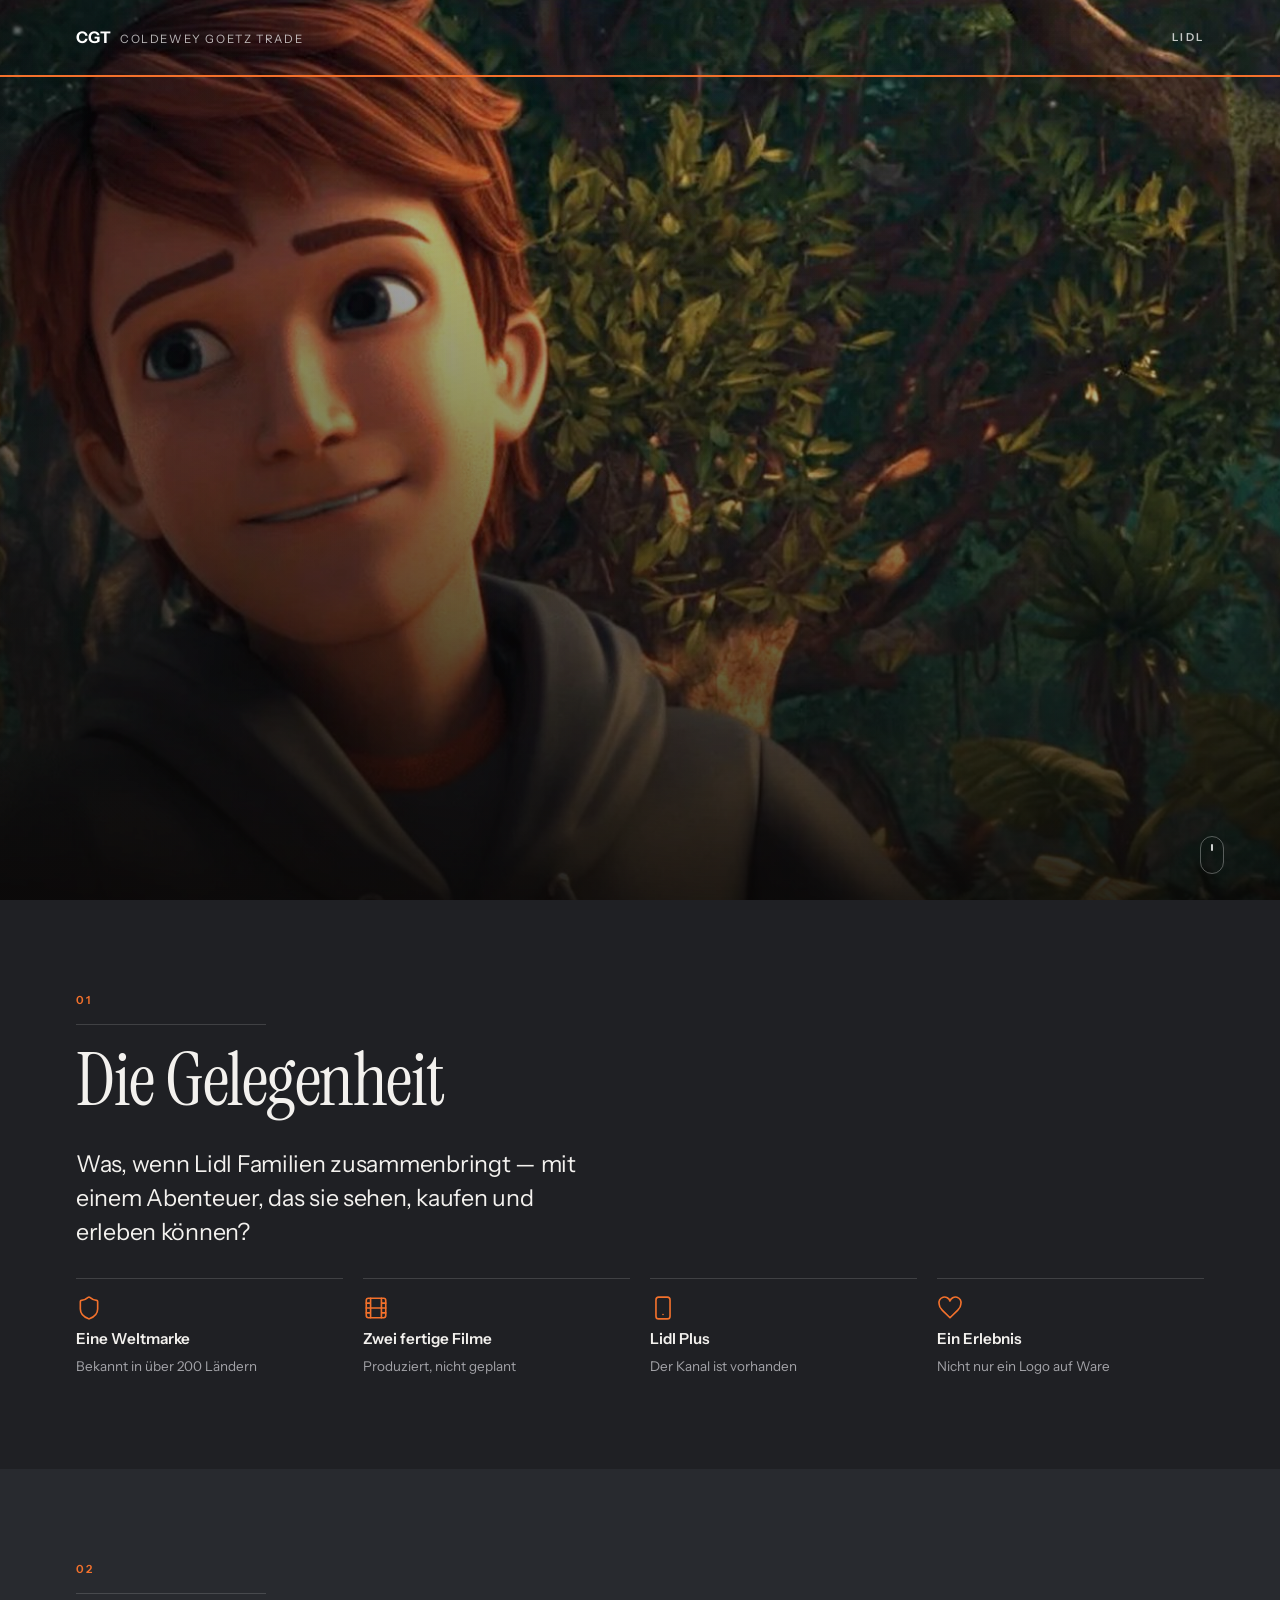
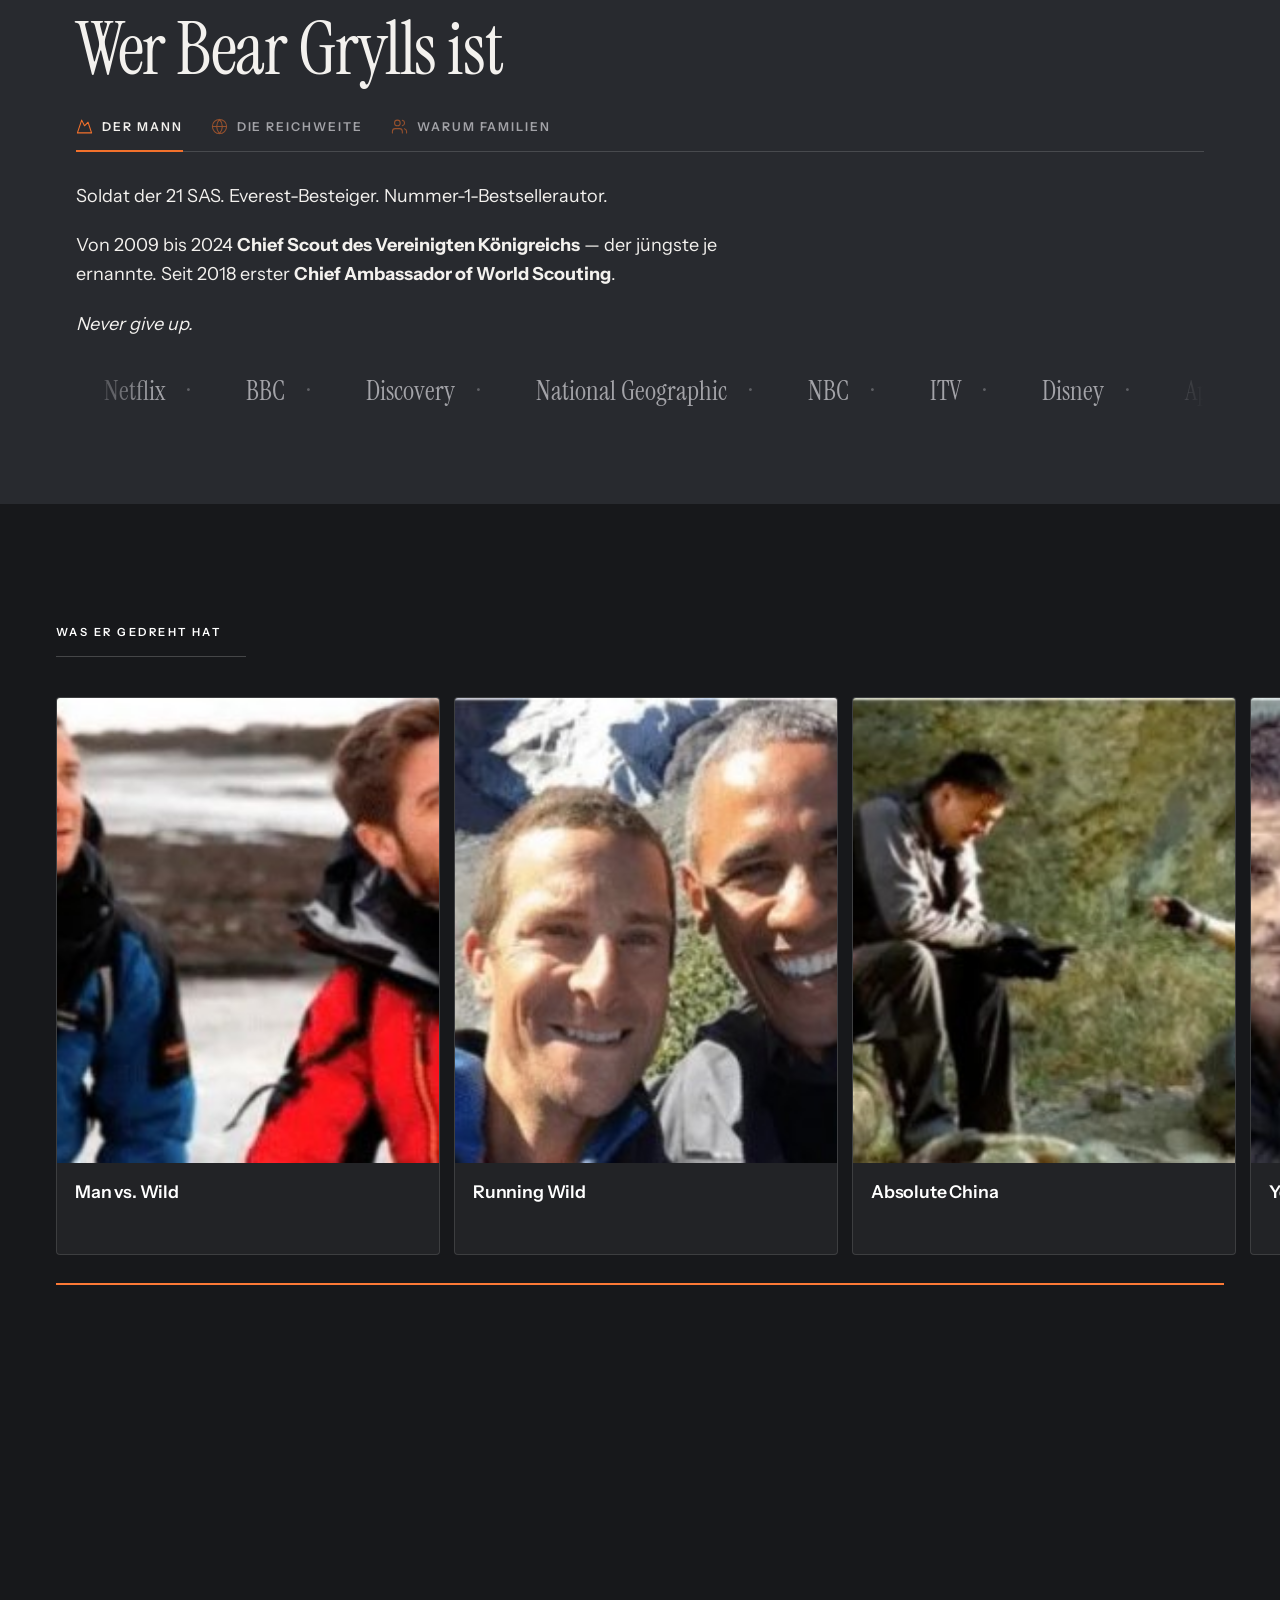
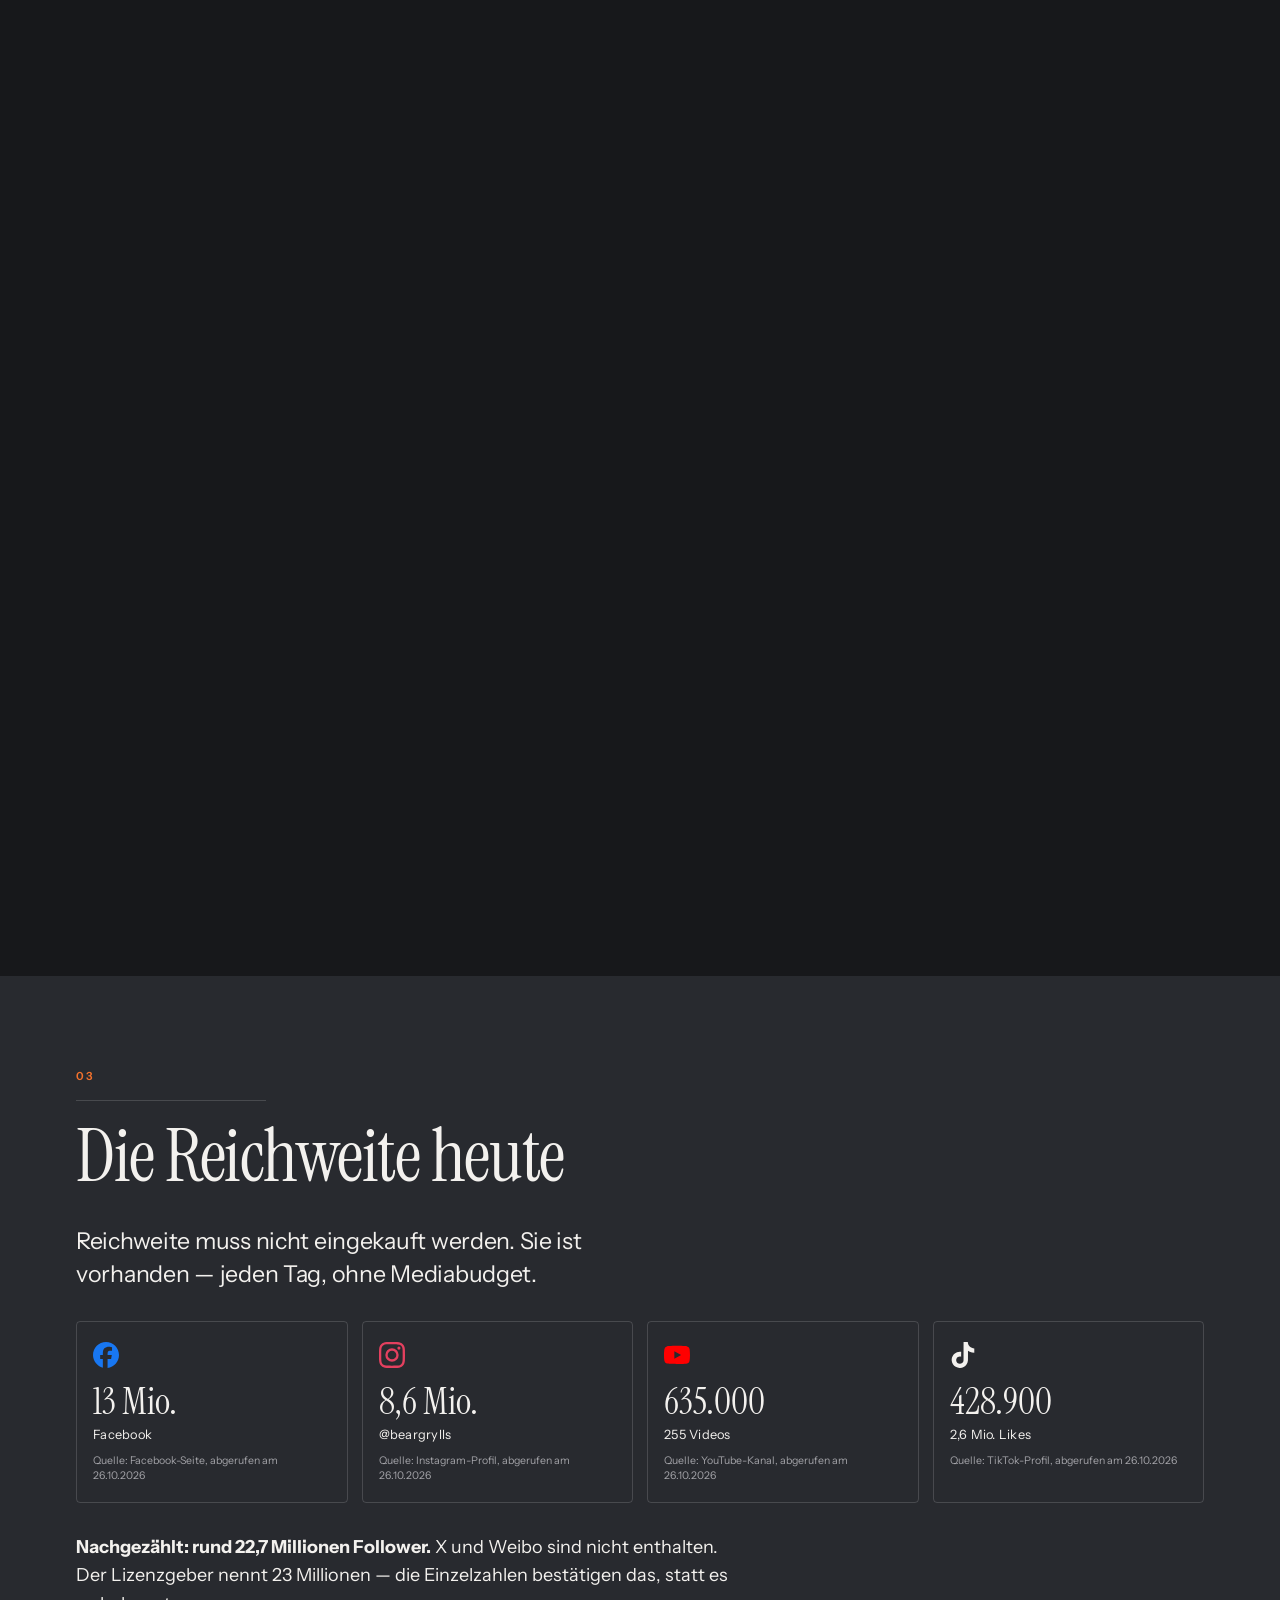
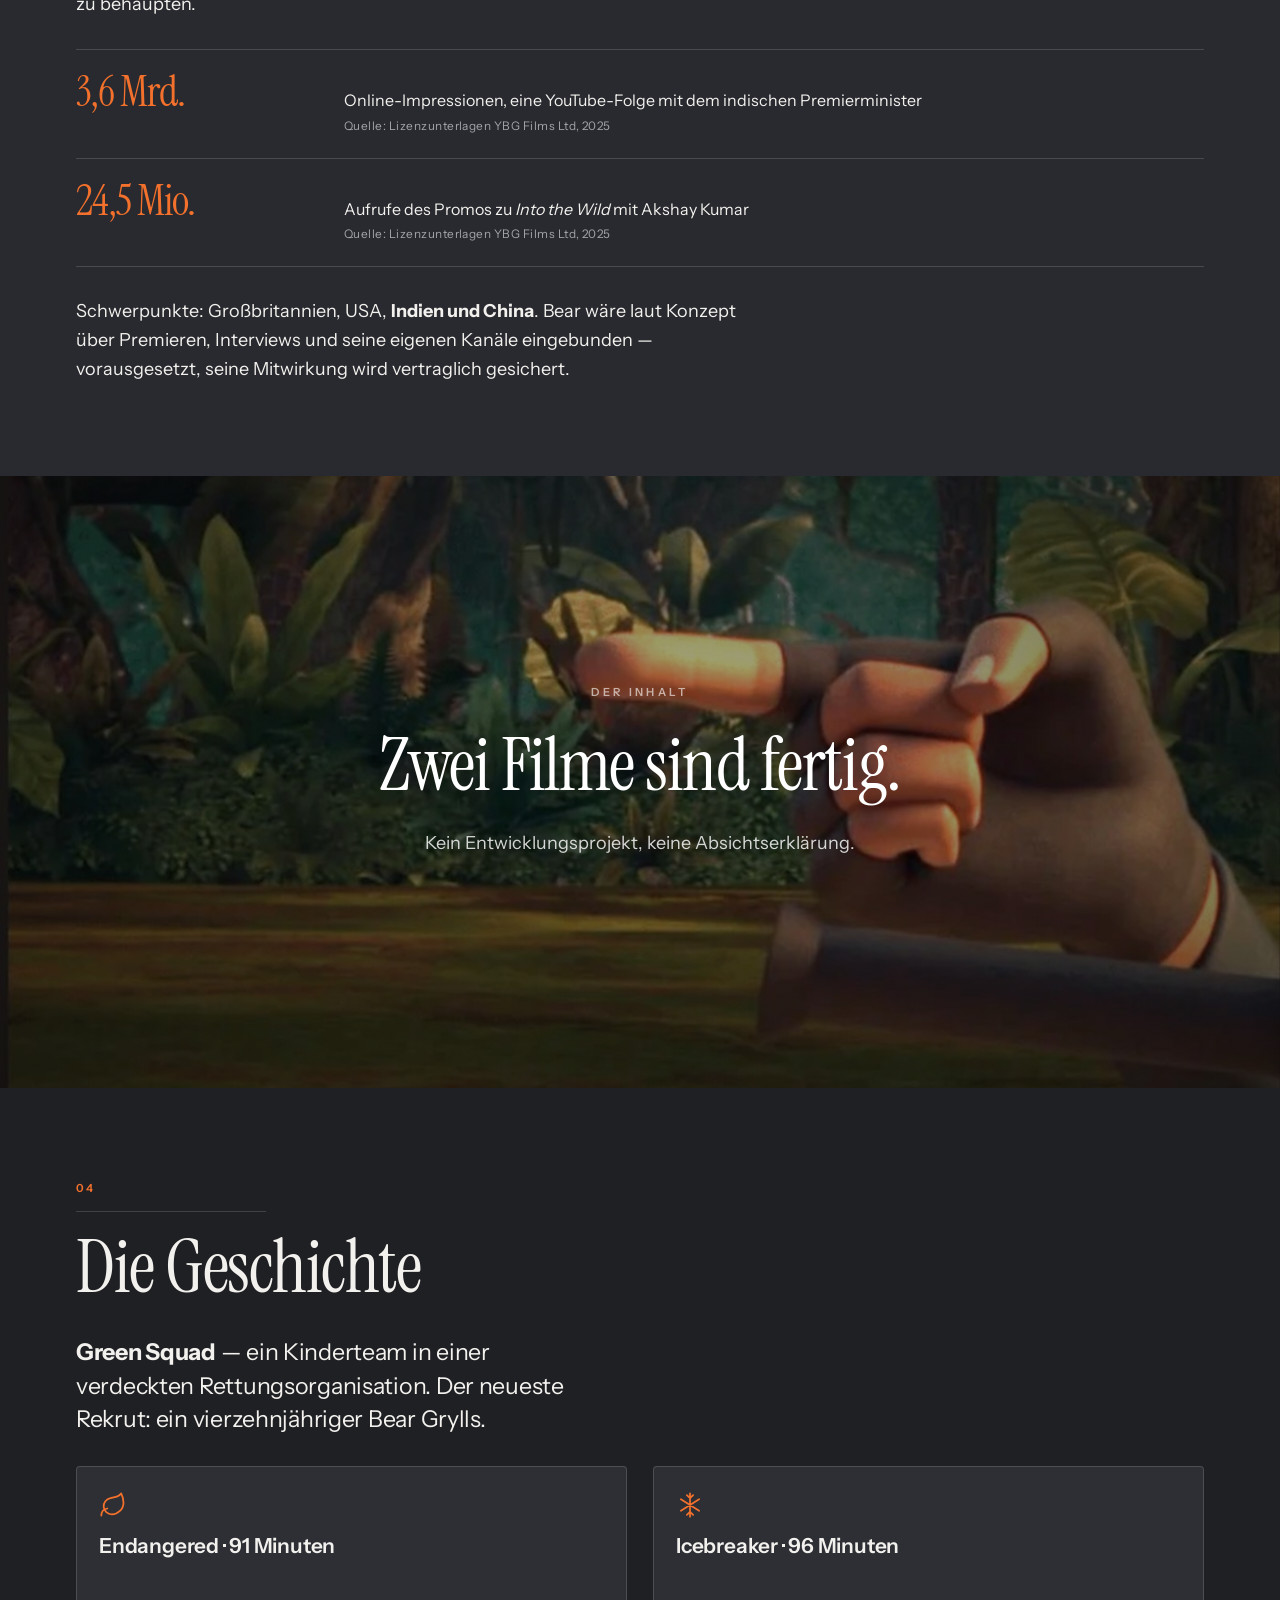
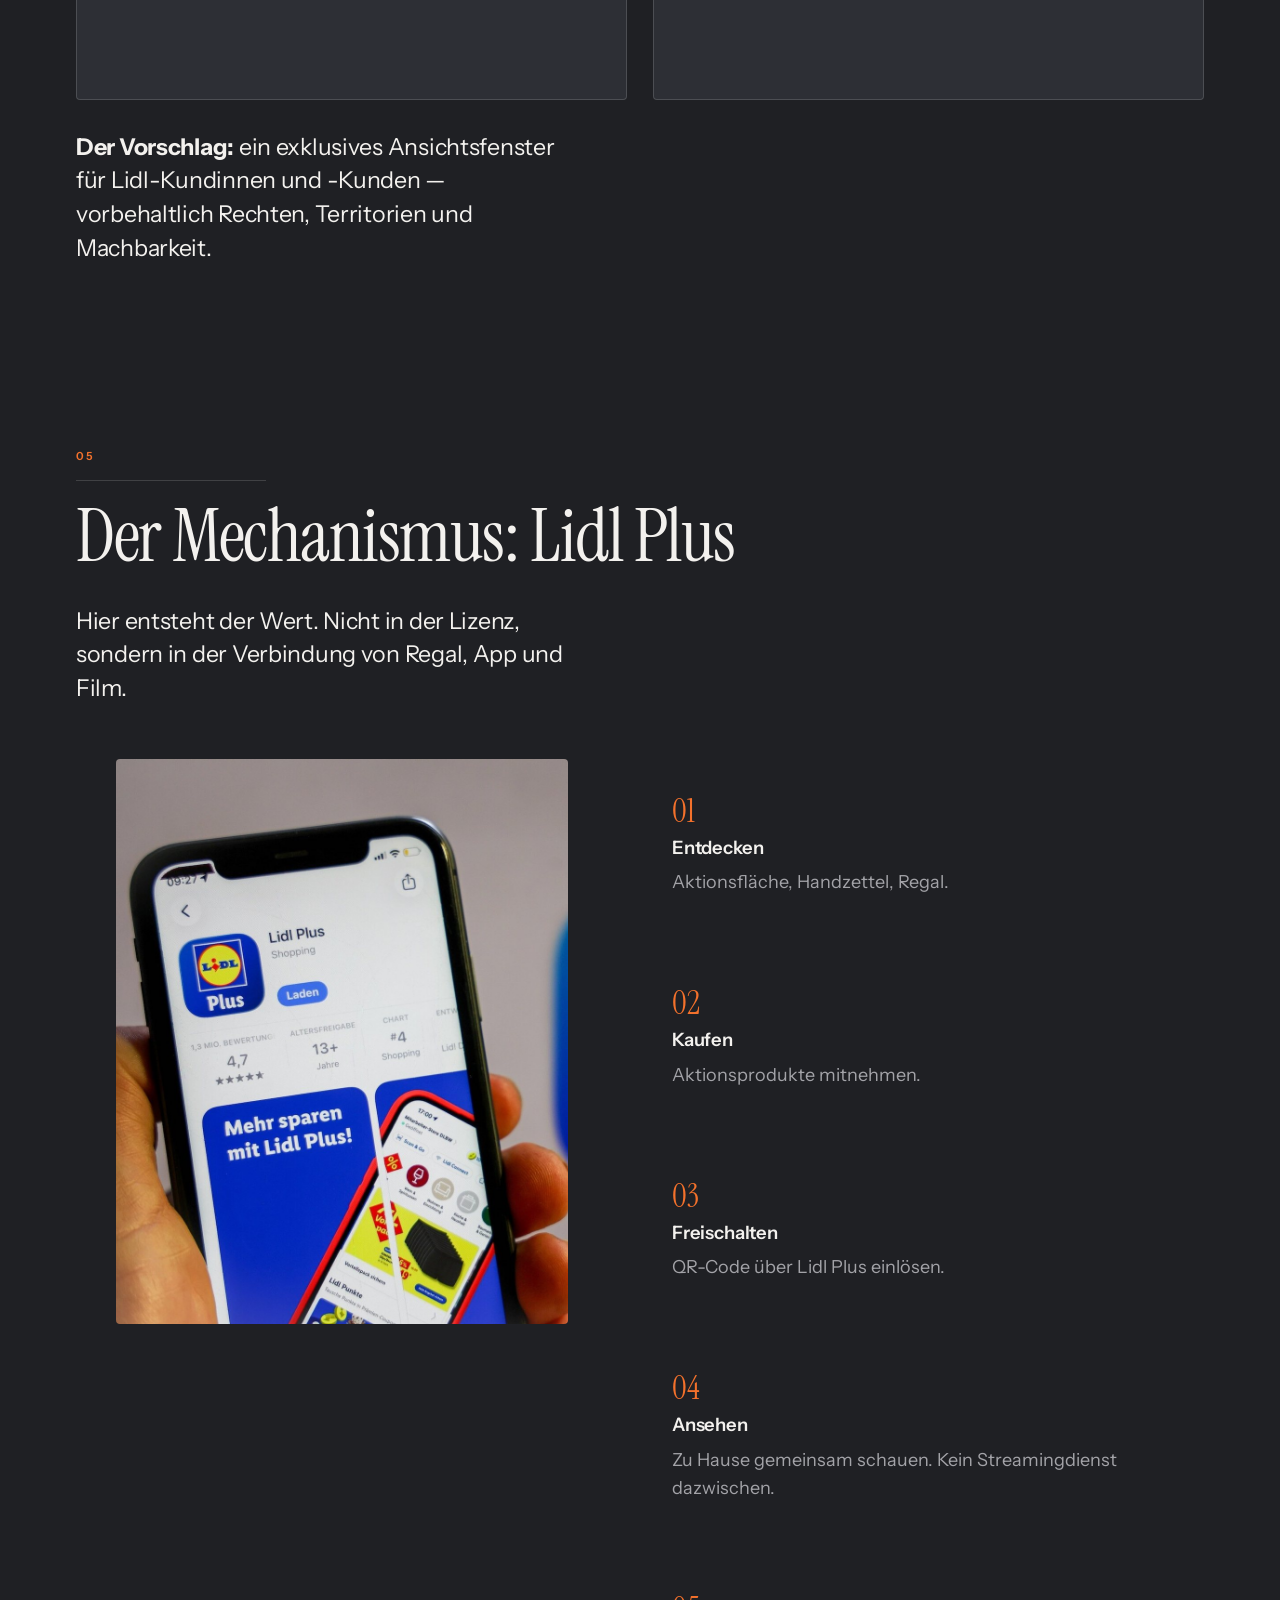
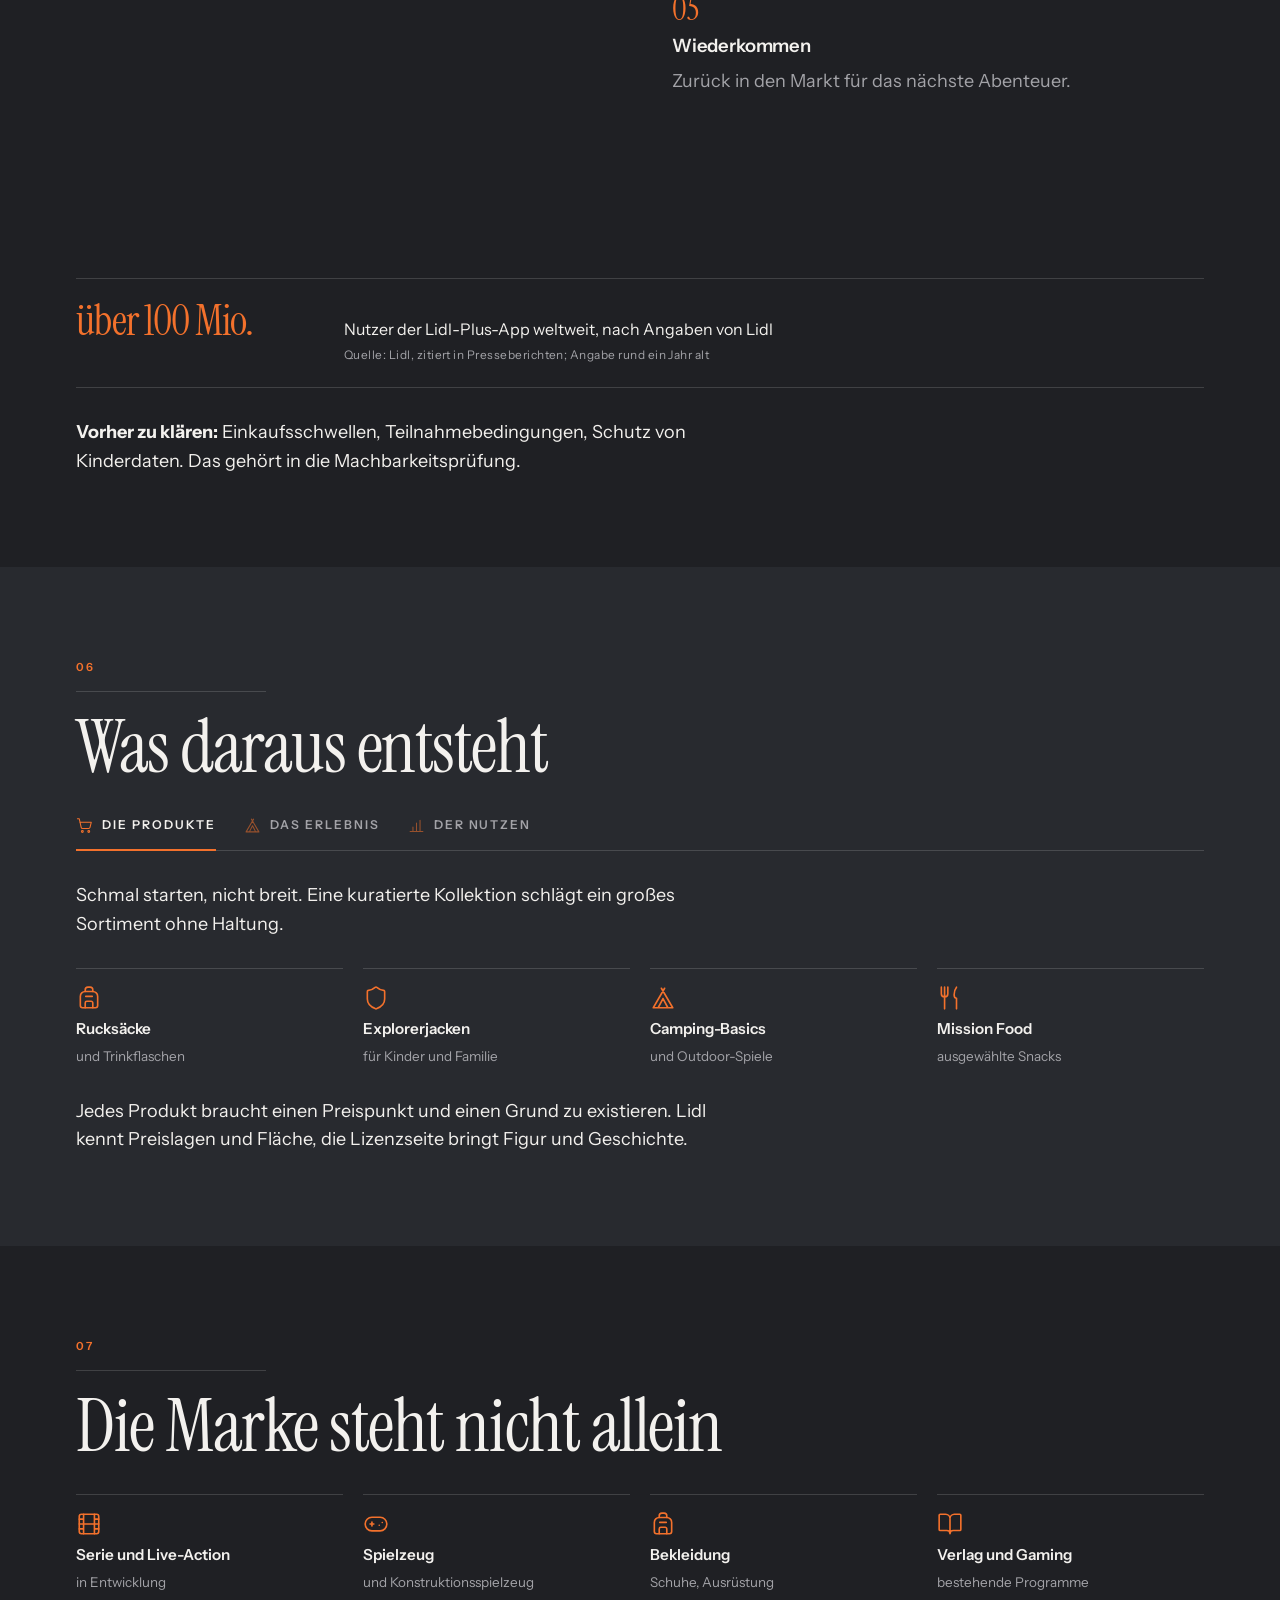
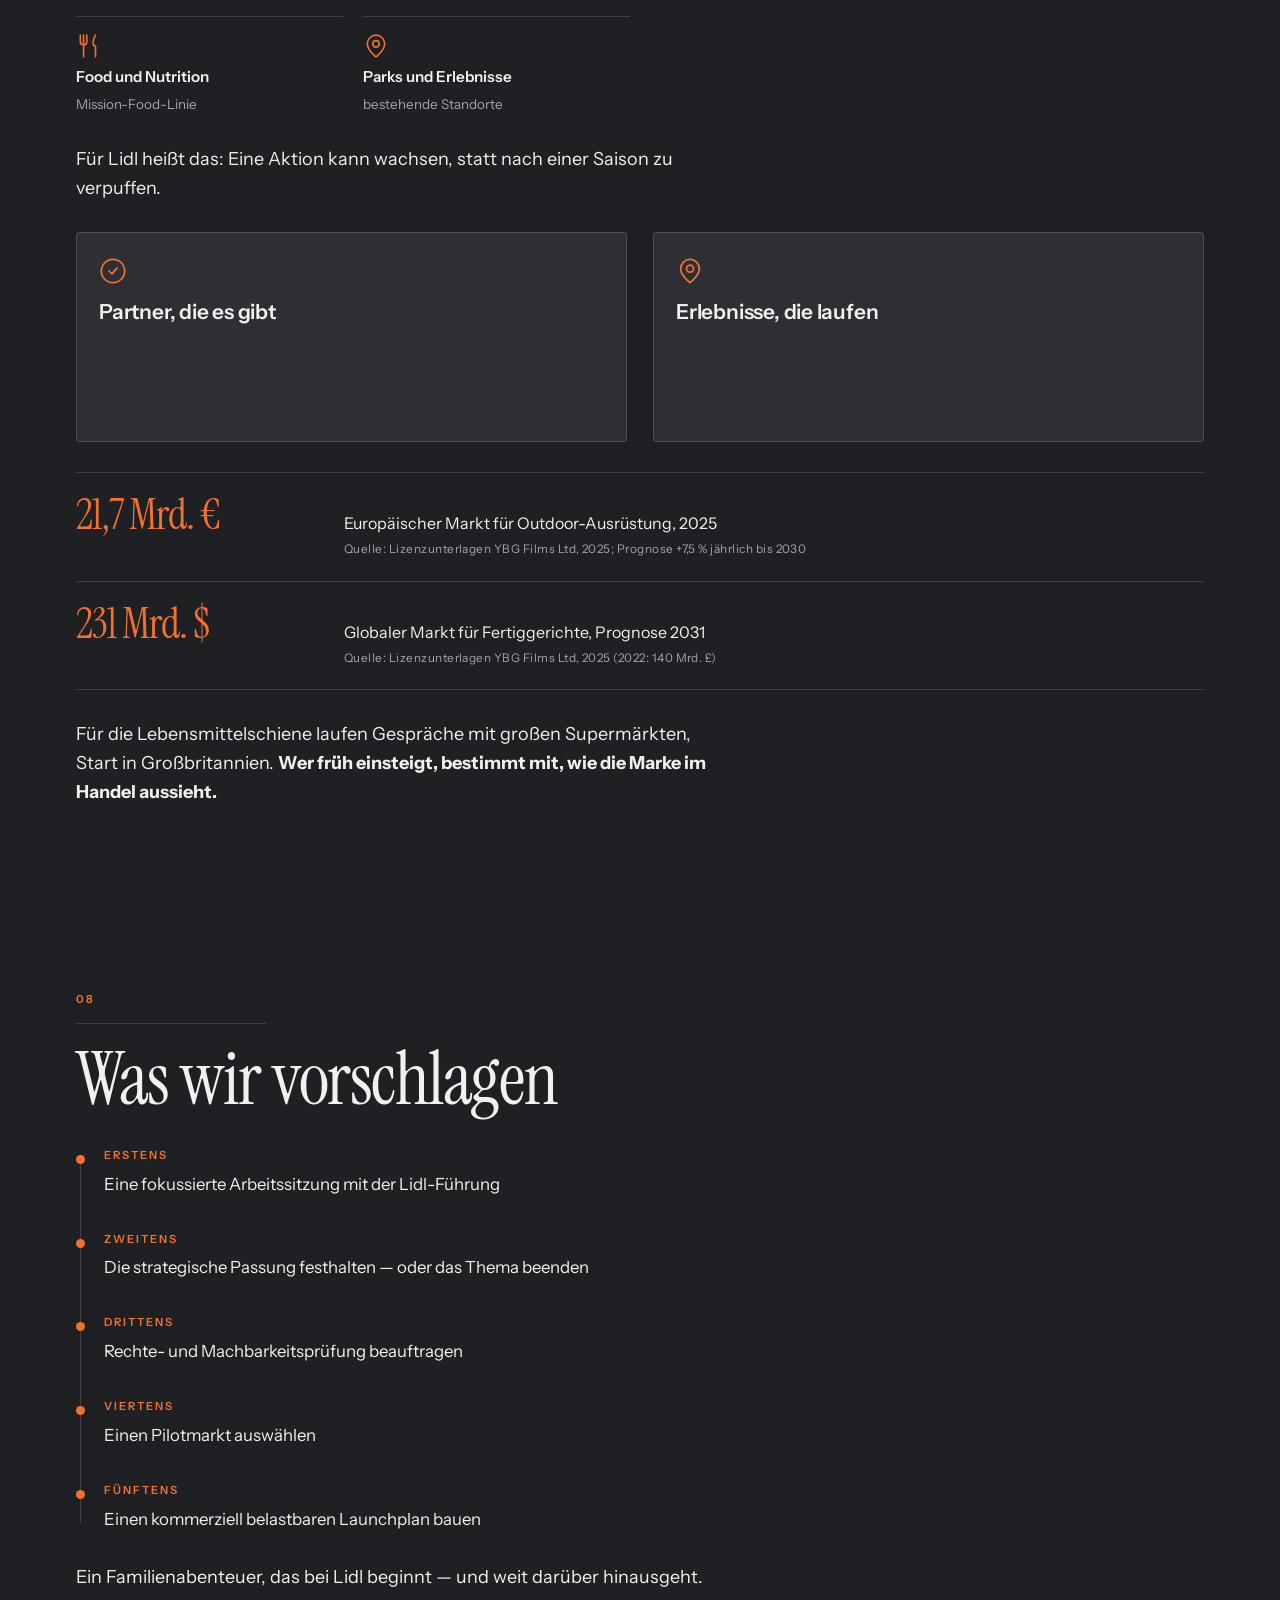
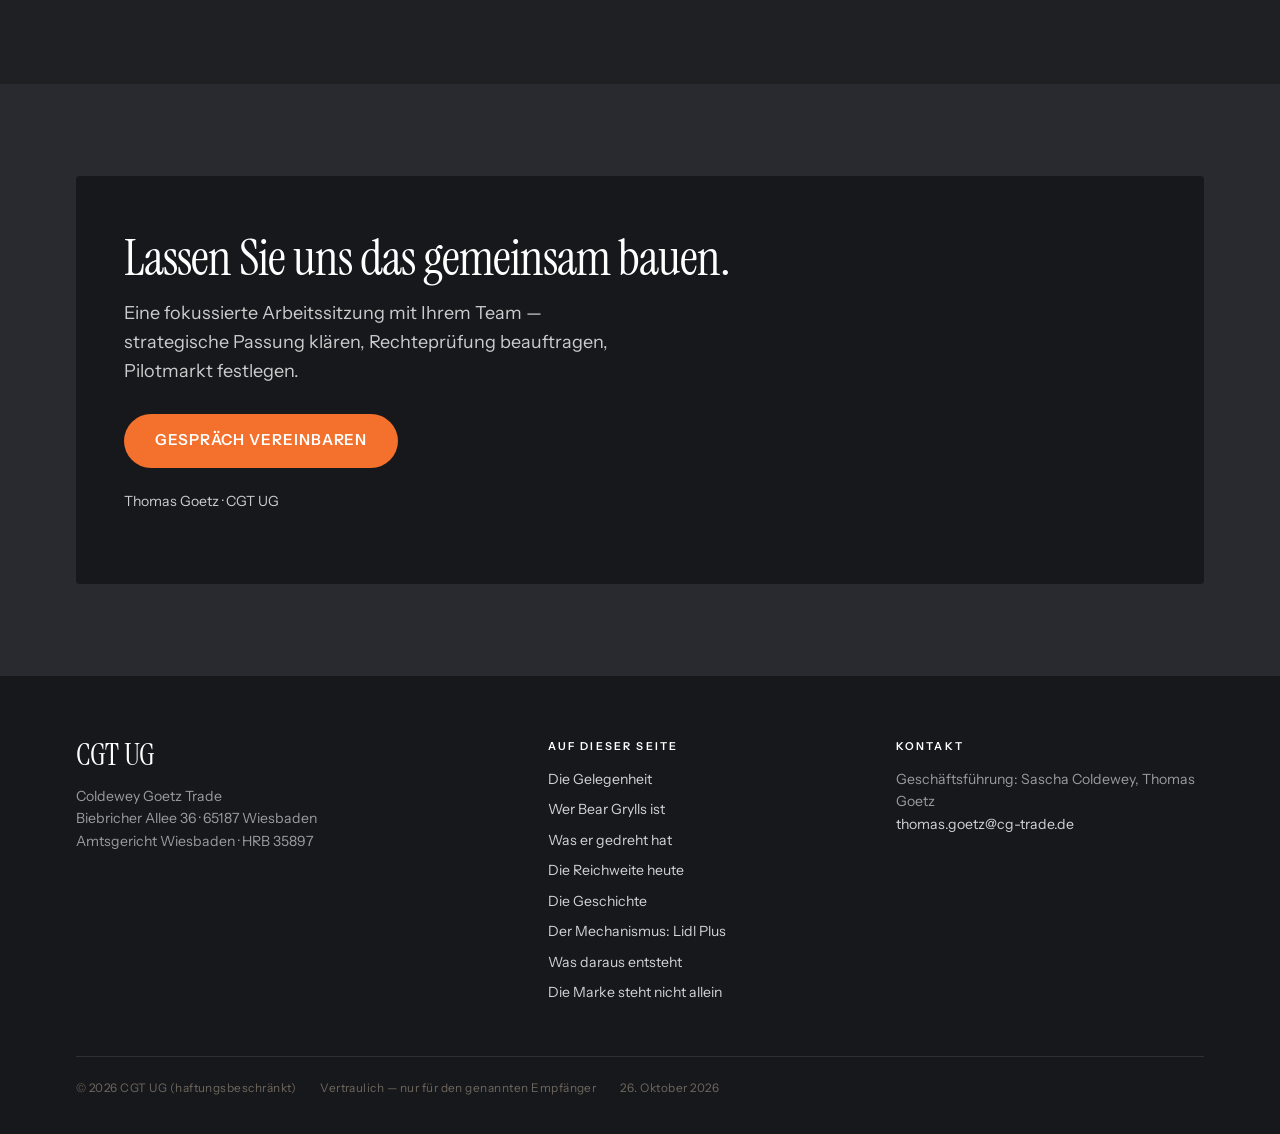
==== commit ec6dd9ab: "Mercedes-Seite: Anthrazit und dieselben Effekte wie bei Lidl Helles Schema: --nacht von #100e0d auf " ====
--- a/pitch/site/lidl-bear-grylls-4m3qnb/index.html
+++ b/pitch/site/lidl-bear-grylls-4m3qnb/index.html
@@ -50,7 +50,7 @@
 <p data-auftritt>Eltern müssen bei dieser Marke nicht überlegen, ob sie passt.</p></div></div></div>
 <div class="laufband" data-auftritt><div class="laufband__zug"><span class="laufband__glied">Netflix</span><span class="laufband__glied">BBC</span><span class="laufband__glied">Discovery</span><span class="laufband__glied">National Geographic</span><span class="laufband__glied">NBC</span><span class="laufband__glied">ITV</span><span class="laufband__glied">Disney</span><span class="laufband__glied">Apple TV+</span><span class="laufband__glied">Amazon Prime</span></div><div class="laufband__zug" aria-hidden="true"><span class="laufband__glied">Netflix</span><span class="laufband__glied">BBC</span><span class="laufband__glied">Discovery</span><span class="laufband__glied">National Geographic</span><span class="laufband__glied">NBC</span><span class="laufband__glied">ITV</span><span class="laufband__glied">Disney</span><span class="laufband__glied">Apple TV+</span><span class="laufband__glied">Amazon Prime</span></div></div>
 </div></section>
-<section class="quer" style="--anzahl:7"><div class="quer__buehne"><div class="quer__klebe"><div class="quer__kopf"><span class="marke">Was er gedreht hat</span></div><div class="quer__spur"><article class="querkarte"><div class="querkarte__bild"><img src="bilder/show-manvswild.jpg" alt="Man vs. Wild" loading="lazy" decoding="async"></div><div class="querkarte__text"><h3>Man vs. Wild</h3><p data-auftritt>1,2 Mrd. Zuschauer weltweit.</p></div></article><article class="querkarte"><div class="querkarte__bild"><img src="bilder/show-runningwild.jpg" alt="Running Wild" loading="lazy" decoding="async"></div><div class="querkarte__text"><h3>Running Wild</h3><p data-auftritt>120 Mio. Zuschauer in den USA.</p></div></article><article class="querkarte"><div class="querkarte__bild"><img src="bilder/show-china.jpg" alt="Absolute China" loading="lazy" decoding="async"></div><div class="querkarte__text"><h3>Absolute China</h3><p data-auftritt>Drittplatzierte Sendung in China.</p></div></article><article class="querkarte"><div class="querkarte__bild"><img src="bilder/show-youvswild.jpg" alt="You vs. Wild" loading="lazy" decoding="async"></div><div class="querkarte__text"><h3>You vs. Wild</h3><p data-auftritt>25 Mio. Abrufe in 28 Tagen. Zwei Emmys.</p></div></article><article class="querkarte"><div class="querkarte__bild"><img src="bilder/show-toughestrace.jpg" alt="World&#x27;s Toughest Race" loading="lazy" decoding="async"></div><div class="querkarte__text"><h3>World&#x27;s Toughest Race</h3><p data-auftritt>Zum Start Platz 1 auf Amazon Prime.</p></div></article><article class="querkarte"><div class="querkarte__bild"><img src="bilder/show-island.jpg" alt="The Island" loading="lazy" decoding="async"></div><div class="querkarte__text"><h3>The Island</h3><p data-auftritt>110 Mio. Zuschauer in Europa.</p></div></article><article class="querkarte"><div class="querkarte__text"><svg class="sinnbild sinnbild--karte" viewBox="0 0 24 24" fill="none" stroke="currentColor" stroke-width="1.5" stroke-linecap="round" stroke-linejoin="round" aria-hidden="true"><path d="M11.5 2.6a.6.6 0 0 1 1 0l2.4 5 5.4.8a.6.6 0 0 1 .35 1l-3.9 3.8.9 5.4a.6.6 0 0 1-.87.63L12 16.7l-4.8 2.53a.6.6 0 0 1-.87-.63l.9-5.4-3.9-3.8a.6.6 0 0 1 .34-1l5.4-.8z"/></svg><h3>Zwei für Netflix</h3><p data-auftritt><em>Celebrity Bear Hunt</em> und <em>Animals on the Loose</em> — beide zum Start auf <strong>Platz 1</strong>.</p></div></article></div><div class="quer__balken"><i></i></div><div class="quer__fuss"><p class="quer__hinweis">Seitlich wischen &rarr;</p><div class="quer__steuer"><button class="slider__knopf" data-blaettern="zurueck" type="button" aria-label="Vorheriges">&#8592;</button><button class="slider__knopf" data-blaettern="vor" type="button" aria-label="Nächstes">&#8594;</button></div></div></div></div></section>
+<section class="quer" id="was-er-gedreht-hat" style="--anzahl:7"><div class="quer__buehne"><div class="quer__klebe"><div class="quer__kopf"><span class="marke">Was er gedreht hat</span></div><div class="quer__spur"><article class="querkarte"><div class="querkarte__bild"><img src="bilder/show-manvswild.jpg" alt="Man vs. Wild" loading="lazy" decoding="async"></div><div class="querkarte__text"><h3>Man vs. Wild</h3><p data-auftritt>1,2 Mrd. Zuschauer weltweit.</p></div></article><article class="querkarte"><div class="querkarte__bild"><img src="bilder/show-runningwild.jpg" alt="Running Wild" loading="lazy" decoding="async"></div><div class="querkarte__text"><h3>Running Wild</h3><p data-auftritt>120 Mio. Zuschauer in den USA.</p></div></article><article class="querkarte"><div class="querkarte__bild"><img src="bilder/show-china.jpg" alt="Absolute China" loading="lazy" decoding="async"></div><div class="querkarte__text"><h3>Absolute China</h3><p data-auftritt>Drittplatzierte Sendung in China.</p></div></article><article class="querkarte"><div class="querkarte__bild"><img src="bilder/show-youvswild.jpg" alt="You vs. Wild" loading="lazy" decoding="async"></div><div class="querkarte__text"><h3>You vs. Wild</h3><p data-auftritt>25 Mio. Abrufe in 28 Tagen. Zwei Emmys.</p></div></article><article class="querkarte"><div class="querkarte__bild"><img src="bilder/show-toughestrace.jpg" alt="World&#x27;s Toughest Race" loading="lazy" decoding="async"></div><div class="querkarte__text"><h3>World&#x27;s Toughest Race</h3><p data-auftritt>Zum Start Platz 1 auf Amazon Prime.</p></div></article><article class="querkarte"><div class="querkarte__bild"><img src="bilder/show-island.jpg" alt="The Island" loading="lazy" decoding="async"></div><div class="querkarte__text"><h3>The Island</h3><p data-auftritt>110 Mio. Zuschauer in Europa.</p></div></article><article class="querkarte"><div class="querkarte__text"><svg class="sinnbild sinnbild--karte" viewBox="0 0 24 24" fill="none" stroke="currentColor" stroke-width="1.5" stroke-linecap="round" stroke-linejoin="round" aria-hidden="true"><path d="M11.5 2.6a.6.6 0 0 1 1 0l2.4 5 5.4.8a.6.6 0 0 1 .35 1l-3.9 3.8.9 5.4a.6.6 0 0 1-.87.63L12 16.7l-4.8 2.53a.6.6 0 0 1-.87-.63l.9-5.4-3.9-3.8a.6.6 0 0 1 .34-1l5.4-.8z"/></svg><h3>Zwei für Netflix</h3><p data-auftritt><em>Celebrity Bear Hunt</em> und <em>Animals on the Loose</em> — beide zum Start auf <strong>Platz 1</strong>.</p></div></article></div><div class="quer__balken"><i></i></div><div class="quer__fuss"><p class="quer__hinweis">Seitlich wischen &rarr;</p><div class="quer__steuer"><button class="slider__knopf" data-blaettern="zurueck" type="button" aria-label="Vorheriges">&#8592;</button><button class="slider__knopf" data-blaettern="vor" type="button" aria-label="Nächstes">&#8594;</button></div></div></div></div></section>
 <section class="abschnitt abschnitt--hell" id="die-reichweite-heute"><div class="bahn"><header class="abschnitt__kopf" data-auftritt><span class="marke">03</span><h2>Die Reichweite heute</h2></header>
 <p class="fuehrung" data-auftritt>Reichweite muss nicht eingekauft werden. Sie ist vorhanden — jeden Tag, ohne Mediabudget.</p>
 <div class="kanaele"><div class="kanal" data-auftritt style="--markenfarbe:#1877F2;--verzug:0ms"><span class="kanal__logo"><svg class="markenzeichen" viewBox="0 0 24 24" fill="currentColor" aria-hidden="true"><path d="M9.101 23.691v-7.98H6.627v-3.667h2.474v-1.58c0-4.085 1.848-5.978 5.858-5.978.401 0 .955.042 1.468.103a8.68 8.68 0 0 1 1.141.195v3.325a8.623 8.623 0 0 0-.653-.036 26.805 26.805 0 0 0-.733-.009c-.707 0-1.259.096-1.675.309a1.686 1.686 0 0 0-.679.622c-.258.42-.374.995-.374 1.752v1.297h3.919l-.386 2.103-.287 1.564h-3.246v8.245C19.396 23.238 24 18.179 24 12.044c0-6.627-5.373-12-12-12s-12 5.373-12 12c0 5.628 3.874 10.35 9.101 11.647Z"/></svg></span><span class="kanal__wert">13 Mio.</span><span class="kanal__name">Facebook</span><span class="kanal__quelle">Facebook-Seite, abgerufen am 26.10.2026</span></div><div class="kanal" data-auftritt style="--markenfarbe:#E4405F;--verzug:70ms"><span class="kanal__logo"><svg class="markenzeichen" viewBox="0 0 24 24" fill="currentColor" aria-hidden="true"><path d="M12 0C8.74 0 8.333.015 7.053.072 5.775.132 4.905.333 4.14.63c-.789.306-1.459.717-2.126 1.384S.935 3.35.63 4.14C.333 4.905.131 5.775.072 7.053.012 8.333 0 8.74 0 12s.015 3.667.072 4.947c.06 1.277.261 2.148.558 2.913.306.788.717 1.459 1.384 2.126.667.666 1.336 1.079 2.126 1.384.766.296 1.636.499 2.913.558C8.333 23.988 8.74 24 12 24s3.667-.015 4.947-.072c1.277-.06 2.148-.262 2.913-.558.788-.306 1.459-.718 2.126-1.384.666-.667 1.079-1.335 1.384-2.126.296-.765.499-1.636.558-2.913.06-1.28.072-1.687.072-4.947s-.015-3.667-.072-4.947c-.06-1.277-.262-2.149-.558-2.913-.306-.789-.718-1.459-1.384-2.126C21.319 1.347 20.651.935 19.86.63c-.765-.297-1.636-.499-2.913-.558C15.667.012 15.26 0 12 0zm0 2.16c3.203 0 3.585.016 4.85.071 1.17.055 1.805.249 2.227.415.562.217.96.477 1.382.896.419.42.679.819.896 1.381.164.422.36 1.057.413 2.227.057 1.266.07 1.646.07 4.85s-.015 3.585-.074 4.85c-.061 1.17-.256 1.805-.421 2.227-.224.562-.479.96-.899 1.382-.419.419-.824.679-1.38.896-.42.164-1.065.36-2.235.413-1.274.057-1.649.07-4.859.07-3.211 0-3.586-.015-4.859-.074-1.171-.061-1.816-.256-2.236-.421-.569-.224-.96-.479-1.379-.899-.421-.419-.69-.824-.9-1.38-.165-.42-.359-1.065-.42-2.235-.045-1.26-.061-1.649-.061-4.844 0-3.196.016-3.586.061-4.861.061-1.17.255-1.814.42-2.234.21-.57.479-.96.9-1.381.419-.419.81-.689 1.379-.898.42-.166 1.051-.361 2.221-.421 1.275-.045 1.65-.06 4.859-.06zm0 3.678a6.162 6.162 0 1 0 0 12.324 6.162 6.162 0 0 0 0-12.324zM12 16a4 4 0 1 1 0-8 4 4 0 0 1 0 8zm7.846-10.405a1.441 1.441 0 1 1-2.881 0 1.441 1.441 0 0 1 2.881 0z"/></svg></span><span class="kanal__wert">8,6 Mio.</span><span class="kanal__name">@beargrylls</span><span class="kanal__quelle">Instagram-Profil, abgerufen am 26.10.2026</span></div><div class="kanal" data-auftritt style="--markenfarbe:#FF0000;--verzug:140ms"><span class="kanal__logo"><svg class="markenzeichen" viewBox="0 0 24 24" fill="currentColor" aria-hidden="true"><path d="M23.498 6.186a3.016 3.016 0 0 0-2.122-2.136C19.505 3.545 12 3.545 12 3.545s-7.505 0-9.377.505A3.017 3.017 0 0 0 .502 6.186C0 8.07 0 12 0 12s0 3.93.502 5.814a3.016 3.016 0 0 0 2.122 2.136c1.871.505 9.376.505 9.376.505s7.505 0 9.377-.505a3.015 3.015 0 0 0 2.122-2.136C24 15.93 24 12 24 12s0-3.93-.502-5.814zM9.545 15.568V8.432L15.818 12l-6.273 3.568z"/></svg></span><span class="kanal__wert">635.000</span><span class="kanal__name">255 Videos</span><span class="kanal__quelle">YouTube-Kanal, abgerufen am 26.10.2026</span></div><div class="kanal" data-auftritt style="--verzug:210ms"><span class="kanal__logo"><svg class="markenzeichen" viewBox="0 0 24 24" fill="currentColor" aria-hidden="true"><path d="M12.525.02c1.31-.02 2.61-.01 3.91-.02.08 1.53.63 3.09 1.75 4.17 1.12 1.11 2.7 1.62 4.24 1.79v4.03c-1.44-.05-2.89-.35-4.2-.97-.57-.26-1.1-.59-1.62-.93-.01 2.92.01 5.84-.02 8.75-.08 1.4-.54 2.79-1.35 3.94-1.31 1.92-3.58 3.17-5.91 3.21-1.43.08-2.86-.31-4.08-1.03-2.02-1.19-3.44-3.37-3.65-5.71-.02-.5-.03-1-.01-1.49.18-1.9 1.12-3.72 2.58-4.96 1.66-1.44 3.98-2.13 6.15-1.72.02 1.48-.04 2.96-.04 4.44-.99-.32-2.15-.23-3.02.37-.63.41-1.11 1.04-1.36 1.75-.21.51-.15 1.07-.14 1.61.24 1.64 1.82 3.02 3.5 2.87 1.12-.01 2.19-.66 2.77-1.61.19-.33.4-.67.41-1.06.1-1.79.06-3.57.07-5.36.01-4.03-.01-8.05.02-12.07z"/></svg></span><span class="kanal__wert">428.900</span><span class="kanal__name">2,6 Mio. Likes</span><span class="kanal__quelle">TikTok-Profil, abgerufen am 26.10.2026</span></div></div>
@@ -101,7 +101,7 @@
   <div class="bahn">
     <div class="fuss__zeile">
       <div class="fuss__spalte"><span class="fuss__marke">CGT UG</span>Coldewey Goetz Trade<br>Biebricher Allee 36 · 65187 Wiesbaden<br>Amtsgericht Wiesbaden · HRB 35897</div>
-      <div class="fuss__spalte"><h4>Auf dieser Seite</h4><ul><li><a href="#die-gelegenheit">Die Gelegenheit</a></li><li><a href="#wer-bear-grylls-ist">Wer Bear Grylls ist</a></li><li><a href="#die-reichweite-heute">Die Reichweite heute</a></li><li><a href="#die-geschichte">Die Geschichte</a></li><li><a href="#der-mechanismus-lidl-plus">Der Mechanismus: Lidl Plus</a></li><li><a href="#was-daraus-entsteht">Was daraus entsteht</a></li><li><a href="#die-marke-steht-nicht-allein">Die Marke steht nicht allein</a></li><li><a href="#was-wir-vorschlagen">Was wir vorschlagen</a></li></ul></div>
+      <div class="fuss__spalte"><h4>Auf dieser Seite</h4><ul><li><a href="#die-gelegenheit">Die Gelegenheit</a></li><li><a href="#wer-bear-grylls-ist">Wer Bear Grylls ist</a></li><li><a href="#was-er-gedreht-hat">Was er gedreht hat</a></li><li><a href="#die-reichweite-heute">Die Reichweite heute</a></li><li><a href="#die-geschichte">Die Geschichte</a></li><li><a href="#der-mechanismus-lidl-plus">Der Mechanismus: Lidl Plus</a></li><li><a href="#was-daraus-entsteht">Was daraus entsteht</a></li><li><a href="#die-marke-steht-nicht-allein">Die Marke steht nicht allein</a></li></ul></div>
       <div class="fuss__spalte"><h4>Kontakt</h4>Geschäftsführung: Sascha Coldewey, Thomas Goetz<br><a href="mailto:thomas.goetz@cg-trade.de">thomas.goetz@cg-trade.de</a></div>
     </div>
     <div class="fuss__recht">
--- a/pitch/site/lidl-bear-grylls-4m3qnb/assets/stil.css
+++ b/pitch/site/lidl-bear-grylls-4m3qnb/assets/stil.css
@@ -17,7 +17,7 @@
   --papier:  #fbf9f6;          /* Bone statt Weiß — ruhiger, teurer */
   --rein:    #ffffff;
   --sanft:   #f2ede6;
-  --nacht:   #100e0d;
+  --nacht:   #2b2724;          /* warmes Anthrazit, kein Reinschwarz */
 
   --display: "Instrument Serif", Georgia, "Times New Roman", serif;
   --schrift: "Instrument Sans", -apple-system, BlinkMacSystemFont, "Segoe UI",
@@ -33,6 +33,16 @@
   --schatten-hoch: 0 2px 6px rgba(20,17,15,.06), 0 28px 70px rgba(20,17,15,.16);
 
   --weich: cubic-bezier(.2,.7,.3,1);
+
+  /* Dunkle Baender vertragen keinen dunklen Akzent - das Mercedes-Gruen
+     verschwindet auf Anthrazit. --akzent-leucht hebt nur die Helligkeit an
+     und laesst Ton und Saettigung stehen; ein ohnehin helles Orange bleibt
+     dadurch, wie es ist. Kann ein Browser das nicht, bleibt der Akzent. */
+  --akzent-leucht: var(--akzent);
+}
+
+@supports (color: oklch(from red max(l, .5) c h)) {
+  :root { --akzent-leucht: oklch(from var(--akzent) max(l, .72) c h); }
 }
 
 *, *::before, *::after { box-sizing: border-box; }
@@ -171,26 +181,35 @@
    stehen darunter.
    -------------------------------------------------------------------------- */
 
+/* Anthrazit statt Reinschwarz: Schwarz saugt Bilder auf und wirkt am
+   Bildschirm haerter als gedruckt. Vier Stufen, alle neutral-kuehl:
+   nacht (tiefste Baender) < papier (Seite) < sanft (helle Abschnitte)
+   < rein (abgehobene Flaechen). */
 body.schema-dunkel {
   --tinte:   #f3f1ee;
-  --gedimmt: #9d9d9d;
+  --gedimmt: #a3a3a8;
   --linie:   rgba(255,255,255,.15);
-  --papier:  #0b0b0e;
-  --rein:    #16161c;
-  --sanft:   #121217;
-  --nacht:   #000000;
-}
-
-body.schema-dunkel .kopf.ist-geklebt { background: rgba(11,11,14,.92); }
+  --papier:  #1f2024;
+  --rein:    #2d2f35;
+  --sanft:   #282a2f;
+  --nacht:   #17181b;
+}
+
+body.schema-dunkel .kopf.ist-geklebt { background: rgba(31,32,36,.93); }
 body.schema-dunkel .prospekt__kopf { background: #000; }
 body.schema-dunkel .zettel { background: #fff; color: #111; }
 body.schema-dunkel .zettel h3 { color: #111; }
 body.schema-dunkel .slider__knopf:hover { background: #fff; color: #000; border-color: #fff; }
 body.schema-dunkel .abschnitt .knopf--rand { color: var(--tinte); }
 body.schema-dunkel .abschnitt .knopf--rand:hover { border-color: var(--akzent); }
-body.schema-dunkel .karte__bild { background: #000; }
+body.schema-dunkel .karte__bild { background: var(--sanft); }
 body.schema-dunkel .vertraulich { background: rgba(255,255,255,.03); }
 body.schema-dunkel .aufklapp summary { color: var(--tinte); }
+/* Die Fussgraus sind warm getoent und passen zum warmen Schwarz des
+   hellen Schemas. Auf Anthrazit wirken sie schmutzig, also neutral. */
+body.schema-dunkel .fuss { color: #9a9aa0; }
+body.schema-dunkel .fuss a { color: #d2d2d7; }
+body.schema-dunkel .fuss a:hover { color: #fff; }
 body.schema-dunkel::selection, body.schema-dunkel *::selection {
   background: var(--akzent); color: #fff;
 }
@@ -487,8 +506,10 @@
 .bildwand__schritte > * + * { margin-top: 44px; }
 .bildwand__schritt > h3 { font-size: 1.15rem; }
 .bildwand__schritt p { color: var(--gedimmt); }
+.bildwand__zahl .sinnbild { width: 20px; height: 20px; color: var(--akzent); }
 .bildwand__zahl {
-  display: block; font-family: var(--display);
+  display: flex; align-items: center; gap: 12px;
+  font-family: var(--display);
   font-size: 2rem; line-height: 1; color: var(--akzent);
   margin-bottom: 10px;
 }
@@ -891,6 +912,10 @@
 .zeichenfeld__titel { font-weight: 600; font-size: .95rem; line-height: 1.3; }
 .zeichenfeld__text { font-size: .84rem; color: var(--gedimmt); line-height: 1.45; }
 .abschnitt--dunkel .zeichenfeld { border-top-color: rgba(255,255,255,.18); }
+.abschnitt--dunkel .zeichenfeld .sinnbild,
+.abschnitt--dunkel .karte__zeichen,
+.abschnitt--dunkel .bildwand__zahl,
+.abschnitt--dunkel .reiter__knopf .sinnbild { color: var(--akzent-leucht); }
 
 /* --------------------------------------------------------------------------
    Kanaele — Plattformlogo, Zahl, Quelle
@@ -970,14 +995,14 @@
   border-radius: var(--radius); overflow: hidden;
   display: flex; flex-direction: column;
 }
-.querkarte__bild { aspect-ratio: 4 / 3; overflow: hidden; background: #111; }
+.querkarte__bild { aspect-ratio: 4 / 3; overflow: hidden; background: rgba(255,255,255,.06); }
 .querkarte__bild img {
   width: 100%; height: 100%; object-fit: cover;
   transition: transform .8s var(--weich);
 }
 .querkarte:hover .querkarte__bild img { transform: scale(1.05); }
 .querkarte__text { padding: 18px 18px 22px; }
-.querkarte__text .sinnbild { color: var(--akzent); margin-bottom: 12px; }
+.querkarte__text .sinnbild { color: var(--akzent-leucht); margin-bottom: 12px; }
 .querkarte__text h3 { color: #fff; font-size: 1.1rem; margin-bottom: .4em; }
 .querkarte__text p { color: rgba(255,255,255,.72); font-size: .88rem; margin-bottom: .5em; }
 .querkarte__text > *:last-child { margin-bottom: 0; }
@@ -1086,7 +1111,7 @@
     background: rgba(255,255,255,.14);
   }
   .quer__balken i {
-    display: block; height: 100%; background: var(--akzent);
+    display: block; height: 100%; background: var(--akzent-leucht);
     transform-origin: 0 50%;
     animation: fortschreiten linear both;
     animation-timeline: --querlauf;
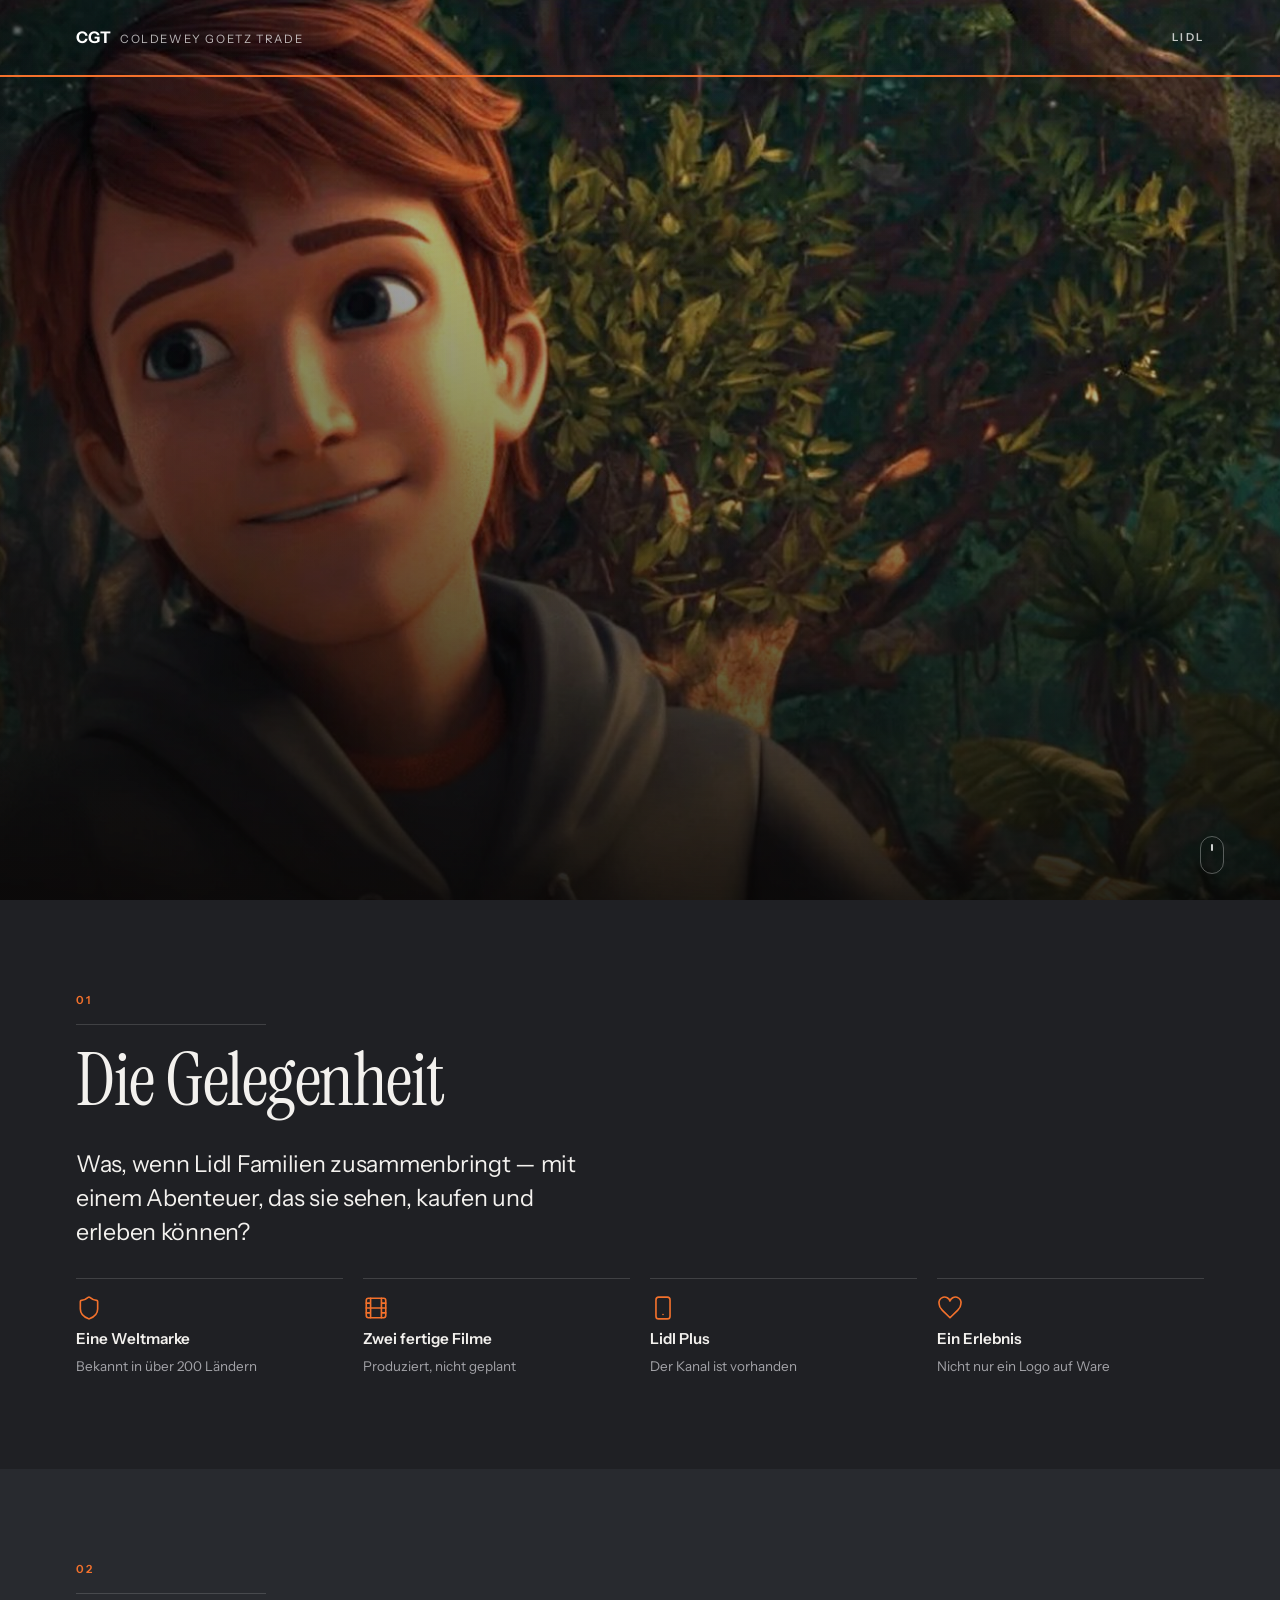
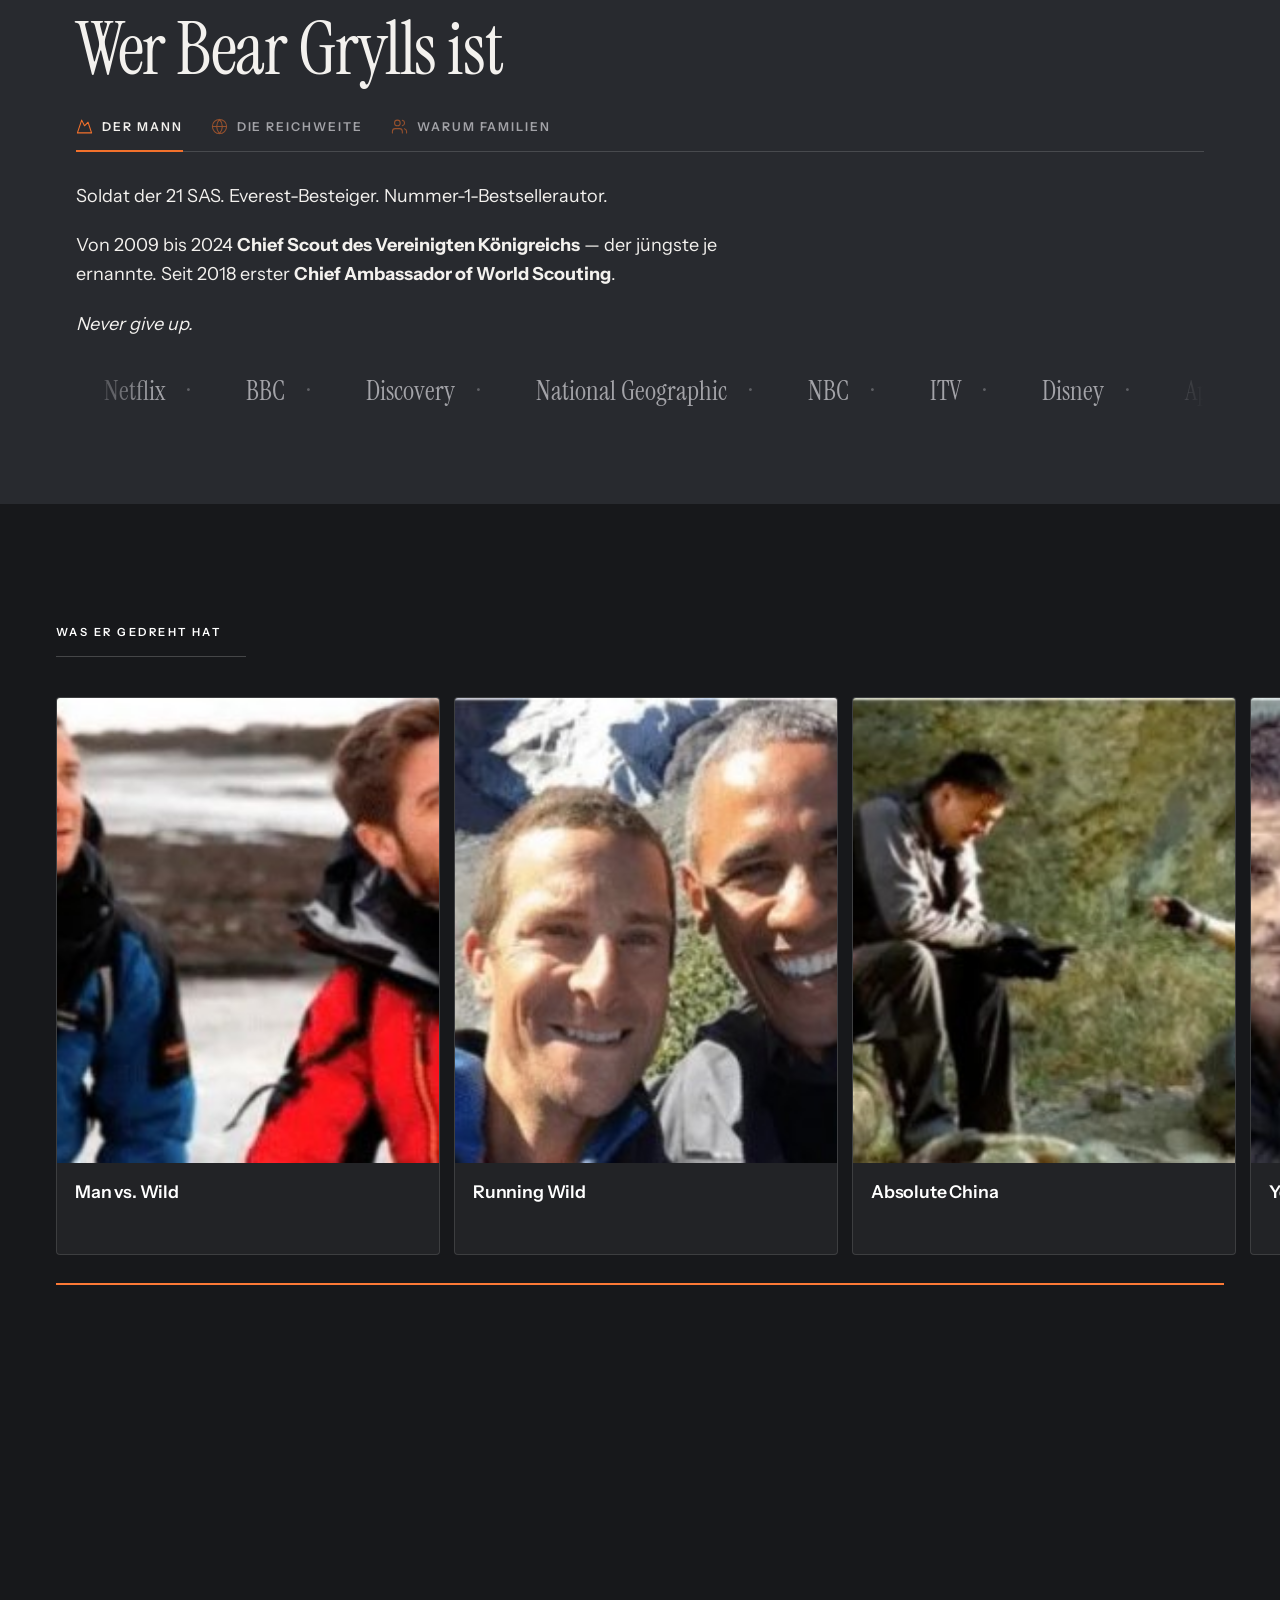
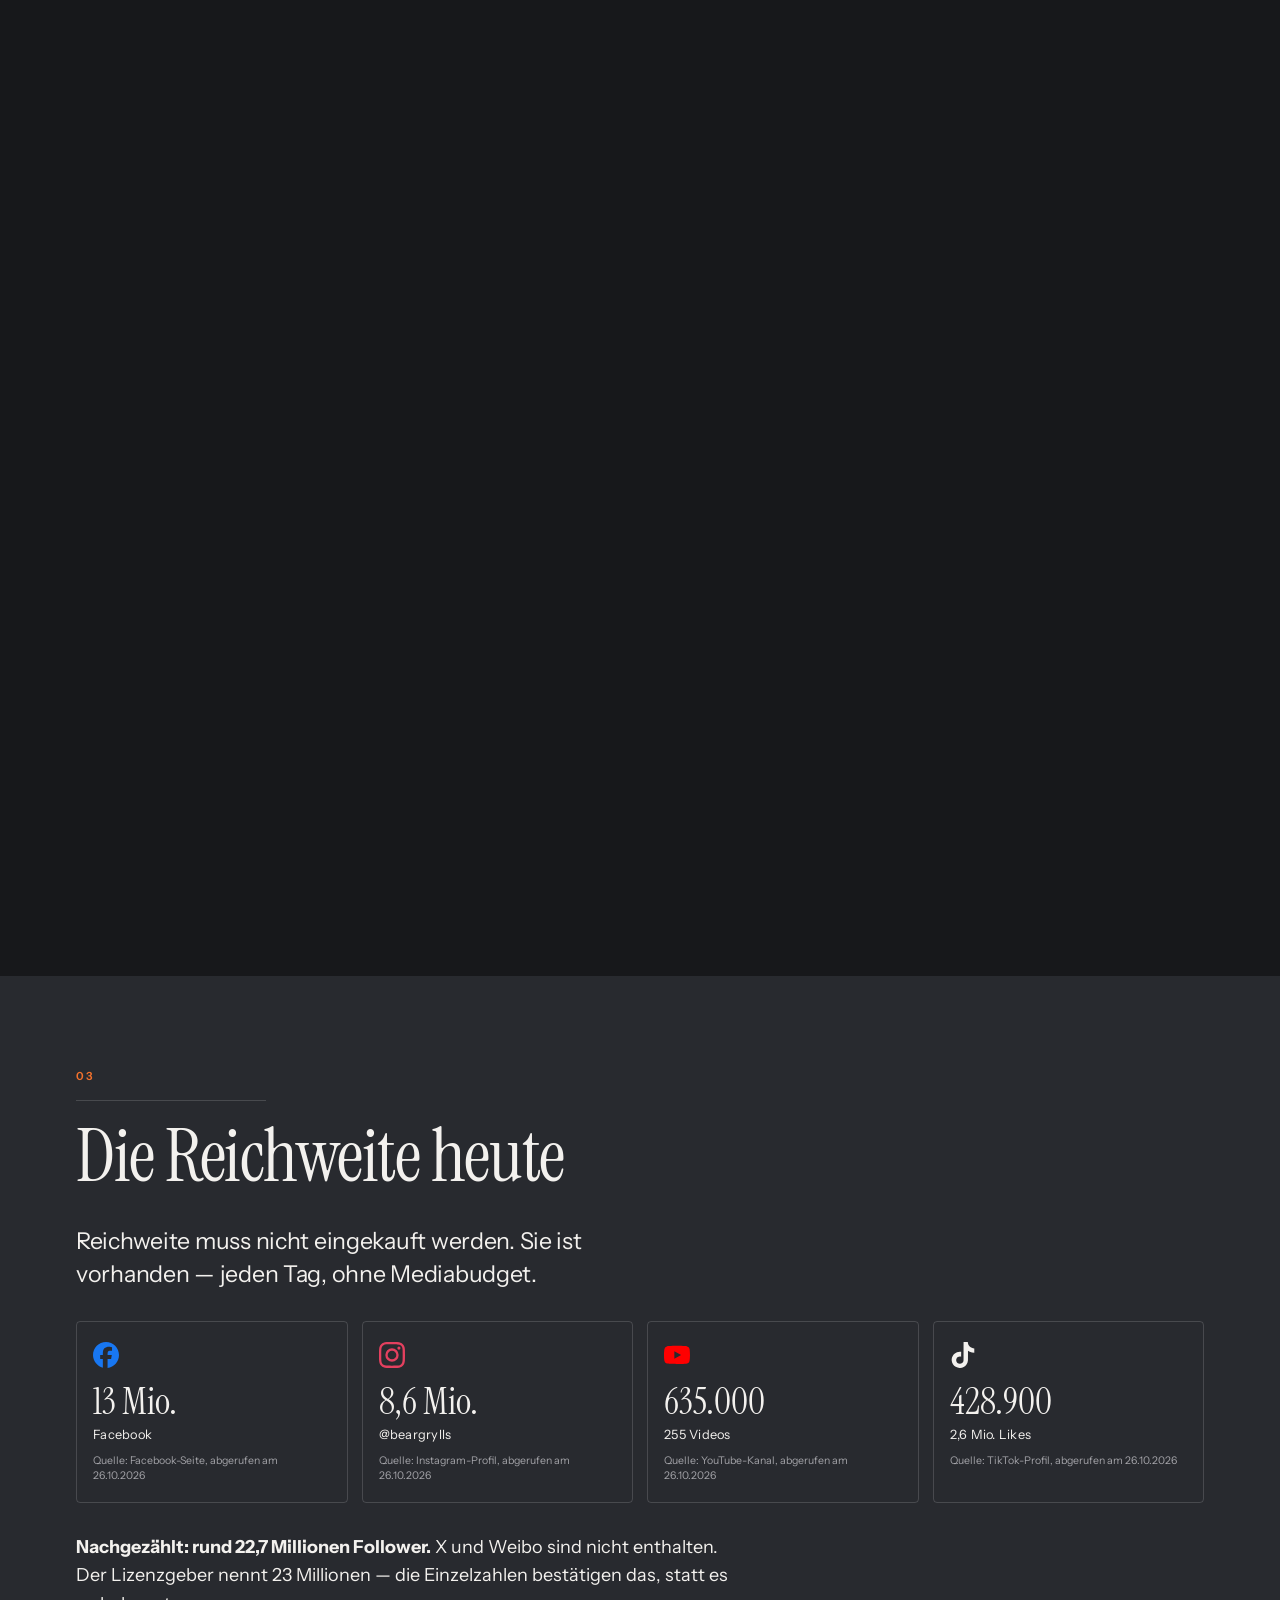
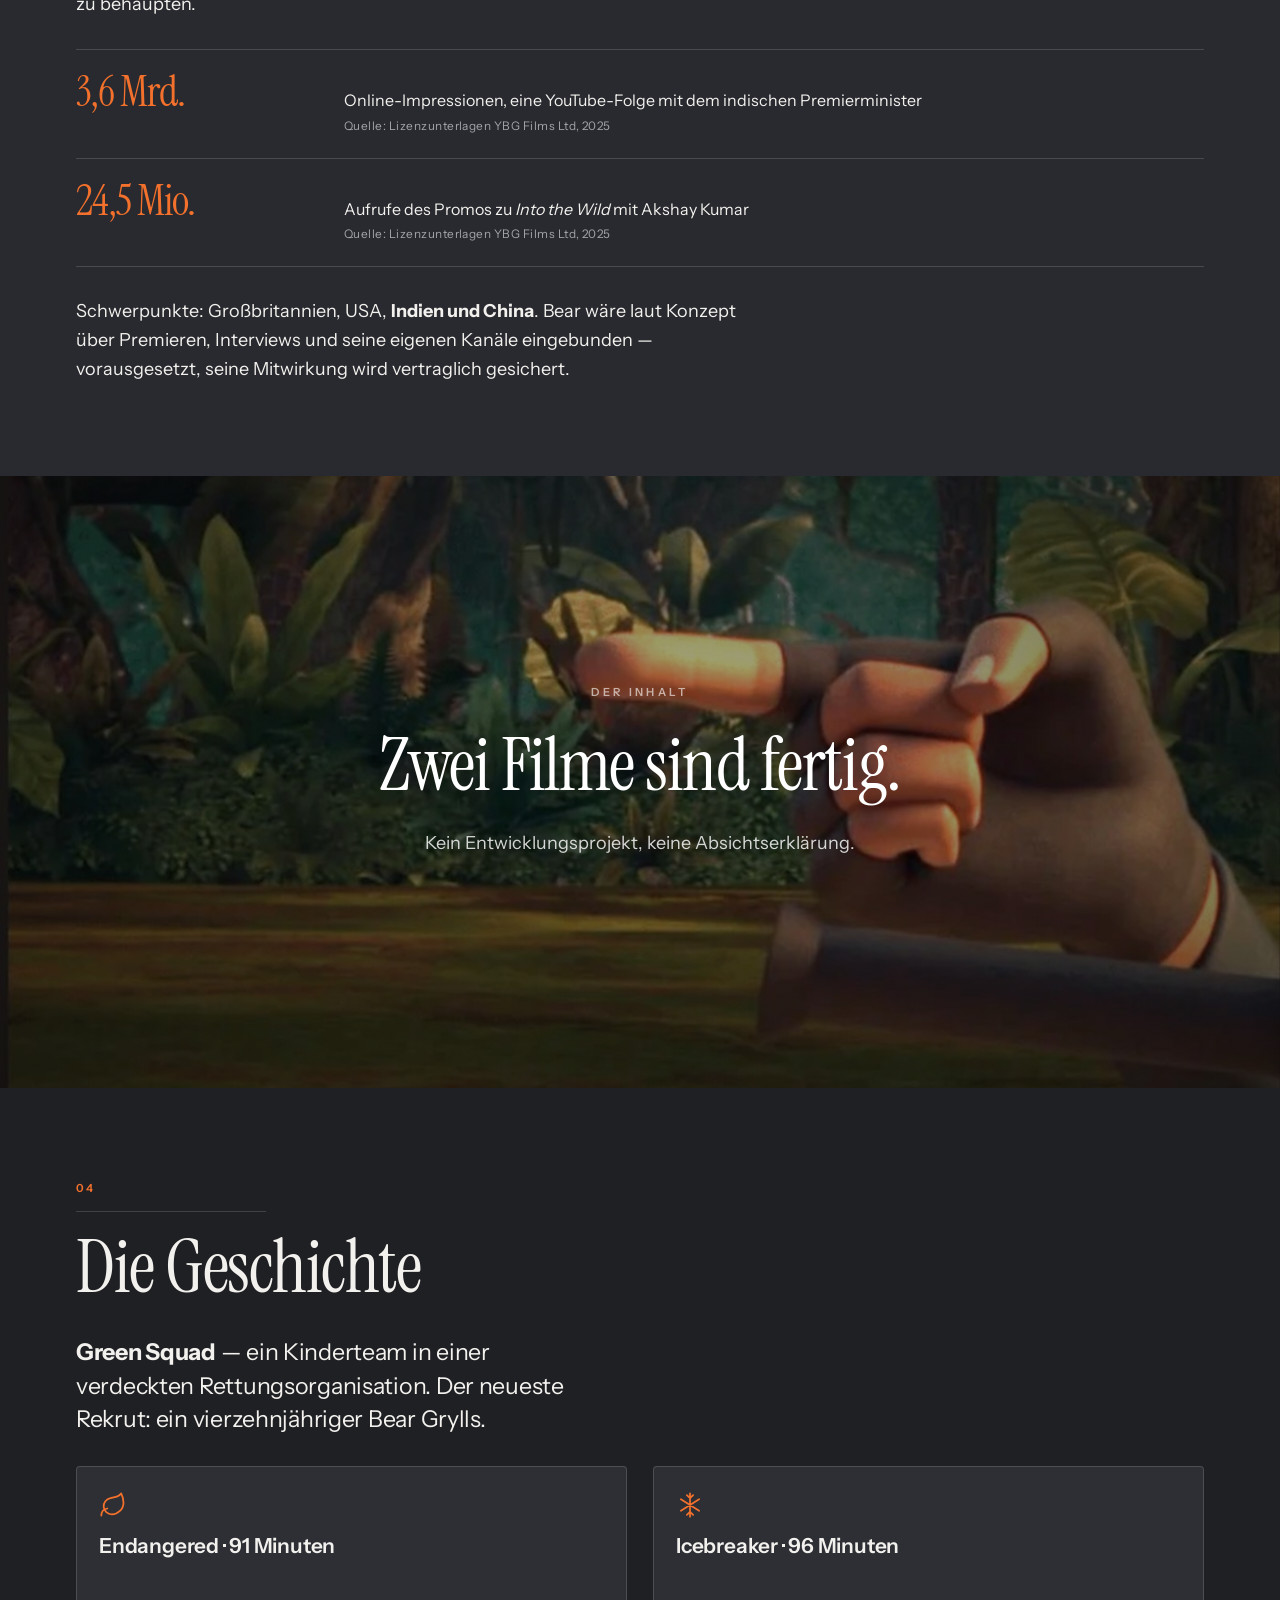
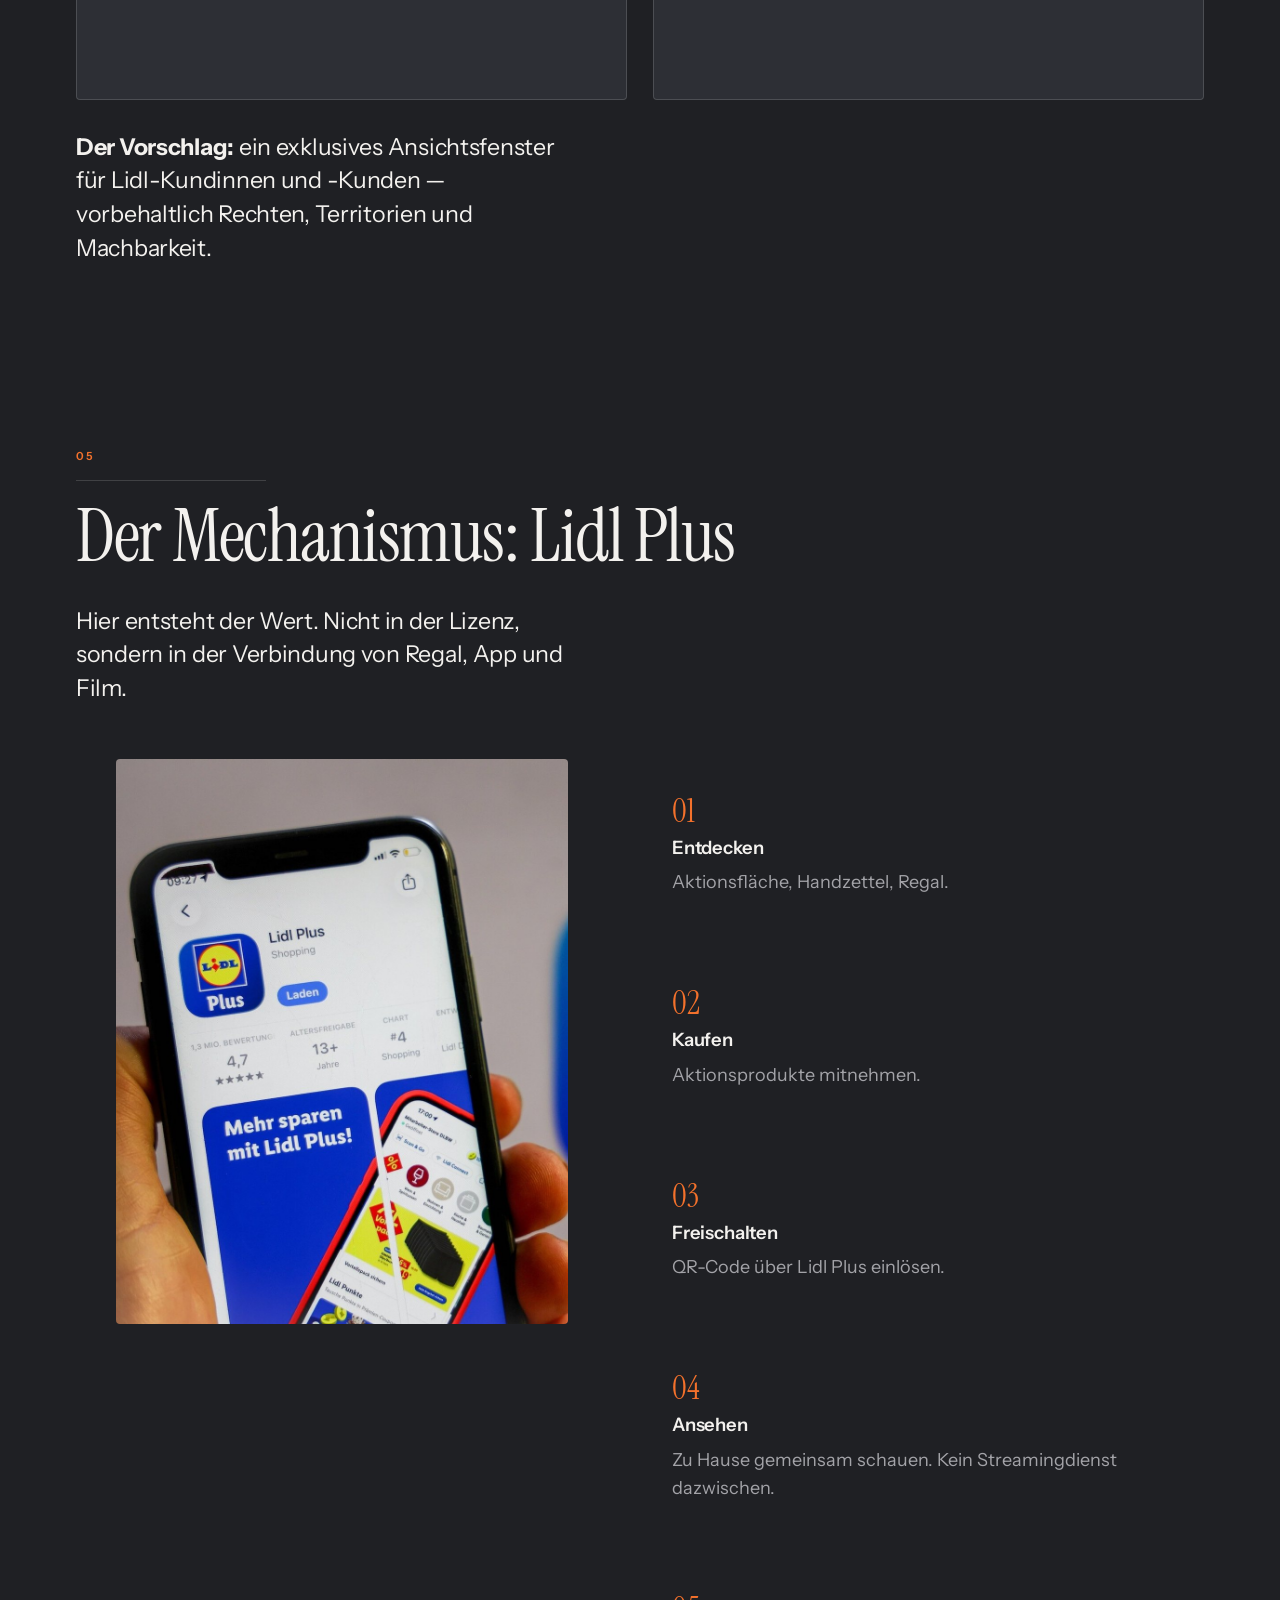
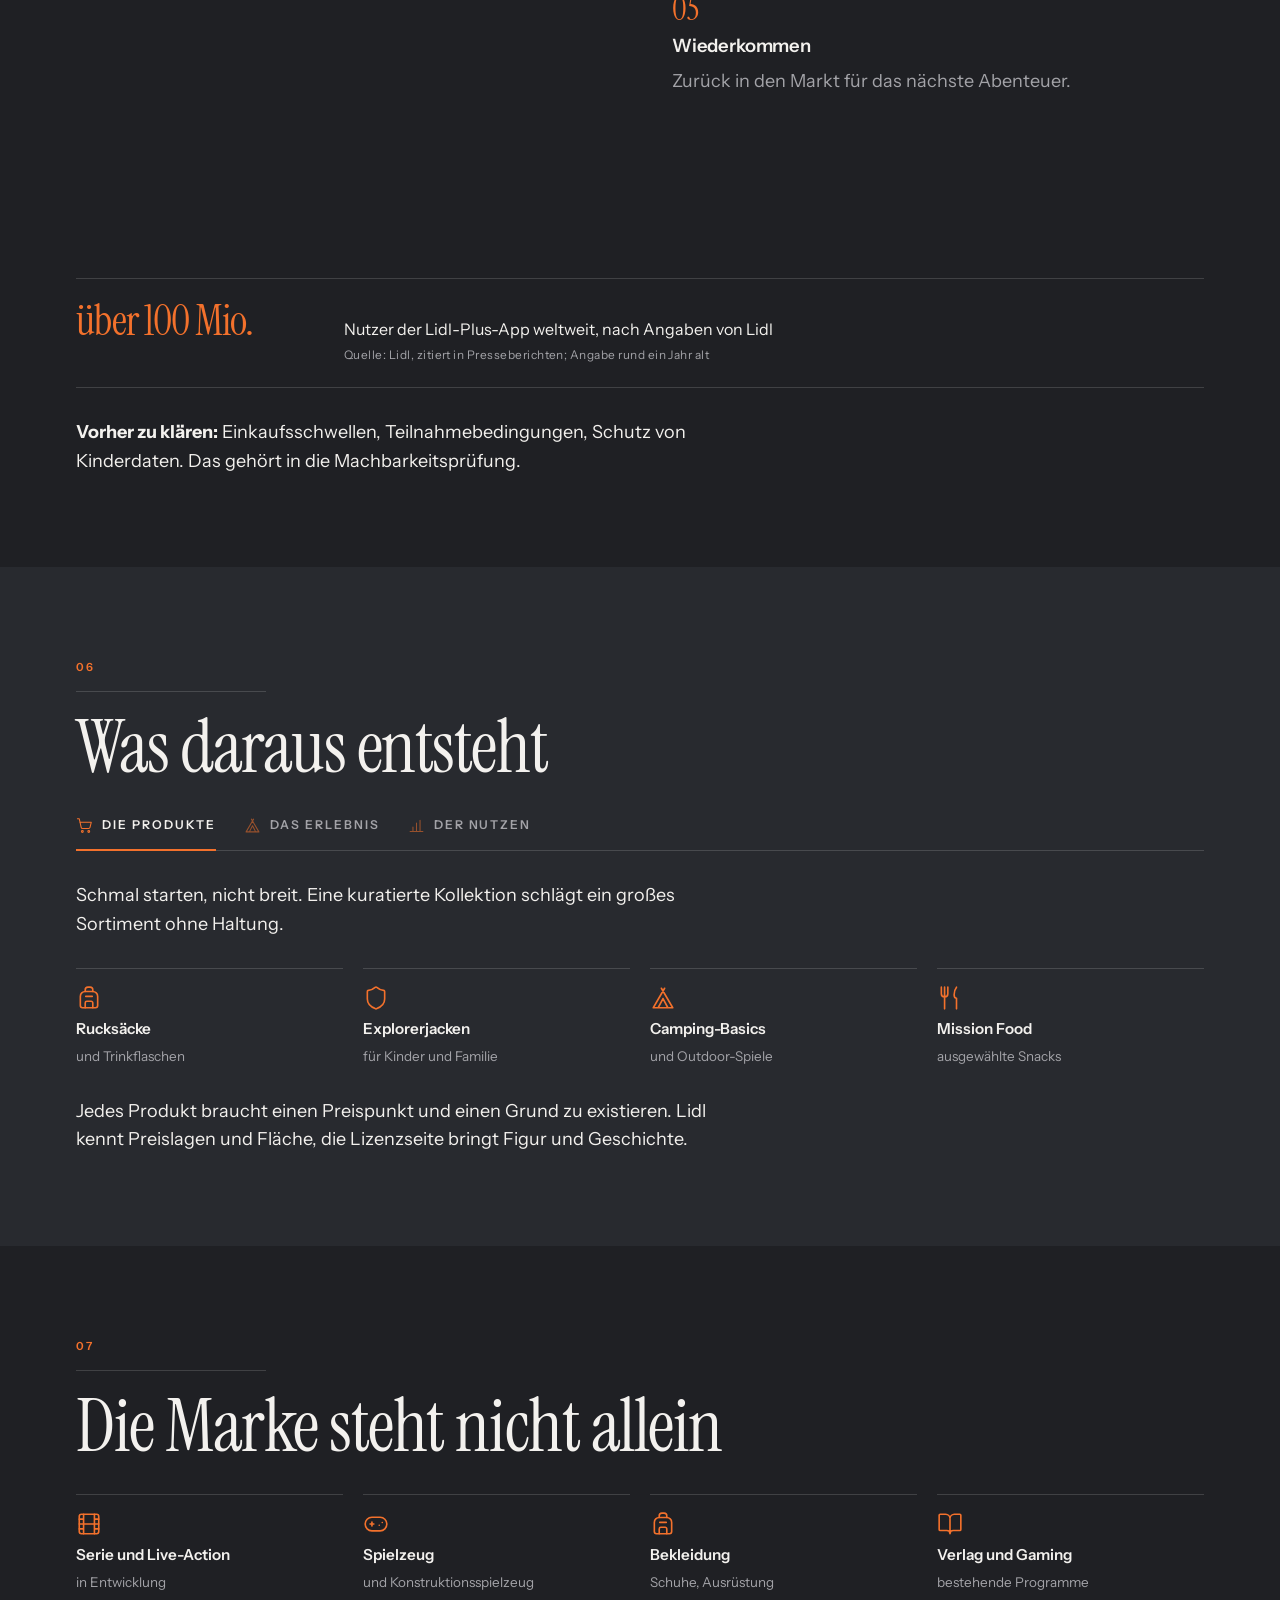
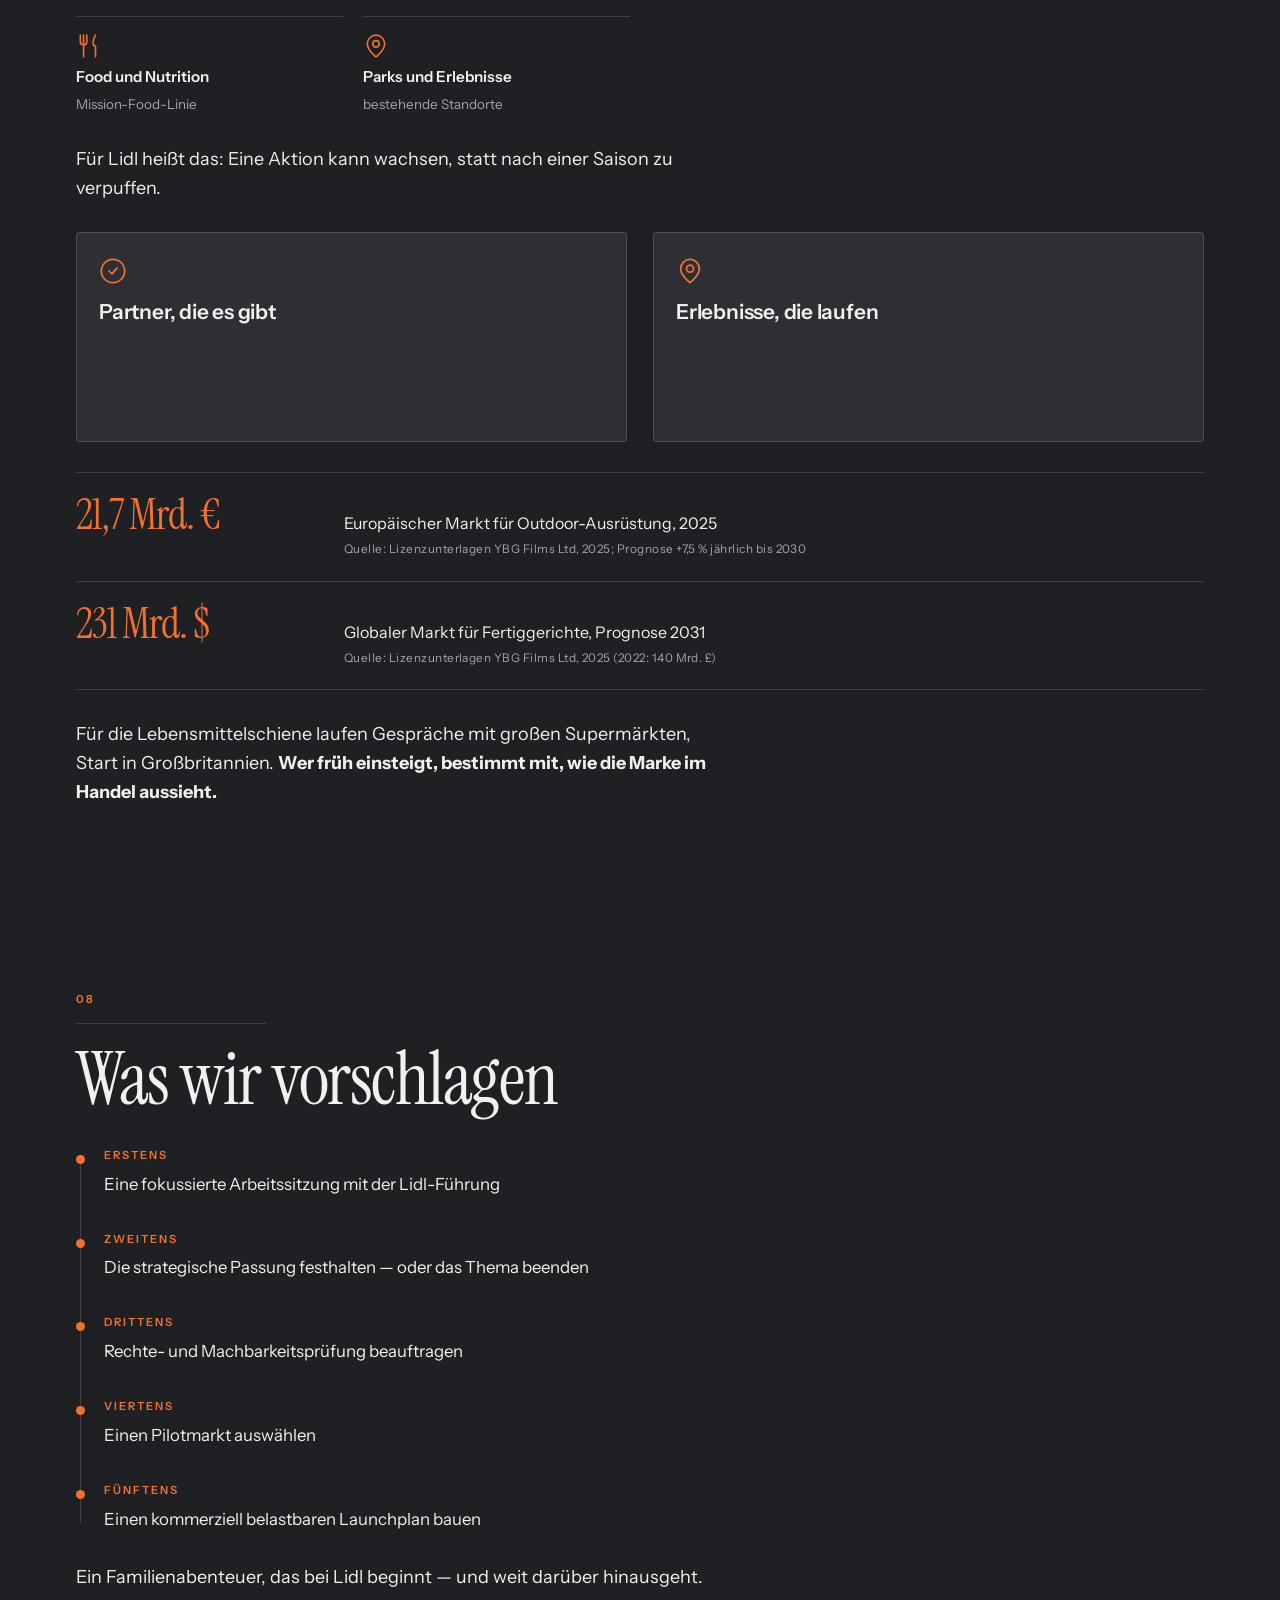
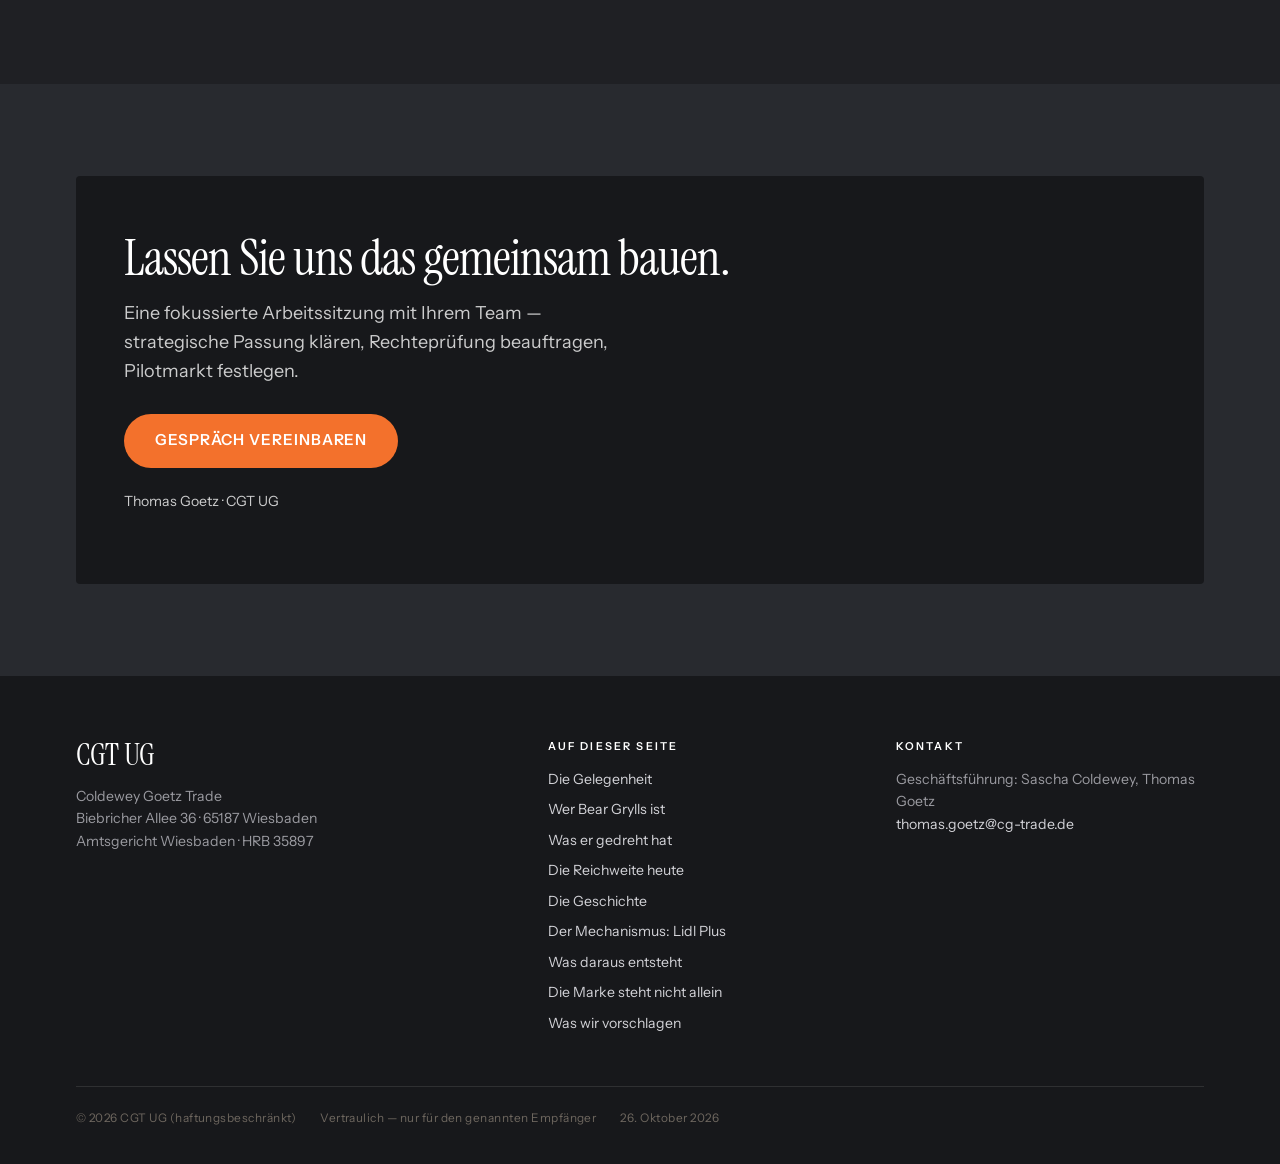
==== commit d0536ae3: "Fussnavigation: zehn statt acht Punkte Seit die Querbahn eine eigene Sprungmarke hat, fiel auf der L" ====
--- a/pitch/site/lidl-bear-grylls-4m3qnb/index.html
+++ b/pitch/site/lidl-bear-grylls-4m3qnb/index.html
@@ -101,7 +101,7 @@
   <div class="bahn">
     <div class="fuss__zeile">
       <div class="fuss__spalte"><span class="fuss__marke">CGT UG</span>Coldewey Goetz Trade<br>Biebricher Allee 36 · 65187 Wiesbaden<br>Amtsgericht Wiesbaden · HRB 35897</div>
-      <div class="fuss__spalte"><h4>Auf dieser Seite</h4><ul><li><a href="#die-gelegenheit">Die Gelegenheit</a></li><li><a href="#wer-bear-grylls-ist">Wer Bear Grylls ist</a></li><li><a href="#was-er-gedreht-hat">Was er gedreht hat</a></li><li><a href="#die-reichweite-heute">Die Reichweite heute</a></li><li><a href="#die-geschichte">Die Geschichte</a></li><li><a href="#der-mechanismus-lidl-plus">Der Mechanismus: Lidl Plus</a></li><li><a href="#was-daraus-entsteht">Was daraus entsteht</a></li><li><a href="#die-marke-steht-nicht-allein">Die Marke steht nicht allein</a></li></ul></div>
+      <div class="fuss__spalte"><h4>Auf dieser Seite</h4><ul><li><a href="#die-gelegenheit">Die Gelegenheit</a></li><li><a href="#wer-bear-grylls-ist">Wer Bear Grylls ist</a></li><li><a href="#was-er-gedreht-hat">Was er gedreht hat</a></li><li><a href="#die-reichweite-heute">Die Reichweite heute</a></li><li><a href="#die-geschichte">Die Geschichte</a></li><li><a href="#der-mechanismus-lidl-plus">Der Mechanismus: Lidl Plus</a></li><li><a href="#was-daraus-entsteht">Was daraus entsteht</a></li><li><a href="#die-marke-steht-nicht-allein">Die Marke steht nicht allein</a></li><li><a href="#was-wir-vorschlagen">Was wir vorschlagen</a></li></ul></div>
       <div class="fuss__spalte"><h4>Kontakt</h4>Geschäftsführung: Sascha Coldewey, Thomas Goetz<br><a href="mailto:thomas.goetz@cg-trade.de">thomas.goetz@cg-trade.de</a></div>
     </div>
     <div class="fuss__recht">
